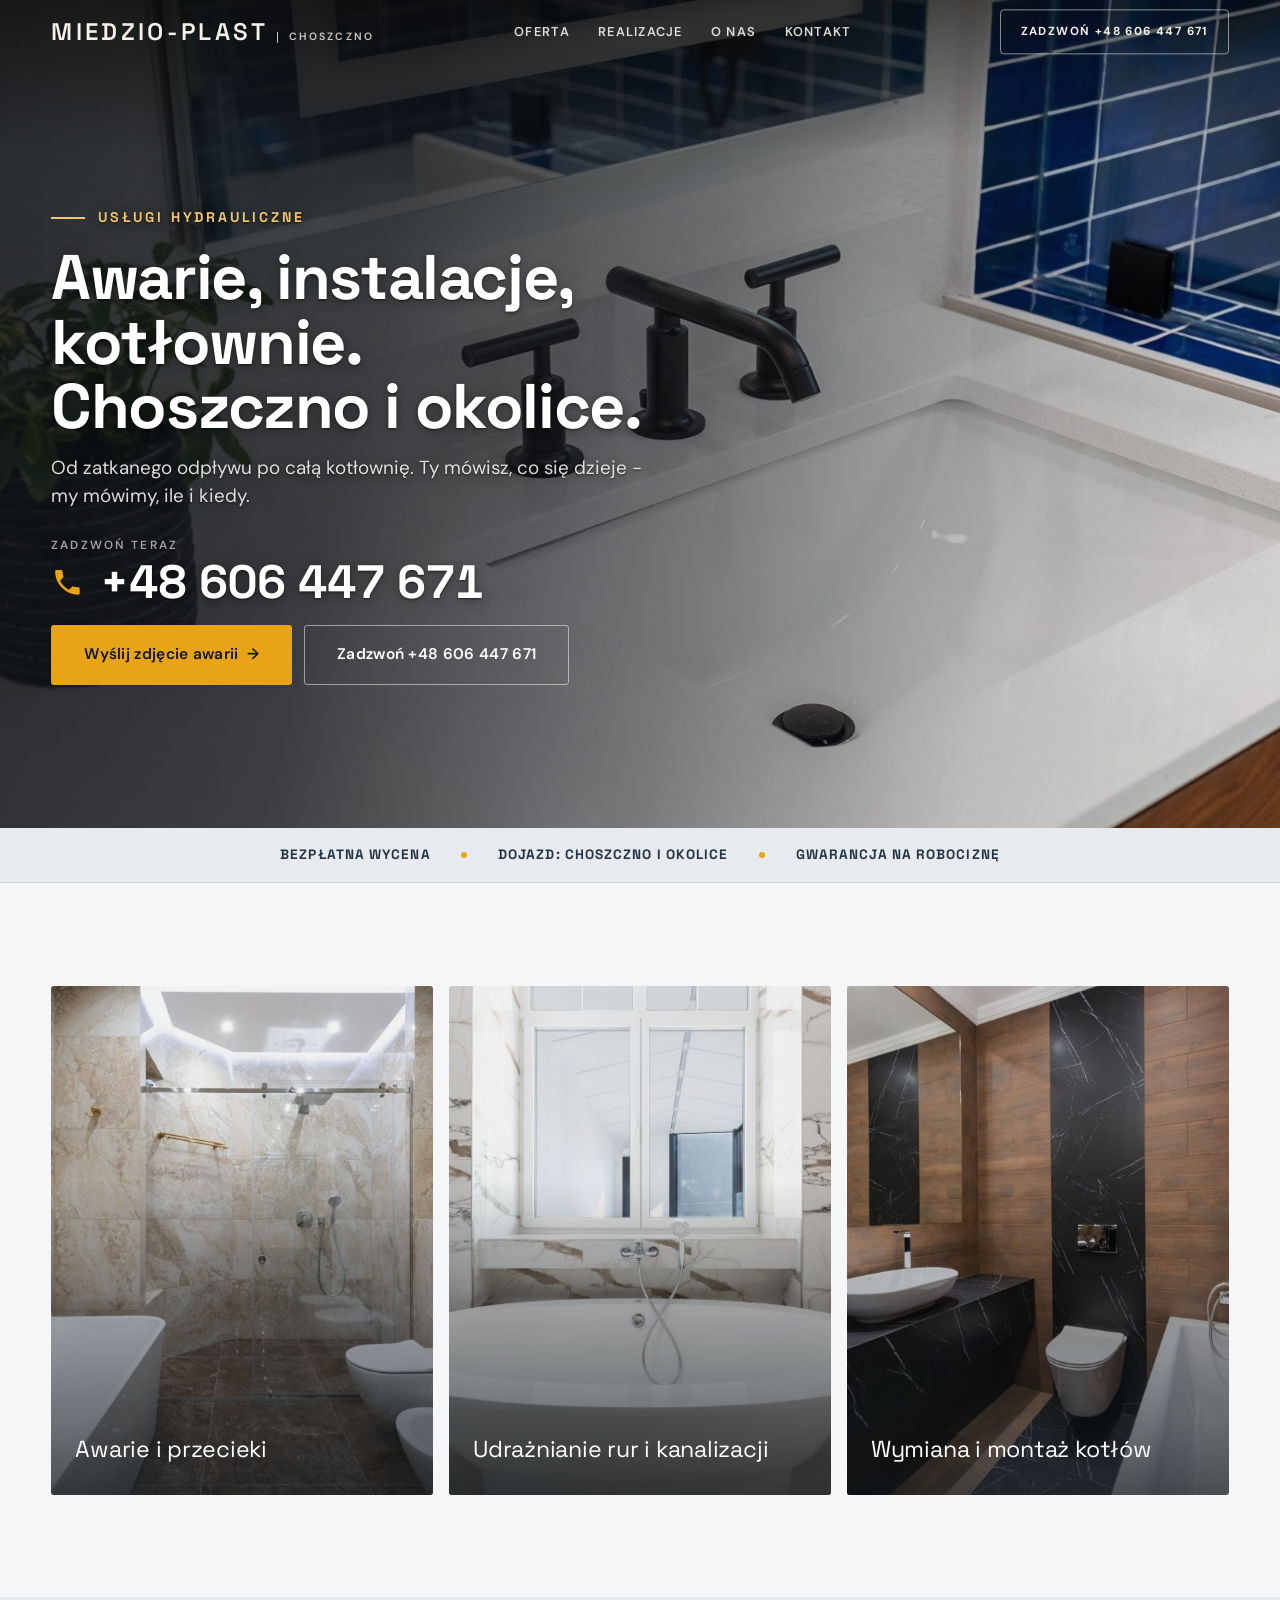
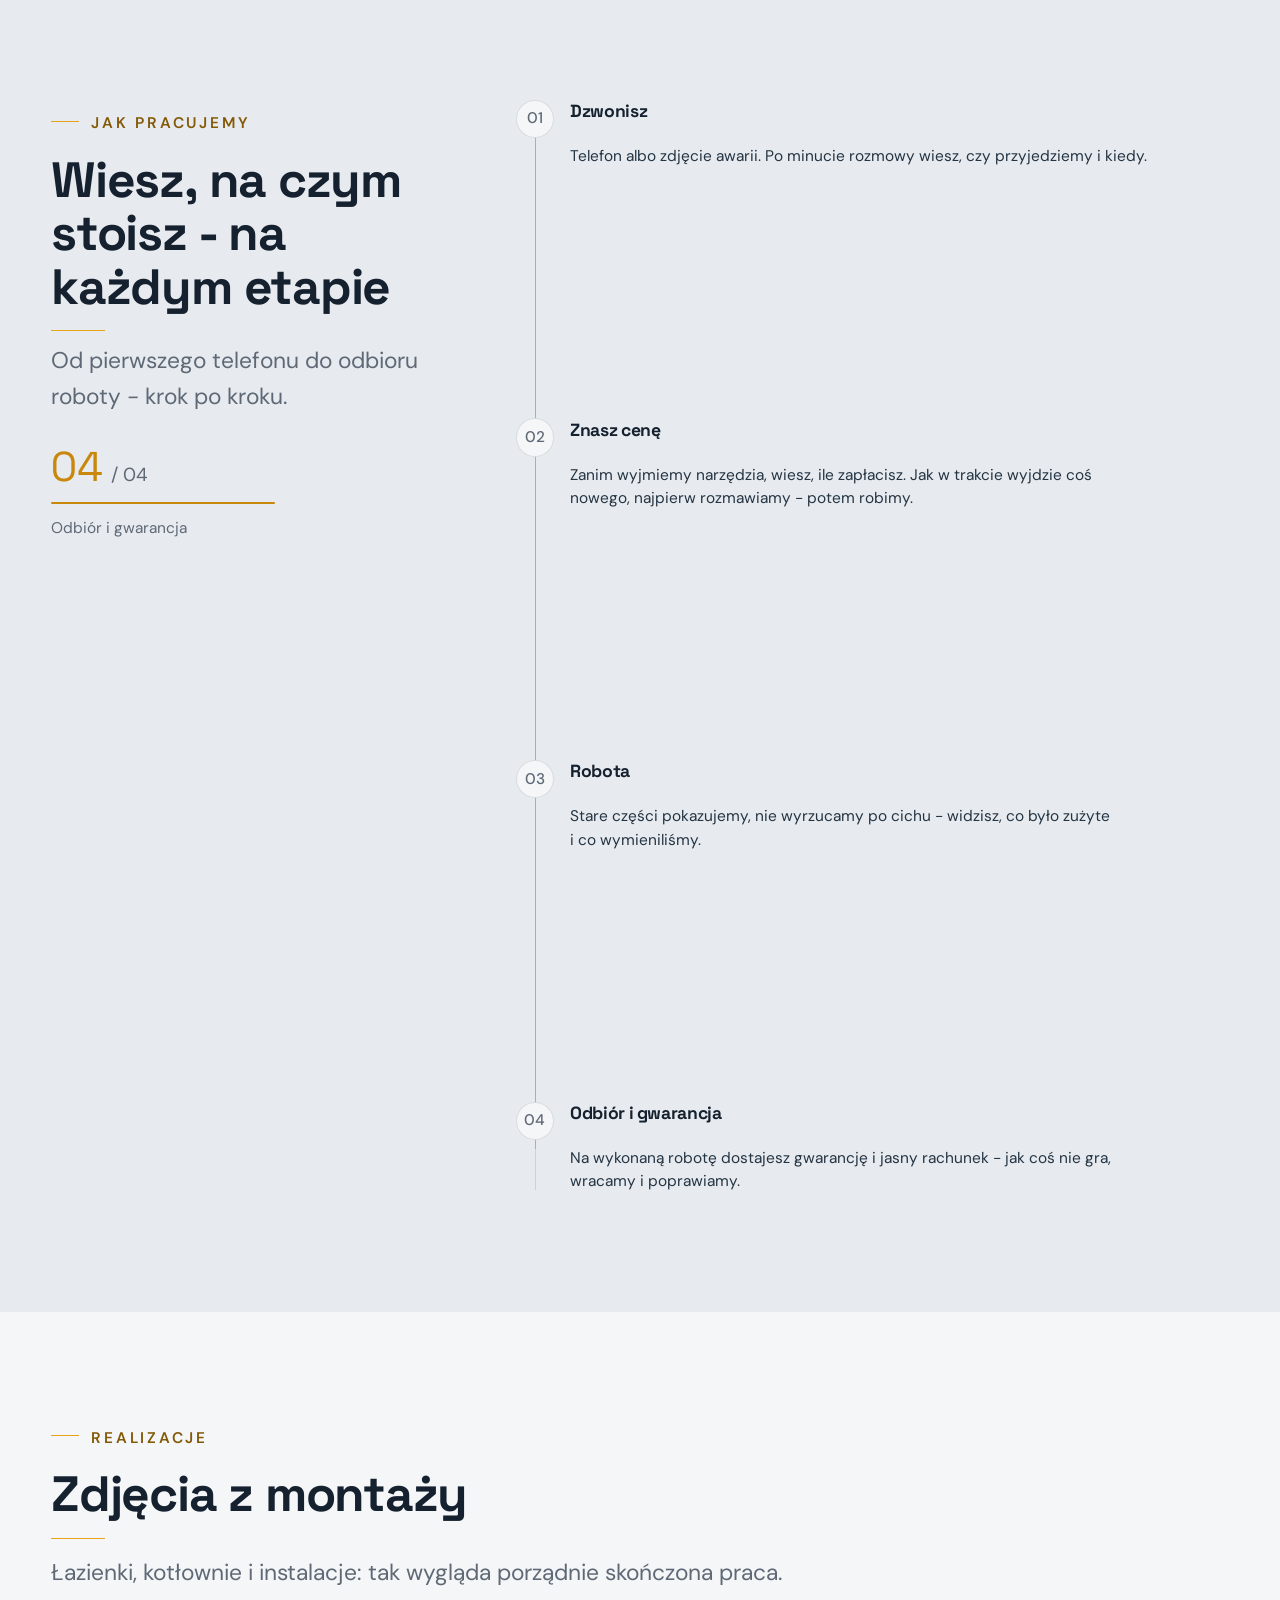
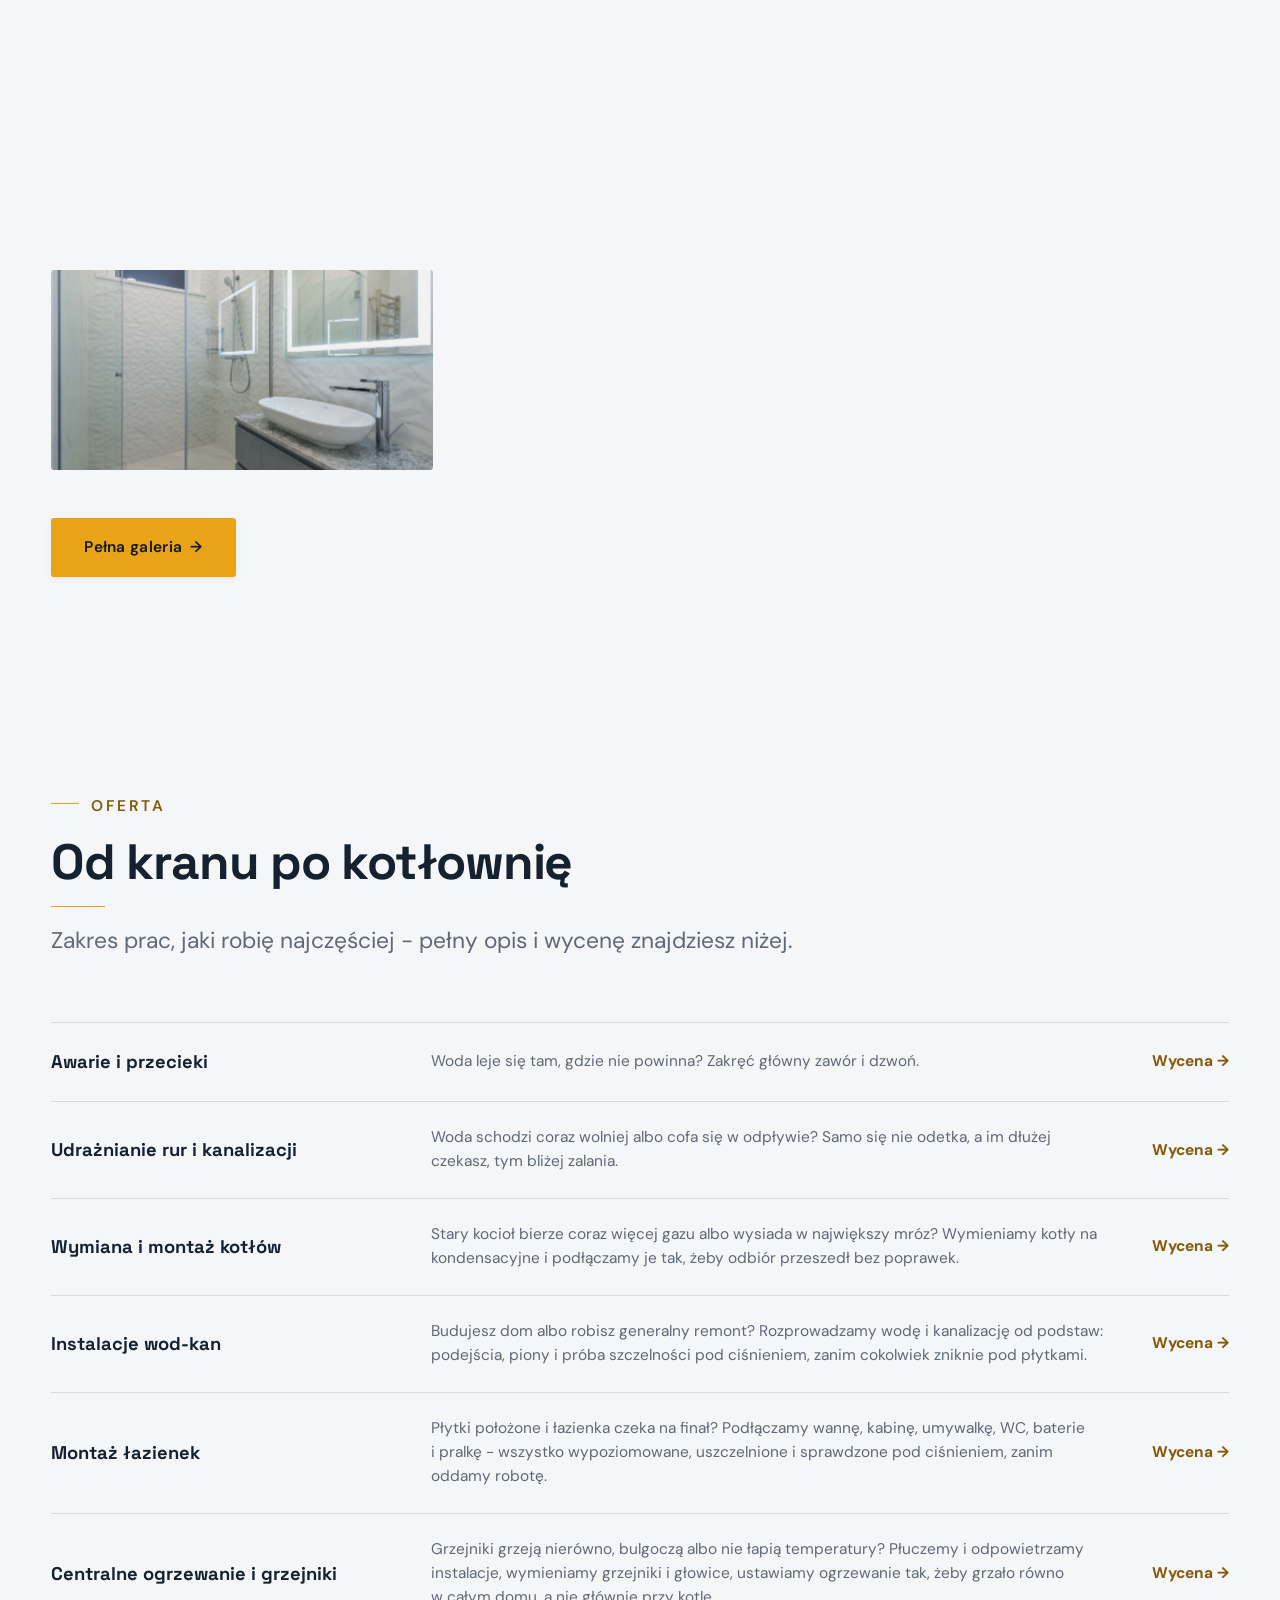
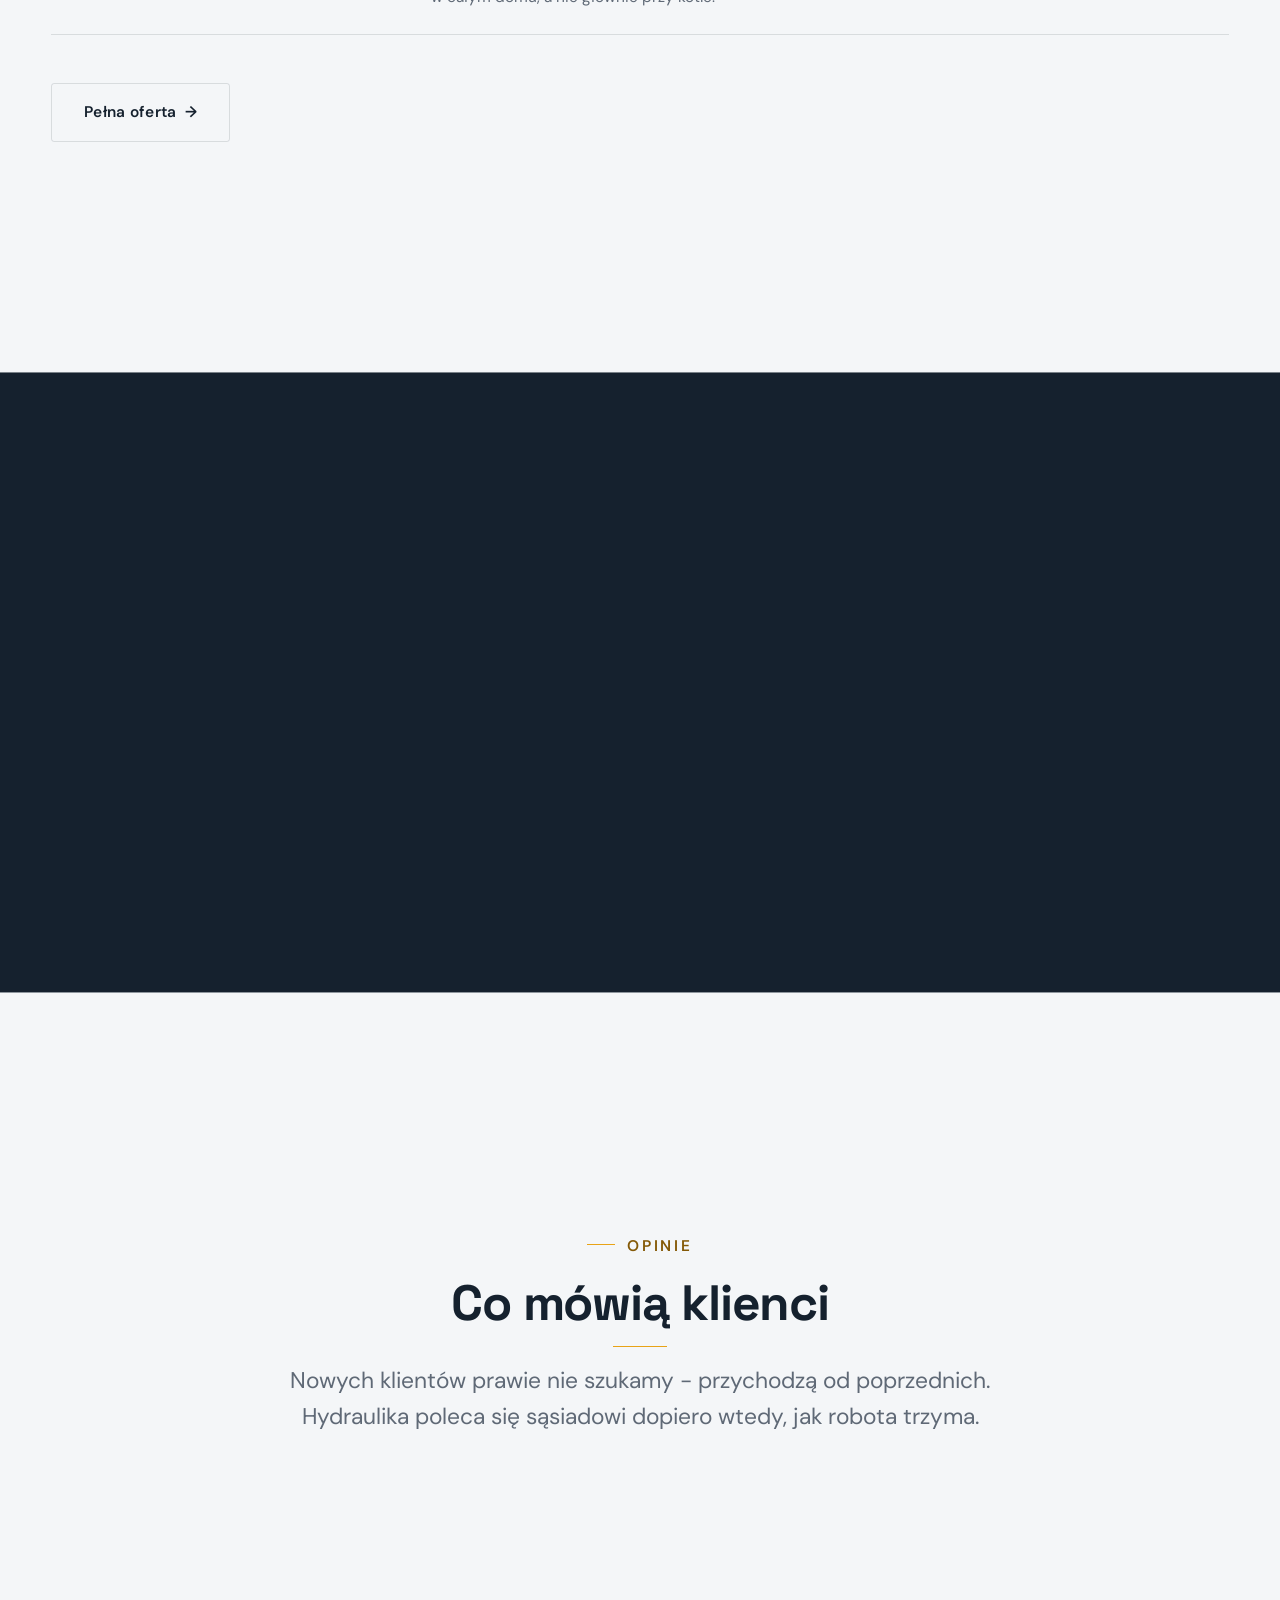
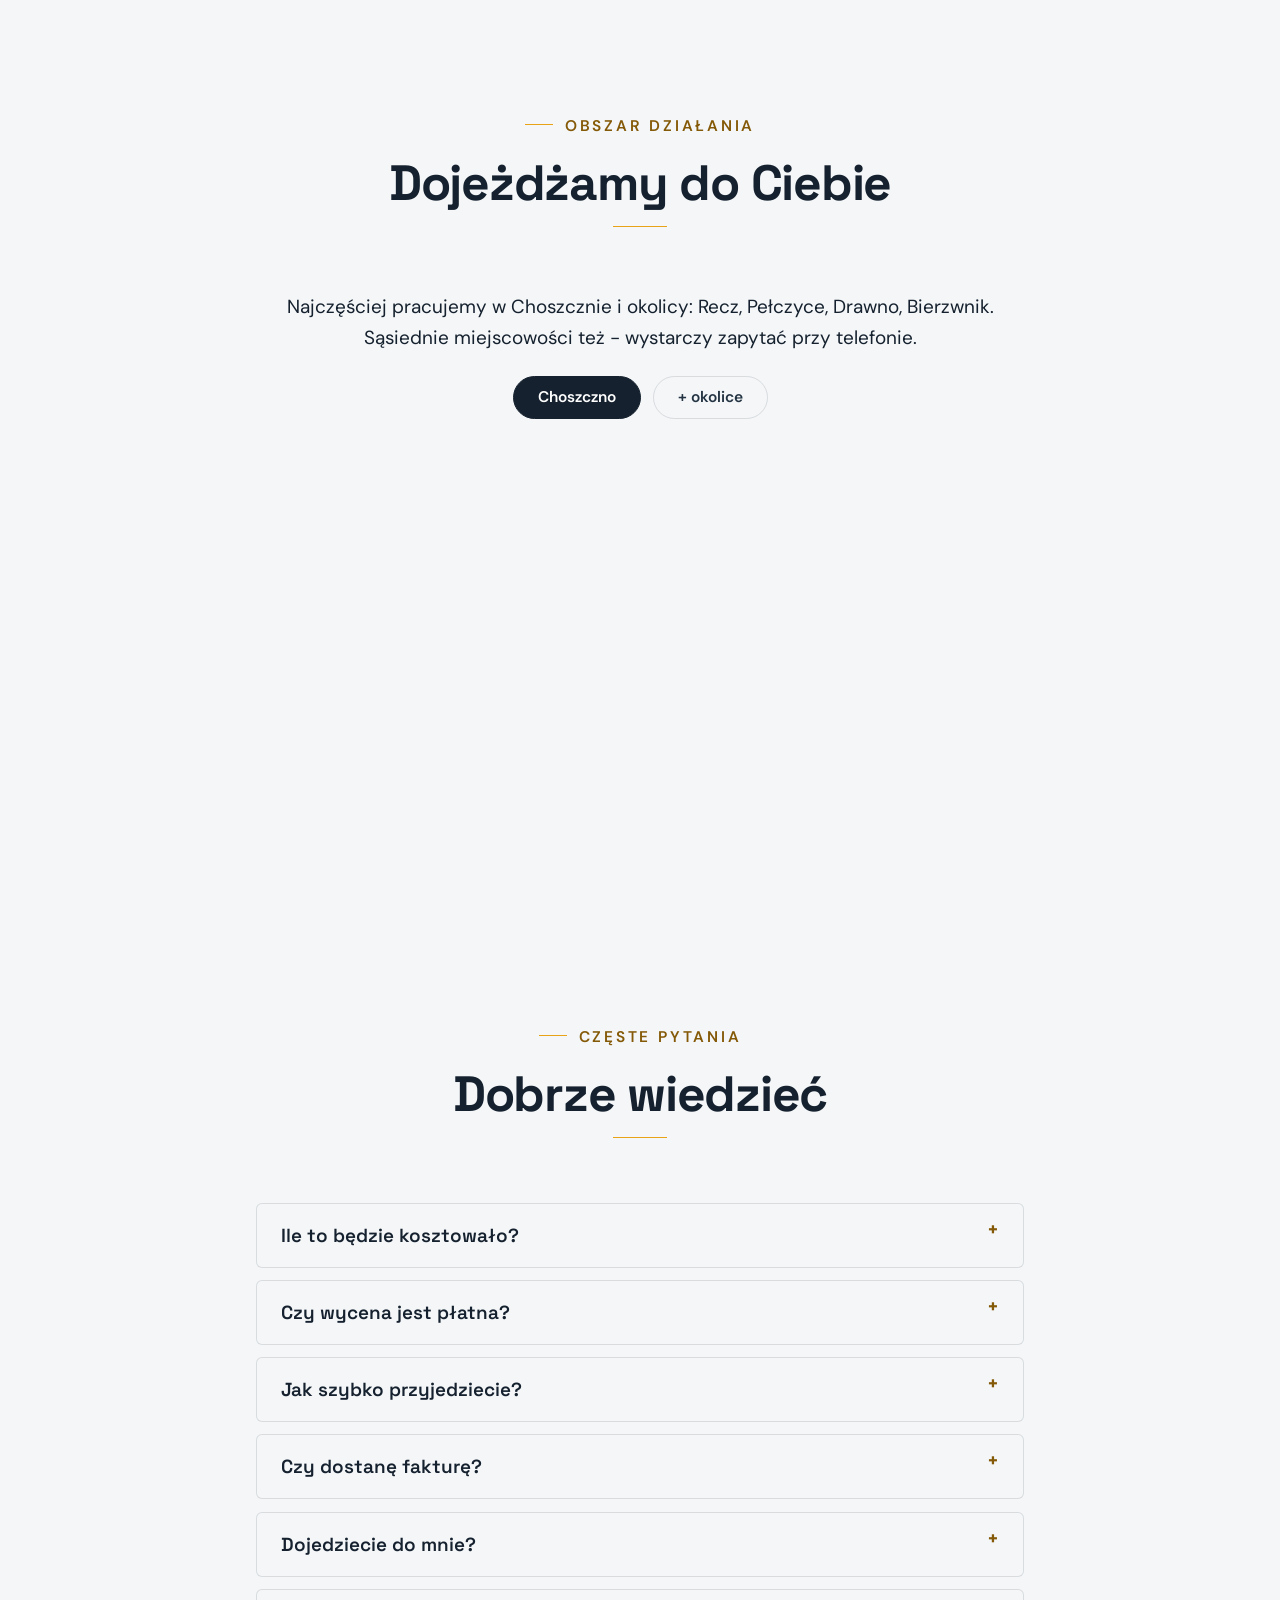
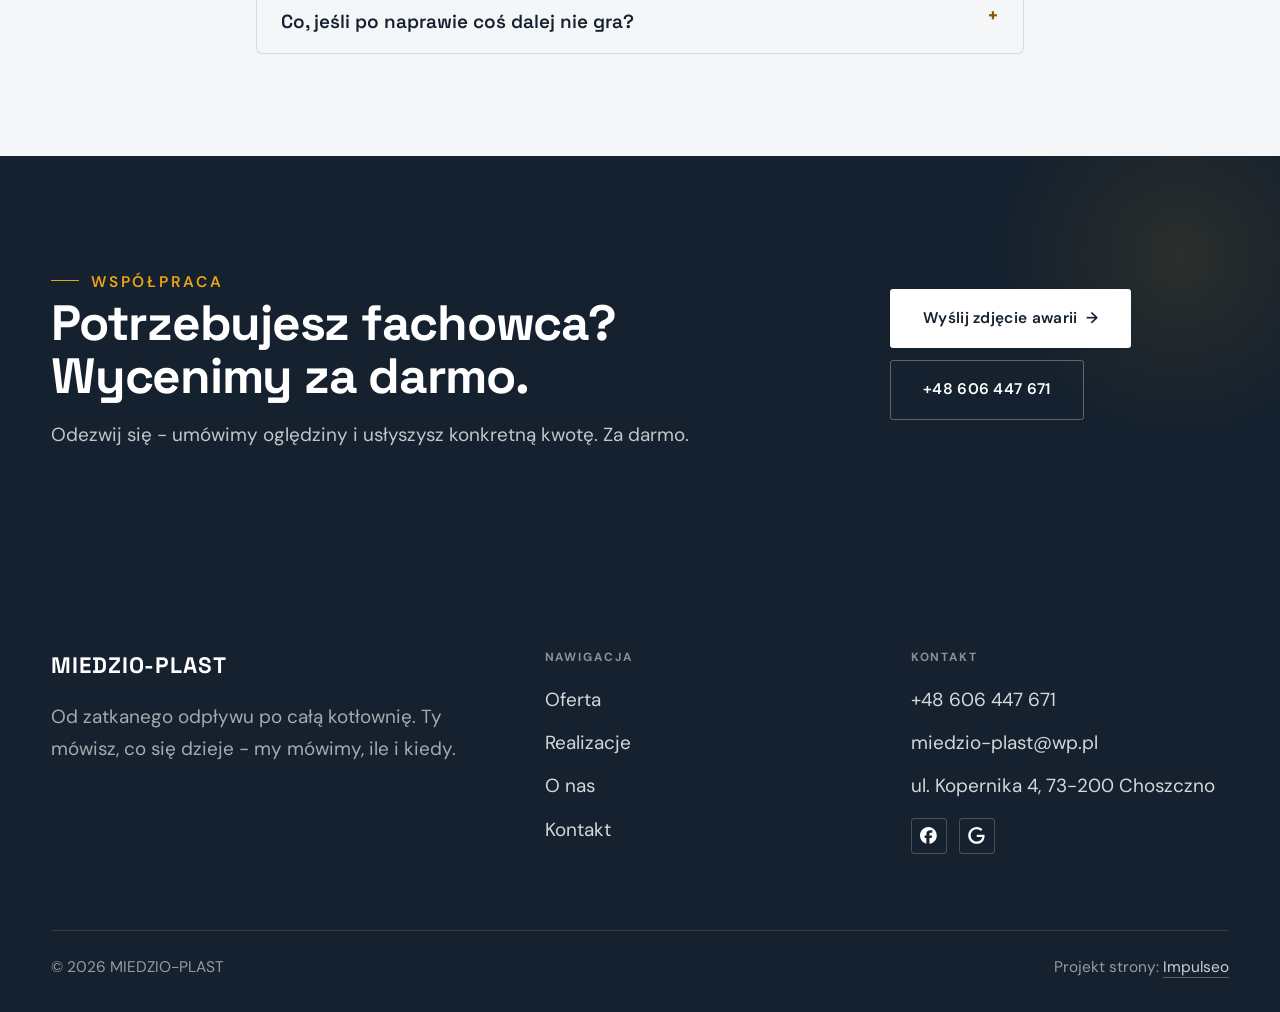
==== index.html @ 1697cf67 "Strona demo: miedzio-plast" ====
<!DOCTYPE html>
<html lang="pl">
<head>
<meta charset="UTF-8">
<meta name="viewport" content="width=device-width, initial-scale=1.0">
<title>MIEDZIO-PLAST - hydraulik z dojazdem</title>
<meta name="description" content="Hydraulik w Choszcznie z dojazdem. Awarie, udrażnianie, instalacje wod-kan, wymiana kotłów. Cenę znasz przed robotą. Zadzwoń: +48 606 447 671.">
<link rel="canonical" href="https://kris20032.github.io/miedzio-plast/">
<meta name="robots" content="noindex, nofollow">
<meta property="og:type" content="website">
<meta property="og:locale" content="pl_PL">
<meta property="og:site_name" content="MIEDZIO-PLAST">
<meta property="og:title" content="MIEDZIO-PLAST - hydraulik z dojazdem">
<meta property="og:description" content="Hydraulik w Choszcznie z dojazdem. Awarie, udrażnianie, instalacje wod-kan, wymiana kotłów. Cenę znasz przed robotą. Zadzwoń: +48 606 447 671.">
<meta property="og:url" content="https://kris20032.github.io/miedzio-plast/">
<meta property="og:image" content="https://kris20032.github.io/miedzio-plast/img/og.jpg">
<meta property="og:image:width" content="1200">
<meta property="og:image:height" content="630">
<meta name="twitter:card" content="summary_large_image">
<script type="application/ld+json">{"@context": "https://schema.org", "@type": "Plumber", "name": "MIEDZIO-PLAST", "url": "https://kris20032.github.io/miedzio-plast/", "telephone": "+48606447671", "image": "https://kris20032.github.io/miedzio-plast/img/og.jpg", "areaServed": "Choszczno", "sameAs": ["https://www.facebook.com/p/Miedzio-Plast-100057178611568/", "https://www.google.com/maps/place/MIEDZIO-PLAST+Halina+Koniuszy,+Autoryzowany+Instalator+Junkers-Bosch/@53.16706,15.406939,17z/data=!4m6!3m5!1s0x4700d400ea411d13:0x86ae9228e2880d9f!8m2!3d53.16706!4d15.406939"]}</script>
<link rel="preconnect" href="https://fonts.googleapis.com">
<link rel="preconnect" href="https://fonts.gstatic.com" crossorigin>
<link href="https://fonts.googleapis.com/css2?family=Space+Grotesk:wght@500;600;700&family=DM+Sans:opsz,wght@9..40,400;9..40,500;9..40,600&display=swap" rel="stylesheet">
<link rel="stylesheet" href="assets/styles.css?v=abe8d98e">
</head>
<body>

<header class="nav">
  <div class="wrap nav-inner">
    <a class="brand" href="index.html"><span class="name">MIEDZIO-PLAST</span><span class="sub">Choszczno</span></a>
    <nav class="nav-links">
      <a href="oferta.html">Oferta</a>
      <a href="realizacje.html">Realizacje</a>
      <a href="o-nas.html">O nas</a>
      <a href="kontakt.html">Kontakt</a>
      <a href="tel:+48606447671" class="btn btn-accent">Zadzwoń +48 606 447 671</a>
    </nav>
    <button class="nav-toggle" aria-label="Menu"><span></span><span></span><span></span></button>
  </div>
</header>

<main>
<section class="hero-fach">
  <img class="hf-photo" src="img/hero.jpg" fetchpriority="high" data-rotate="img/g12.jpg|img/g11.jpg" alt="MIEDZIO-PLAST" width="1800" height="1202">
  <div class="hf-panel">
    <div class="hf-inner">
      <span class="hf-kicker">Usługi hydrauliczne</span>
      <h1 class="hf-title">Awarie, instalacje, kotłownie. Choszczno i okolice. <em></em></h1>
      <p class="hf-lead">Od zatkanego odpływu po całą kotłownię. Ty mówisz, co się dzieje - my mówimy, ile i kiedy.</p>
      <a class="hf-phone" href="tel:+48606447671"><span class="hf-phone-lab">Zadzwoń teraz</span><span class="hf-phone-num"><svg class="ico-tel" width="16" height="16" viewBox="0 0 24 24" fill="none" aria-hidden="true"><path d="M6.6 10.8a15.5 15.5 0 0 0 6.6 6.6l2.2-2.2a1 1 0 0 1 1-.24 11.4 11.4 0 0 0 3.6.58 1 1 0 0 1 1 1V20a1 1 0 0 1-1 1A17 17 0 0 1 3 4a1 1 0 0 1 1-1h3.5a1 1 0 0 1 1 1c0 1.25.2 2.46.58 3.6a1 1 0 0 1-.25 1l-2.23 2.2Z" fill="currentColor"/></svg> +48 606 447 671</span></a>
      <div class="hf-actions">
        <a href="kontakt.html" class="btn btn-accent">Wyślij zdjęcie awarii <span class="arr">→</span></a>
        <a href="tel:+48606447671" class="btn btn-ghost hf-ghost">Zadzwoń +48 606 447 671</a>
      </div>
    </div>
  </div>
</section>
<section class="fach-promise">
  <div class="wrap">
    <ul class="fp-row reveal"><li>Bezpłatna wycena</li><li>Dojazd: Choszczno i okolice</li><li>Gwarancja na robociznę</li></ul>
  </div>
</section>
<section class="gateways-band">
  <div class="wrap">
    <div class="gateways">
      <a href="oferta.html" class="gateway reveal"><img src="img/g1.jpg" alt="Awarie i przecieki" loading="lazy" width="1200" height="801" decoding="async"><span class="g-ttl">Awarie i przecieki</span></a>
      <a href="oferta.html" class="gateway reveal"><img src="img/g2.jpg" alt="Udrażnianie rur i kanalizacji" loading="lazy" width="1880" height="1255" decoding="async"><span class="g-ttl">Udrażnianie rur i kanalizacji</span></a>
      <a href="oferta.html" class="gateway reveal"><img src="img/g3.jpg" alt="Wymiana i montaż kotłów" loading="lazy" width="1200" height="801" decoding="async"><span class="g-ttl">Wymiana i montaż kotłów</span></a>
    </div>
  </div>
</section>
<section class="proces proces-os fachowcy">
  <div class="wrap proc-grid">
    <div class="proc-side">
      <div class="head reveal">
        <span class="eyebrow">Jak pracujemy</span>
        <h2>Wiesz, na czym stoisz - na każdym etapie</h2>
        <p>Od pierwszego telefonu do odbioru roboty - krok po kroku.</p>
      </div>
      <div class="proc-count" aria-hidden="true"><span class="pc-cur">01</span><span class="pc-all">/ 04</span></div>
      <div class="proc-bar" aria-hidden="true"><i></i></div>
      <p class="proc-now" aria-hidden="true">Dzwonisz</p>
    </div>
    <ol class="proces-line">
      <li class="reveal"><span class="pno">01</span><h3>Dzwonisz</h3><p>Telefon albo zdjęcie awarii. Po minucie rozmowy wiesz, czy przyjedziemy i kiedy.</p></li>
      <li class="reveal"><span class="pno">02</span><h3>Znasz cenę</h3><p>Zanim wyjmiemy narzędzia, wiesz, ile zapłacisz. Jak w trakcie wyjdzie coś nowego, najpierw rozmawiamy - potem robimy.</p></li>
      <li class="reveal"><span class="pno">03</span><h3>Robota</h3><p>Stare części pokazujemy, nie wyrzucamy po cichu - widzisz, co było zużyte i co wymieniliśmy.</p></li>
      <li class="reveal"><span class="pno">04</span><h3>Odbiór i gwarancja</h3><p>Na wykonaną robotę dostajesz gwarancję i jasny rachunek - jak coś nie gra, wracamy i poprawiamy.</p></li>
    </ol>
  </div>
</section>
<section>
  <div class="wrap">
    <div class="head reveal">
      <span class="eyebrow">Realizacje</span>
      <h2>Zdjęcia z montaży</h2>
      <p>Łazienki, kotłownie i instalacje: tak wygląda porządnie skończona praca.</p>
    </div>
    <div class="gallery">
      <div class="tile t-two3 reveal"><img src="img/g4.jpg" alt="MIEDZIO-PLAST" loading="lazy" width="1880" height="1255" decoding="async"></div>
      <div class="tile t-third reveal"><img src="img/g5.jpg" alt="MIEDZIO-PLAST" loading="lazy" width="1880" height="1254" decoding="async"></div>
      <div class="tile t-third reveal"><img src="img/g6.jpg" alt="MIEDZIO-PLAST" loading="lazy" width="1623" height="1300" decoding="async"></div>
      <div class="tile t-third reveal"><img src="img/g7.jpg" alt="MIEDZIO-PLAST" loading="lazy" width="1880" height="1253" decoding="async"></div>
      <div class="tile t-third reveal"><img src="img/g8.jpg" alt="MIEDZIO-PLAST" loading="lazy" width="1600" height="1068" decoding="async"></div>
    </div>
    <div style="margin-top:var(--space-7)" class="reveal"><a href="realizacje.html" class="btn btn-accent">Pełna galeria <span class="arr">→</span></a></div>
  </div>
</section>
<section class="fach-uslugi">
  <div class="wrap">
    <div class="head reveal">
      <span class="eyebrow">Oferta</span>
      <h2>Od kranu po kotłownię</h2>
      <p>Zakres prac, jaki robię najczęściej - pełny opis i wycenę znajdziesz niżej.</p>
    </div>
    <ul class="fu-list">
      <li class="fu-row reveal"><div class="fu-name">Awarie i przecieki</div><div class="fu-desc">Woda leje się tam, gdzie nie powinna? Zakręć główny zawór i dzwoń.</div><a class="fu-cta" href="kontakt.html">Wycena <span class="arr">→</span></a></li>
      <li class="fu-row reveal"><div class="fu-name">Udrażnianie rur i kanalizacji</div><div class="fu-desc">Woda schodzi coraz wolniej albo cofa się w odpływie? Samo się nie odetka, a im dłużej czekasz, tym bliżej zalania.</div><a class="fu-cta" href="kontakt.html">Wycena <span class="arr">→</span></a></li>
      <li class="fu-row reveal"><div class="fu-name">Wymiana i montaż kotłów</div><div class="fu-desc">Stary kocioł bierze coraz więcej gazu albo wysiada w największy mróz? Wymieniamy kotły na kondensacyjne i podłączamy je tak, żeby odbiór przeszedł bez poprawek.</div><a class="fu-cta" href="kontakt.html">Wycena <span class="arr">→</span></a></li>
      <li class="fu-row reveal"><div class="fu-name">Instalacje wod-kan</div><div class="fu-desc">Budujesz dom albo robisz generalny remont? Rozprowadzamy wodę i kanalizację od podstaw: podejścia, piony i próba szczelności pod ciśnieniem, zanim cokolwiek zniknie pod płytkami.</div><a class="fu-cta" href="kontakt.html">Wycena <span class="arr">→</span></a></li>
      <li class="fu-row reveal"><div class="fu-name">Montaż łazienek</div><div class="fu-desc">Płytki położone i łazienka czeka na finał? Podłączamy wannę, kabinę, umywalkę, WC, baterie i pralkę - wszystko wypoziomowane, uszczelnione i sprawdzone pod ciśnieniem, zanim oddamy robotę.</div><a class="fu-cta" href="kontakt.html">Wycena <span class="arr">→</span></a></li>
      <li class="fu-row reveal"><div class="fu-name">Centralne ogrzewanie i grzejniki</div><div class="fu-desc">Grzejniki grzeją nierówno, bulgoczą albo nie łapią temperatury? Płuczemy i odpowietrzamy instalacje, wymieniamy grzejniki i głowice, ustawiamy ogrzewanie tak, żeby grzało równo w całym domu, a nie głównie przy kotle.</div><a class="fu-cta" href="kontakt.html">Wycena <span class="arr">→</span></a></li>
    </ul>
    <div style="margin-top:var(--space-7)" class="reveal"><a href="oferta.html" class="btn btn-ghost">Pełna oferta <span class="arr">→</span></a></div>
  </div>
</section>
<section class="stopklatka" aria-hidden="true">
  <div class="stk-bg" style="background-image:url(img/about.jpg)"></div>
</section>
<section class="opinie op-fallback">
  <div class="wrap">
    <div class="head center reveal">
      <span class="eyebrow">Opinie</span>
      <h2>Co mówią klienci</h2>
      <p>Nowych klientów prawie nie szukamy - przychodzą od poprzednich. Hydraulika poleca się sąsiadowi dopiero wtedy, jak robota trzyma.</p>
    </div>
  </div>
</section>
<section class="obszar">
  <div class="wrap">
    <div class="head center reveal">
      <span class="eyebrow">Obszar działania</span>
      <h2>Dojeżdżamy do Ciebie</h2>
    </div>
    <p class="obszar-txt reveal" style="text-align:center;max-width:60ch;margin:0 auto 1.4rem">Najczęściej pracujemy w Choszcznie i okolicy: Recz, Pełczyce, Drawno, Bierzwnik. Sąsiednie miejscowości też - wystarczy zapytać przy telefonie.</p>
    <ul class="obszar-list reveal"><li class="is-home">Choszczno</li><li>+ okolice</li></ul>
    <div class="obszar-mapa reveal" style="margin-top:var(--space-7)">
      <iframe title="Obszar działania - Choszczno i okolice" src="https://maps.google.com/maps?q=MIEDZIO-PLAST%20Choszczno&amp;z=11&amp;output=embed" loading="lazy" referrerpolicy="no-referrer-when-downgrade" style="width:100%;height:clamp(280px,38vh,420px);border:0;display:block;border-radius:var(--r-md)"></iframe>
    </div>
  </div>
</section>
<section class="faq-klinika">
  <div class="wrap">
    <div class="head center reveal">
      <span class="eyebrow">Częste pytania</span>
      <h2>Dobrze wiedzieć</h2>
    </div>
    <div class="faq-list">
      <details class="faq-item reveal"><summary>Ile to będzie kosztowało?</summary><p>Zależy, co się dzieje - dlatego wypytujemy przez telefon i od razu podajemy widełki. Ostateczną cenę znasz przed robotą, nie po niej.</p></details>
      <details class="faq-item reveal"><summary>Czy wycena jest płatna?</summary><p>Za obejrzenie i wycenę nie bierzemy pieniędzy. Płacisz za robotę, nie za rozmowę o niej.</p></details>
      <details class="faq-item reveal"><summary>Jak szybko przyjedziecie?</summary><p>Przy zalaniu liczy się każda godzina, więc przy awarii przestawiamy grafik. Prace planowane umawiamy z kilkudniowym wyprzedzeniem.</p></details>
      <details class="faq-item reveal"><summary>Czy dostanę fakturę?</summary><p>Tak - VAT albo paragon, jak wolisz. Z firmami i wspólnotami rozliczamy się przelewem.</p></details>
      <details class="faq-item reveal"><summary>Dojedziecie do mnie?</summary><p>Robimy głównie Choszczno i okolice. Masz wątpliwość - zadzwoń, to kwestia jednego pytania.</p></details>
      <details class="faq-item reveal"><summary>Co, jeśli po naprawie coś dalej nie gra?</summary><p>Wracamy i sprawdzamy. Nasza wina - poprawiamy za darmo; wyszło coś nowego - mówimy wprost, co i za ile.</p></details>
    </div>
  </div>
</section>
<section class="cta">
  <div class="wrap">
    <div class="reveal">
      <span class="eyebrow">Współpraca</span>
      <h2>Potrzebujesz fachowca? Wycenimy za darmo.</h2>
      <p>Odezwij się - umówimy oględziny i usłyszysz konkretną kwotę. Za darmo.</p>
    </div>
    <div class="cta-actions reveal">
      <a href="kontakt.html" class="btn btn-light">Wyślij zdjęcie awarii <span class="arr">→</span></a>
      <a href="tel:+48606447671" class="btn btn-ghost btn-ghost-cta">+48 606 447 671</a>
    </div>
  </div>
</section>
</main>

<footer>
  <div class="wrap">
    <div class="foot-grid">
      <div class="foot-brand">
        <div class="name">MIEDZIO-PLAST</div>
        <p>Od zatkanego odpływu po całą kotłownię. Ty mówisz, co się dzieje - my mówimy, ile i kiedy.</p>
      </div>
      <div class="foot-col">
        <h4>Nawigacja</h4>
        <a href="oferta.html">Oferta</a>
        <a href="realizacje.html">Realizacje</a>
        <a href="o-nas.html">O nas</a>
        <a href="kontakt.html">Kontakt</a>
      </div>
      <div class="foot-col">
        <h4>Kontakt</h4>
        <a href="tel:+48606447671">+48 606 447 671</a>
        <a href="mailto:miedzio-plast@wp.pl">miedzio-plast@wp.pl</a>
        <p>ul. Kopernika 4, 73-200 Choszczno</p>
      <div class="foot-soc">
        <a class="soc" href="https://www.facebook.com/p/Miedzio-Plast-100057178611568/" target="_blank" rel="noopener" aria-label="Facebook - MIEDZIO-PLAST"><svg viewBox="0 0 24 24" aria-hidden="true" focusable="false"><path d="M9.101 23.691v-7.98H6.627v-3.667h2.474v-1.58c0-4.085 1.848-5.978 5.858-5.978.401 0 .955.042 1.468.103a8.68 8.68 0 0 1 1.141.195v3.325a8.623 8.623 0 0 0-.653-.036 26.805 26.805 0 0 0-.733-.009c-.707 0-1.259.096-1.675.309a1.686 1.686 0 0 0-.679.622c-.258.42-.374.995-.374 1.752v1.297h3.919l-.386 2.103-.287 1.564h-3.246v8.245C19.396 23.238 24 18.179 24 12.044c0-6.627-5.373-12-12-12s-12 5.373-12 12c0 5.628 3.874 10.35 9.101 11.647Z" fill="currentColor"/></svg></a>
        <a class="soc" href="https://www.google.com/maps/place/MIEDZIO-PLAST+Halina+Koniuszy,+Autoryzowany+Instalator+Junkers-Bosch/@53.16706,15.406939,17z/data=!4m6!3m5!1s0x4700d400ea411d13:0x86ae9228e2880d9f!8m2!3d53.16706!4d15.406939" target="_blank" rel="noopener" aria-label="Google - MIEDZIO-PLAST"><svg viewBox="0 0 24 24" aria-hidden="true" focusable="false"><path d="M12.48 10.92v3.28h7.84c-.24 1.84-.853 3.187-1.787 4.133-1.147 1.147-2.933 2.4-6.053 2.4-4.827 0-8.6-3.893-8.6-8.72s3.773-8.72 8.6-8.72c2.6 0 4.507 1.027 5.907 2.347l2.307-2.307C18.747 1.44 16.133 0 12.48 0 5.867 0 .307 5.387.307 12s5.56 12 12.173 12c3.573 0 6.267-1.173 8.373-3.36 2.16-2.16 2.84-5.213 2.84-7.667 0-.76-.053-1.467-.173-2.053H12.48z" fill="currentColor"/></svg></a>
      </div>
      </div>
    </div>
    <div class="foot-bot">
      <span>© 2026 MIEDZIO-PLAST</span>
      <span>Projekt strony: <a class="foot-credit" href="https://impulseo.pl" target="_blank" rel="noopener">Impulseo</a></span>
    </div>
  </div>
</footer>
<div class="sticky-call"><a class="sc-call" href="tel:+48606447671"><svg class="ico-tel" width="16" height="16" viewBox="0 0 24 24" fill="none" aria-hidden="true"><path d="M6.6 10.8a15.5 15.5 0 0 0 6.6 6.6l2.2-2.2a1 1 0 0 1 1-.24 11.4 11.4 0 0 0 3.6.58 1 1 0 0 1 1 1V20a1 1 0 0 1-1 1A17 17 0 0 1 3 4a1 1 0 0 1 1-1h3.5a1 1 0 0 1 1 1c0 1.25.2 2.46.58 3.6a1 1 0 0 1-.25 1l-2.23 2.2Z" fill="currentColor"/></svg> Zadzwoń</a><a class="sc-quote" href="kontakt.html">Wyślij zdjęcie awarii</a></div>
<div class="demo-wazne" data-do="2026-11-18" data-cykl="3" hidden><svg class="dw-ico" width="13" height="13" viewBox="0 0 24 24" fill="none" aria-hidden="true"><circle cx="12" cy="12" r="8.6" stroke="currentColor" stroke-width="1.8"/><path d="M12 7.2V12l3.3 2" stroke="currentColor" stroke-width="1.8" stroke-linecap="round"/></svg><span class="dw-txt"></span></div>

<script src="assets/main.js"></script>
</body>
</html>
---- assets/styles.css ----
/* ============================================================
   STOLBASZ — premium, architektoniczny B2B fit-out
   Jasna paleta, zero brązu. System wg premium-web-craft.
   Projekt strony: Impulseo (impulseo.pl)
   ============================================================ */

:root{
  /* PALETA — jasna, architektoniczna, chłodna */
  --paper:#F4F6F8;          /* główne tło */
  --paper-2:#E7EBEF;        /* sekcje alternatywne (chłodny jasny szary) */
  --paper-3:#E7EBEF;        /* delikatne wypełnienia */
  --ink:#15212E;            /* tekst główny — chłodny grafit */
  --ink-soft:#243443;       /* nagłówki drugorzędne */
  --muted:#6B7785;          /* tekst poboczny */
  --line:rgba(21,33,46,.12);/* hairline */
  --accent:#E8A317;         /* stonowany petrol-slate — jedyny akcent */
  --accent-d:#C9870C;
  --accent-soft:rgba(232,163,23,.10);
  --dark:#15212E;           /* sekcje ciemne (stopka/CTA) */

  /* HOVER ZDJĘĆ — JEDEN standard dla całego silnika (decyzja K. 04.08.2026, artefakt z wariantami).
     AKTUALNE (K.+Szymon 09.08.2026, wybór z artefaktu 6 wariantów): zoom 1.05 przy 1.4s -
     przy tak długim czasie mocniejszy kadr NIE skacze, tylko „oddycha". Poprzedni standard
     (1.02 / .55s z 04.08) odbierany jako dynamiczny i szybki.
     Spoczynek lekko przygaszony, ale TYLKO tam, gdzie jest mysz (@media hover:hover) —
     na telefonie zdjęcia zostają w pełnej jasności. */
  --img-zoom:1.05;                   /* K.+Szymon 09.08: wariant F z artefaktu porównawczego */
  --img-rest:brightness(.95) saturate(.99);
  --img-hot:brightness(1.06) saturate(1.05);
  --img-dur:1.4s;                    /* K.+Szymon 09.08 (wariant F): powoli = elegancko */
  --img-ease:cubic-bezier(.16,.84,.44,1);  /* miękki ogon, efekt „oddychania" */

  /* ODSTĘPY — skala 4/8 */
  --space-1:4px; --space-2:8px; --space-3:12px; --space-4:16px; --space-5:24px;
  --space-6:32px; --space-7:48px; --space-8:64px; --space-9:96px; --space-10:128px;

  /* TYPOGRAFIA — fluid clamp() (skala podbita 16.07.2026: większe, czytelniejsze litery — uwaga Adama) */
  --text-sm:clamp(.9rem,.87rem + .12vw,1rem);
  --text-base:clamp(1.08rem,1.04rem + .18vw,1.2rem);
  --text-lg:clamp(1.24rem,1.15rem + .34vw,1.44rem);
  --text-h3:clamp(1.34rem,1.22rem + .55vw,1.66rem);
  --text-h2:clamp(2.1rem,1.66rem + 2.1vw,3.1rem);
  --text-h1:clamp(2.9rem,2.1rem + 4vw,5.1rem);

  /* PROMIENIE — architektoniczne, raczej ostre */
  --r-sm:3px; --r-md:6px; --r-lg:10px;

  /* RUCH */
  --ease:cubic-bezier(.25,.46,.45,.94); --dur:.24s;

  /* CIENIE — miękkie, warstwowe */
  --sh-sm:0 1px 2px rgba(16,24,32,.04), 0 2px 8px rgba(16,24,32,.05);
  --sh-md:0 2px 6px rgba(16,24,32,.05), 0 12px 28px -8px rgba(16,24,32,.12);
  --sh-lg:0 6px 14px rgba(16,24,32,.07), 0 26px 56px -18px rgba(16,24,32,.22);

  --hairline:1px solid var(--line);

  --font-display:'Space Grotesk','Inter',sans-serif;
  --font-body:'DM Sans','Inter',sans-serif;
}

*{box-sizing:border-box;margin:0;padding:0}
html{scroll-behavior:smooth}
body{
  font-family:var(--font-body);
  font-size:var(--text-base);
  line-height:1.65;
  color:var(--ink);
  background:var(--paper);
  -webkit-font-smoothing:antialiased;
  text-rendering:optimizeLegibility;
}
img{max-width:100%;height:auto;display:block}  /* height:auto = width/height z atrybutów trzyma proporcje (TOP#12) */
a{color:inherit;text-decoration:none}

.wrap{width:min(92%,1180px);margin-inline:auto}
section{padding-block:clamp(52px,6.5vw,96px)}

h1,h2,h3{font-family:var(--font-display);font-weight:700;line-height:1.08;letter-spacing:-.02em;color:var(--ink)}
h1{font-size:var(--text-h1);letter-spacing:-.035em}
h2{font-size:var(--text-h2);letter-spacing:-.025em}
h3{font-size:var(--text-h3)}
/* MIARA — długość wiersza. WCAG 2.2 SC 1.4.8: max 80 znaków; Butterick: 45–90.
   68ch daje realnie 72–78 znaków polskiego tekstu, czyli z zapasem pod granicą.
   Wcześniej limit miał TYLKO <p> — <li>, <blockquote> i <dd> nie miały żadnego,
   i to jedyny powód, dla którego 23 bloki na dwóch oddanych stronach jadą po
   83–106 znaków w wierszu (pomiar 07.08.2026, bramka `miara`).
   ⚠️ Listy i definicje ograniczamy TYLKO bez klasy: `ul`/`ol` z klasą to u nas
   układ (siatki kafli, menu), a nie tekst ciągły — tam miarę wyznacza układ. */
/* 60ch, nie 68ch (K. 10.08): po zmianie fontów na węższe kroje (DM Sans i spółka)
   w 68ch mieściło się ~90 znaków - bramka pikselowa słusznie zgłaszała przekroczenie
   granicy 80. Pomiar na żywej przeglądarce: 60ch = 90 znaków, 53ch = ~78 znaków, czyli normę WCAG 1.4.8. */
:root{ --miara:53ch }
p{max-width:min(100%,var(--miara))}
blockquote,
ul:not([class])>li, ol:not([class])>li,
dl:not([class])>dd{max-width:min(100%,var(--miara))}

/* ⚠️ Świadomie BEZ wyjątku `.tile p,.card p,.svc p{max-width:none}`, choć nasuwa się sam:
   te akapity BYŁY już ograniczone (stare `p{max-width:65ch}`), więc „wyjątek" nie odblokowałby
   niczego nowego — tylko ROZLUŹNIŁ stan sprzed zmiany na wszystkich demach naraz.
   `figcaption` żadna z reguł wyżej nie dotyczy, więc też nie potrzebuje zwolnienia. */

/* ŁAMANIE. `balance` wyrównuje długości wierszy w nagłówku, `pretty` pilnuje ostatniego
   wiersza akapitu, żeby nie został w nim jeden wyraz. Obsługiwane od Chrome 117 /
   Safari 17.5; starsze przeglądarki po prostu ignorują tę własność.
   `text-wrap:pretty` nie występowało dotąd ANI RAZ w silniku ani w repo klientów. */
h1,h2,h3,.lead,.lede{text-wrap:balance}
p,li,blockquote,dd{text-wrap:pretty}

.eyebrow{
  font-family:var(--font-body);
  font-size:var(--text-sm);
  font-weight:600;
  letter-spacing:.18em;
  text-transform:uppercase;
  color:var(--accent);
  display:inline-flex;align-items:center;gap:var(--space-3);
}
/* flex:none + margin-top = kreska trzyma się PIERWSZEJ linii. Wcześniej align-items:center
   centrowało ją względem całego bloku i przy zawinięciu (długi kicker typu
   „…WNĘTRZ · LESZNO · OD 2019") druga linia lądowała z brzydkim wcięciem. */
.eyebrow{align-items:flex-start}
.eyebrow>*,.eyebrow{text-wrap:balance}   /* dlugi kicker lamal sie na sierote typu samo „2019" w drugiej linii */
.eyebrow::before{content:"";width:28px;height:1px;background:var(--accent);display:inline-block;flex:none;margin-top:.62em}

.muted{color:var(--muted)}
.lead{font-size:var(--text-lg);line-height:1.55;color:var(--ink-soft);max-width:50ch}

/* ---------- BUTTONS ---------- */
.btn{
  display:inline-flex;align-items:center;gap:var(--space-2);
  font-weight:600;font-size:var(--text-sm);letter-spacing:.02em;
  padding:var(--space-4) var(--space-6);
  border-radius:var(--r-sm);
  transition:transform var(--dur) var(--ease),box-shadow var(--dur) var(--ease),background var(--dur) var(--ease);
  cursor:pointer;border:1px solid transparent;
}
.btn-accent{background:var(--accent);color:#fff;box-shadow:var(--sh-sm)}
.btn-accent:hover{background:var(--accent-d);transform:translateY(-2px);box-shadow:var(--sh-md)}
.btn-accent:active{transform:translateY(0);box-shadow:var(--sh-sm)}
.btn-ghost{background:transparent;color:var(--ink);border-color:var(--line)}
.btn-ghost:hover{border-color:var(--accent);color:var(--accent);transform:translateY(-2px)}
.btn-light{background:#fff;color:var(--ink);box-shadow:var(--sh-sm)}
.btn-light:hover{transform:translateY(-2px);box-shadow:var(--sh-md)}
.btn .arr{transition:transform var(--dur) var(--ease)}
.btn:hover .arr{transform:translateX(4px)}

/* ---------- NAV ---------- */
.nav{
  position:sticky;top:0;z-index:50;
  background:color-mix(in srgb,var(--paper) 88%,transparent);
  backdrop-filter:saturate(140%) blur(10px);
  border-bottom:var(--hairline);
}
.nav-inner{display:flex;align-items:center;justify-content:space-between;gap:var(--space-5);height:72px}
/* ANTY-NACHODZENIE (K. 05.08.2026): długa nazwa firmy + przycisk z pełnym numerem nie mieściły się w pasku
   i flex ściskał linki PONIŻEJ ich treści - "Kontakt" wchodził na ramkę "Zadzwoń +48 ...". Teraz ustępuje
   nazwa marki (skrót wielokropkiem), a menu i przycisk nigdy się nie kurczą ani nie zachodzą na siebie. */
.brand{display:flex;flex-direction:column;line-height:1;min-width:0;flex:0 1 auto}
.brand .name{font-family:var(--font-display);font-weight:800;font-size:1.35rem;letter-spacing:.04em;white-space:nowrap;overflow:hidden;text-overflow:ellipsis}
.brand .sub{font-size:.62rem;letter-spacing:.34em;text-transform:uppercase;color:var(--muted);margin-top:5px;white-space:nowrap;overflow:hidden;text-overflow:ellipsis}
.nav-links{display:flex;align-items:center;gap:var(--space-6);flex:0 0 auto}
.nav-links a{font-size:var(--text-sm);font-weight:500;color:var(--ink-soft);position:relative;padding-block:4px;white-space:nowrap;transition:color var(--dur) var(--ease)}
.nav-links a::after{content:"";position:absolute;left:0;bottom:0;width:0;height:1.5px;background:var(--accent);transition:width var(--dur) var(--ease)}
.nav-links a:hover,.nav-links a.active{color:var(--ink)}
.nav-links a:hover::after,.nav-links a.active::after{width:100%}
.nav-links .btn{padding:var(--space-2) var(--space-5)}
/* przyciski w nav: właściwy kolor (przebij .nav-links a) + bez podkreślenia */
.nav-links a.btn-accent{color:#fff}
.nav-links a.btn-ghost,.nav-links a.btn-light{color:var(--ink)}
/* CTA w pasku: NIE podkreślenie spod linków menu, ale ten sam przelatujący błysk,
   co na wszystkich innych przyciskach (zgłoszenie K. 13.08.2026 - „na hero jest efekt
   światła przechodzącego przez przycisk, na navbarze go nie ma, a mają być identyczne").
   Reguła `.nav-links a::after` jest silniejsza od `.btn::after`, więc trzeba jej
   geometrię wyzerować i wpisać połysk z nazwy - samo `display:none` gasiło efekt. */
.nav-links a.btn::after{
  display:block;content:"";position:absolute;inset:0;z-index:-1;pointer-events:none;
  width:auto;height:auto;border-radius:inherit;   /* kasuje geometrię podkreślenia (width:0;height:1.5px) */
  background:linear-gradient(100deg,transparent 32%,rgba(255,255,255,.20) 50%,transparent 68%);
  translate:-120% 0}
@media (prefers-reduced-motion:no-preference){
  .nav-links a.btn:hover::after{translate:120% 0;transition:translate .75s var(--mt-ease,cubic-bezier(.16,.84,.44,1))}
}
.nav-toggle{display:none;background:none;border:none;cursor:pointer;flex-direction:column;gap:5px;padding:8px}
.nav-toggle span{width:24px;height:2px;background:var(--ink);transition:var(--dur)}
/* Ciasny zakres MIĘDZY menu mobilnym a pełnym pulpitem: zbijamy odstępy i nazwę marki,
   żeby wszystko zmieściło się naturalnie, zanim w ogóle dojdzie do skracania wielokropkiem. */
@media(max-width:1280px) and (min-width:921px){
  .nav-links{gap:var(--space-4)}
  .nav-links .btn{padding:var(--space-2) var(--space-4)}
  .brand .name{font-size:1.15rem}
}

/* ---------- HERO (split) ---------- */
.hero{position:relative;overflow:hidden;border-bottom:var(--hairline)}
.hero-grid{display:grid;grid-template-columns:1.05fr .95fr;gap:clamp(24px,4vw,60px);align-items:center;
  padding-block:clamp(36px,4.5vw,64px)}
.hero-copy .eyebrow{margin-bottom:var(--space-5)}
.hero-copy h1{margin-bottom:var(--space-5)}
.hero-copy .lead{margin-bottom:var(--space-7)}
.hero-actions{display:flex;flex-wrap:wrap;gap:var(--space-4)}
.hero-art{position:relative;aspect-ratio:4/3;border-radius:var(--r-lg);overflow:hidden;box-shadow:var(--sh-lg)}
.hero-art img{width:100%;height:100%;object-fit:cover}
.hero-art::after{content:"";position:absolute;inset:0;background:linear-gradient(180deg,transparent 55%,rgba(18,24,28,.28))}
.hero-badge{position:absolute;left:var(--space-5);bottom:var(--space-5);z-index:2;
  background:rgba(252,252,251,.94);backdrop-filter:blur(4px);
  border-radius:var(--r-md);padding:var(--space-4) var(--space-5);box-shadow:var(--sh-md);max-width:78%}
.hero-badge strong{display:block;font-family:var(--font-display);font-size:1rem;letter-spacing:-.01em}
.hero-badge span{font-size:var(--text-sm);color:var(--muted)}

/* ---------- HERO duży / kinowy (strona główna) ---------- */
.hero-cine{position:relative;min-height:clamp(560px,82vh,840px);min-height:clamp(560px,82svh,840px);display:flex;align-items:center;overflow:hidden;border-bottom:var(--hairline)}
.hero-cine>img{position:absolute;inset:0;width:100%;height:100%;object-fit:cover;z-index:0}
.hero-cine::after{content:"";position:absolute;inset:0;z-index:1;
  background:linear-gradient(95deg,rgba(13,18,23,.86) 0%,rgba(13,18,23,.64) 32%,rgba(13,18,23,.24) 62%,rgba(13,18,23,.04) 100%)}
.hero-cine .wrap{position:relative;z-index:2;padding-block:var(--space-8)}
.hero-cine .hero-copy{max-width:660px}
.hero-cine .eyebrow{color:#fff;margin-bottom:var(--space-5)}
.hero-cine .eyebrow::before{background:#fff}
.hero-cine h1{color:#fff;margin-bottom:var(--space-5);font-size:clamp(2.9rem,2rem + 4.4vw,5.2rem);text-wrap:balance}
.hero-cine .lead{color:rgba(255,255,255,.92);max-width:48ch;margin-bottom:var(--space-7)}
.hero-cine .hero-actions{display:flex;flex-wrap:wrap;gap:var(--space-4)}
/* NISKIE OKNO (laptop z dokiem i paskami przeglądarki ma ~700-780 px wysokości widoku):
   H1 do 5.2rem + długi lead nie mieściły się i przyciski wypadały POD krawędź ekranu -
   klient widział stronę bez ani jednego CTA. Skalujemy w dół, zamiast przycinać treść. */
@media(min-width:821px) and (max-height:820px){
  .hero-cine{min-height:clamp(520px,94svh,780px)}
  .hero-cine .wrap{padding-block:var(--space-6)}
  .hero-cine h1{font-size:clamp(2.2rem,1.5rem + 2.6vw,3.6rem);margin-bottom:var(--space-4)}
  .hero-cine .eyebrow{margin-bottom:var(--space-4)}
  .hero-cine .lead{margin-bottom:var(--space-5);max-width:44ch}
}
@media(max-width:680px){
  .hero-cine{min-height:clamp(520px,76vh,640px);min-height:clamp(520px,76svh,640px);align-items:flex-end}
  .hero-cine::after{background:linear-gradient(0deg,rgba(13,18,23,.9) 6%,rgba(13,18,23,.45) 55%,rgba(13,18,23,.25) 100%)}
  .hero-cine .wrap{padding-bottom:var(--space-9)}
  /* TELEFON (~90% oglądających): lead potrafił zająć 8 linii i zepchnąć CTA poza pierwszy ekran.
     Zwężamy interlinię i skalę - treści nie ucinamy, bo to ona sprzedaje. */
  .hero-cine .lead{font-size:.98rem;line-height:1.5;margin-bottom:var(--space-5)}
  .hero-cine .eyebrow{font-size:.72rem;letter-spacing:.13em;margin-bottom:var(--space-4)}
  .hero-cine .eyebrow::before{width:20px}
  .hero-cine h1{margin-bottom:var(--space-4)}
}

/* full-bleed hero variant (podstrony) */
.pagehead{position:relative;min-height:46vh;min-height:46svh;display:flex;align-items:flex-end;overflow:hidden;border-bottom:var(--hairline)}
.pagehead img{position:absolute;inset:0;width:100%;height:100%;object-fit:cover}
/* 10.08.2026 (decyzja K.): mocniejsze przyciemnienie + cień pod tekstem. Bramka mierzyła na
   nagłówkach podstron 3,38-3,43:1 przy wymaganych 4,5 — jasne zdjęcie (hala, śnieg, niebo)
   podchodziło pod biały tekst. Zdjęcia klientów są różne, więc kontrast musi dawać WARSTWA,
   a nie szczęśliwy dobór kadru. */
.pagehead::after{content:"";position:absolute;inset:0;background:linear-gradient(180deg,rgba(18,24,28,.40),rgba(18,24,28,.76))}
.pagehead .wrap{position:relative;z-index:2;padding-block:var(--space-9);color:#fff}
.pagehead h1{color:#fff;max-width:18ch;text-shadow:0 2px 16px rgba(0,0,0,.55)}
.pagehead .eyebrow{color:#fff}
.pagehead .eyebrow::before{background:#fff}
.pagehead p{color:rgba(255,255,255,.92);margin-top:var(--space-4);max-width:54ch;text-shadow:0 1px 12px rgba(0,0,0,.5)}

/* ---------- STRIP (pasek skrótów / liczby) ---------- */
.strip{background:var(--dark);color:#fff}
/* PASEK HASEŁ — standard 04.08.2026 (decyzja K.): 5 haseł w JEDNYM rzędzie, tekst WYŚRODKOWANY,
   węższe marginesy boczne niż reszta strony (pasek ma iść szerzej), równe wysokości kolumn. */
.strip .wrap{width:min(96%,1440px);display:grid;grid-template-columns:repeat(5,1fr);
  gap:var(--space-5);padding-block:var(--space-7);align-items:stretch}
.strip .item .k{font-family:var(--font-display);font-size:clamp(1.05rem,.82rem + .85vw,1.55rem);
  font-weight:800;letter-spacing:-.02em;color:#fff;line-height:1.18;text-wrap:balance}
.strip .item .v{font-size:var(--text-sm);color:rgba(255,255,255,.66);margin-top:var(--space-2);line-height:1.4}
.strip .item{border-left:2px solid var(--accent);padding-inline:var(--space-4);
  text-align:center;display:flex;flex-direction:column;justify-content:center}
/* liczba kolumn = liczba haseł, żeby ostatnie nie zostawało samo w drugim rzędzie.
   Klasę n-N nadaje multipage.py; domyślnie (bez klasy) pasek jest 5-kolumnowy. */
.strip.n-2 .wrap{grid-template-columns:repeat(2,1fr)}
.strip.n-3 .wrap{grid-template-columns:repeat(3,1fr)}
.strip.n-4 .wrap{grid-template-columns:repeat(4,1fr);gap:var(--space-6)}
.strip.n-4 .item .k{font-size:clamp(1.3rem,1rem + 1.1vw,2rem)}
.strip.n-6 .wrap{grid-template-columns:repeat(6,1fr);gap:var(--space-4)}
.strip.n-6 .item .k{font-size:clamp(.98rem,.8rem + .7vw,1.35rem)}
/* równe łamanie: zamiast "długa linia + jedno słowo" obie linie zbliżonej długości */
.strip .item .k{text-wrap:balance}

/* ---------- SECTION HEAD ---------- */
.head{max-width:48rem;margin-bottom:var(--space-8)}
.head.center{margin-inline:auto;text-align:center}
.head .eyebrow{margin-bottom:var(--space-4)}
.head h2{margin-bottom:var(--space-4)}
.head p{color:var(--muted);font-size:var(--text-lg);line-height:1.55}
.head.center p{margin-inline:auto}

/* ---------- INTRO SPLIT ---------- */
.split{display:grid;grid-template-columns:.92fr 1.08fr;gap:clamp(28px,5vw,80px);align-items:center}
.split.rev{grid-template-columns:1.08fr .92fr}
.split.rev .split-art{order:-1}
.split-art{position:relative;aspect-ratio:5/4;border-radius:var(--r-lg);overflow:hidden;box-shadow:var(--sh-lg)}
.split-art img{width:100%;height:100%;object-fit:cover}
.split-copy h2{margin-bottom:var(--space-5)}
.split-copy p+p{margin-top:var(--space-4)}
.split-copy .btn{margin-top:var(--space-6)}

/* ---------- SERVICES (zakres) ---------- */
.svc-grid{display:grid;grid-template-columns:repeat(auto-fit,minmax(280px,1fr));gap:var(--space-5)}
.svc{background:#fff;border:var(--hairline);border-radius:var(--r-md);padding:var(--space-7) var(--space-6);
  transition:transform var(--dur) var(--ease),box-shadow var(--dur) var(--ease),border-color var(--dur) var(--ease);
  position:relative;overflow:hidden}
.svc::before{content:"";position:absolute;left:0;top:0;width:3px;height:0;background:var(--accent);transition:height var(--dur) var(--ease)}
.svc:hover{transform:translateY(-4px);box-shadow:var(--sh-md);border-color:transparent}
.svc:hover::before{height:100%}
.svc .ic{font-family:var(--font-display);font-size:.8rem;font-weight:700;letter-spacing:.12em;color:var(--accent);margin-bottom:var(--space-4)}
.svc h3{margin-bottom:var(--space-3);font-size:1.22rem}
.svc p{color:var(--muted);font-size:var(--text-base);line-height:1.6}

/* big detailed service rows */
.svc-row{display:grid;grid-template-columns:.8fr 1.2fr;gap:clamp(20px,4vw,60px);align-items:center;padding-block:var(--space-8)}
.svc-row+.svc-row{border-top:var(--hairline)}
.svc-row.rev{grid-template-columns:1.2fr .8fr}
/* Naprzemienny układ wierszy oferty: co drugi wiersz ma zdjęcie po PRAWEJ.
   Było `order:-1` — martwy kod, bo zdjęcie i tak jest pierwszym dzieckiem w HTML,
   więc wszystkie wiersze wyglądały identycznie (zdjęcie zawsze z lewej), a `rev`
   zmieniało tylko szerokość kolumn. Znalezione 29.07.2026 przy różnicowaniu kierunków
   animacji (pomiar pozycji: art.mid 390/502 przy row.mid 756 — zawsze lewa strona). */
.svc-row.rev .svc-row-art{order:2}
.svc-row-art{aspect-ratio:4/3;border-radius:var(--r-md);overflow:hidden;box-shadow:var(--sh-md)}
.svc-row-art img{width:100%;height:100%;object-fit:cover}
.svc-row h3{font-size:1.5rem;margin-bottom:var(--space-4)}
.svc-row .num{font-family:var(--font-display);font-size:.85rem;font-weight:700;letter-spacing:.14em;color:var(--accent);display:block;margin-bottom:var(--space-3)}
.svc-row ul{list-style:none;margin-top:var(--space-4);display:flex;flex-direction:column;gap:var(--space-2)}
.svc-row li{position:relative;padding-left:var(--space-5);color:var(--muted);font-size:var(--text-base)}
.svc-row li::before{content:"";position:absolute;left:0;top:.62em;width:8px;height:1px;background:var(--accent)}

/* ---------- GALLERY (realizacje) ---------- */
.gallery{display:grid;grid-template-columns:repeat(12,1fr);gap:var(--space-4);grid-auto-rows:200px}
/* GALERIA MASONRY — pionowe zdjęcia (portrety beauty/wellness) bez przycinania: kolumny, height auto */
.gallery-masonry{column-count:3;column-gap:var(--space-4)}
@media(max-width:900px){.gallery-masonry{column-count:2}}
@media(max-width:560px){.gallery-masonry{column-count:1}}
.gallery-masonry .m-tile{break-inside:avoid;margin:0 0 var(--space-4);padding:0;position:relative;overflow:hidden;border-radius:var(--r-md);border:1px solid var(--line)}
.gallery-masonry .m-tile img{width:100%;height:auto;display:block}
.gallery-masonry .m-tile .cap{position:absolute;left:0;right:0;bottom:0;padding:var(--space-4);color:#fff;background:linear-gradient(0deg,rgba(0,0,0,.55),transparent);font-size:var(--text-sm)}
.gallery-masonry .m-tile .cap small{display:block;font-weight:400;opacity:.78;letter-spacing:.04em;text-transform:uppercase;font-size:.66rem;margin-top:3px}
.tile{position:relative;overflow:hidden;border-radius:var(--r-md);box-shadow:var(--sh-sm);
  transition:transform var(--dur) var(--ease),box-shadow var(--dur) var(--ease)}
.tile img{width:100%;height:100%;object-fit:cover;
  transition:transform var(--img-dur) var(--img-ease),filter var(--img-dur) var(--img-ease)}
.tile:hover{box-shadow:var(--sh-md)}
.tile .cap{position:absolute;left:0;right:0;bottom:0;padding:var(--space-5) var(--space-4) var(--space-4);
  /* mocniejszy spad + cien pod tekstem: na JASNYCH zdjeciach klienta (biale fronty, sciany)
     slaby gradient dawal kontrast ~1.5:1 zamiast wymaganych 3.6:1 (bramka wygladu, 10.08.2026) */
  background:linear-gradient(transparent 10%,rgba(18,24,28,.55) 40%,rgba(18,24,28,.88) 68%,rgba(18,24,28,.99));color:#fff;
  text-shadow:0 1px 2px rgba(0,0,0,.85),0 2px 10px rgba(0,0,0,.55);
  font-size:var(--text-sm);font-weight:600;letter-spacing:.01em;
  opacity:0;transform:translateY(8px);transition:var(--dur) var(--ease)}
.tile:hover .cap{opacity:1;transform:translateY(0)}
.tile .cap small{display:block;font-weight:400;opacity:.78;letter-spacing:.04em;text-transform:uppercase;font-size:.66rem;margin-top:3px}
/* bento spans */
.t-wide{grid-column:span 6}
.t-tall{grid-column:span 6;grid-row:span 2}
.t-std{grid-column:span 6}
.t-third{grid-column:span 4}
.t-two3{grid-column:span 8}

/* ---------- TRUST / WIARYGODNOŚĆ ---------- */
.trust{background:var(--paper-2)}
.trust-grid{display:grid;grid-template-columns:repeat(auto-fit,minmax(240px,1fr));gap:var(--space-5);margin-top:var(--space-7)}
.trust-card{background:#fff;border-radius:var(--r-md);padding:var(--space-7) var(--space-6);box-shadow:var(--sh-sm);border-top:3px solid var(--accent)}
.trust-card .big{font-family:var(--font-display);font-size:clamp(1.8rem,1.3rem + 1.6vw,2.6rem);font-weight:800;letter-spacing:-.02em;color:var(--ink);line-height:1}
.trust-card h3{font-size:1.12rem;margin:var(--space-3) 0 var(--space-2)}
.trust-card p{color:var(--muted);font-size:var(--text-base);line-height:1.55}

/* ---------- CTA band ---------- */
.cta{background:var(--dark);color:#fff;position:relative;overflow:hidden}
/* telefon w CTA: na ciemnym tle biały (domyślnie), rodziny z JASNYM tłem CTA
   nadpisują to u siebie - wcześniej kolor siedział w stylu inline i wygrywał z rodziną. */
.cta .btn-ghost-cta{color:#fff;border-color:rgba(255,255,255,.3)}
.cta .wrap{display:grid;grid-template-columns:1.4fr .6fr;gap:var(--space-7);align-items:center;position:relative;z-index:2}
.cta h2{color:#fff;max-width:20ch}
.cta p{color:rgba(255,255,255,.74);margin-top:var(--space-4)}
.cta-actions{display:flex;flex-direction:column;gap:var(--space-3);align-items:flex-start}
.cta::before{content:"";position:absolute;right:-80px;top:-80px;width:360px;height:360px;border-radius:50%;
  background:radial-gradient(circle,var(--accent-soft),transparent 70%)}

/* ---------- CONTACT ---------- */
.contact-grid{display:grid;grid-template-columns:.85fr 1.15fr;gap:clamp(28px,4vw,56px);align-items:start}
.info-list{display:flex;flex-direction:column;gap:var(--space-2)}
.info-row{display:flex;gap:var(--space-4);align-items:flex-start;padding-block:var(--space-4);border-bottom:var(--hairline)}
.info-row .ic{flex:none;width:42px;height:42px;display:grid;place-items:center;border-radius:50%;
  background:var(--accent-soft);color:var(--accent);font-size:1.05rem}
.info-row .lbl{font-size:.72rem;letter-spacing:.14em;text-transform:uppercase;color:var(--muted)}
.info-row .val{font-weight:600;font-size:var(--text-base);margin-top:2px}
.info-row a.val:hover{color:var(--accent)}
.map{border:none;border-radius:var(--r-lg);box-shadow:var(--sh-md);width:100%;height:100%;min-height:380px;filter:grayscale(.2) contrast(1.02)}
.form{background:#fff;border:var(--hairline);border-radius:var(--r-lg);padding:clamp(24px,3vw,40px);box-shadow:var(--sh-sm)}
.form .fld{margin-bottom:var(--space-5)}
.form label{display:block;font-size:var(--text-sm);font-weight:600;margin-bottom:var(--space-2)}
.form input,.form textarea{width:100%;font-family:inherit;font-size:var(--text-base);color:var(--ink);
  padding:var(--space-4);border:var(--hairline);border-radius:var(--r-sm);background:var(--paper);transition:border-color var(--dur)}
.form input:focus,.form textarea:focus{outline:none;border-color:var(--accent);background:#fff}
.form textarea{resize:vertical;min-height:120px}
.form .note{font-size:var(--text-sm);color:var(--muted);margin-top:var(--space-3)}

/* ---------- FOOTER ---------- */
footer{background:var(--dark);color:#fff;padding-block:var(--space-9) var(--space-6)}
.foot-grid{display:grid;grid-template-columns:1.4fr 1fr 1fr;gap:var(--space-7);margin-bottom:var(--space-8)}
.foot-brand .name{font-family:var(--font-display);font-weight:800;font-size:1.4rem;letter-spacing:.04em}
.foot-brand p{color:rgba(255,255,255,.62);margin-top:var(--space-4);font-size:var(--text-base);max-width:38ch}
.foot-col h4{font-size:.74rem;letter-spacing:.16em;text-transform:uppercase;color:rgba(255,255,255,.5);margin-bottom:var(--space-4)}
.foot-col a,.foot-col p{display:block;color:rgba(255,255,255,.82);font-size:var(--text-base);margin-bottom:var(--space-3)}
.foot-col a:hover{color:#fff}
.foot-bot{border-top:1px solid rgba(255,255,255,.12);padding-top:var(--space-5);display:flex;justify-content:space-between;flex-wrap:wrap;gap:var(--space-3);
  font-size:var(--text-sm);color:rgba(255,255,255,.55)}
.foot-bot a:hover{color:#fff}
/* Podpis w stopce = klikalny link do impulseo.pl (31.07.2026). Ma być WIDOCZNIE klikalny,
   ale nie krzyczeć - stąd sam kolor jaśniejszy + delikatne podkreślenie na najeździe. */
.foot-bot a.foot-credit{color:rgba(255,255,255,.78);text-decoration:none;border-bottom:1px solid rgba(255,255,255,.28)}
.foot-bot a.foot-credit:hover{color:#fff;border-bottom-color:#fff}

/* ---------- REVEAL ---------- */
.reveal{opacity:0;transform:translateY(22px);transition:opacity .6s var(--ease),transform .6s var(--ease)}
.reveal.in{opacity:1;transform:none}

/* ---------- RESPONSIVE ---------- */
@media(max-width:920px){
  .hero-grid,.split,.split.rev,.svc-row,.svc-row.rev,.cta .wrap,.contact-grid,.foot-grid{grid-template-columns:1fr}
  .split.rev .split-art,.svc-row.rev .svc-row-art{order:0}
  .hero-art{aspect-ratio:16/10;max-height:420px}
  .strip .wrap,.strip.n-2 .wrap,.strip.n-3 .wrap,.strip.n-4 .wrap,.strip.n-6 .wrap{grid-template-columns:repeat(2,1fr);gap:var(--space-6)}
  .strip .item .k,.strip.n-6 .item .k{font-size:clamp(1.3rem,1.1rem + 1vw,2rem)}
  .gallery{grid-auto-rows:180px}
  .t-wide,.t-tall,.t-std,.t-third,.t-two3{grid-column:span 6}
  .t-tall{grid-row:span 1}
  .cta-actions{flex-direction:row;flex-wrap:wrap}
  .foot-grid{gap:var(--space-6)}
}
@media(max-width:680px){
  .nav-links{position:fixed;inset:72px 0 auto 0;background:var(--paper);flex-direction:column;align-items:stretch;
    gap:0;padding:var(--space-4) 6%;border-bottom:var(--hairline);box-shadow:var(--sh-md);
    transform:translateY(-120%);transition:transform var(--dur) var(--ease)}
  .nav-links.open{transform:translateY(0)}
  .nav-links a{padding-block:var(--space-4);border-bottom:var(--hairline)}
  .nav-links .btn{margin-top:var(--space-3);justify-content:center}
  .nav-toggle{display:flex}
  .strip .wrap,.strip.n-2 .wrap,.strip.n-3 .wrap,.strip.n-4 .wrap,.strip.n-6 .wrap{grid-template-columns:1fr}
  .gallery{grid-template-columns:repeat(6,1fr)}
  .foot-grid{grid-template-columns:1fr}
}
@media(prefers-reduced-motion:reduce){
  /* audyt 09.08 TOP#14: samo skrócenie duration przy animacji INFINITE = stroboskop
     (pętla .01ms miga ekranem); iteration-count:1 gasi pętlę naprawdę. Pseudoelementy
     też - tła hero (gastro/studio) animują ::before/img, blanket na * ich nie łapał. */
  *,*::before,*::after{animation-duration:.01ms!important;animation-iteration-count:1!important;animation-delay:0s!important;transition:none!important}
  .reveal{opacity:1!important;transform:none!important}
  html{scroll-behavior:auto}
}

/* ============================================================
   PREMIUM LAYER — destylat deep-researchu branż (anty-AI, spokój).
   Zmienne STOLBASZ (--accent/--ink/--paper/--line/--dark). Ruch ledwo
   zauważalny, krzywa cubic-bezier(.16,.84,.44,1); prefers-reduced-motion
   pokryte blanketem wyżej. Karty hairline zamiast cieni = #1 sygnał „nie-AI".
   ============================================================ */

/* więcej oddechu między sekcjami (liderzy: 110-130px) */
section{padding-block:clamp(64px,8vw,128px)}

/* 1) Aksamitny reveal — dłuższa, miękka krzywa zamiast „skoku" */
.reveal{transition:opacity .9s cubic-bezier(.16,.84,.44,1),transform .9s cubic-bezier(.16,.84,.44,1);will-change:opacity,transform}
/* stagger TYLKO w galerii (tam pozycja = porządek dzieci) */
.gallery .reveal:nth-child(2){transition-delay:.07s}
.gallery .reveal:nth-child(3){transition-delay:.14s}
.gallery .reveal:nth-child(4){transition-delay:.21s}
.gallery .reveal:nth-child(5){transition-delay:.28s}
.gallery .reveal:nth-child(6){transition-delay:.35s}

/* 2) Hero STATYCZNY na .hero-cine — Ken Burns CAŁKIEM WYŁĄCZONY 26.06 (3. zgłoszenie Szymona).
   GENEZA: animowanie scale na <img> hero z teksturami (cegły/framugi) re-samplinguje obraz
   klatka po klatce → na części ekranów drobne drganie/shimmer = „heroshot się trzęsie".
   translateY usunięto wcześniej, scale-only + will-change/GPU NIE wystarczyły do GWARANCJI gładkości.
   Krzysztof zażądał pewności („make sure, że błąd się nie pojawi") > efekt. Zero animacji = 0% drgania.
   Delikatny zoom zostaje TYLKO w pełnoekranowych hero gastro/studio (hg-bg/hs-bg — tło, inny
   mechanizm, chwalone, nigdy nie zgłaszane). NIE wracać do KB na .hero-cine bez realnego testu
   na sprzęcie klienta — to ryzyko regresji „trzęsienia”. */
/* BEZPIECZNY "wow" na hero = jednorazowy FADE-IN (opacity), nie zoom.
   opacity nie dotyka bitmapy → gładkie na KAŻDYM zdjęciu/ekranie/GPU, zero ryzyka migotania.
   Geometryczny ruch (scale/translate) na .hero-cine jest ZAKAZANY (bramka pilnuje). */
@keyframes heroFade{from{opacity:0}to{opacity:1}}
.hero-cine>img{transform:none;animation:heroFade 1.1s ease-out both}

/* 3) Akcentowy hairline pod nagłówkiem sekcji, który „rysuje się" przy wejściu */
.head h2{position:relative;padding-bottom:18px}
.head h2::after{content:"";position:absolute;left:0;bottom:0;height:1px;width:0;background:var(--accent);transition:width 1s cubic-bezier(.16,.84,.44,1) .15s}
.head.center h2::after{left:50%;transform:translateX(-50%)}
.head.reveal.in h2::after,.head.center.reveal.in h2::after{width:54px}

/* 4) Karty HAIRLINE zamiast cieni/zaokrągleń (najmocniejszy anty-AI detal) */
.svc{background:transparent;border:1px solid var(--line);border-radius:var(--r-sm);box-shadow:none}
.svc:hover{box-shadow:none;border-color:var(--accent);transform:translateY(-3px)}
.trust-card{background:transparent;box-shadow:none;border:1px solid var(--line);border-top:2px solid var(--accent);border-radius:var(--r-sm)}
.tile{box-shadow:none;border-radius:var(--r-sm)}
.tile:hover{box-shadow:none}

/* 5) Sticky-nav kondensuje się po przewinięciu (sygnał dopracowania) */
.nav{transition:box-shadow .4s ease,background .4s ease}
.nav.is-stuck{box-shadow:0 1px 0 var(--line),0 14px 30px -24px rgba(0,0,0,.45)}
.nav-inner{transition:height .35s var(--ease)}
.nav.is-stuck .nav-inner{height:60px}

/* 6) MANIFESTO — pełnoekranowy cytat-bohater (zastępuje generyczne „Dlaczego my") */
.manifesto{background:var(--paper-2);text-align:center}
.manifesto .wrap{max-width:60rem}
.manifesto p{font-family:var(--font-display);font-style:italic;font-size:clamp(1.6rem,1rem + 2.4vw,2.8rem);line-height:1.32;color:var(--ink-soft);margin-inline:auto;max-width:26ch;position:relative;padding-top:var(--space-8)}
.manifesto p::before{content:"";position:absolute;top:0;left:50%;transform:translateX(-50%);width:54px;height:1px;background:var(--accent)}
.manifesto p span{color:var(--accent);font-style:italic}

/* 7) GATEWAYS — 3 duże bramy-zdjęcia (zamiast paska menu usług) */
.gateways{display:grid;grid-template-columns:repeat(3,1fr);gap:var(--space-4)}
.gateway{position:relative;aspect-ratio:3/4;overflow:hidden;border-radius:var(--r-sm);display:block}
.gateway img{width:100%;height:100%;object-fit:cover;
  transition:transform var(--img-dur) var(--img-ease),filter var(--img-dur) var(--img-ease)}
.gateway::after{content:"";position:absolute;inset:0;background:linear-gradient(180deg,transparent 38%,rgba(18,24,28,.74))}
/* ===== HOVER ZDJĘĆ — jedno miejsce dla WSZYSTKICH kafli ze zdjęciem (K. 04.08.2026) ===== */
@media(hover:hover){
  .tile img,.gateway img,.m-tile img{filter:var(--img-rest)}
  .tile:hover img,
  .gateway:hover img,
  .m-tile:hover img{transform:scale(var(--img-zoom));filter:var(--img-hot)}
}
.m-tile img{transition:transform var(--img-dur) var(--img-ease),filter var(--img-dur) var(--img-ease)}
.gateway .g-ttl{position:absolute;left:0;right:0;bottom:0;z-index:2;padding:var(--space-6) var(--space-5);color:#fff;font-family:var(--font-display);font-size:1.45rem;letter-spacing:-.01em;line-height:1.15}
.gateway .g-ttl small{display:block;font-family:var(--font-body);font-size:var(--text-sm);font-weight:400;opacity:.82;letter-spacing:.03em;margin-top:5px}
@media(max-width:760px){.gateways{grid-template-columns:1fr}.gateway{aspect-ratio:16/10}}

/* 8) LOGO klienta w nagłówku (gdy podane --logo) */
/* 52px domyślnie (feedback Bartka 06.07.2026: 40px ginęło, uwaga padła 3x; ~56px sprawdzone na żywym demie anna-borowiec-makeup) */
.brand-logo{height:64px;width:auto;max-width:300px;object-fit:contain;display:block}
.nav.is-stuck .brand-logo{height:52px}
@media(max-width:680px){.brand-logo{height:46px;max-width:210px}}


/* === RWD: nagłówki na wąskich ekranach (dodane 17.07.2026 razem z fixem clamp) ===
   Po przywróceniu działania clamp() dolna granica --text-h1 (2.9rem) rozpychała
   dokument przy długich polskich słowach na telefonach. Tu ją zjeżdżamy. */
@media (max-width:560px){
  :root{
    --text-h1:clamp(1.9rem, 1.15rem + 4.4vw, 2.7rem);
    --text-h2:clamp(1.5rem, 1rem + 3vw, 2.1rem);
  }
  .hero-cine h1{font-size:clamp(1.9rem, 1.15rem + 4.4vw, 2.7rem)}
  h1,h2{overflow-wrap:break-word}
}

/* GODZINY (godziny_grid z briefu) — dzień po lewej, godziny po prawej. Wcześniej BRAK stylu
   powodował sklejenie "Poniedziałek-Piątek8:00-20:00" (dodane 2026-07-21). Neutralne dla dem bez grafiku. */
.godz{display:flex;flex-direction:column;gap:2px;max-width:440px;margin-top:8px}
.godz-row{display:flex;justify-content:space-between;align-items:baseline;gap:24px;padding:10px 0;border-bottom:1px solid var(--line)}
.godz-row:last-child{border-bottom:0}
.godz-row b{font-weight:600;color:var(--ink)}
.godz-row span{color:var(--muted);white-space:nowrap}

/* === FAQ (lekcja 08.08.2026) ===
   Sekcja faq_klinika() trafia NIE tylko do rodziny „klinika" (multipage.py: także układ FACHOWCY),
   a style leżały wyłącznie w families/klinika.css — u hydraulika/dekarza FAQ renderowało się jako
   goła lista <details> z domyślnym trójkącikiem przeglądarki (wpadka: demo Instalatorstwo Gała).
   Dlatego baza. Rodzina może to nadpisać na wierzchu. */
.faq-list{max-width:48rem;margin:var(--space-8) auto 0;display:flex;flex-direction:column;gap:var(--space-3)}
.faq-item{border:1px solid var(--line);border-radius:var(--r-md);background:var(--paper);padding:var(--space-4) var(--space-5)}
.faq-item summary{font-family:var(--font-display);font-weight:600;color:var(--ink);cursor:pointer;list-style:none;display:flex;justify-content:space-between;gap:1rem}
.faq-item summary::-webkit-details-marker{display:none}
.faq-item summary::after{content:"+";color:var(--accent-d);font-weight:700;font-size:1.2rem;line-height:1}
.faq-item[open] summary::after{content:"-"}
.faq-item p{color:var(--ink-soft);font-size:var(--text-base);line-height:1.6;margin:var(--space-3) 0 0}

/* === LICZBA OPINII PRZY SEKCJI OPINII (08.08.2026, wzorzec irismeble.pl, decyzja K.) ===
   Trzy cytaty bez kontekstu czyta się jak „firma ma trzy opinie". Ta linijka mówi wprost,
   ile ich jest naprawdę - dane i tak przychodzą z reconu i szły dotąd wyłącznie do hero.
   Baza, nie rodzina: sekcja opinii renderuje się we WSZYSTKICH układach, a style opinii
   leżą per rodzina - bez tego u części rodzin linijka byłaby gołym tekstem (ta sama pułapka
   co z FAQ wyżej). Rodzina może nadpisać na wierzchu. */
.op-meta{
  text-align:center;margin:calc(var(--space-3) * -1) 0 var(--space-6);
  color:var(--muted);font-size:var(--text-base);letter-spacing:.01em;
}
.op-meta .ico-star{color:var(--accent-d);margin-right:2px}

/* --- licznik ważności DEMA (pomysł K. 09.08) - tylko wersje pokazowe --- */
.demo-wazne{position:fixed;top:calc(var(--nav-h, 64px) + 14px);right:14px;z-index:95;
  display:inline-flex;align-items:center;gap:.45em;
  background:rgba(21,25,28,.82);color:#fff;font-size:.72rem;font-weight:600;letter-spacing:.01em;
  padding:.42em .8em .42em .62em;border-radius:999px;backdrop-filter:saturate(140%) blur(8px);
  border:1px solid rgba(255,255,255,.14);box-shadow:0 10px 24px -14px rgba(0,0,0,.6);
  pointer-events:none;
  /* NIE pokazuje się przy wejściu (K. 09.08) - wjeżdża dopiero po zejściu z hero */
  opacity:0;transform:translateY(-10px);
  transition:opacity .7s var(--ease),transform .7s var(--ease)}
.demo-wazne.is-on{opacity:1;transform:none}
.demo-wazne .dw-ico{flex:none;opacity:.85}
.demo-wazne b{font-weight:700;font-variant-numeric:tabular-nums;color:#FFD9A3}
.demo-wazne .dw-zeg{font-variant-numeric:tabular-nums;font-feature-settings:"tnum";
  opacity:.72;margin-left:.15em;letter-spacing:.01em}
.demo-wazne.is-pilne{background:rgba(150,32,28,.9);border-color:rgba(255,255,255,.2)}
.demo-wazne .dw-pilne{color:#FFE0DE}
@media(max-width:820px){.demo-wazne{top:auto;bottom:70px;right:10px}}

/* --- pasek mini-opinii pod hero (audyt 09.08 TOP#27) - tylko przy realnych recenzjach --- */
.opinie-mini{padding-block:0;border-bottom:var(--hairline)}
.opinie-mini .om-row{display:grid;grid-template-columns:repeat(3,1fr);gap:var(--space-6);padding-block:var(--space-5)}
.opinie-mini .om-item blockquote{font-size:var(--text-sm);color:var(--ink-soft);line-height:1.5;margin:0}
.opinie-mini .om-autor{display:block;margin-top:var(--space-2);font-size:.78rem;font-weight:600;color:var(--muted);letter-spacing:.04em}
@media(max-width:820px){.opinie-mini .om-row{grid-template-columns:1fr;gap:var(--space-4)}
  .opinie-mini .om-item:nth-child(n+3){display:none}}

/* --- AKCENT-TEKST (audyt 09.08 TOP#11/12, decyzja K.) ---------------------------
   Kolor firmowy jest jasny, dopóki nie musi być literą. --accent zostaje żywy
   (kreski, przyciski, pasek haseł); litera akcentowa na JASNYM tle bierze
   --accent-text (dokleja palette_auto; domyślnie accent-d). Tylko color -
   border/background/pseudo zostają żywe. Ciemna sekcja CTA = wyjątek. */
:root{--accent-text:var(--accent-d)}
.eyebrow, .svc .ic, .svc-row .num, .info-row .ic, .info-row a.val:hover,
.manifesto p span, .faq-item summary::after, .op-meta .ico-star, .op-star,
.fu-cta, .obszar-list li:hover, .btn-ghost:hover, .nav.nav-solid .brand .sub,
.proces-os .pc-cur, .os-on .proces-os .proces-line > li.os-done .pno { color:var(--accent-text) }
.cta .eyebrow { color:var(--accent) }

/* --- dostępność (audyt 09.08 TOP#23, podzbiór bezpieczny) --- */
html{scroll-padding-top:84px}                       /* kotwice nie chowają się pod sticky-nav */
:focus-visible{outline:2px solid var(--accent-text);outline-offset:2px}  /* widoczny fokus tylko z klawiatury */
main{display:block}

/* --- kafelek „Zobacz opinie w Google" (K. 09.08) - znak marki zamiast gołego linku --- */
.op-meta{text-align:center;max-width:none;margin-inline:auto}
.op-google{display:inline-flex;align-items:center;gap:.6em;
  padding:.62em 1.15em;border:1px solid var(--line);border-radius:999px;
  background:var(--paper);color:var(--ink);font-size:var(--text-sm);font-weight:600;
  transition:border-color var(--dur) var(--ease),box-shadow var(--dur) var(--ease),transform var(--dur) var(--ease)}
.op-google .op-g-ico{flex:none}                        /* oficjalny 4-kolorowy znak Google */
.op-google .arr{transition:transform var(--dur) var(--ease)}
.op-google:hover{border-color:var(--accent);box-shadow:var(--sh-sm);transform:translateY(-1px)}
.op-google:hover .arr{transform:translateX(3px)}

/* ============================================================
   HOVER KART I KAFLI - JEDEN STANDARD DLA WSZYSTKICH RODZIN (K. 10.08:
   „każde demo ma wyglądać tak premium"). Wcześniej premium-hover miała tylko
   rodzina fachowców (.fu-row), reszta rodzin renderowała karty bez reakcji.
   Zasada ta sama: reakcja NATYCHMIAST (0s), gaśnięcie łagodne; ledwie widoczne
   tło, kreska akcentu z lewej, strzałka rusza. Zero cieni-poduszek.
   ⛔ Świadomie POMIJAMY kafle ze zdjęciem (.tile/.gateway/.m-tile) - tam działa
   już zoom 1.05/1.4s i dokładanie ramek by go zabiło.
   ============================================================ */
.card, .svc, .gateway-txt, .menu-cat, .prod-card, .pak-card, .faq-item, .obj-tile{
  position:relative;transition:background .22s ease-out,border-color .22s ease-out}
.card::before, .menu-cat::before, .prod-card::before, .pak-card::before{
  content:"";position:absolute;left:0;top:0;bottom:0;width:3px;background:var(--accent);
  transform:scaleY(0);transform-origin:top;transition:transform .09s ease-out;border-radius:2px}
@media(hover:hover){
  .card:hover, .svc:hover, .menu-cat:hover, .prod-card:hover, .pak-card:hover{
    background:color-mix(in srgb,var(--accent) 9%,transparent);
    border-color:color-mix(in srgb,var(--accent) 45%,var(--line));
    transition-duration:0s}
  .card:hover::before, .menu-cat:hover::before,
  .prod-card:hover::before, .pak-card:hover::before{transform:scaleY(1)}
  .card:hover .arr, .svc:hover .arr, .menu-cat:hover .arr{transform:translateX(.3rem)}
}
.card .arr, .svc .arr, .menu-cat .arr{display:inline-block;transition:transform .1s ease-out}

/* ============================================================
   PLAKIETKA OPINII GOOGLE (K. 13.08.2026, wzór od Marcelego)
   Jedna forma we WSZYSTKICH układach hero (hg/hk/hs/ha/hd/tb/kt) zamiast
   gołego tekstu „★ Ocena 4,4 w Google · 7 opinii". Cudza ocena to najmocniejszy
   dowód zaufania na stronie - ma wyglądać jak odznaka, nie jak podpis.
   Tło i obwódka liczone z KOLORU TEKSTU, więc ta sama plakietka działa na
   ciemnym zdjęciu (biały napis → jasna mgiełka) i na jasnej sekcji (ciemny
   napis → delikatny szary). Zero osobnych wariantów do utrzymania.
   ============================================================ */
.g-badge{
  display:inline-flex;align-items:center;gap:.62em;
  padding:.52em 1em;border-radius:999px;
  background:color-mix(in srgb,currentColor 8%,transparent);
  border:1px solid color-mix(in srgb,currentColor 20%,transparent);
  -webkit-backdrop-filter:blur(6px);backdrop-filter:blur(6px);
  font-size:.98rem;line-height:1;font-weight:500;letter-spacing:.01em;
  white-space:nowrap;vertical-align:middle;max-width:100%}
.g-badge .gb-ico,.g-badge .gb-stars{flex:none}
.g-badge .gb-ocena{font-weight:700;font-size:1.08em;letter-spacing:.01em}
.g-badge .gb-txt{opacity:.92}
@media(max-width:560px){
  .g-badge{gap:.45em;padding:.45em .8em;font-size:.86rem}
  .g-badge .gb-stars{width:62px;height:12.4px}
  .g-badge .gb-ico{width:16px;height:16px}
}

/* === rodzina: fachowcy === */
/* ============================================================
   RODZINA: FACHOWCY (hydraulik/elektryk/remont/brukarstwo/ogrodzenia)
   Doklejane NA WIERZCH base.css. Dziedziczy paletę/fonty skórki (trade/elektryk).
   Filozofia: telefon-bohater + zaufanie + „bezpłatna wycena". Spokój, nie krzyk.
   (count-up i podwójny iframe mapy świadomie pominięte - krytyka blueprintu.)
   ============================================================ */

/* --- PROCES - oś „jak pracujemy" (podpis rodziny, czego nie ma w meblach) --- */
.proces{background:var(--paper-2)}
.proces-line{list-style:none;display:grid;grid-template-columns:repeat(4,1fr);gap:var(--space-5);position:relative;margin:0;padding:0}
.proces-line li{position:relative;padding-top:var(--space-7)}
.proces-line li::before{content:"";position:absolute;top:14px;left:0;right:0;height:1px;background:var(--line)}
.proces-line li:last-child::before{right:50%}
.proces-line li:first-child::before{left:50%}
.proces-line li::after{content:"";position:absolute;top:9px;left:calc(50% - 6px);width:11px;height:11px;border-radius:50%;background:var(--accent);box-shadow:0 0 0 4px var(--paper-2)}
.proces-line .pno{font-family:var(--font-display);font-weight:800;font-size:1.5rem;color:var(--accent);letter-spacing:-.02em;display:block;margin-bottom:var(--space-3);text-align:center}
.proces-line h3{font-size:1.1rem;margin-bottom:var(--space-2);text-align:center}
.proces-line p{color:var(--muted);font-size:var(--text-sm);line-height:1.5;text-align:center;max-width:26ch;margin-inline:auto}
@media(max-width:820px){
  .proces-line{grid-template-columns:1fr;gap:0}
  .proces-line li{padding:var(--space-5) 0 var(--space-5) var(--space-7)}
  .proces-line li::before{left:5px;right:auto;top:0;bottom:0;width:1px;height:auto}
  .proces-line li:first-child::before,.proces-line li:last-child::before{left:5px;right:auto}
  .proces-line li::after{top:var(--space-6);left:0}
  .proces-line .pno,.proces-line h3,.proces-line p{text-align:left;margin-inline:0}
}

/* --- OBSZAR DZIAŁANIA - lokalność (chipy z REALNEGO miasta, bez drugiego iframe) --- */
.obszar .head{text-align:center;margin-inline:auto}
.obszar .head .eyebrow{justify-content:center}
.obszar-list{list-style:none;display:flex;flex-wrap:wrap;justify-content:center;gap:var(--space-3);margin:0;padding:0;max-width:60rem;margin-inline:auto}
.obszar-list li{border:1px solid var(--line);border-radius:999px;padding:var(--space-2) var(--space-5);
  font-size:var(--text-sm);font-weight:600;color:var(--ink-soft);transition:border-color .24s var(--ease),color .24s var(--ease)}
.obszar-list li:hover{border-color:var(--accent);color:var(--accent)}
.obszar-list li.is-home{background:var(--accent);border-color:var(--accent);color:#fff}

/* --- STICKY-CALL - dolny pasek mobile (najważniejszy konwerter tej rodziny) --- */
.sticky-call{display:none}
@media(max-width:820px){
  .sticky-call{display:grid;grid-template-columns:1fr 1fr;gap:1px;position:fixed;left:0;right:0;bottom:0;z-index:90;
    background:var(--line);box-shadow:0 -6px 20px -10px rgba(0,0,0,.4);padding-bottom:env(safe-area-inset-bottom,0px);transition:transform .25s ease,opacity .25s ease}
  .sticky-call.schowany{transform:translateY(110%);opacity:0;pointer-events:none}
  .sticky-call a{padding:15px 8px;text-align:center;font-weight:700;font-size:.95rem;letter-spacing:.01em}
  .sc-call{background:var(--accent);color:#fff}
  .sc-quote{background:var(--paper);color:var(--ink)}
  body{padding-bottom:calc(64px + env(safe-area-inset-bottom,0px))}
}

/* --- Blok „Awaria? Dzwoń” (opcjonalny, hydraulik/elektryk) --- */
.awaria{background:var(--dark);color:#fff}
.awaria .wrap{display:flex;flex-wrap:wrap;align-items:center;justify-content:space-between;gap:var(--space-5);padding-block:var(--space-7)}
.awaria h3{color:#fff;font-size:clamp(1.3rem,1rem + 1.2vw,1.8rem)}
.awaria p{color:rgba(255,255,255,.72);margin-top:var(--space-2)}
.awaria .btn-accent{white-space:nowrap}

/* === CERTYFIKATY / CZYM PRACUJEMY (gated: renderuje sie tylko gdy brief poda certy/marki/gwarancja) - mocny lever dla dekarzy === */
.auto-marki .marki-list{display:flex;flex-wrap:wrap;justify-content:center;gap:clamp(.8rem,2.5vw,1.6rem);list-style:none;margin:var(--space-7) 0 0;padding:0}
.auto-marki .marki-list li{font-family:var(--font-display);text-transform:uppercase;letter-spacing:.12em;font-weight:600;
  font-size:clamp(.82rem,1.5vw,1rem);color:var(--ink-soft);padding:.5rem 1rem;border:1px solid var(--line);border-radius:var(--r-sm)}
.marki-gwar{text-align:center;color:var(--muted);font-size:var(--text-sm);margin-top:var(--space-6)}

/* ============================================================
   FAZA 3 - OSOBNY UKŁAD FACHOWCY (research wf_e4ed63db + krytyka z policzonym WCAG). Doklejane na wierzch.
   Tożsamość: ZAUFANIE + DUŻY TELEFON + DOWÓD. Dwublok hero (zdjęcie | lity panel), bezpośrednio, solidnie.
   ============================================================ */

/* --- P0 KONTRAST: bursztyn jako TEKST na jasnym = 2.0 FAIL (policzone). Naprawy (bursztyn->ciemny tekst / ink). --- */
.btn-accent{color:#14171c}                                  /* bursztyn + ciemny tekst = 8.28 PASS */
.sticky-call .sc-call{color:#14171c}                        /* sticky bursztyn + ciemny tekst */
.obszar-list li.is-home{background:var(--ink);border-color:var(--ink);color:#fff}  /* było bursztyn+biel 2.17 -> ink+biel 16.29 */
.proces-line .pno{color:var(--ink-soft)}                    /* numery procesu: było bursztyn 2.0 -> ink-soft (czytelne); kropka osi zostaje bursztyn (grafika) */

/* --- Ikona telefonu (uzywana w hero hf-phone-num; nav styluje silnik NAV NOBU) --- */
.ico-tel{vertical-align:-2px;margin-right:.3em}

/* === HERO FACHOWCY — WARIANT A „PEŁNY EKRAN" (wybór K. 27.07.2026; zastąpił dwublok 46%/54%).
   Powód zmiany: stary dwublok nie dobijał do końca ekranu (zostawał pusty pas nad promise-bar),
   zdjęcie było ucięte w wąski pasek, a dowód (ocena/gwarancja) siedział dopiero niżej w trust-bar.
   Teraz: zdjęcie na pełny ekran + gradient od lewej (tekst czytelny NIE przez wycięty panel,
   tylko przez policzony overlay), gigant-telefon, dowód w pierwszym ekranie.
   Zdjęcie zostaje PIERWSZYM dzieckiem sekcji (blur-guard + mobilny fallback). STATYCZNE, bez Ken Burns.
   Poprzednia wersja: fachowcy.css.bak-20260727-201952-przed-heroA === */
.hero-fach{position:relative;isolation:isolate;display:flex;align-items:center;
  min-height:clamp(560px,92vh,900px);min-height:clamp(560px,92svh,900px)}
.hf-photo{position:absolute;inset:0;width:100%;height:100%;object-fit:cover;display:block;
  background:var(--dark);z-index:-2}                          /* EAGER, bez animacji (zero janku) */
/* Gradient trzyma ciemno DO ~62% szerokości, bo dotąd sięga najdłuższa linia tekstu (.hf-inner 46rem).
   Wcześniejsza wersja jaśniała już od 34% i końcówki linii lądowały na jasnym tle. */
/* 08.08.2026 (lekcja 2026-08-08-010, K.: „czemu hero jest takie ciemne?"): zasłona rozjaśniona.
   Poprzednio 0.95→0.26 przykrywało CAŁY kadr i zdjęcie było ledwo widoczne — a lekcja 2026-08-06-004
   mówi wprost: „nigdy pełne przyciemnienie zdjęcia, zabija kadr". Teraz ciemno tylko POD TEKSTEM
   (lewa część, gdzie stoi .hf-inner), prawa strona prawie odsłonięta. Czytelność napisów dokłada
   text-shadow niżej — cień zamiast koca na całym zdjęciu. */
.hero-fach::after{content:"";position:absolute;inset:0;z-index:-1;
  background:linear-gradient(102deg,rgba(14,17,21,.86) 0%,rgba(14,17,21,.78) 30%,rgba(14,17,21,.52) 55%,rgba(14,17,21,.2) 78%,rgba(14,17,21,.06) 100%)}
/* Cień pod napisami hero — pozwala trzymać zasłonę lekką, a tekst nadal czytelny na jaśniejszym kadrze. */
.hf-kicker,.hf-title,.hf-lead,.hf-phone,.hf-trust{text-shadow:0 1px 2px rgba(0,0,0,.55),0 2px 12px rgba(0,0,0,.35)}
.hf-panel{width:min(92%,1180px);margin-inline:auto;color:#fff;   /* ta sama miara co .wrap w base.css */
  padding:clamp(6.5rem,13vh,9rem) 0 clamp(2.6rem,6vh,3.6rem)}
.hf-inner{max-width:46rem}
/* Akcent SKÓRKI rozjaśniony do czytelności na ciemnym tle. NIE hardkodować bursztynu:
   każda skórka ma swój akcent (elektryk=niebieski, dach=czerwony...), a stały kolor rozjeżdżał
   się z przyciskami. Pierwsza deklaracja = fallback dla przeglądarek bez color-mix.
   Dwa poziomy, bo WCAG stawia różne progi: --accent-lit dla MAŁEGO tekstu (kicker, próg 4.5:1;
   62% daje 7.5 na tle hero), --accent-strong dla DUŻEGO (akcent w H1, próg 3:1; 74% daje 6.1
   i jest wyraźnie widoczny - przy 62% ginął i wyglądał po prostu na biały). Policzone, nie na oko. */
.hero-fach{--accent-lit:rgba(255,255,255,.92);--accent-strong:rgba(255,255,255,.96)}
@supports (color:color-mix(in srgb,red,#fff)){
  .hero-fach{--accent-lit:color-mix(in srgb,var(--accent) 62%,#fff);
             --accent-strong:color-mix(in srgb,var(--accent) 74%,#fff)}
}
.hf-kicker{font-family:var(--font-display);font-weight:700;text-transform:uppercase;letter-spacing:.2em;
  font-size:clamp(.74rem,1.4vw,.88rem);color:var(--accent-lit);display:flex;align-items:center;gap:.8rem}
.hf-kicker::before{content:"";width:34px;height:2px;background:var(--accent-lit);flex:none}
.hf-title{color:#fff;font-family:var(--font-display);font-weight:800;line-height:1.02;letter-spacing:-.022em;
  font-size:clamp(2.3rem,1.6rem + 3.2vw,4.3rem);margin:var(--space-4) 0 var(--space-4);text-wrap:balance}
.hf-title em{font-style:normal;color:var(--accent-strong)}        /* druga część H1 = akcent skórki, rozjaśniony */
.hf-lead{color:rgba(255,255,255,.86);font-size:clamp(1rem,.96rem + .3vw,1.18rem);line-height:1.6;max-width:38rem}
.hf-phone{display:inline-flex;flex-direction:column;gap:.2rem;margin:var(--space-6) 0 var(--space-5);width:fit-content}
.hf-phone-lab{font-size:.74rem;text-transform:uppercase;letter-spacing:.18em;color:rgba(255,255,255,.62);font-weight:600}
.hf-phone-num{font-family:var(--font-display);font-weight:800;color:#fff;font-variant-numeric:tabular-nums;white-space:nowrap;
  font-size:clamp(2rem,1.5rem + 2.4vw,3.05rem);line-height:1;display:inline-flex;align-items:center}
.hf-phone-num .ico-tel{width:.7em;height:.7em;color:var(--accent);margin-right:.35em}   /* ikona bursztyn, cyfry białe */
.hf-phone:hover .hf-phone-num{color:var(--accent-lit)}
.hf-actions{display:flex;flex-wrap:wrap;gap:var(--space-3)}
.hf-ghost{color:#fff;border-color:rgba(255,255,255,.5)}
.hf-trust{margin-top:var(--space-6);padding-top:var(--space-4);border-top:1px solid rgba(255,255,255,.18);
  color:rgba(255,255,255,.9);font-weight:600;font-size:var(--text-sm);letter-spacing:.01em;max-width:38rem}
@media(max-width:820px){
  .hero-fach{min-height:clamp(520px,88svh,760px)}
  /* 08.08.2026: na telefonie było .72→.95, czyli zdjęcia praktycznie nie było widać. Teraz góra kadru
     zostaje odsłonięta, ciemnieje dopiero pod tekstem (tekst na telefonie stoi na dole). */
  .hero-fach::after{background:linear-gradient(178deg,rgba(14,17,21,.28) 0%,rgba(14,17,21,.6) 55%,rgba(14,17,21,.86) 100%)}
  .hf-panel{padding-top:clamp(5.5rem,16vh,7rem)}
  .hf-lead{font-size:1rem}
}
@media(prefers-reduced-motion:reduce){.hero-fach *{animation:none!important}}

/* === PROMISE BAR: zawsze-obecna sygnatura usługowa (anty recon-collapse) === */
.fach-promise{background:var(--paper-2);border-bottom:var(--hairline);padding-block:0}
.fach-promise .wrap{padding-block:var(--space-4)}
.fp-row{list-style:none;margin:0;padding:0;display:flex;flex-wrap:wrap;justify-content:center;align-items:center;gap:clamp(.6rem,2.4vw,2rem)}
.fp-row li{font-family:var(--font-display);font-weight:700;text-transform:uppercase;letter-spacing:.08em;
  font-size:clamp(.72rem,1.3vw,.85rem);color:var(--ink-soft);display:flex;align-items:center}
.fp-row li:not(:last-child)::after{content:"";width:6px;height:6px;border-radius:50%;background:var(--accent);margin-left:clamp(.6rem,2.4vw,2rem)}

/* === TRUST BAR (gated): jasne pasmo, cyfry INK (NIE bursztyn=2.0 FAIL), bursztyn jako kreska pod liczbą === */
.trust-bar{background:var(--paper);border-bottom:var(--hairline)}
.trust-bar .wrap{display:flex;flex-wrap:wrap;align-items:center;justify-content:center;gap:clamp(1rem,3vw,2.6rem);padding-block:var(--space-7)}
.tb-stats{display:flex;flex-wrap:wrap;gap:clamp(1rem,3vw,2.6rem)}
.tb-stat{display:flex;flex-direction:column;align-items:center;text-align:center;padding-bottom:var(--space-2);border-bottom:3px solid var(--accent)}
.tb-num{font-family:var(--font-display);font-weight:800;font-size:clamp(2rem,3vw,2.8rem);line-height:1;color:var(--ink);font-variant-numeric:tabular-nums}
.tb-lab{font-size:.74rem;text-transform:uppercase;letter-spacing:.08em;color:var(--muted);margin-top:.3rem}
.tb-google{font-weight:700;color:var(--ink);font-size:var(--text-base);background:var(--paper-2);border:var(--hairline);border-radius:999px;padding:.5rem 1.1rem;font-variant-numeric:tabular-nums}
.tb-seal{font-family:var(--font-display);font-weight:700;text-transform:uppercase;letter-spacing:.06em;font-size:.85rem;
  color:var(--ink);border:1px solid var(--accent);border-radius:var(--r-sm);padding:.5rem 1rem}

/* === LISTA USŁUG (zamiast bram-nastrojowych): konkret "co + zakres + wycena" === */
.fach-uslugi .fu-list{list-style:none;margin:var(--space-8) 0 0;padding:0;display:flex;flex-direction:column}
.fu-row{display:grid;grid-template-columns:minmax(11rem,1fr) 2fr auto;gap:clamp(1rem,3vw,2.5rem);align-items:center;
  padding-block:var(--space-5);border-top:1px solid var(--line)}
.fu-row:last-child{border-bottom:1px solid var(--line)}
.fu-name{font-family:var(--font-display);font-weight:700;font-size:1.15rem;color:var(--ink)}
.fu-desc{color:var(--muted);font-size:var(--text-sm);line-height:1.55}
.fu-cta{font-weight:700;font-size:var(--text-sm);color:var(--accent-text);white-space:nowrap}
.fu-cta .arr{display:inline-block;transition:transform .1s ease-out}

/* HOVER WIERSZA USŁUGI (K. 09.08: „żeby więcej się działo, ale nie do przesady").
   Cały wiersz jest linkiem, więc reaguje CAŁY: ledwo widoczne rozjaśnienie tła, nazwa
   przesuwa się o włos w stronę czytania, kreska akcentu wjeżdża z lewej, strzałka rusza.
   Zero cieni i ramek - premium to spokojny ruch, nie podświetlony kafel. */
/* reakcja NATYCHMIASTOWA (K. 09.08: „mniejsze opóźnienie") - kursor jest na wierszu,
   więc podświetlenie ma nadążać za palcem; powolne tempo zostaje dla ZDJĘĆ, nie dla UI */
/* Podświetlenie zapala się NATYCHMIAST (0s) i gaśnie łagodnie (.22s) - klasyczny chwyt
   z dobrych interfejsów: reakcja ma wyprzedzać oko, a znikanie nie może mrugać.
   Szybciej już się nie da - to jest zero. */
.fu-row{position:relative;transition:background .22s ease-out}
.fu-row::before{content:"";position:absolute;left:0;top:-1px;bottom:0;width:3px;
  background:var(--accent);transform:scaleY(0);transform-origin:top;
  transition:transform .09s ease-out}
.fu-row .fu-name{transition:transform .1s ease-out,color .1s ease-out}
@media(hover:hover){
  .fu-row:hover{background:color-mix(in srgb,var(--accent) 11%,transparent);transition-duration:0s}
  .fu-row:hover::before{transform:scaleY(1)}
  .fu-row:hover .fu-name{transform:translateX(.42rem)}
  .fu-row:hover .fu-cta{color:var(--accent-text)}
  .fu-row:hover .fu-cta .arr{transform:translateX(.3rem)}
}
.fu-row:focus-within{background:color-mix(in srgb,var(--accent) 11%,transparent)}
.fu-row:focus-within::before{transform:scaleY(1)}
@media(max-width:760px){.fu-row{grid-template-columns:1fr;gap:var(--space-2)}.fu-cta{justify-self:start}}

/* === OPINIE (gated): realne cytaty z reconu === */
.opinie-grid{display:grid;grid-template-columns:repeat(auto-fit,minmax(16rem,1fr));gap:var(--space-6);margin-top:var(--space-8)}
.op-card{margin:0;background:var(--paper);border:1px solid var(--line);border-radius:var(--r-md);padding:var(--space-6);display:flex;flex-direction:column;gap:var(--space-3)}
.op-star{color:var(--accent-d);letter-spacing:.1em;font-size:.95rem}
.op-card blockquote{margin:0;color:var(--ink-soft);font-size:var(--text-base);line-height:1.6}
.op-autor{font-family:var(--font-display);font-weight:700;color:var(--ink);font-size:.95rem}

/* === SUWAK PRZED/PO (kopia z auto.css - CSS nie dziedziczy się między rodzinami; krytyka 5b) === */
.auto-ba .ba-slider{position:relative;--ba-pos:50%;max-width:62rem;margin:var(--space-8) auto 0;aspect-ratio:16/9;
  overflow:hidden;border-radius:var(--r-sm);border:1px solid var(--line);touch-action:none;user-select:none;cursor:ew-resize}
.ba-slider img{position:absolute;inset:0;width:100%;height:100%;object-fit:cover;display:block}
.ba-before-wrap{position:absolute;inset:0;clip-path:inset(0 calc(100% - var(--ba-pos)) 0 0)}
.ba-lab{position:absolute;top:var(--space-4);z-index:3;font-family:var(--font-display);text-transform:uppercase;
  letter-spacing:.1em;font-size:.7rem;color:#fff;background:rgba(10,12,15,.6);padding:.3rem .6rem;border-radius:2px}
.ba-lab-l{left:var(--space-4)}
.ba-lab-r{right:var(--space-4)}
.ba-handle{position:absolute;top:0;bottom:0;left:var(--ba-pos);width:2px;background:var(--accent);transform:translateX(-1px);z-index:4;pointer-events:none}
.ba-handle span{position:absolute;top:50%;left:50%;transform:translate(-50%,-50%);width:38px;height:38px;border-radius:50%;
  background:var(--accent);box-shadow:0 2px 12px rgba(0,0,0,.4);display:flex;align-items:center;justify-content:center}
.ba-handle span::before,.ba-handle span::after{content:"";position:absolute;width:0;height:0;border-block:5px solid transparent}
.ba-handle span::before{left:9px;border-right:6px solid #14171c}
.ba-handle span::after{right:9px;border-left:6px solid #14171c}
.ba-podpis{text-align:center;color:var(--muted);font-size:var(--text-sm);margin-top:var(--space-5)}

/* ============================================================
   SEKCJA OBJAWÓW "Co się dzieje?" (audyt 09.08 TOP#31, klepnięta przez K.).
   Kafle-objawy pod paskiem obietnic; GATED na pack["objawy"].
   ZERO wypełnień kolorem - akcent tylko jako kreska i strzałka.
   Dół 0: odstęp do pasa zdjęć robi padding kolejnej sekcji.
   ============================================================ */
.objawy{padding-block:clamp(48px,6vw,80px) 0}
.objawy .obj-grid{display:grid;grid-template-columns:repeat(3,1fr);gap:var(--space-4)}
.obj-tile{display:flex;flex-direction:column;gap:var(--space-4);
  min-height:6.6rem;padding:var(--space-5);
  background:#fff;border:1px solid var(--line);border-radius:var(--r-md);
  color:var(--ink);text-decoration:none;
  transition:border-color var(--dur) var(--ease),box-shadow var(--dur) var(--ease),transform var(--dur) var(--ease)}
.obj-tile::before{content:"";width:22px;height:1px;background:var(--accent);flex:none;
  transition:width var(--dur) var(--ease)}
.ot-row{margin-top:auto;display:flex;align-items:flex-end;justify-content:space-between;gap:var(--space-4)}
.ot-name{font-family:var(--font-display);font-weight:700;font-size:1.08rem;line-height:1.25;
  letter-spacing:-.01em;text-wrap:balance}
.ot-arr{flex:none;color:var(--accent-text);font-size:1.05rem;line-height:1.25;
  transition:transform var(--dur) var(--ease)}
.obj-tile:hover{border-color:var(--accent);box-shadow:var(--sh-sm);transform:translateY(-2px)}
.obj-tile:hover::before{width:100%}   /* K. 09.08: kreska ma przejechać cały kafel, nie drgnąć */
.obj-tile:hover .ot-arr{transform:translateX(4px)}
.obj-tile:focus-visible{outline:2px solid var(--accent);outline-offset:3px}
@media(max-width:900px){
  .objawy .obj-grid{grid-template-columns:repeat(2,1fr)}
  .obj-tile{min-height:6.4rem}
}

/* === NAV NOBU (silnik): fachowcy === */
.nav{position:fixed;left:0;right:0;backdrop-filter:none;border-bottom:1px solid transparent;z-index:100;transition:transform .35s var(--ease),background .35s ease,box-shadow .35s ease}
.nav.nav-hidden{transform:translateY(-100%)}
.nav.is-stuck{background:transparent;box-shadow:none;border-bottom-color:transparent}
.nav.is-stuck .nav-inner{height:64px}
.nav .brand{flex-direction:row;align-items:baseline;gap:.6rem;line-height:1}
.nav .brand .name{font-family:var(--font-display);font-weight:600;font-size:1.5rem;text-transform:uppercase;letter-spacing:.14em}
.nav .brand .sub{margin-top:0;padding-left:.65rem;border-left:1px solid currentColor;font-size:.66rem;font-weight:600;letter-spacing:.22em;text-transform:uppercase}
.nav .nav-links a{font-size:.8rem;font-weight:600;text-transform:uppercase;letter-spacing:.1em;padding-block:6px}
.nav .nav-links a::after{height:1px}
.nav .nav-links a.btn-accent{font-size:.73rem;font-weight:700;text-transform:uppercase;letter-spacing:.12em;padding:.5rem 1.1rem;border-radius:4px;box-shadow:none}
.nav .nav-links a.btn-accent{background:var(--accent);border:1px solid var(--accent);color:#14171c}
.nav .nav-links a.btn-accent:hover{background:var(--accent);border-color:var(--accent);color:#14171c;filter:brightness(1.07)}
.nav{background:transparent}
.nav::after{content:"";position:absolute;left:0;right:0;top:0;height:150px;z-index:-1;pointer-events:none;transition:opacity .35s ease;background:linear-gradient(180deg,rgba(8,6,4,.55) 0%,rgba(8,6,4,0) 100%)}
.nav.nav-solid::after{opacity:0}
.nav .brand .name{color:#f5f1ea}
.nav .brand .sub{color:rgba(245,241,234,.82)}
.nav .nav-links a:not(.btn-accent){color:rgba(245,241,234,.9)}
.nav .nav-links a:not(.btn-accent):hover,.nav .nav-links a.active:not(.btn-accent){color:#fff}
.nav .nav-links a:not(.btn-accent)::after{background:#fff}
.nav .nav-toggle span{background:#f5f1ea}
.nav.nav-solid{background:color-mix(in srgb,var(--paper) 94%,transparent);backdrop-filter:saturate(140%) blur(10px);border-bottom:var(--hairline)}
.nav.nav-solid .brand .name{color:var(--ink)}
.nav.nav-solid .brand .sub{color:var(--accent-d)}
.nav.nav-solid .nav-links a:not(.btn-accent){color:var(--ink-soft)}
.nav.nav-solid .nav-links a:not(.btn-accent):hover,.nav.nav-solid .nav-links a.active:not(.btn-accent){color:var(--ink)}
.nav.nav-solid .nav-links a:not(.btn-accent)::after{background:var(--accent-d)}
.nav.nav-solid .nav-toggle span{background:var(--ink)}
.nav.nav-solid.nav-hidden{background:transparent;box-shadow:none;border-bottom-color:transparent}
@media(min-width:681px){
.nav .nav-inner{position:relative;height:64px}
.nav .nav-links{flex:1;justify-content:center;gap:clamp(1rem,2.2vw,1.9rem);padding-right:15.5rem}
.nav .nav-links a.btn-accent{position:absolute;right:0;top:50%;transform:translateY(-50%);--klocek-stoi:translateY(-50%);margin:0}
.nav:not(.nav-solid) .nav-links a.btn-accent{background:transparent;border-color:rgba(245,241,234,.55);color:#f5f1ea}
.nav:not(.nav-solid) .nav-links a.btn-accent:hover{background:var(--accent);border-color:var(--accent);color:#14171c;transform:translateY(-50%)}
}
@media(max-width:680px){
.nav .nav-links:not(.open){transform:translateY(-160%);visibility:hidden}
.nav .nav-links.open{visibility:visible}
.nav .brand .name{font-size:1.12rem;letter-spacing:.1em;line-height:1.15}
.nav .brand .sub{display:none}
.nav .brand{min-width:0;overflow:hidden;padding-right:.6rem}
.nav .nav-links{background:var(--paper)}
.nav .nav-links a:not(.btn-accent){color:var(--ink-soft)}
.nav .nav-links a:not(.btn-accent):hover,.nav .nav-links a.active:not(.btn-accent){color:var(--ink)}
}
@media(max-width:430px){
.nav .brand .name{font-size:.95rem;letter-spacing:.06em}
}

/* === WARSTWA PREMIUM (silnik, 08.08.2026) === */
/* ============================================================
   OŚ PROCESU „PREMIUM" + OKNO NA NIERUCHOME TŁO + ODZNAKI + POWRÓT NA GÓRĘ
   (08.08.2026 — wdrożenie decyzji K. z warsztatu ruchu II)

   ⚠️ TEN PLIK JEST DOKLEJANY **PO** PLIKU RODZINY.
   Powód: strukturę `.proces-line` stylują cztery rodziny (fachowcy, dom, klinika,
   studio) jako poziomy rząd kart. Nowy układ musi je nadpisać, a base.css ładuje
   się PRZED rodziną, więc tam by przegrał. Kolejność w multipage.py:
       base.css → rodzina → TEN PLIK → motion.css → hero-fit.css

   ZASADA BEZPIECZEŃSTWA (jak w całej warstwie ruchu):
   stany „ukryte" nadaje WYŁĄCZNIE JavaScript przez klasę na <html>. Bez skryptu
   albo przy jego błędzie strona wygląda jak przed tą zmianą — nigdy pusty ekran.
   ============================================================ */

/* ---------------- 1) OŚ PROCESU ---------------- */
.proces-os .proc-grid{
  display:grid;grid-template-columns:34% 1fr;gap:var(--space-8);align-items:start;
}
.proces-os .proc-side{position:sticky;top:calc(72px + var(--space-6))}
.proces-os .proc-side .head{text-align:left;margin:0}
.proces-os .proc-side .head h2{margin-bottom:var(--space-3)}
.proces-os .proc-side .head p{margin:0}

.proces-os .proc-count{display:flex;align-items:baseline;gap:var(--space-2);margin-top:var(--space-6)}
.proces-os .pc-cur{
  font-family:var(--font-display);font-size:2.6rem;line-height:1;color:var(--accent-d);
  font-variant-numeric:tabular-nums;
}
.proces-os .pc-all{font-size:var(--text-base);color:var(--muted);font-variant-numeric:tabular-nums}
.proces-os .proc-bar{
  height:2px;background:var(--line);border-radius:2px;overflow:hidden;
  max-width:14rem;margin-top:var(--space-3);
}
.proces-os .proc-bar > i{display:block;height:100%;width:0;background:var(--accent-d)}
.proces-os .proc-now{
  color:var(--muted);font-size:var(--text-sm);margin:var(--space-3) 0 0;min-height:2.4em;
}

/* ⚠️ TWARDY RESET OZDOBNIKÓW RODZINY (naprawa po teście 08.08.2026, demo hydraulika)
   Rodziny nie tylko układają kroki w rząd — DORYSOWUJĄ do nich własną grafikę:
   fachowcy.css ma poziomą kreskę (li::before), kropkę na osi (li::after), środkowanie
   tekstu i `.pno` jako wielki numer nad tytułem. Po nałożeniu pionowej osi zostawało
   z tego pobojowisko: numery w kółkach po lewej, a tytuły wyśrodkowane po prawej
   z wiszącymi kropkami i liniami.
   Nadpisujemy z `!important`, bo to jedyny sposób, żeby ta warstwa wygrała z CZTEREMA
   rodzinami naraz (fachowcy, dom, klinika, studio), a każda dorysowuje coś innego.
   Zasięg jest wąski — wyłącznie wnętrze `.proces-os`. */
.proces-os .proces-line > li::before,
.proces-os .proces-line > li::after{content:none !important;display:none !important}
.proces-os .proces-line > li{padding:0 !important;position:relative}
.proces-os .proces-line > li .pno,
.proces-os .proces-line > li h3,
.proces-os .proces-line > li p{text-align:left !important;margin-inline:0 !important;max-width:min(100%,var(--miara)) !important}
.proces-os .proces-line > li .pno{
  font-family:var(--font-body,inherit) !important;font-weight:500 !important;
  font-size:var(--text-sm) !important;letter-spacing:0 !important;margin-bottom:0 !important;
}

/* lista: z poziomego rzędu rodziny na pionową oś */
/* DROGA PRZEWIJANIA NA KROK (K. 09.08: „przy scrollu mega szybko przeskakuje").
   NIE spowalniamy animacji - podświetlenie musi trzymać się palca, inaczej strona
   sprawia wrażenie zacinającej się. Zamiast tego każdy krok dostaje własny kawałek
   ekranu do przewinięcia: 4 kroki x ~34vh = ~1,4 ekranu zamiast jednego machnięcia.
   Tylko duży ekran - na telefonie sticky-kolumna i tak jest wyłączona, a rozciąganie
   sekcji zamieniłoby ją w tunel. */
.proces-os .proces-line{
  display:flex;flex-direction:column;gap:var(--space-5);
  position:relative;margin:0;padding:0;list-style:none;counter-reset:none;
  grid-template-columns:none;
}
.proces-os .proces-line:before{
  content:"";position:absolute;left:1.19rem;top:1.2rem;bottom:1.2rem;width:1px;background:var(--line);
}
/* nakładka: ta sama linia, ale w kolorze akcentu, dociągnięta do aktywnego kroku.
   Wysokość ustawia skrypt (--os-fill) - oś POKAZUJE postęp zamiast tylko podświetlać kropkę. */
.proces-os .proces-line:after{
  content:"";position:absolute;left:1.19rem;top:1.2rem;width:1px;background:var(--accent);
  height:var(--os-fill, 0%);transition:height .7s cubic-bezier(.16,.84,.44,1);
  opacity:.85;pointer-events:none;
}
.proces-os .proces-line > li{
  display:grid;grid-template-columns:2.4rem 1fr;gap:var(--space-4);align-items:start;
  background:none;border:0;padding:0;margin:0;box-shadow:none;
}
.proces-os .proces-line > li .pno{
  grid-row:1 / span 3;width:2.4rem;height:2.4rem;border-radius:50%;
  display:flex;align-items:center;justify-content:center;
  background:var(--paper);border:1px solid var(--line);color:var(--muted);
  font-size:var(--text-sm);font-variant-numeric:tabular-nums;position:relative;z-index:1;
  top:auto;left:auto;right:auto;bottom:auto;transform:none;
}
.proces-os .proces-line > li h3,
.proces-os .proces-line > li p{grid-column:2;margin:0}
.proces-os .proces-line > li h3{margin-bottom:var(--space-2)}
.proces-os .proces-line > li p{color:var(--ink-soft);max-width:min(100%,var(--miara))}

/* karta kroku — tło i ramka na kolumnie treści, nie na całym <li> */
.proces-os .proces-line > li h3,
.proces-os .proces-line > li p{padding-left:0}
.proces-os .proces-line > li > h3{
  padding-top:.15rem;
}

/* ---- stany sterowane skryptem (klasa .os-on na <html>) ---- */
.os-on .proces-os .proces-line > li{
  opacity:.3;
  transition:opacity .8s cubic-bezier(.16,.84,.44,1);
}
/* krok przeczytany zostaje czytelny, ale ustępuje aktywnemu - hierarchia zamiast migotania */
.os-on .proces-os .proces-line > li.os-seen{opacity:.62}
.os-on .proces-os .proces-line > li.os-live{opacity:1}
.os-on .proces-os .proces-line > li h3,
.os-on .proces-os .proces-line > li p{
  transform:translateX(var(--os-dx, 1.4rem));
  transition:transform .65s cubic-bezier(.16,.84,.44,1);
}
.os-on .proces-os .proces-line > li.os-seen{opacity:1}
.os-on .proces-os .proces-line > li.os-seen h3,
.os-on .proces-os .proces-line > li.os-seen p{transform:translateX(0)}
.os-on .proces-os .proces-line > li.os-live .pno{
  background:var(--accent-d);border-color:var(--accent-d);color:var(--paper);
  transition:background .45s ease,color .45s ease,border-color .45s ease;
}
.os-on .proces-os .proces-line > li.os-done .pno{border-color:var(--accent-d);color:var(--accent-d)}
.os-on .proces-os .proc-bar > i{transition:width .45s cubic-bezier(.16,.84,.44,1)}

@media (min-width:901px){
  /* Droga przewijania na krok - ale treść ZAWSZE razem z numerem (błąd 09.08: kropka
     przyklejona do środka ekranu odrywała się od swojego nagłówka = chaos).
     Zapas robimy padding-bottom pod treścią, nie rozpychaniem wiersza. */
  .proces-os .proces-line{gap:0}
  .proces-os .proces-line > li{padding-bottom:clamp(150px, 26vh, 280px) !important}
  .proces-os .proces-line > li:last-child{padding-bottom:0 !important}
}
@media (max-width:900px){
  .proces-os .proc-grid{grid-template-columns:1fr;gap:var(--space-6)}
  .proces-os .proc-side{position:static}          /* przyklejony tytuł zjadałby górę ekranu */
  .proces-os .proc-count{margin-top:var(--space-4)}
  .proces-os .proc-now{display:none}
  .os-on .proces-os .proces-line > li h3,
  .os-on .proces-os .proces-line > li p{transform:none}   /* wjazd z boków tylko na dużym ekranie */
}
@media (prefers-reduced-motion:reduce){
  .os-on .proces-os .proces-line > li{opacity:1}
  .os-on .proces-os .proces-line > li h3,
  .os-on .proces-os .proces-line > li p{transform:none}
}

/* ---------------- 2) OKNO NA NIERUCHOME TŁO ----------------
   `clip-path` na sekcji tworzy kontekst przycinający, więc dziecko `position:fixed`
   przykleja się do OKNA PRZEGLĄDARKI, ale rysuje się wyłącznie w obrębie sekcji.
   ⛔ NIE `background-attachment:fixed` (tak robi irismeble.pl) — to nie działa na iOS,
   a dema oglądane są głównie na telefonie. */
.stopklatka{
  position:relative;height:min(78vh,620px);overflow:hidden;
  clip-path:inset(0);            /* to jest cały mechanizm — nie usuwać */
  background:var(--ink);
  margin:var(--space-10) 0;
}
.stopklatka .stk-bg{
  position:fixed;inset:0;background-size:cover;background-position:center;
  will-change:transform;
}
.stopklatka .stk-cap{
  position:absolute;left:0;right:0;bottom:0;margin:0;
  padding:var(--space-6) var(--space-6) var(--space-5);
  color:#fff;font-family:var(--font-display);font-size:var(--text-lg);
  background:linear-gradient(0deg,rgba(0,0,0,.55),transparent);
}
/* Telefon: pełna wysokość okna wyglądałaby jak przypadkowa pusta przerwa między sekcjami. */
@media (max-width:700px){ .stopklatka{height:52vh;margin:var(--space-8) 0} }
/* Bezpiecznik: gdy ktoś kiedyś doda transform na przodku sekcji, przyszpilenie się gubi
   i zdjęcie „ucieka". Wtedy lepiej mieć zwykłe, nieruchome tło niż rozjechany kadr. */
@supports not (clip-path: inset(0)){
  .stopklatka .stk-bg{position:absolute}
}

/* ---------------- 3) ODZNAKI / WYRÓŻNIENIA ---------------- */
.odznaki{padding:var(--space-9) 0}
.odznaki .odz-row{
  list-style:none;margin:0;padding:0;
  display:flex;flex-wrap:wrap;justify-content:center;align-items:center;
  gap:var(--space-8) var(--space-10);
}
.odznaki .odz img{
  display:block;height:5.2rem;width:auto;max-width:11rem;object-fit:contain;
}
/* ⛔ Bez wyblakłego szarego filtra, jaki ma irismeble.pl — odznaka to najmocniejszy
   dowód, jaki firma ma; przygaszona marnuje się (decyzja K. 08.08.2026). */
@media (max-width:700px){
  .odznaki{padding:var(--space-7) 0}
  .odznaki .odz-row{gap:var(--space-6)}
  .odznaki .odz img{height:4rem}
}

/* ---------------- 4) IKONY SPOŁECZNOŚCIOWE W STOPCE ---------------- */
.foot-soc{display:flex;gap:var(--space-3);margin-top:var(--space-4)}
.foot-soc .soc{
  width:2.25rem;height:2.25rem;border-radius:var(--r-sm);
  display:inline-flex;align-items:center;justify-content:center;
  border:1px solid rgba(255,255,255,.22);color:inherit;
  transition:border-color .2s ease,transform .2s ease,background .2s ease;
}
.foot-soc .soc svg{width:1.05rem;height:1.05rem;display:block}
.foot-soc .soc:hover{border-color:var(--accent);background:rgba(255,255,255,.06);transform:translateY(-1px)}
.foot-soc .soc:focus-visible{outline:2px solid var(--accent);outline-offset:2px}

/* ---------------- 5) POWRÓT NA GÓRĘ ---------------- */
.to-top{
  position:fixed;right:var(--space-5);bottom:var(--space-5);z-index:40;
  width:2.75rem;height:2.75rem;border-radius:var(--r-sm);
  display:flex;align-items:center;justify-content:center;
  background:var(--paper);color:var(--ink);border:1px solid var(--line);
  box-shadow:0 4px 16px rgba(0,0,0,.14);cursor:pointer;
  opacity:0;visibility:hidden;transform:translateY(6px);
  transition:opacity .25s ease,transform .25s ease,visibility .25s;
}
.to-top.show{opacity:1;visibility:visible;transform:translateY(0)}
.to-top svg{width:1.1rem;height:1.1rem}
.to-top:hover{border-color:var(--accent)}
.to-top:focus-visible{outline:2px solid var(--accent);outline-offset:2px}
/* Nie wolno zasłonić przyklejonego paska „Zadzwoń" na telefonie — tam siada wyżej. */
@media (max-width:680px){
  body:has(.sticky-call) .to-top,
  body:has(.sticky-reserve) .to-top{bottom:calc(var(--space-5) + 4.5rem)}
}

/* ---------------- 6) NAZWA FIRMY NA PIERWSZYM EKRANIE ----------------
   Wariant „nazwa ustępuje miejsca" (wybór K. z warsztatu ruchu II):
   nazwa wchodzi duża, po chwili siada do swojego rozmiaru i robi miejsce
   nagłówkowi sprzedażowemu. Marka i sprzedaż mieszczą się w jednym ekranie.

   Rozmiar zależy od DŁUGOŚCI nazwy (klasę wylicza multipage.py: bm-l / bm-m / bm-s),
   a nazwy dłuższe niż 30 znaków nie dostają tej sekcji wcale — patrz brandmark().
   Skalowanie dotyczy TEKSTU, nie zdjęcia: zakaz ruchu geometrycznego na .hero-cine>img
   (shimmer na teksturach) pozostaje nienaruszony. */
.hero-cine .brandmark{
  display:block;line-height:.95;margin:0 0 var(--space-4);
  font-family:var(--font-display);font-weight:600;color:#fff;
  text-shadow:0 2px 30px rgba(0,0,0,.38);
  letter-spacing:.14em;
}
.hero-cine .brandmark .bm-line{display:block;overflow:hidden}
.hero-cine .brandmark .bm-line > span{display:block}
.hero-cine .brandmark.bm-l{font-size:clamp(2.4rem,7.4vw,5.2rem)}
.hero-cine .brandmark.bm-m{font-size:clamp(1.9rem,5.2vw,3.6rem);letter-spacing:.1em}
.hero-cine .brandmark.bm-s{font-size:clamp(1.5rem,3.6vw,2.4rem);letter-spacing:.07em}
/* Bardzo wąskie ekrany: nazwa musi się złamać, a nie wyjechać poza kadr. */
.hero-cine .brandmark{overflow-wrap:anywhere}

/* stany startowe nadaje TYLKO skrypt (klasa .bm-on na <html>) */
.bm-on .hero-cine .brandmark{opacity:0;transform:scale(1.42);transform-origin:left center}
.bm-on .hero-cine .hero-copy .eyebrow,
.bm-on .hero-cine .hero-copy h1,
.bm-on .hero-cine .hero-copy .lead,
.bm-on .hero-cine .hero-copy .hero-actions{opacity:0}
.bm-on .hero-cine .brandmark.bm-in{
  opacity:1;transform:scale(1);
  transition:opacity .6s ease, transform 1s cubic-bezier(.16,.84,.44,1) .38s;
}
.bm-on .hero-cine .brandmark.bm-in ~ .eyebrow{opacity:1;transition:opacity .6s ease .9s}
.bm-on .hero-cine .brandmark.bm-in ~ h1{opacity:1;transition:opacity .6s ease 1s}
.bm-on .hero-cine .brandmark.bm-in ~ .lead{opacity:1;transition:opacity .6s ease 1.1s}
.bm-on .hero-cine .brandmark.bm-in ~ .hero-actions{opacity:1;transition:opacity .6s ease 1.2s}
@media (prefers-reduced-motion:reduce){
  .bm-on .hero-cine .brandmark{opacity:1;transform:none}
  .bm-on .hero-cine .hero-copy > *{opacity:1 !important;transition:none !important}
}

/* ============================================================
   1b) MECHANIKA PREMIUM DLA RODZIN Z WŁASNYM KSZTAŁTEM PROCESU
   (10.08.2026 — zgłoszenie K. po demie Patris: „czemu nie ma tego procesu,
   który ustaliliśmy w weekend?")

   Rodziny AUTO (poziomy rząd kart) i DOM (wiersze katalogowe) mają kształty
   dobrane celowo, żeby dema nie wyglądały jak rodzeństwo — więc nie przerabiamy
   ich na pionową oś. Dostają za to to samo, co robi oś premium: licznik kroków,
   pasek postępu, nazwę aktywnego etapu i zapalanie kroków przy przewijaniu.
   Sterowanie: `.os-mech` + `[data-os-steps]` w proces-os.js (tryb poziomy).

   Bezpiecznik bez zmian: stan „przygaszony" wchodzi WYŁĄCZNIE z klasą `.os-on`,
   którą nadaje JS. Bez skryptu sekcja wygląda dokładnie jak przed tą zmianą.
   ============================================================ */
.os-mech .proc-count{display:flex;align-items:baseline;gap:var(--space-2);margin-top:var(--space-5)}
.os-mech .pc-cur{
  font-family:var(--font-display);font-size:2.1rem;line-height:1;color:var(--accent-d);
  font-variant-numeric:tabular-nums;
}
.os-mech .pc-all{font-size:var(--text-base);color:var(--muted);font-variant-numeric:tabular-nums}
.os-mech .proc-bar{
  height:2px;background:var(--line);border-radius:2px;overflow:hidden;
  max-width:14rem;margin-top:var(--space-3);
}
.os-mech .proc-bar > i{display:block;height:100%;width:0;background:var(--accent-d);
  transition:width .5s cubic-bezier(.16,.84,.44,1)}
.os-mech .proc-now{color:var(--muted);font-size:var(--text-sm);margin:var(--space-3) 0 0;min-height:1.6em}

/* kroki: wjazd i przygaszenie tych jeszcze nieobejrzanych — bez ruszania siatki */
.os-on .os-mech [data-os-steps] > li{
  opacity:.45;transform:translateY(1rem);
  transition:opacity .55s cubic-bezier(.16,.84,.44,1),transform .55s cubic-bezier(.16,.84,.44,1);
  transition-delay:calc(var(--os-i,0) * 90ms);   /* kaskada: karty zapalają się po kolei */
}
.os-on .os-mech [data-os-steps] > li.os-seen{opacity:1;transform:none}
.os-on .os-mech [data-os-steps] > li.os-live .ap-no,
.os-on .os-mech [data-os-steps] > li.os-live .dp-no{color:var(--accent-d)}

/* SYGNATURA: kreska nad krokiem dopełnia się akcentem, gdy krok wchodzi na ekran.
   Obie rodziny mają ją już w swoim arkuszu (auto 42%, dom 38%) — tu tylko ożywa. */
.os-on .os-mech [data-os-steps] > li::before{
  transition:width .6s cubic-bezier(.16,.84,.44,1);
}
.os-on .os-mech [data-os-steps] > li.os-seen::before{width:100%}

@media (prefers-reduced-motion: reduce){
  .os-on .os-mech [data-os-steps] > li{opacity:1;transform:none;transition:none}
  .os-on .os-mech [data-os-steps] > li::before{transition:none}
  .os-mech .proc-bar > i{transition:none}
}


/* === MOTION LAYER v2 (silnik) === */
/* ============================================================
   MOTION LAYER v2 — warstwa RUCHU wspólna dla wszystkich rodzin (2026-07-26)
   ------------------------------------------------------------
   PO CO: dema były technicznie poprawne, ale statyczne („za mało efektowne",
   K. 26.07). Ta warstwa dokłada to, co dziś odróżnia stronę premium od
   porządnej: maskowane wejście nagłówków, zdjęcia odsłaniane kurtyną + zoom-out,
   parallax sterowany scrollem (CSS scroll-driven, zero JS w pętli scrolla),
   płynne przejścia MIĘDZY podstronami (View Transitions), stagger siatek.

   ZASADY BEZPIECZEŃSTWA (wynikają z realnych wpadek — NIE łamać):
   1. ⛔ ZERO ruchu geometrycznego na `.hero-cine>img` — skalowanie teksturowanej
      bitmapy = shimmer („heroshot się trzęsie", 3x Szymon). Hero rusza się TYLKO
      tekstem i tylko raz. Bramka predeploy tego pilnuje.
   2. Stan początkowy (ukrycie) ustawia ZAWSZE JavaScript przez klasę `.mt-on`
      na <html>. Bez JS / przy błędzie JS strona wygląda dokładnie jak przed tą
      warstwą — nigdy pusty ekran (wpadka Zmalovane 29.06).
   3. Używamy osobnych właściwości `scale:` / `translate:` zamiast `transform:` —
      dzięki temu wejście NIE kasuje istniejących hoverów (które jadą na transform).
   4. Każdy efekt „drogi" (parallax) tylko desktop + tylko gdy przeglądarka umie
      scroll-driven animations. Mobile dostaje sam fade/mask (bateria, jank).
   5. prefers-reduced-motion wyłącza wszystko (blanket w base.css + własne guardy).
   ============================================================ */

:root{
  --mt-ease:cubic-bezier(.16,.84,.44,1);
  --mt-step:70ms;          /* odstęp między kolejnymi elementami siatki */
}

/* ---------- 1) STAGGER — kolejne elementy siatki wchodzą po sobie ----------
   JS ustawia --i (numer w grupie). Podbita specyficzność (:nth-child(n)) bije
   sztywne delaye galerii z base.css, nie ruszając tamtego pliku. */
.reveal{transition-delay:calc(var(--i,0) * var(--mt-step))}
.gallery .reveal:nth-child(n),
.gateways .reveal:nth-child(n),
.svc-grid .reveal:nth-child(n){transition-delay:calc(var(--i,0) * var(--mt-step))}

/* dłuższy, bardziej „aksamitny" dojazd + delikatny zoom-out całej karty */
.mt-on .reveal{transition-duration:1s,1s}

/* ---------- 2) NAGŁÓWKI — wjazd linia po linii zza maski ----------
   JS dzieli tekst na realne linie (po pomiarze) i owija w .mt-line>i.
   Efekt „szuflady": litery wjeżdżają z dołu, obcięte krawędzią linii. */
/* 27.07.2026: zapas .08em był za mały - JS mierzy linie ZANIM doładuje się webfont, więc po
   podmianie fontu tekst rośnie i maska ucina dolną część linii (na telefonie widać było ucięte
   „pomiaru po montaż." nachodzące na akapit). Większy zapas + maska znika po wjeździe,
   bo wtedy nie jest już do niczego potrzebna. */
.mt-lines .mt-line{display:block;overflow:hidden;padding-bottom:.2em;margin-bottom:-.2em}
.mt-lines.mt-in .mt-line{animation:mt-unmask 0s linear 1.4s forwards}
@keyframes mt-unmask{to{overflow:visible}}
.mt-lines .mt-line > i{
  display:block;font-style:inherit;
  translate:0 108%;
  transition:translate 1.05s var(--mt-ease) var(--mt-d,0s);
}
.mt-lines.mt-in .mt-line > i{translate:0 0}

/* wariant awaryjny (nagłówek ma zagnieżdżony markup → nie dzielimy na linie) */
.mt-fade{opacity:0;translate:0 18px;transition:opacity .9s var(--mt-ease) var(--mt-d,0s),translate .9s var(--mt-ease) var(--mt-d,0s)}
.mt-fade.mt-in{opacity:1;translate:0 0}

/* ---------- 3) ZDJĘCIA — odsłanianie „kurtyną" + zoom-out do naturalnej skali ----
   clip-path jedzie od dołu do góry, jednocześnie obraz schodzi z 1.10 do 1.
   Uwaga: `scale:` (nie transform) → hover .tile:hover img{transform:scale(var(--img-zoom))}
   nadal działa i nie kłóci się z wejściem (standard hoveru: base.css, K. 04.08.2026). */
.mt-on .mt-ph > img,
.mt-on .mt-ph > picture > img{
  clip-path:inset(0 0 100% 0);
  scale:1.10;
  transition:clip-path 1.15s var(--mt-ease) var(--mt-d,0s),
             scale 1.6s var(--mt-ease) var(--mt-d,0s),
             /* BEZ tych dwóch linii deklaracja kasowała przejście hovera z base.css
                i powiększenie skakało NATYCHMIAST (znalezione 09.08 przez K. na żywym
                demie: w artefakcie płynnie, na stronie nie - różnicą była ta warstwa). */
             transform var(--img-dur) var(--img-ease),
             filter var(--img-dur) var(--img-ease);
}
.mt-on .mt-ph.in > img,
.mt-on .in .mt-ph > img,
.mt-on .mt-ph.mt-in > img,
.mt-on .mt-ph.in > picture > img,
.mt-on .in .mt-ph > picture > img{clip-path:inset(0 0 0 0);scale:1}

/* ---------- 3b) KIERUNEK KURTYNY — RÓŻNICOWANY (29.07.2026, pomysł K.) ----------
   Było: KAŻDE zdjęcie na stronie odsłaniało się identycznie, z góry w dół. Przy 15 zdjęciach
   ten sam ruch 15 razy czyta się jak szablon.

   Research (Emil Kowalski „The Magic of Clip Path" + praktyka scroll-reveal):
   reveal ma być ODSŁONIĘCIEM treści, nie ozdobą — więc kierunek nie może być losowy.
   Losowanie przy każdym wejściu sprawia, że ta sama sekcja zachowuje się inaczej po powrocie
   i strona robi się nerwowa. Dlatego kierunek wynika Z UKŁADU (deterministycznie):

   • zdjęcie OBOK TEKSTU (split/oferta)  → kurtyna pozioma, jedzie OD STRONY TEKSTU ku zdjęciu:
     oko już tam wędruje, więc ruch kontynuuje czytanie zamiast z nim walczyć;
   • KAFLE W SIATCE  → lustrzanie: lewa kolumna odsłania się od lewej, prawa od prawej,
     środek pionowo. Siatka „otwiera się" na zewnątrz, zamiast 6 razy powtórzyć ten sam gest;
   • pojedyncze zdjęcie w treści → pionowo (zgodnie z kierunkiem przewijania).

   Jedna scena = jeden spójny system, nigdy 4 różne kierunki obok siebie.
   Technicznie: tylko clip-path + scale (kompozytor, bez layoutu), ten sam czas i easing
   co dotąd — zmienia się WYŁĄCZNIE oś. */
.mt-on .mt-ph[data-dir="right"] > img,
.mt-on .mt-ph[data-dir="right"] > picture > img{clip-path:inset(0 100% 0 0)}   /* widać najpierw lewą krawędź */
.mt-on .mt-ph[data-dir="left"] > img,
.mt-on .mt-ph[data-dir="left"] > picture > img{clip-path:inset(0 0 0 100%)}    /* widać najpierw prawą krawędź */
.mt-on .mt-ph[data-dir="up"] > img,
.mt-on .mt-ph[data-dir="up"] > picture > img{clip-path:inset(100% 0 0 0)}      /* wychodzi z dołu do góry */
.mt-on .mt-ph[data-dir] .in > img,
.mt-on .mt-ph[data-dir].in > img,
.mt-on .in .mt-ph[data-dir] > img,
.mt-on .mt-ph[data-dir].mt-in > img,
.mt-on .mt-ph[data-dir].in > picture > img,
.mt-on .in .mt-ph[data-dir] > picture > img{clip-path:inset(0 0 0 0)}
/* dryf skali w OSI kurtyny — obraz „dojeżdża" w tę samą stronę, w którą się odsłania.
   Bez tego pozioma kurtyna przy pionowym zoomie wygląda jak dwa niezgrane ruchy. */
.mt-on .mt-ph[data-dir="right"] > img{transform-origin:left center}
.mt-on .mt-ph[data-dir="left"] > img{transform-origin:right center}
.mt-on .mt-ph[data-dir="up"] > img{transform-origin:center bottom}

/* podpis kafla — delikatnie widoczny od razu, pełny na hover (mniej „martwych" kafli) */
.mt-on .tile .cap{opacity:.001}
.mt-on .tile.in .cap{opacity:.9;translate:0 0;transform:none}
.mt-on .tile.in:hover .cap{opacity:1}

/* ---------- 4) PARALLAX — sterowany scrollem, natywnym CSS (bez JS) ----------
   animation-timeline:view() = przeglądarka sama liczy postęp elementu w oknie.
   Zero listenerów scrolla → zero janku. Desktop only, tylko gdy wspierane. */
@supports (animation-timeline: view()){
  @media (prefers-reduced-motion:no-preference) and (min-width:900px){
    /* 🔴 NAZWANA OŚ JEST KONIECZNA (zmierzone 22.08.2026 na demie meble-wieczorek).
       `animation-timeline: view()` bierze NAJBLIŻSZY kontener przewijania przodka SUBIEKTU.
       Subiektem jest tutaj <img>, a jego najbliższym przodkiem jest `.mt-para` z
       `overflow:hidden` — czyli sam jest kontenerem przewijania i NIGDY się nie przewija.
       Skutek: postęp animacji stał zamrożony na 49,99% niezależnie od pozycji strony,
       więc parallax kafli NIE DZIAŁAŁ w żadnym demie od 26.07.2026 (widać było tylko
       stałe przesunięcie o -7%, które braliśmy za „delikatny ruch").
       Nazwana oś zakłada się na `.mt-para`, a JEJ kontenerem przewijania jest już dokument.
       ⚠️ Ta sama pułapka dotyczy KAŻDEGO `view()` wewnątrz `overflow:hidden` — zanim
       dodasz nową animację na osi przewijania, zmierz `getAnimations()[0].currentTime`. */
    .mt-para{overflow:hidden;view-timeline-name:--mt-para-okno}
    .mt-para > img{
      height:114%;
      position:relative;top:-7%;
      animation:mtPara linear both;
      animation-timeline:--mt-para-okno;
      animation-range:cover 0% cover 100%;
      will-change:translate;
    }
    @keyframes mtPara{from{translate:0 -4.5%}to{translate:0 4.5%}}

    /* sekcje wchodzą z lekkim „oddechem" — zanika przy wyjeździe z ekranu */
    .mt-breathe{
      animation:mtBreathe linear both;
      animation-timeline:view();
      animation-range:entry 0% entry 70%;
    }
    @keyframes mtBreathe{from{opacity:.35}to{opacity:1}}
  }
}

/* ---------- 4b) ŻYWY NAGŁÓWEK — przenikanie kadrów ----------
   Warstwy leżą DOKŁADNIE na zdjęciu hero i różnią się tylko przezroczystością.
   ⛔ Żadnego scale/translate — to skalowanie bitmapy dawało migotanie na teksturach.
   Warstwy wstawia JS; bez niego nic się nie dzieje i nagłówek jest statyczny jak dotąd. */
.mt-hero-layer{
  position:absolute;inset:0;width:100%;height:100%;
  object-fit:cover;object-position:inherit;
  opacity:0;transition:opacity 1.6s ease-in-out;
  pointer-events:none;z-index:1;
}
/* ⚠️ KONIECZNE: warstwa jest zwykłym <img> wewnątrz hero, więc łapie ją reguła
   `.hero-cine > img{animation:heroFade both}` z base.css. Animacja CSS ma pierwszeństwo przed
   zwykłymi deklaracjami — trzymała przezroczystość na klatce startowej i przenikanie nie działało.
   Zdejmujemy JEDYNIE to jednorazowe pojawienie się (heroFade), celowo BEZ !important, żeby
   rodziny z delikatnym zoomem tła (gastro/auto/dom/studio) mogły go warstwie przekazać. */
.hero-cine > img.mt-hero-layer{animation:none}
.mt-hero-layer.mt-show{opacity:1}
/* gdy pokazujemy kadr z rotacji, oryginalne zdjęcie zostaje pod spodem (nigdy nie znika
   całkowicie — gdyby warstwa nie doszła, pod spodem zawsze jest pełne zdjęcie) */
img[data-rotate].mt-under{opacity:1}
/* treść nagłówka musi zostać NAD warstwami */
.hero-cine > .wrap,.hero-cine .hero-copy,
.hg-copy,.ha-copy,.hd-copy,.hs-copy,.hf-copy,.hk-copy,.hero-spa .wrap{position:relative;z-index:3}
/* 🔴 FIX 31.07.2026 (zgłoszenie K. na demie M4M): przy zmianie kadru ZNIKAŁ napis w nagłówku.
   Powód: warstwa rotacji miała z-index:1, czyli leżała NAD przyciemnieniem (z-index:-1) i - w
   rodzinie „fachowcy" - nad panelem z tekstem (.hf-panel nie miał własnego z-index, więc szedł
   normalnym flow). Efekt: kadr się pojawiał i zasłaniał tytuł, kadr znikał i tytuł wracał.
   Naprawa jest dwustronna, żeby nie zależeć od jednej reguły:
   1) warstwa ląduje DOKŁADNIE tam, gdzie zdjęcie tła danej rodziny (z-index:-2),
   2) wszystkie kontenery treści nagłówka dostają twardy z-index:3.
   Skutek: zmieniają się WYŁĄCZNIE zdjęcia w tle, napis stoi nieruchomo cały czas.
   (hero-cine nie ruszamy - tam img ma z-index:0, a ::after/wrap leżą wyżej i działało dobrze.) */
.hero-fach > img.mt-hero-layer,.hero-gastro > img.mt-hero-layer,.hero-auto > img.mt-hero-layer,
.hero-dom > img.mt-hero-layer,.hero-studio > img.mt-hero-layer{z-index:-2}
.hf-panel,.hf-inner,.hd-panel,.hk-panel,.ha-inner,.hs-inner,.hg-inner{position:relative;z-index:3}
@media(prefers-reduced-motion:reduce){
  .mt-hero-layer{display:none}
}

/* ---------- 5) PRZEJŚCIA MIĘDZY PODSTRONAMI (View Transitions) ----------
   Klik w menu przestaje być białym mignięciem — strony przenikają, a pasek
   nawigacji zostaje w miejscu (nazwany element). Przeglądarki bez wsparcia
   nawigują normalnie — zero ryzyka. */
@view-transition{navigation:auto}
@media (prefers-reduced-motion:no-preference){
  ::view-transition-old(root){animation:mtVtOut .26s ease both}
  ::view-transition-new(root){animation:mtVtIn .42s var(--mt-ease) both}
  @keyframes mtVtOut{from{opacity:1}to{opacity:0}}
  @keyframes mtVtIn{from{opacity:0}to{opacity:1}}
}
.nav{view-transition-name:mt-nav}
footer{view-transition-name:mt-foot}

/* ---------- 6) PASEK POSTĘPU CZYTANIA — 2px w kolorze marki ----------
   Też scroll-driven (bez JS). Wstawiany przez JS tylko gdy przeglądarka umie. */
.mt-progress{
  position:fixed;top:0;left:0;z-index:60;
  height:2px;width:100%;
  background:var(--accent);
  transform-origin:0 50%;
  scale:0 1;
  pointer-events:none;
}
@supports (animation-timeline: scroll()){
  .mt-progress{animation:mtProg linear both;animation-timeline:scroll(root block)}
  @keyframes mtProg{from{scale:0 1}to{scale:1 1}}
}

/* ---------- 7) PRZYCISKI — przelot światła + magnes (JS) ----------
   Nakładka jest przezroczysta i przelotowa → NIE zmienia kontrastu tekstu
   (kontrasty WCAG policzone dla wszystkich rodzin zostają w mocy). */
.btn{position:relative;overflow:hidden;isolation:isolate}
.btn::after{
  content:"";position:absolute;inset:0;z-index:-1;pointer-events:none;
  background:linear-gradient(100deg,transparent 32%,rgba(255,255,255,.20) 50%,transparent 68%);
  translate:-120% 0;
}
@media (prefers-reduced-motion:no-preference){
  .btn:hover::after{translate:120% 0;transition:translate .75s var(--mt-ease)}
}
.btn{transition:transform var(--dur) var(--ease),box-shadow var(--dur) var(--ease),
               background var(--dur) var(--ease),translate .25s ease-out}

/* ---------- 8) LINKI NAWIGACJI / LISTY — mikro-detale ---------- */
.mt-on .svc,.mt-on .trust-card{transition:transform .5s var(--mt-ease),border-color .35s ease,box-shadow .35s ease}
.mt-on .svc:hover{transform:translateY(-4px)}

/* kotwice nie chowają się pod przyklejonym paskiem */
:target,[id]{scroll-margin-top:96px}

/* ---------- 9) LICZBY (count-up) ---------- */
.mt-num{font-variant-numeric:tabular-nums}

/* ---------- 9b) ZWALNIANIE WARSTW GPU (27.07 — zgłoszenie „zamula na komputerze") ----------
   `.reveal{will-change:opacity,transform}` z base.css każe przeglądarce trzymać dla KAŻDEGO
   pojawiającego się elementu osobną warstwę w pamięci karty graficznej. Deklaracja jest stała —
   warstwa nigdy nie jest zwalniana, więc na typowej podstronie wisi ich ~26 przy ~157 elementach.
   Na komputerze ze zintegrowaną grafiką to realny koszt (pamięć + praca kompozytora).
   Element, który już wjechał, nie będzie się więcej animował → warstwa jest zbędna.
   ⚠️ KLUCZOWE: NIE wolno tego wiązać z klasą `.in` — ona pojawia się w chwili STARTU przejścia,
   więc zdjęlibyśmy warstwę dokładnie wtedy, gdy jest potrzebna. Klasę `mt-settled` dokłada JS
   dopiero po `transitionend`, czyli gdy ruch faktycznie się skończył. Brak JS = zostaje jak było. */
.reveal.mt-settled{will-change:auto}
.mt-settled > img,.mt-settled > picture > img{will-change:auto}

/* ---------- 10) WYŁĄCZNIK GLOBALNY ----------
   Gdy user woli mniej ruchu — zdejmujemy wszystko, łącznie ze scroll-driven
   (blanket z base.css nie obejmuje animation-timeline). */
@media (prefers-reduced-motion:reduce){
  .mt-lines .mt-line > i{translate:0 0}
  .mt-fade{opacity:1;translate:0 0}
  .mt-on .mt-ph > img,.mt-on .mt-ph > picture > img{clip-path:none;scale:1}
  .mt-para > img{animation:none;height:100%;top:0}
  .mt-breathe{animation:none}
  .mt-progress{display:none}
  .mt-on .tile .cap{opacity:0}
}


/* === JEDNA ANIMACJA NA KLOCKACH (silnik, 13.08.2026) === */
/* ============================================================
   JEDNA ANIMACJA NA WSZYSTKICH KLOCKACH — silnik dem
   Wdrożone 13.08.2026 (decyzja K.), wzorzec przeniesiony z dema
   Stolarstwo Drewniok, gdzie powstał pod trzema zgłoszeniami z rzędu.

   PO CO TEN PLIK ISTNIEJE
   Agata zgłosiła trzy razy to samo: „tylko przycisk w prawym górnym rogu ma
   tę animację, wszystkie klocki mają mieć taką samą". Dwie pierwsze poprawki
   nie trafiły, bo porównywałem WYGLĄD PO najechaniu (kolor, obwódka, cień) —
   a te się zgadzały. Różniła się ANIMACJA, czyli droga do tego wyglądu.
   Pomiar na przeglądarce pokazał, że na jednej stronie żyły naraz:
     • przyciski w hero      0,72 s + przelot światła
     • karty                 0,35 s + podskok o 4 px, bez światła
     • CTA w pasku górnym    0,24 s, bez światła (bo `.nav-links a::after`
                             to podkreślenie linków menu i bije `.btn::after`)
     • numer telefonu        0 s (skok koloru)
   Świeże demo prosto z silnika miało 7 różnych reakcji na 14 klockach.
   Oko tego nie zsumuje — dlatego pilnuje tego bramka `hover_diag.mjs`.

   ZASADA
   Klocek STOI W MIEJSCU i się podświetla — jednym tempem, z tym samym
   przelotem światła. Nic nie podskakuje, nic nie wyjeżdża.

   ⛔ ŚWIADOMIE POZA WZORCEM: kafle ze zdjęciem (.tile/.gateway/.m-tile).
      Tam działa powolny zoom 1,05 / 1,4 s (standard z 09.08) — to kadr,
      nie klocek, i dokładanie mu ramek zabiłoby efekt.

   ⚠️ KOLEJNOŚĆ: plik MUSI być doklejany PO motion.css, bo to warstwa ruchu
      dokłada kartom podskok i własne tempo (`.mt-on .svc` i pokrewne).
      Wpięty w multipage.py zaraz za blokiem MOTION LAYER.
   ============================================================ */

:root{
  --cta-dur:.72s;                              /* było ~0,25 s — stąd wrażenie „szarpania" */
  --cta-ease:cubic-bezier(.16,.84,.44,1);
  --reveal-dur:1s;                             /* czas ODSŁANIANIA przy przewijaniu (warstwa ruchu) */
}

/* ---------- 1) JEDNO TEMPO ----------
   Każdy klocek dostaje ten sam czas i tę samą krzywą. Selektory z `.mt-on`
   i `.nav .nav-links` są tu nie przez przypadek: te dwa miejsca miały własne,
   mocniejsze reguły tempa i to one wyłamywały się z reszty.

   ⚠️ `opacity` i `transform` MUSZĄ zostać na liście, choć hover ich nie rusza.
   Pisząc `transition` nadpisujemy CAŁĄ listę własności — a te dwie odpowiadają
   za ODSŁANIANIE karty przy przewijaniu (`.reveal`). Pierwsza wersja tego pliku
   ich nie miała i karty zaczęły wskakiwać skokowo, zamiast się wyłaniać
   (wykryte pomiarem tego samego dnia: transition-property bez opacity). */
.btn,
.card,.svc,.menu-cat,.prod-card,.pak-card,.faq-item,.obj-tile,
.gateway-txt,.trust-card,.op-google,
.sticky-reserve a,
.nav .nav-links a.btn,
.mt-on .svc,.mt-on .trust-card,.mt-on .card,
.mt-on .menu-cat,.mt-on .prod-card,.mt-on .pak-card{
  transition:box-shadow var(--cta-dur) var(--cta-ease),
             border-color var(--cta-dur) var(--cta-ease),
             filter var(--cta-dur) var(--cta-ease),
             background var(--cta-dur) var(--cta-ease),
             color var(--cta-dur) var(--cta-ease),
             opacity var(--reveal-dur) var(--cta-ease),
             transform var(--reveal-dur) var(--cta-ease)}

/* Warstwa ruchu ustawia `.mt-on .reveal{transition-duration:1s,1s}` — specyficzność 0,2,0,
   czyli WIĘCEJ niż selektor klasy klocka. Skutkiem był hover trwający 1 s zamiast 0,72 s
   na każdym klocku, który jest odsłaniany przy przewijaniu (czyli na większości kart).
   Powtarzamy tu czasy w tej samej kolejności co lista własności wyżej. */
.mt-on .card,.mt-on .svc,.mt-on .menu-cat,.mt-on .prod-card,.mt-on .pak-card,
.mt-on .faq-item,.mt-on .obj-tile,.mt-on .gateway-txt,.mt-on .trust-card,
.mt-on .op-google,.mt-on .btn{
  transition-duration:var(--cta-dur),var(--cta-dur),var(--cta-dur),var(--cta-dur),
                      var(--cta-dur),var(--reveal-dur),var(--reveal-dur)}
/* numer telefonu w wierszu kontaktowym zmieniał kolor natychmiast (0 s) —
   jedyne miejsce, gdzie coś jeszcze „strzelało" */
.info-row a.val{transition:color var(--cta-dur) var(--cta-ease)}

/* ---------- 2) NIC SIĘ NIE RUSZA ----------
   Podskok kart dokładała warstwa ruchu (`.mt-on .svc:hover`), unoszenie
   przycisków — base.css (`translateY(-2px)`). Oba gasimy w jednym miejscu. */
.btn:hover,.btn:focus-visible,
.card:hover,.svc:hover,.menu-cat:hover,.prod-card:hover,.pak-card:hover,
.faq-item:hover,.obj-tile:hover,.gateway-txt:hover,.trust-card:hover,
.op-google:hover,.op-google:focus-visible,
.sticky-reserve a:hover,
.mt-on .svc:hover{transform:var(--klocek-stoi,none);translate:0 0}
/* strzałki i kreska z lewej krawędzi karty też stoją — każde z nich było
   osobną, drugą animacją na tym samym klocku */
.btn:hover .arr,.btn:focus-visible .arr,
.card:hover .arr,.svc:hover .arr,.menu-cat:hover .arr,
.op-google:hover .arr,.gateway-txt:hover .arr,
.sticky-reserve a:hover .ico-tel{transform:none}
.card:hover::before,.menu-cat:hover::before,
.prod-card:hover::before,.pak-card:hover::before{transform:scaleY(0)}
.svc:hover::before{height:0}

/* ---------- 3) JEDEN STAN PODŚWIETLENIA ----------
   Wypełnienie ciemnym wariantem akcentu + biały napis + pierścień + cień.
   `--accent-d` jest z definicji CIEMNY, więc to nie jest „jaskrawa
   płaszczyzna" z zakazu K. z 05.08 — biały tekst na nim ma pełny kontrast. */
@media(hover:hover){
  .btn:hover,.btn:focus-visible,
  .btn-on-dark:hover,.btn-on-dark:focus-visible,
  .cta .btn:hover,.cta .btn:focus-visible,
  .nav .nav-links a.btn:hover,.nav .nav-links a.btn:focus-visible,
  .nav .nav-links a.btn-accent:hover,.nav .nav-links a.btn-accent:focus-visible,
  .sticky-reserve a:hover,.sticky-reserve a:focus-visible,
  .card:hover,.svc:hover,.menu-cat:hover,.prod-card:hover,.pak-card:hover,
  .faq-item:hover,.obj-tile:hover,.gateway-txt:hover,.trust-card:hover,
  .op-google:hover,.op-google:focus-visible{
    background:var(--accent-d);
    border-color:var(--accent-d);
    color:#fff;
    filter:brightness(1.1);
    box-shadow:0 0 0 3px var(--accent-soft),0 8px 20px -14px rgba(0,0,0,.5)}
  /* cała treść klocka idzie za kolorem napisu — inaczej ciemny tekst zostaje
     na ciemnym tle i karta robi się nieczytelna */
  .btn:hover .arr,.btn:focus-visible .arr,
  .sticky-reserve a:hover .ico-tel,
  .card:hover *,.svc:hover *,.menu-cat:hover *,.prod-card:hover *,
  .pak-card:hover *,.faq-item:hover *,.obj-tile:hover *,
  .gateway-txt:hover *,.trust-card:hover *,.op-google:hover *{
    color:#fff;border-color:rgba(255,255,255,.35)}
  /* znak Google jest 4-kolorowy z definicji — jego NIE przemalowujemy */
  .op-google:hover .op-g-ico *,
  .g-badge .gb-ico *{color:inherit}
}
/* spoczynek klocka obrysowanego na ciemnym zdjęciu */
.btn-on-dark{color:#fff;border-color:rgba(255,255,255,.45)}

/* ---------- 3b) TEN SAM PUNKT WYJŚCIA, NIE TYLKO TEN SAM CEL ----------
   Warstwa nawigacji (NAV NOBU) dawała CTA w pasku ciemniejszy wariant akcentu
   JUŻ W SPOCZYNKU. Skutek: przy najechaniu wszystkie inne przyciski zmieniały
   kolor z `--accent` na `--accent-d`, a ten jedynie jaśniał — czyli znowu
   „inna animacja", tyle że tym razem schowana w stanie wyjściowym, nie w hoverze.
   Wyrównujemy start: pasek zaczyna tam, gdzie reszta. */
.nav .nav-links a.btn-accent{background:var(--accent);border-color:var(--accent)}
/* Wariant „outline": na ciemnym hero CTA w pasku jest przezroczysty z białą obwódką
   (to świadome — inaczej zniknąłby na zdjęciu). Jego hover wypełniał się jednak
   JAŚNIEJSZYM `--accent`, gdy cała reszta klocków jedzie na `--accent-d`. Spoczynek
   zostaje bez zmian, wyrównujemy tylko kolor docelowy. Selektor musi mieć 0,4,1,
   bo tyle ma reguła nawigacji, którą przebijamy. */
.nav:not(.nav-solid) .nav-links a.btn-accent:hover,
.nav:not(.nav-solid) .nav-links a.btn-accent:focus-visible{
  background:var(--accent-d);border-color:var(--accent-d)}

/* ---------- 4) TEN SAM PRZELOT ŚWIATŁA ----------
   Motion layer dawał go tylko `.btn`. Karty go nie miały, a CTA w pasku miał
   go WYGASZONY, bo `.nav-links a::after` (podkreślenie linków menu) jest
   silniejsze od `.btn::after` — trzeba wyzerować jego geometrię i wpisać
   połysk z nazwy. Samo `display:none` gasiło efekt (tak było do 13.08). */
.nav .nav-links a.btn::after{
  display:block;content:"";position:absolute;inset:0;z-index:-1;pointer-events:none;
  width:auto;height:auto;border-radius:inherit;   /* kasuje width:0;height:1.5px podkreślenia */
  background:linear-gradient(100deg,transparent 32%,rgba(255,255,255,.20) 50%,transparent 68%);
  translate:-120% 0}
.card,.svc,.menu-cat,.prod-card,.pak-card,.trust-card,.gateway-txt,
.faq-item,.obj-tile,.op-google{
  position:relative;overflow:hidden;isolation:isolate}
.card::after,.svc::after,.menu-cat::after,.prod-card::after,.pak-card::after,
.trust-card::after,.gateway-txt::after,.obj-tile::after,.op-google::after{
  content:"";position:absolute;inset:0;z-index:-1;pointer-events:none;
  background:linear-gradient(100deg,transparent 32%,rgba(255,255,255,.20) 50%,transparent 68%);
  translate:-120% 0}
@media (prefers-reduced-motion:no-preference){
  .nav .nav-links a.btn:hover::after,
  .card:hover::after,.svc:hover::after,.menu-cat:hover::after,
  .prod-card:hover::after,.pak-card:hover::after,.trust-card:hover::after,
  .gateway-txt:hover::after,.obj-tile:hover::after,.op-google:hover::after{
    translate:120% 0;transition:translate .75s var(--mt-ease,cubic-bezier(.16,.84,.44,1))}
}

/* ---------- 4b) KARTY ZE ZDJĘCIEM W RODZINACH ----------
   `.doc` (wellness, klinika), `.dom-card` (dom), `.artist` (studio) to karty
   z fotografią w środku. Należą do standardu KAFLA ZE ZDJĘCIEM (powolny zoom
   1,05 / 1,4 s z 09.08), więc świadomie NIE dostają wypełnienia akcentem —
   zalanie kolorem zabiłoby zdjęcie, po które ta karta w ogóle istnieje.
   Ale PODSKOK już nie: unoszenie o 3-5 px to ta sama trzecia animacja, którą
   usunęliśmy wszędzie indziej, i nie jest częścią standardu kafla. */
.doc:hover,.dom-card:hover,.artist:hover{transform:var(--klocek-stoi,none);translate:0 0}

/* ---------- 5) DROBIAZG, KTÓRY WRACAŁ ----------
   CTA w pasku brał 4 px odstępu z reguły dla linków menu (bije `.btn`
   specyficznością) i napis kleił się do krawędzi — lekcja 2026-08-06-012. */
.nav .nav-links a.btn{padding:12px 20px}


/* === HERO-FIT (29.07.2026) — hero DOPASOWUJE SIĘ do wysokości okna =========================
   Zgłoszenie K. 29.07: na jego laptopie przyciski CTA w hero były ucięte dolną krawędzią
   (Modern House). Pomiar headless (1512x879 → realny widok 792 px): dolna krawędź CTA
   wypadała 123 px POD ekranem. Nawet przy maksymalnym oknie (982) było -20 px.

   DLACZEGO POPRZEDNI FIX NIE DZIAŁAŁ: 27.07 dołożyliśmy @media(max-height:820px) — próg.
   Widok K. ma ~792-895 px, czyli TUŻ NAD progiem → reguła w ogóle się nie włączała.
   Progi są kruche: każdy inny laptop/dok/pasek zakładek przesuwa granicę.

   ROZWIĄZANIE: zero progów. Każdy rozmiar, który decyduje o wysokości hero (typografia,
   odstępy, padding), dostaje `min(dotychczasowa-wartość, X svh)` — czyli na wysokim ekranie
   nic się nie zmienia, a im niższe okno, tym płynniej mniejsze. Treści NIE ucinamy.

   Doklejane na SAM KONIEC styles.css (po motion) → wygrywa kaskadę, nie rusza reguł w miejscu.
   Weryfikacja: tools-retrofit/measure_fold.py (mierzy zapas pod CTA dla 720/800/879/982). */

/* ---------- HERO KINOWY (strona główna, rodziny „editorial") ---------- */
.hero-cine .wrap{padding-block:min(var(--space-8),4svh)}
.hero-cine .eyebrow{margin-bottom:min(var(--space-5),2svh)}
.hero-cine h1{font-size:min(clamp(2.9rem,2rem + 4.4vw,5.2rem),7.6svh);
  margin-bottom:min(var(--space-5),2.4svh)}
.hero-cine .lead{font-size:min(1.125rem,2.3svh);line-height:1.55;
  margin-bottom:min(var(--space-7),3.2svh)}

/* ---------- HERO FACHOWCY — wariant A (pełny ekran) ---------- */
.hf-panel{padding-top:min(clamp(6.5rem,13vh,9rem),11svh);
  padding-bottom:min(clamp(2.6rem,6vh,3.6rem),4svh)}
.hf-title{font-size:min(clamp(2.3rem,1.6rem + 3.2vw,4.3rem),7svh);
  margin-top:min(var(--space-4),1.8svh);margin-bottom:min(var(--space-4),1.8svh)}
.hf-lead{font-size:min(1.18rem,2.3svh);line-height:1.5}
.hf-phone{margin-top:min(var(--space-6),2.8svh);margin-bottom:min(var(--space-5),2.2svh)}
.hf-phone-num{font-size:min(clamp(2rem,1.5rem + 2.4vw,3.05rem),5.2svh)}
.hf-trust{margin-top:min(var(--space-6),2.6svh);padding-top:min(var(--space-4),1.6svh)}

/* Telefon: tam liczy się czytelność, nie upychanie — skalowanie wysokością wyłączone,
   bo przy 844 px wysokości ekranu svh-limity zaczęłyby zmniejszać tekst bez potrzeby. */
@media(max-width:680px){
  .hero-cine h1{font-size:clamp(1.9rem,1.15rem + 4.4vw,2.7rem)}
  .hero-cine .lead{font-size:.98rem}
  .hf-title{font-size:clamp(2.1rem,1.6rem + 3.2vw,3rem)}
  .hf-lead{font-size:1rem}
  .hf-phone-num{font-size:clamp(1.9rem,1.5rem + 2.4vw,2.5rem)}
}
/* === /HERO-FIT === */

/* ---------- ZNAK FIRMOWY W HERO (08.08.2026) ----------
   Musi być TUTAJ, a nie tylko w proces-os.css: ten plik doklejamy na samym końcu i tylko on
   wiąże rozmiary z wysokością okna. Pomiar na demie ADIVER: hero z nazwą urosło do 1087 px
   przy oknie 893 px i przycisk wypadł pod krawędź — czyli wróciła wpadka, dla której hero-fit
   w ogóle powstał. `min(..., Xsvh)` sprawia, że na niskim ekranie nazwa maleje razem z resztą.
   Nazwa NIE ŁAMIE SIĘ na dwie linie (to zjadało kolejne 80 px) — przy dłuższych po prostu maleje. */
.hero-cine .brandmark{
  margin-bottom:min(var(--space-5),2.6svh);
  white-space:nowrap;
}
/* Rozmiar CELOWO mniejszy od nagłówka. Pierwsza wersja dała 62 px przy nagłówku 60 px —
   dwa napisy tej samej wagi jeden nad drugim, więc oko nie wiedziało, co czytać najpierw.
   Znak firmowy ma się przedstawiać, a sprzedawać ma nagłówek pod nim. */
.hero-cine .brandmark.bm-l{font-size:min(clamp(1.7rem,1.1rem + 2.2vw,2.7rem),5svh)}
.hero-cine .brandmark.bm-m{font-size:min(clamp(1.45rem,1rem + 1.7vw,2.2rem),4.2svh)}
.hero-cine .brandmark.bm-s{font-size:min(clamp(1.2rem,.9rem + 1.2vw,1.7rem),3.4svh)}
/* Wąski telefon: nazwa ma prawo się złamać, ale wtedy jest już mała. */
@media (max-width:560px){
  .hero-cine .brandmark{white-space:normal;overflow-wrap:anywhere}
}


/* === szary tekst dociągnięty do czytelności (WCAG 4.5 na wszystkich tłach) === */
:root{--muted:#5F6976;}

/* === akcent-tekst: --accent zostaje żywy (#E8A317, 2.00:1 na #F4F6F8), litera na jasnym tle bierze #845907 === */
:root{--accent-text:#845907;}
.btn-accent{color:#14171c}
.nav .nav-links a.btn-accent{color:#14171c}
.btn-accent[data-accent-d],.cta-d .btn-accent{color:#14171c}
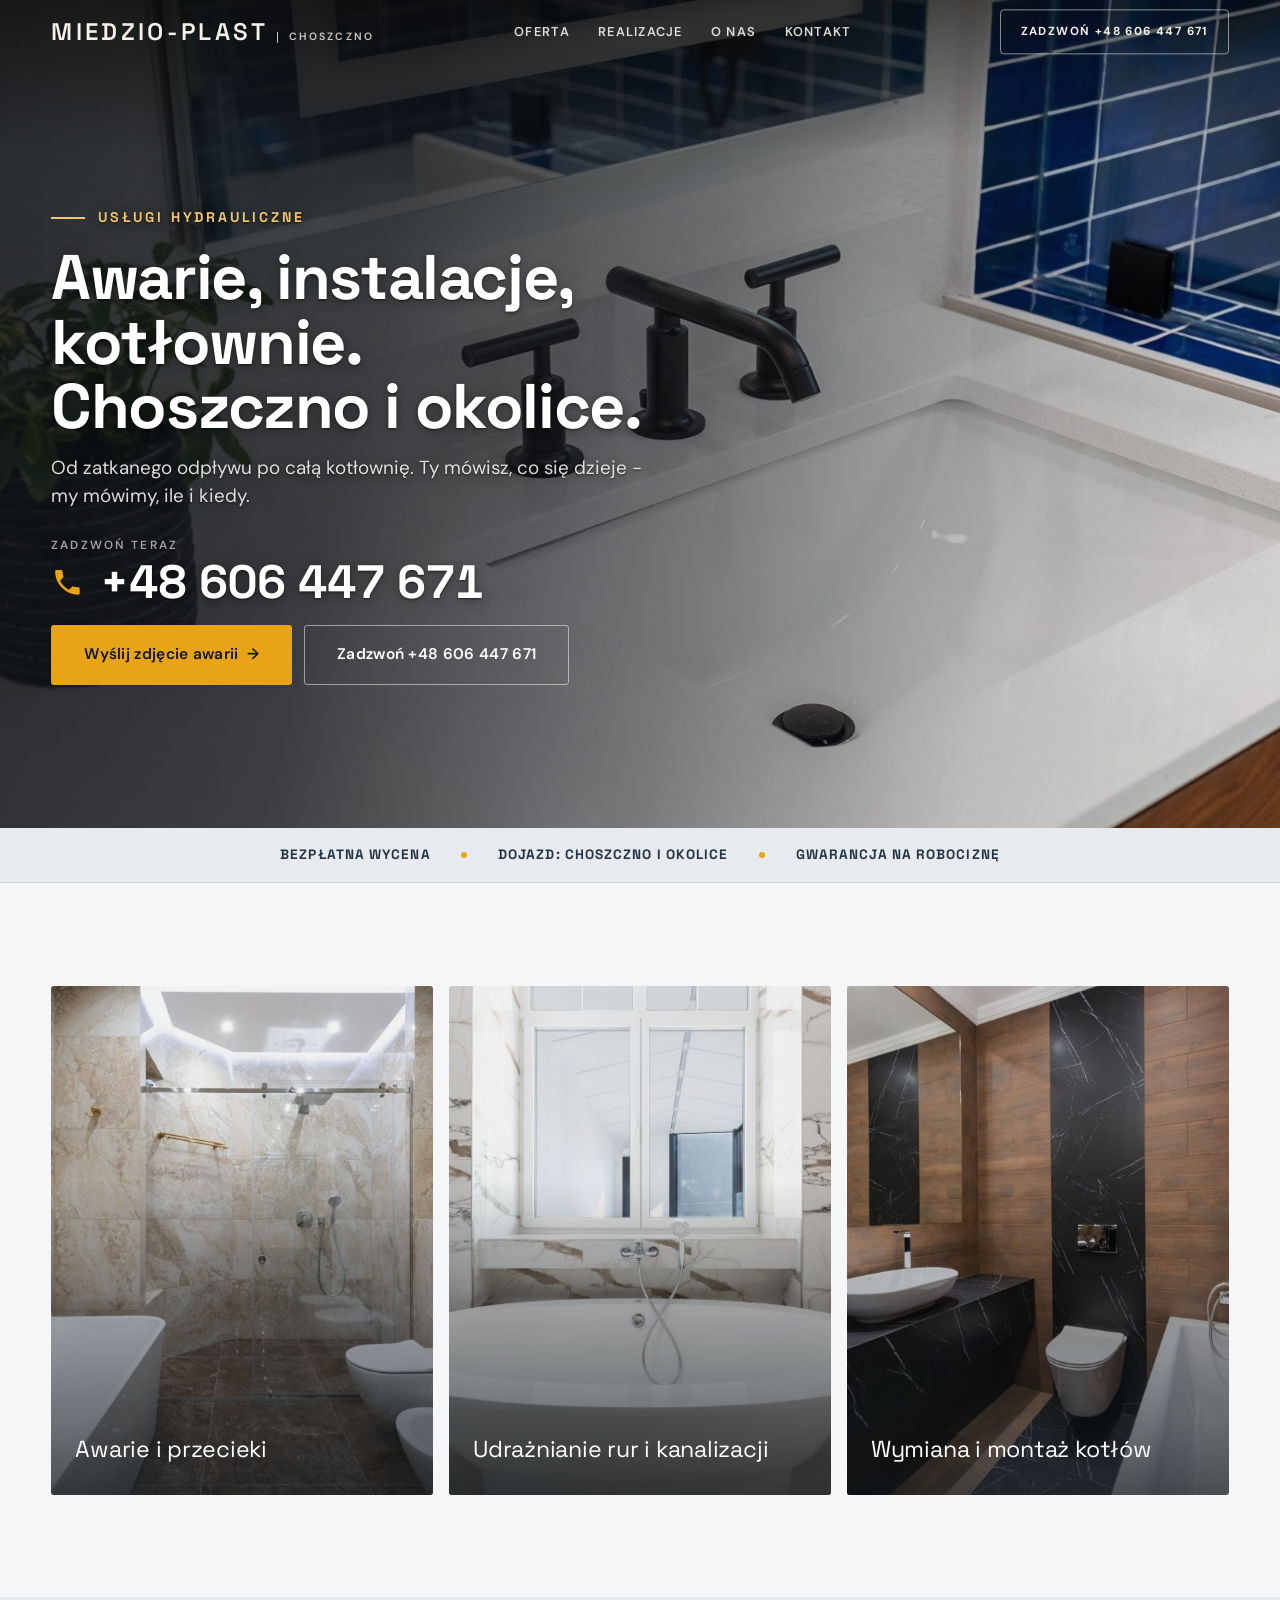
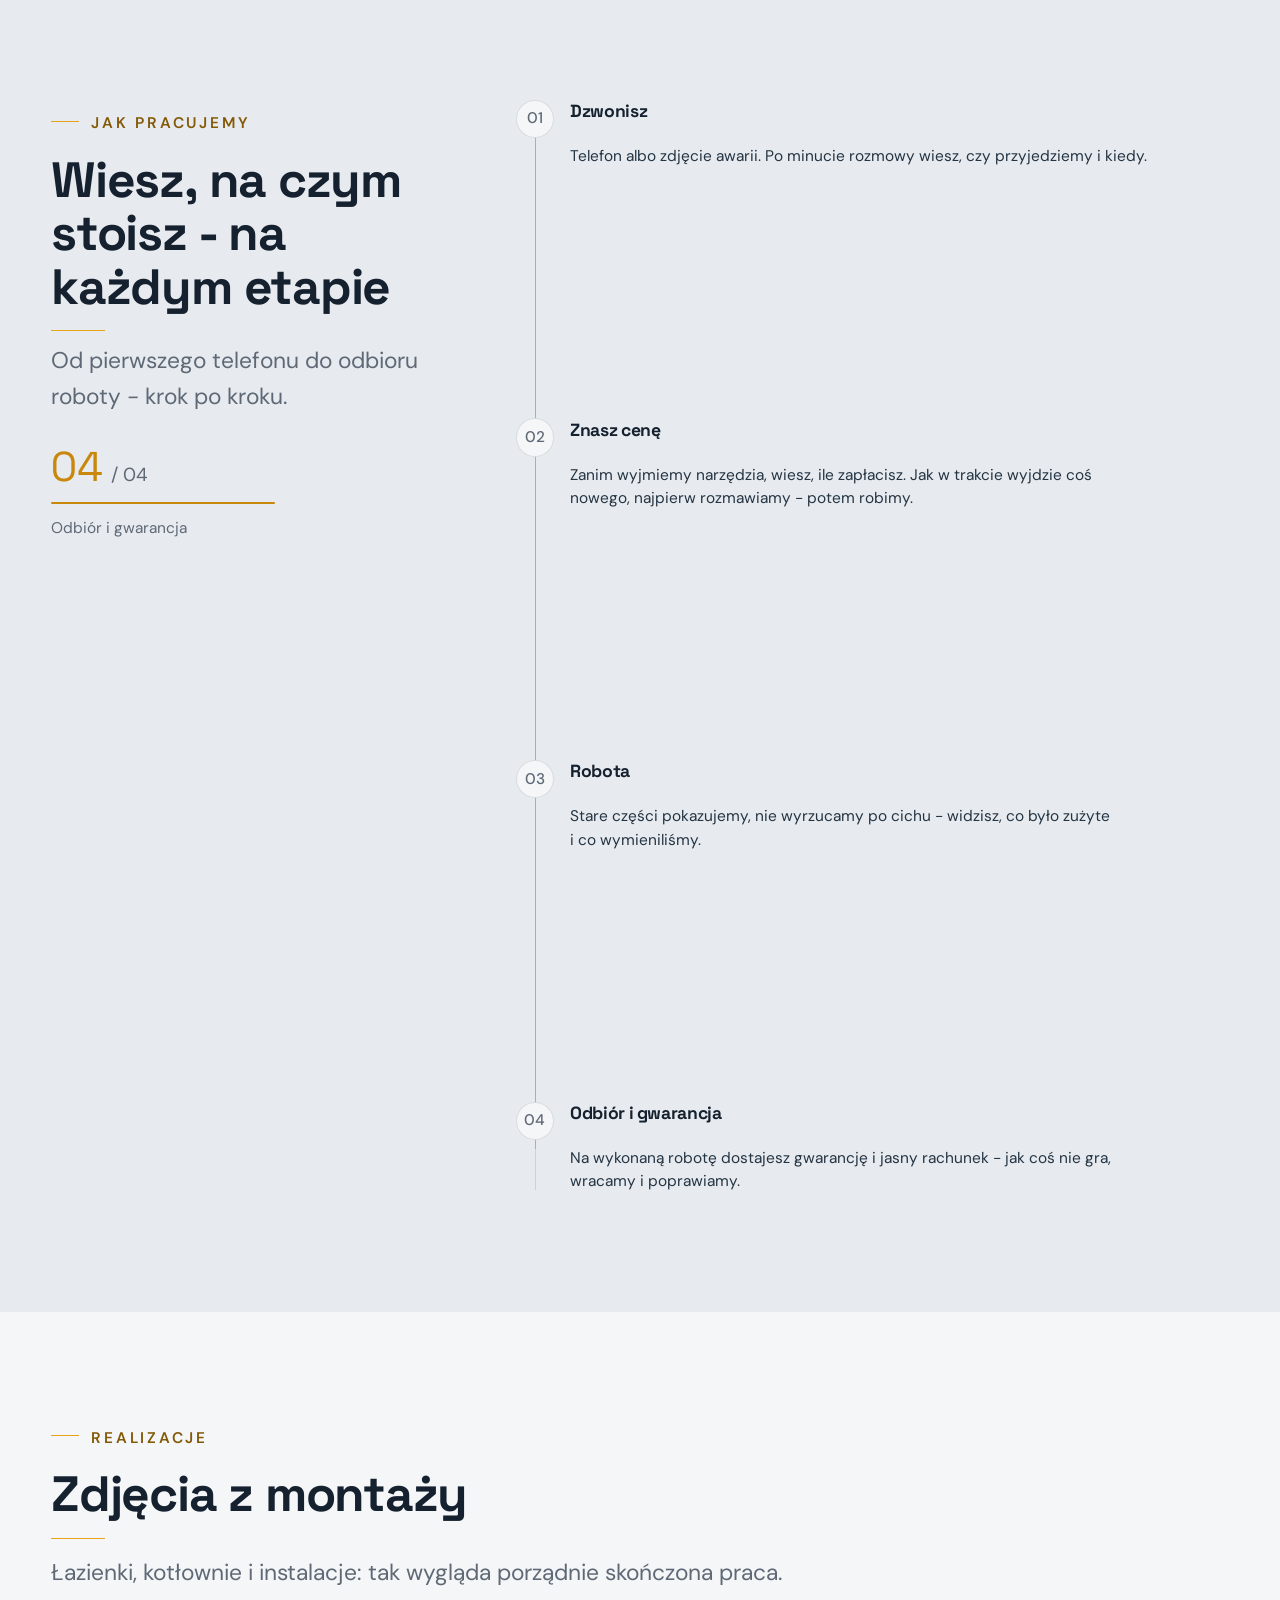
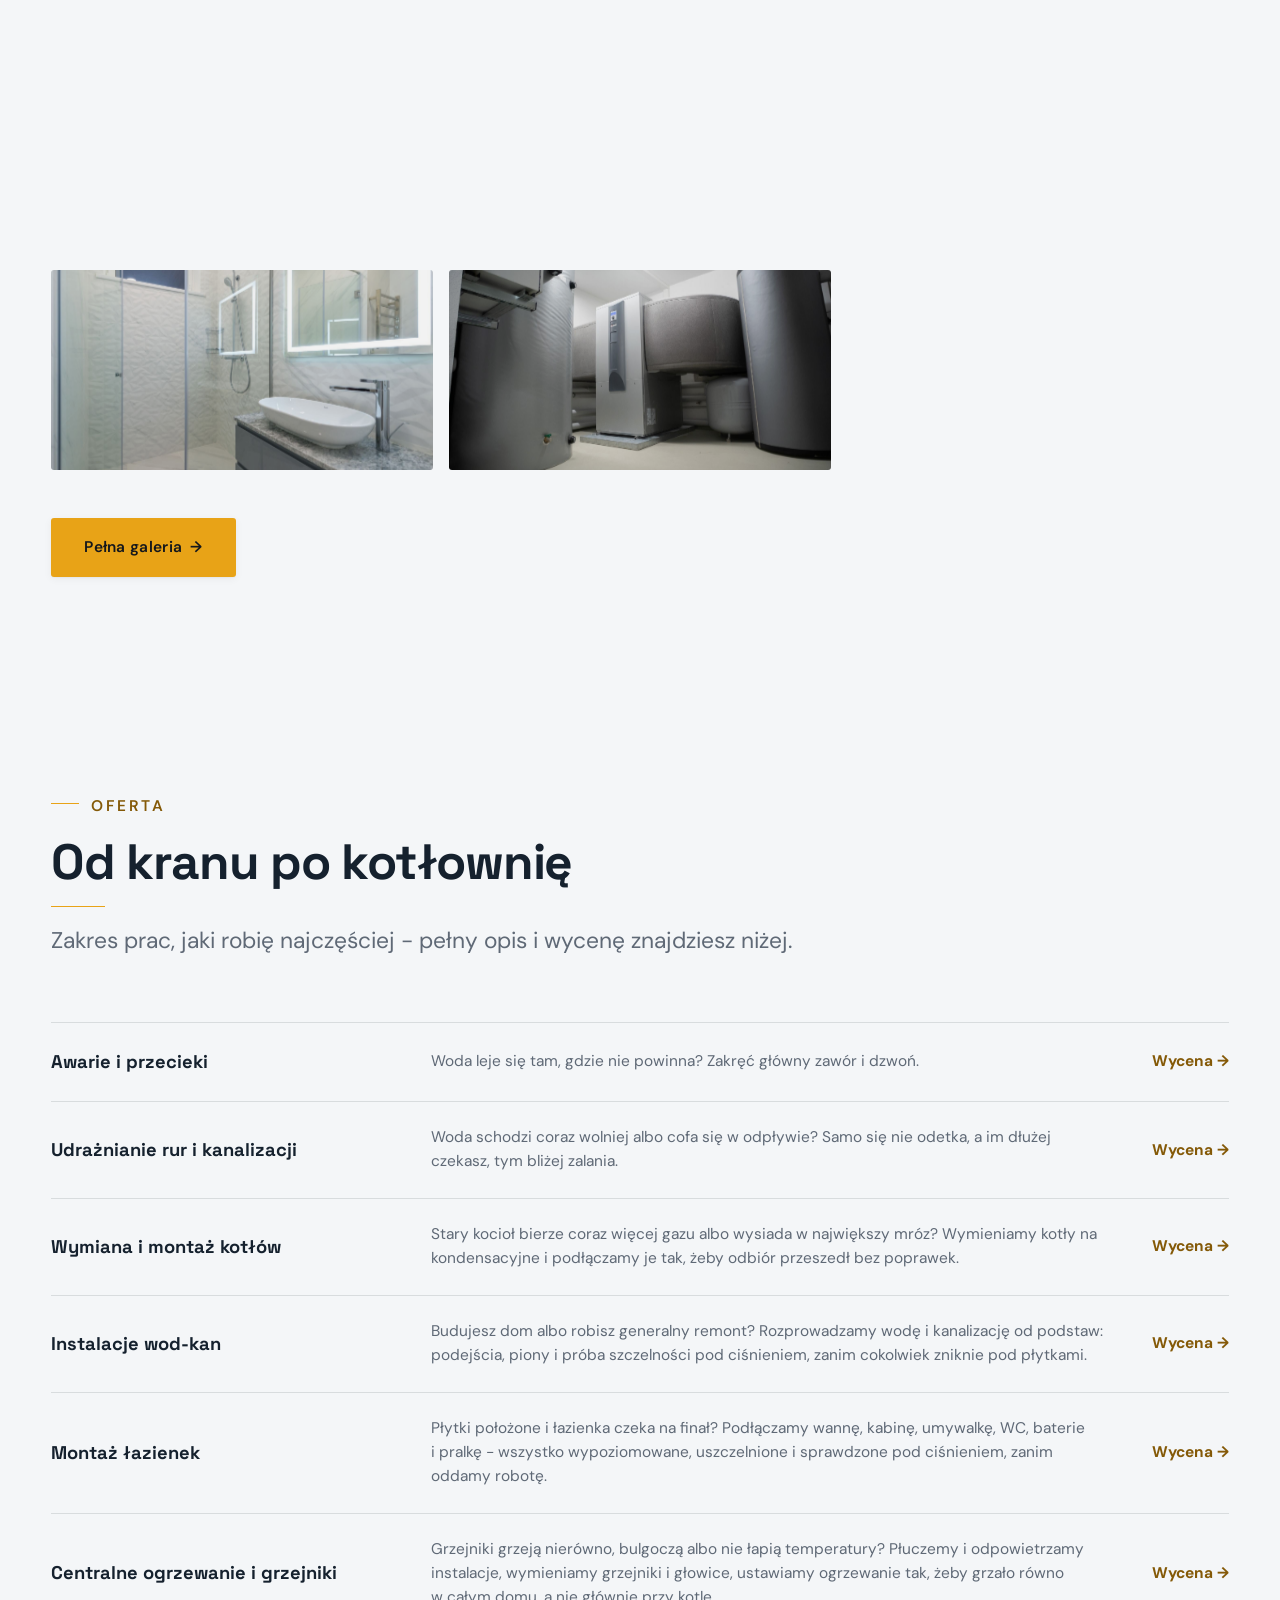
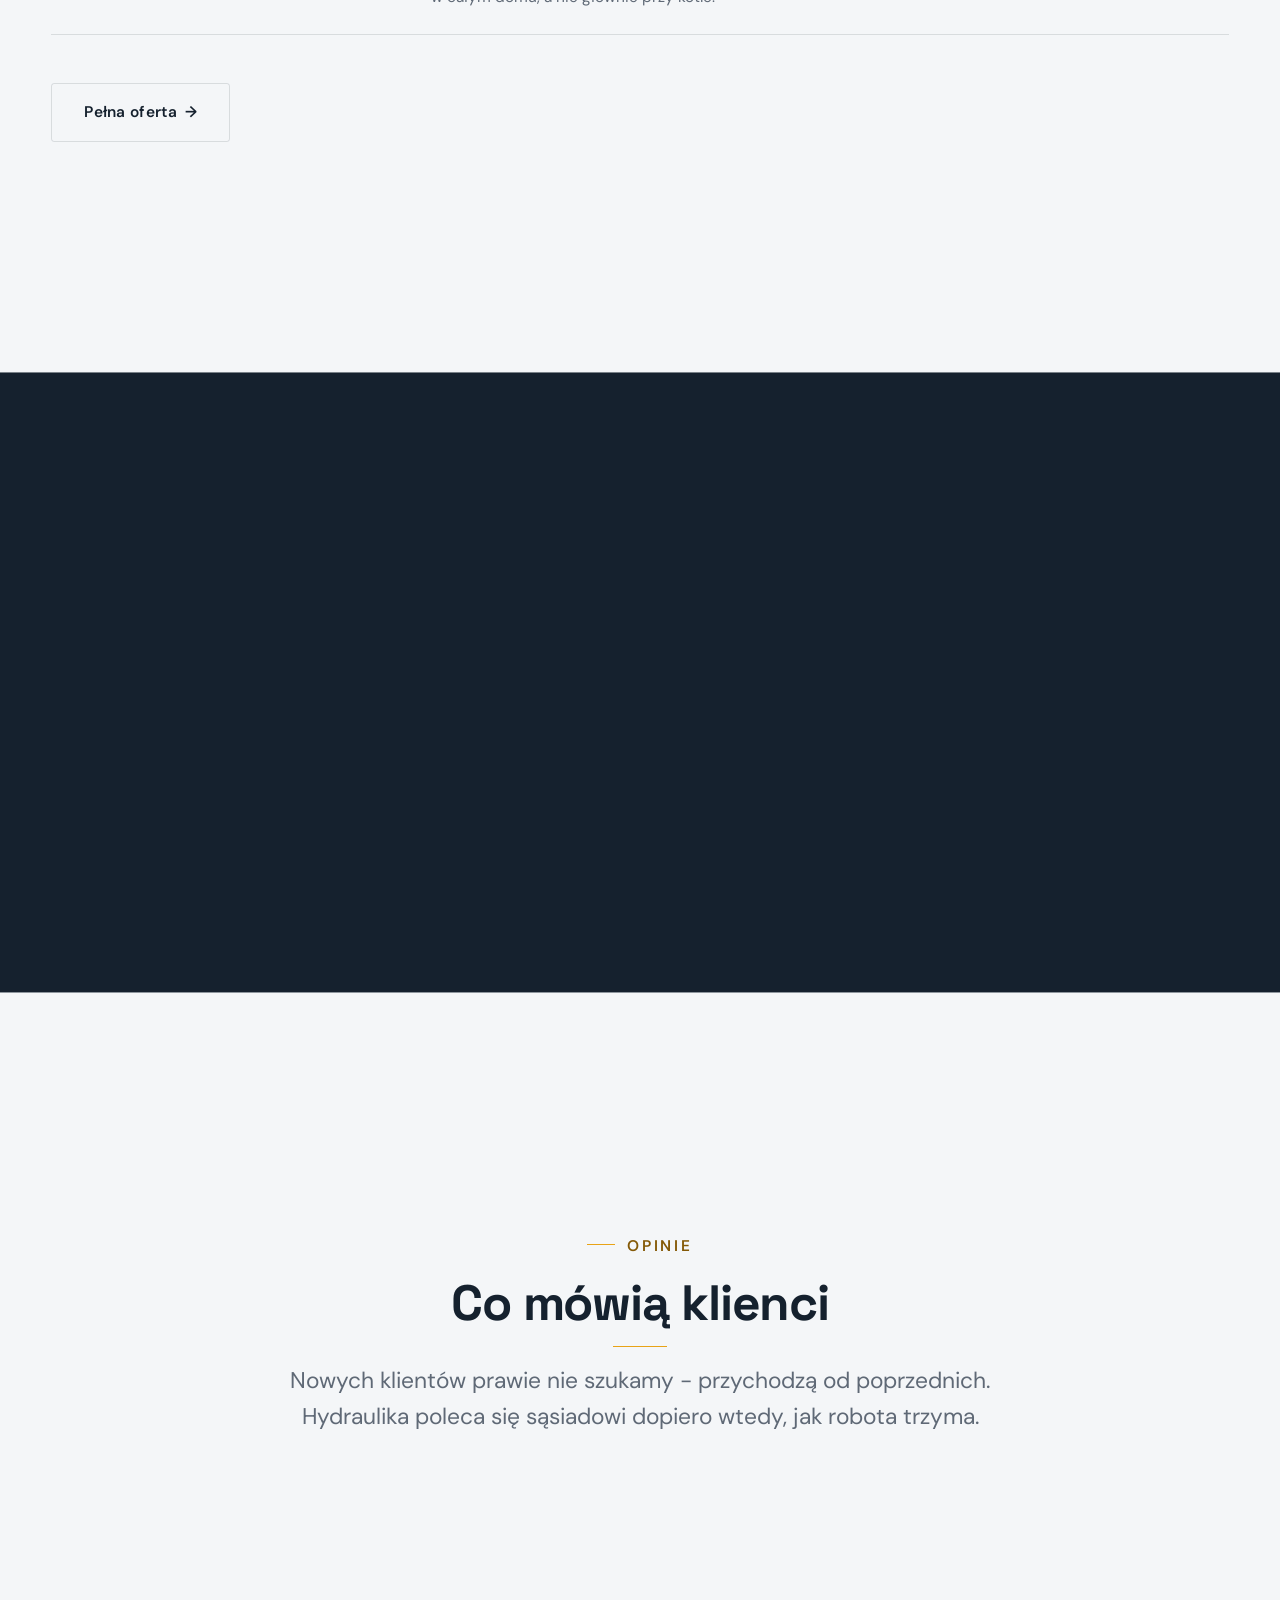
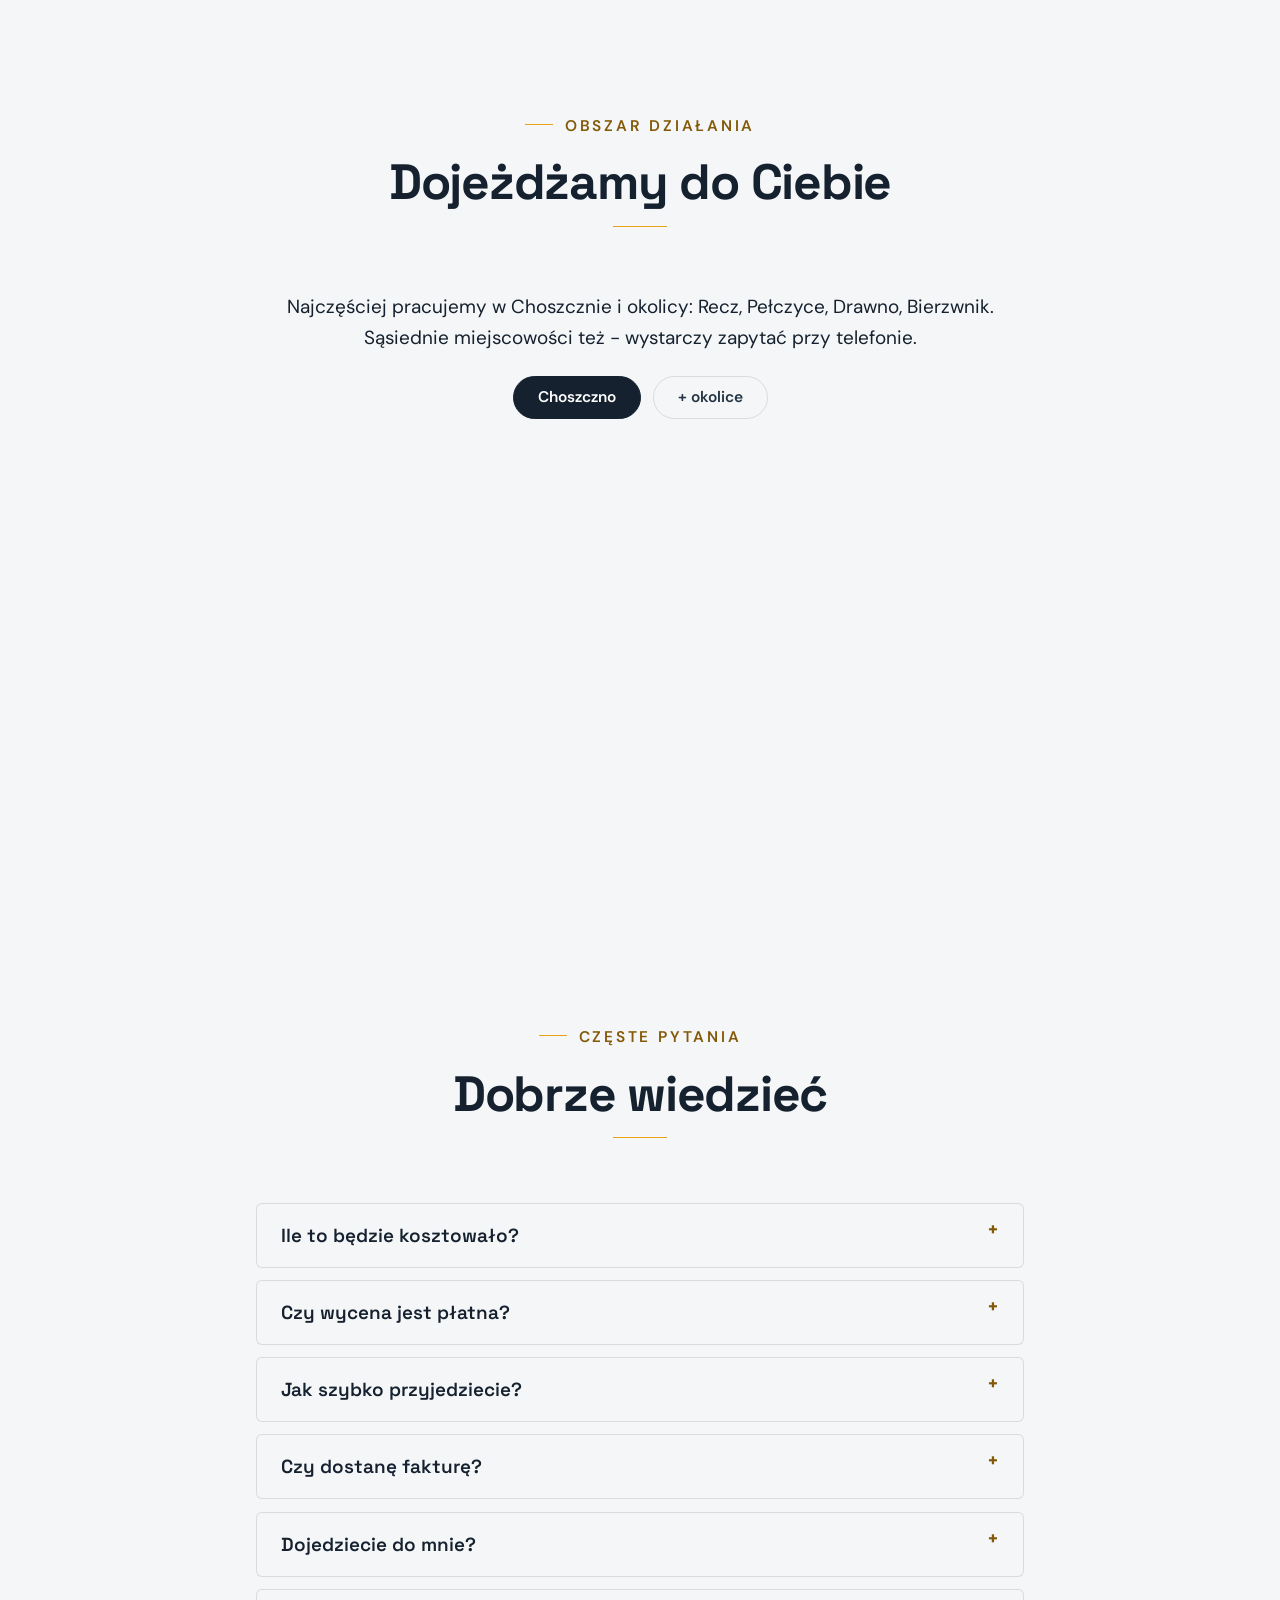
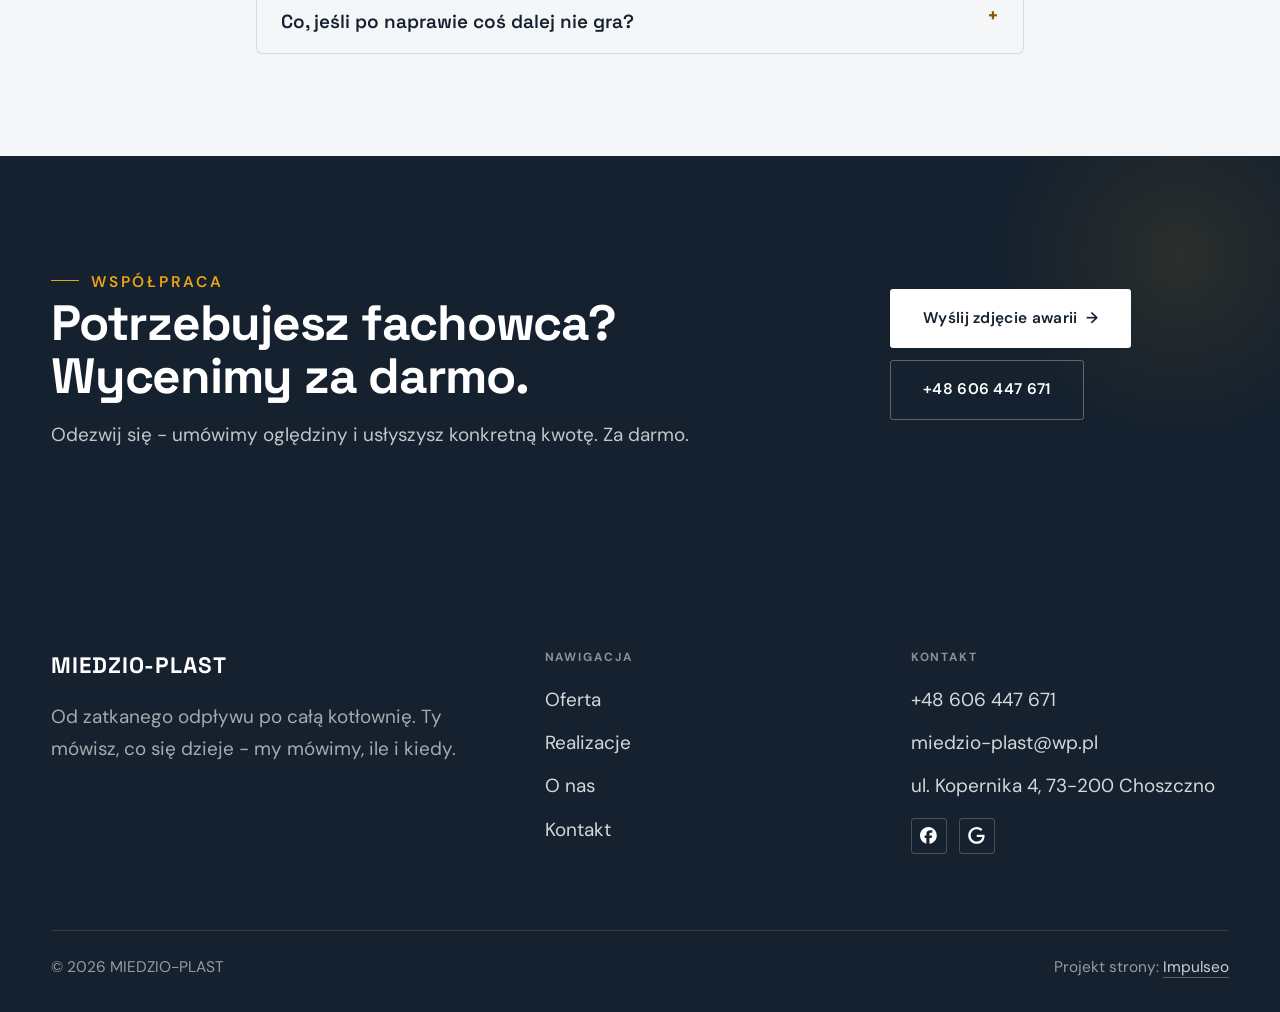
==== commit 1d84882c: "deploy: znacznik wersji 1697cf675daa" ====
--- a/index.html
+++ b/index.html
@@ -22,6 +22,7 @@
 <link rel="preconnect" href="https://fonts.gstatic.com" crossorigin>
 <link href="https://fonts.googleapis.com/css2?family=Space+Grotesk:wght@500;600;700&family=DM+Sans:opsz,wght@9..40,400;9..40,500;9..40,600&display=swap" rel="stylesheet">
 <link rel="stylesheet" href="assets/styles.css?v=abe8d98e">
+<meta name="nb-deploy" content="1697cf675daa">
 </head>
 <body>
 
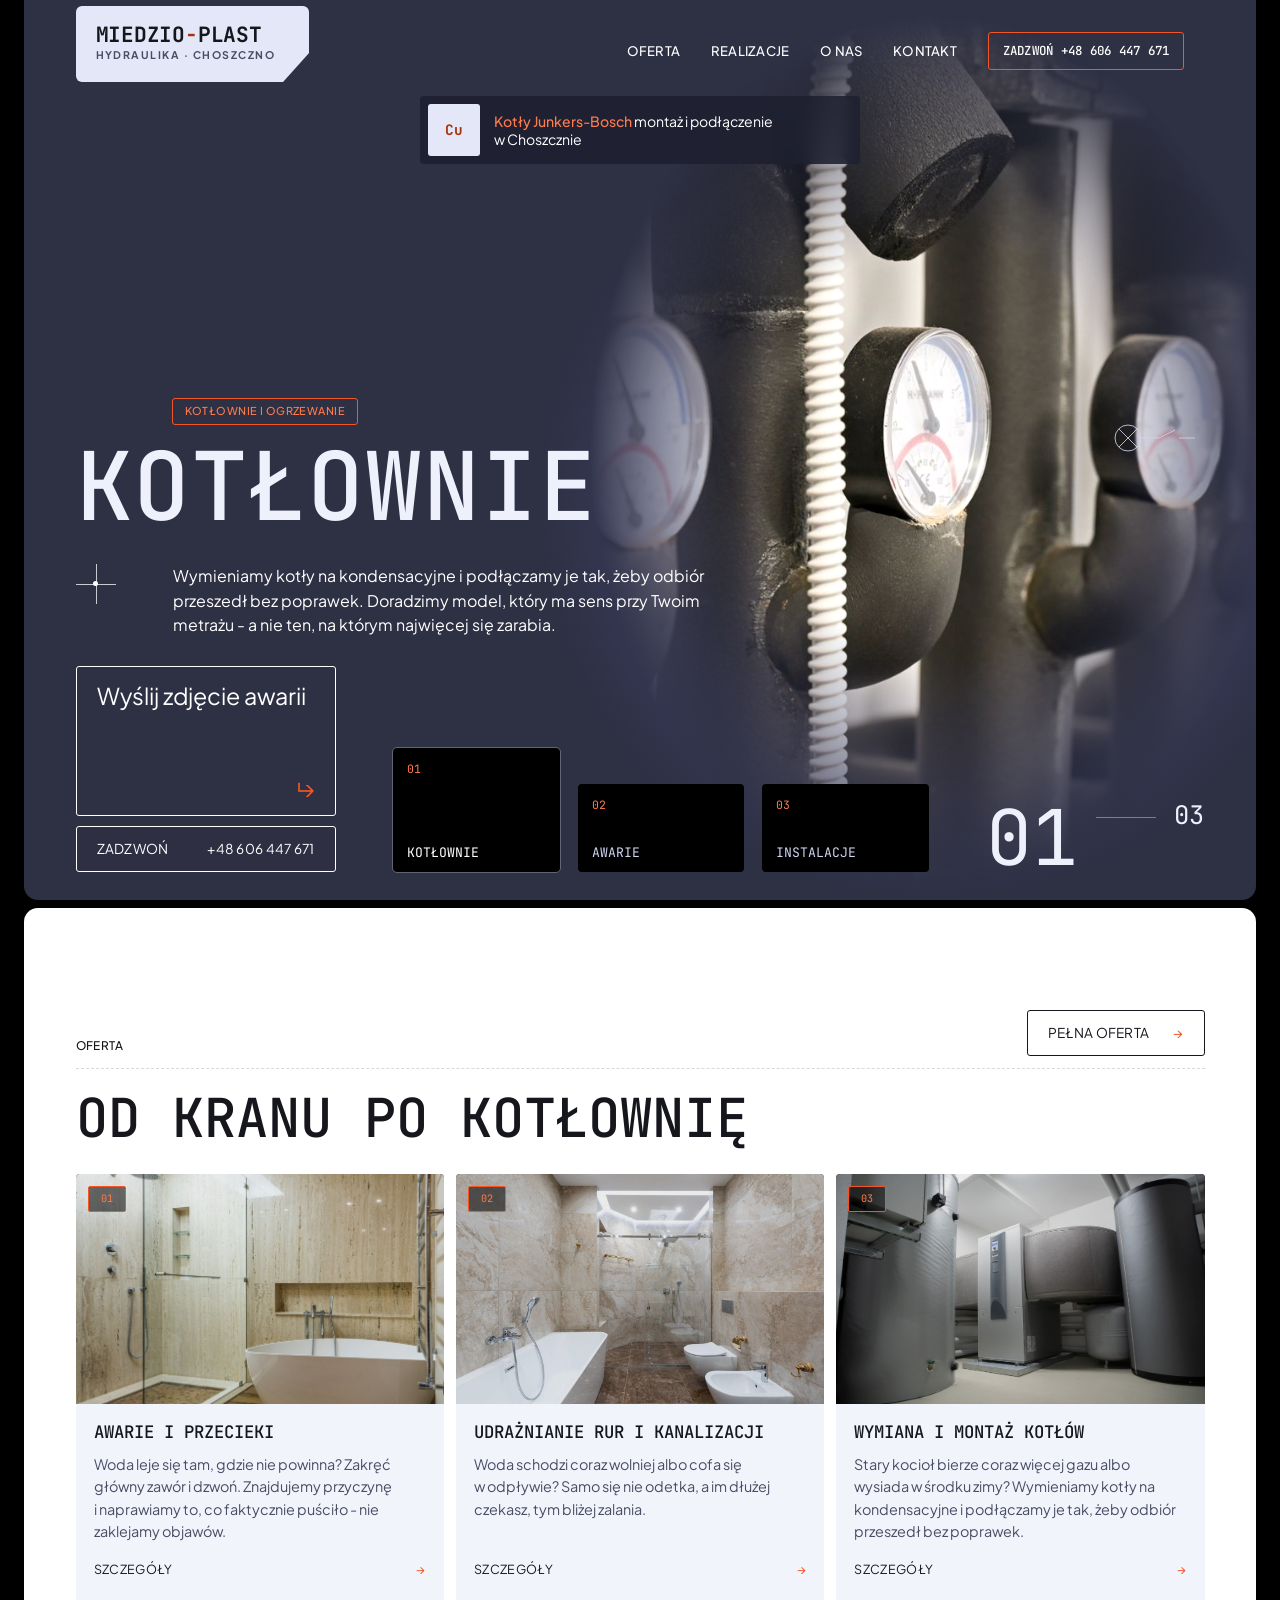
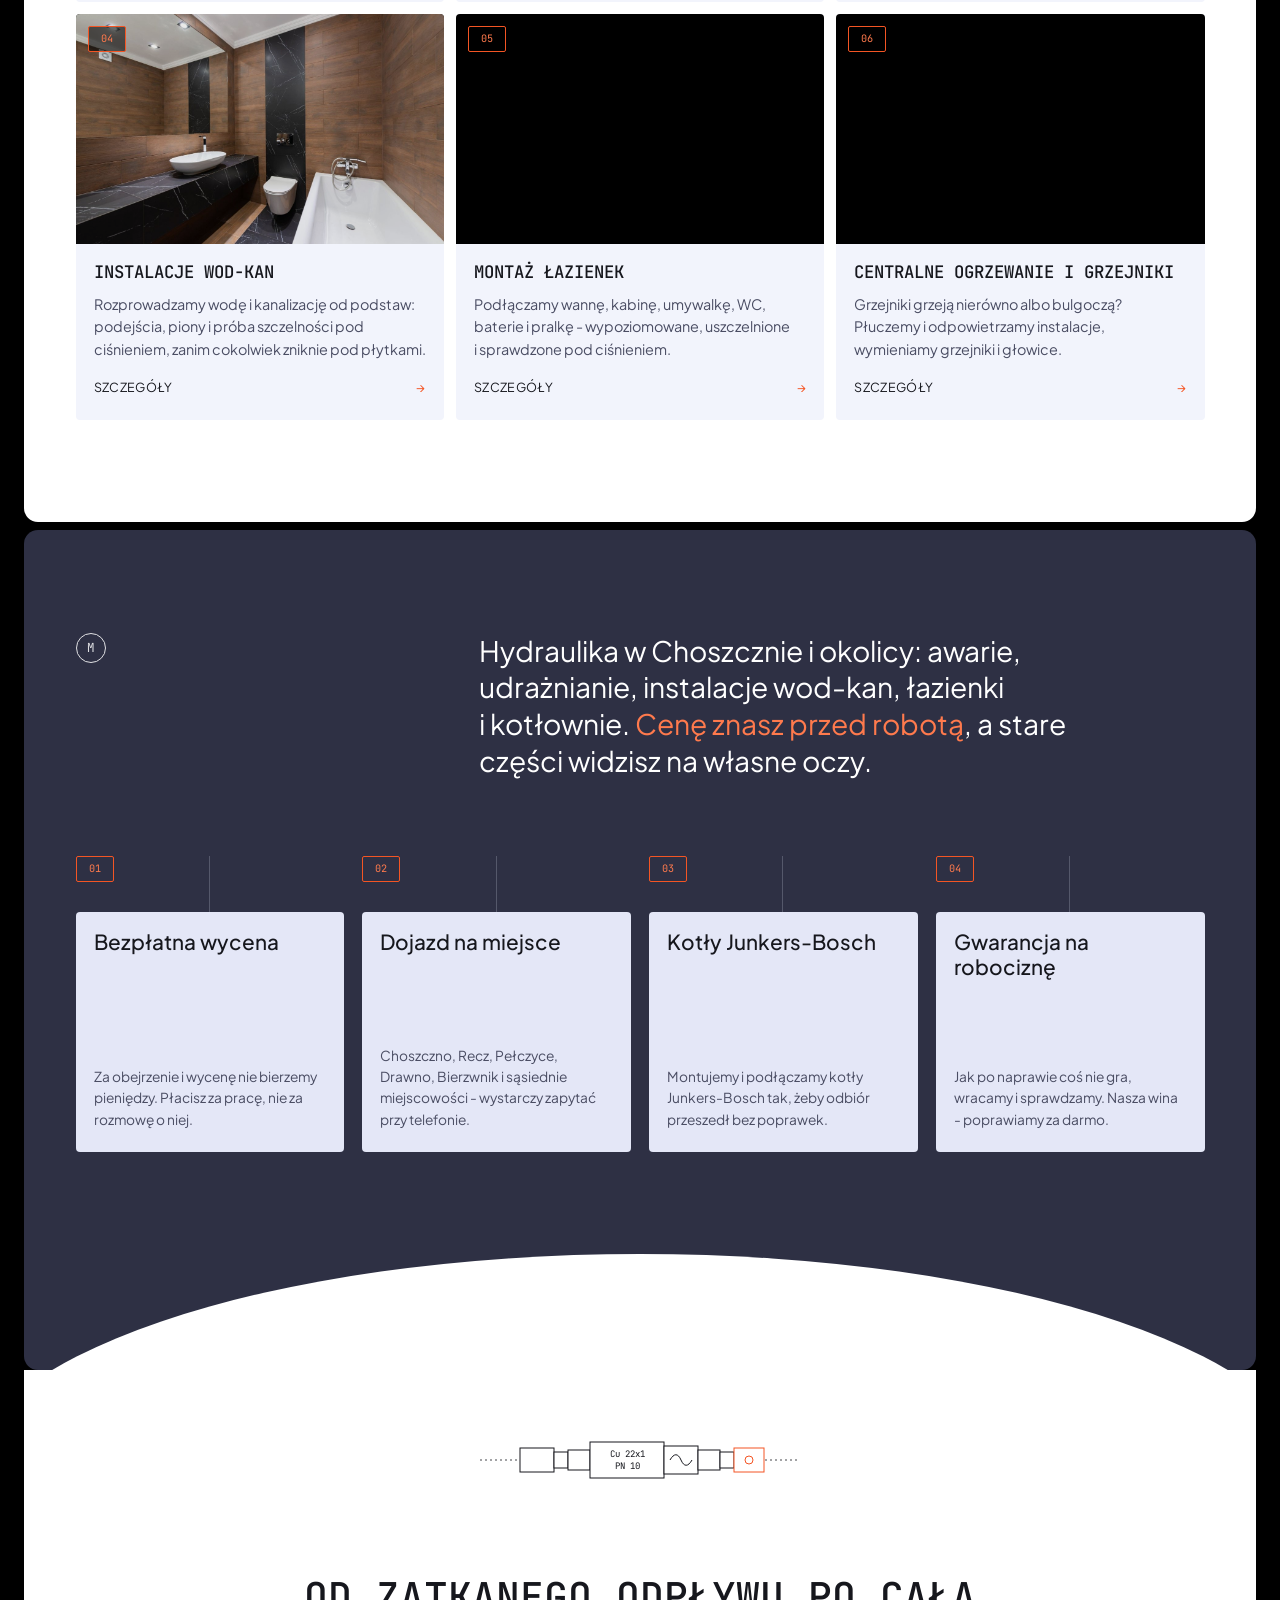
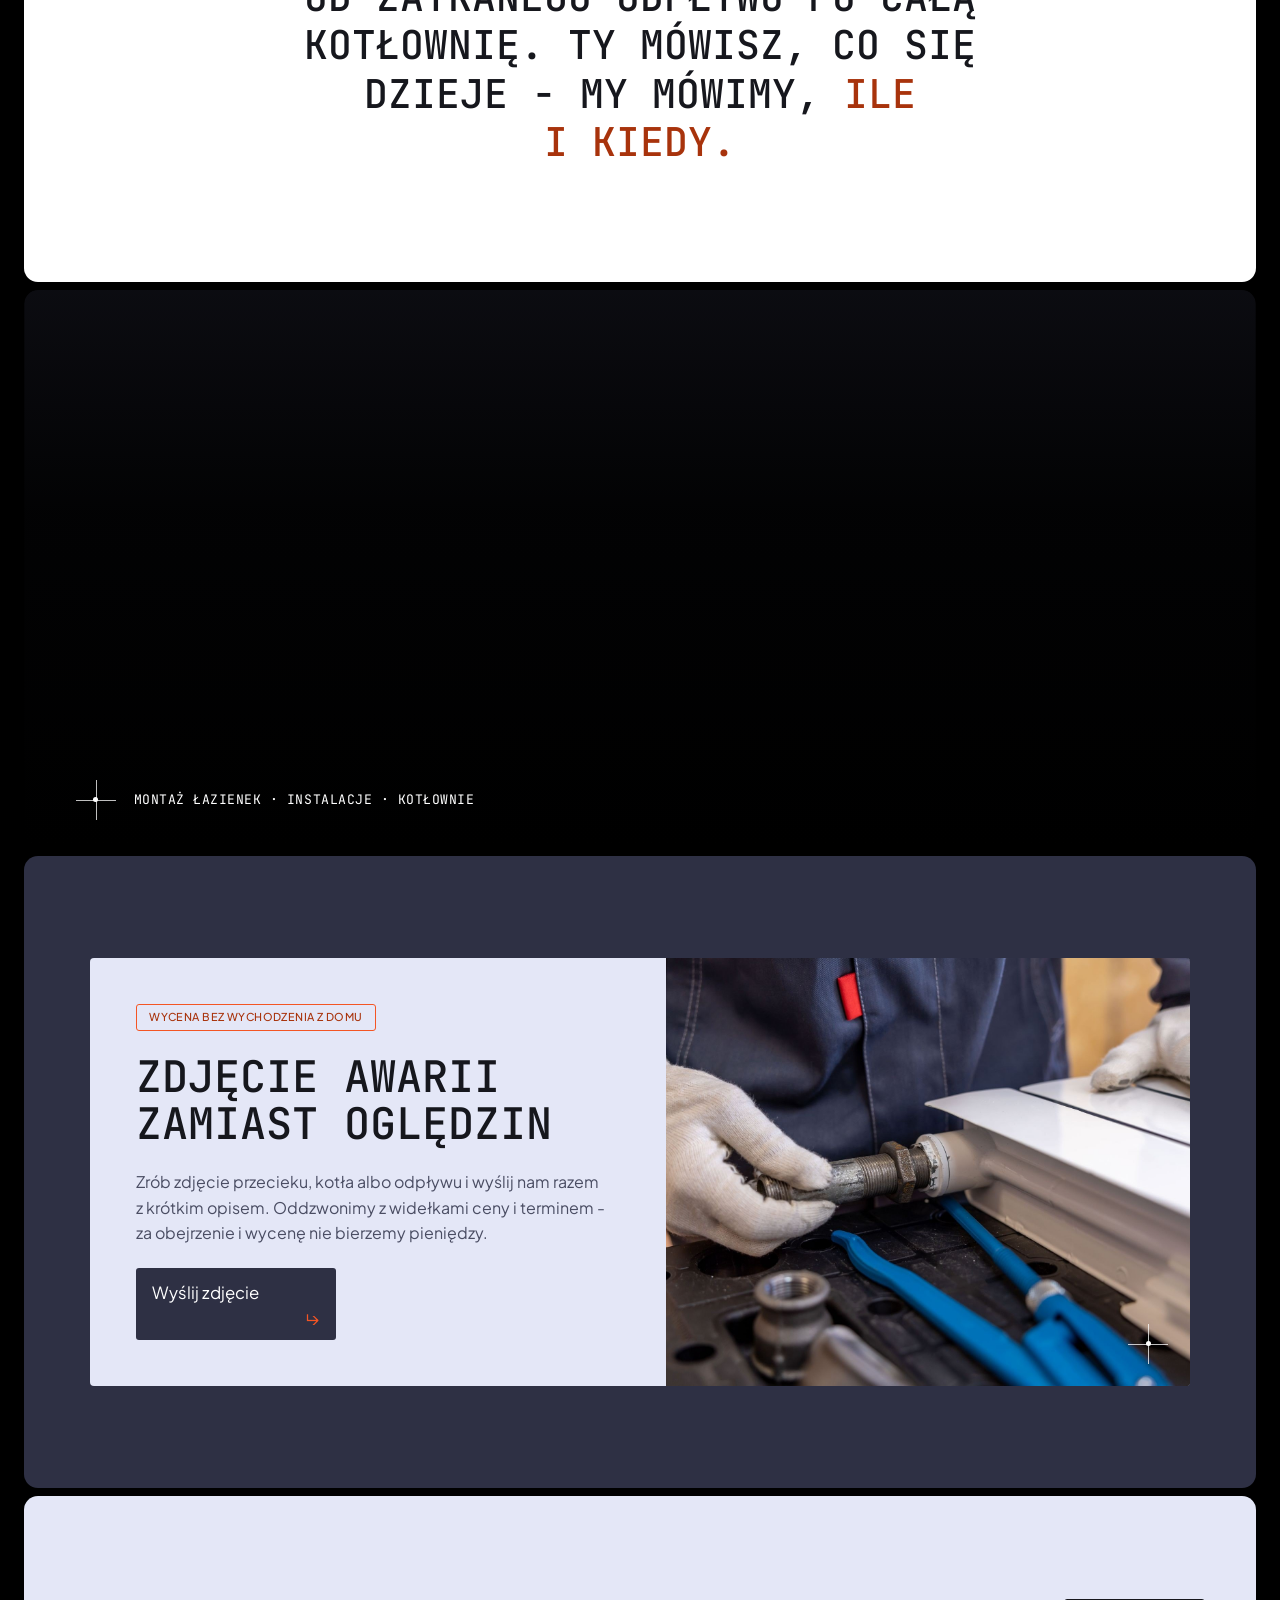
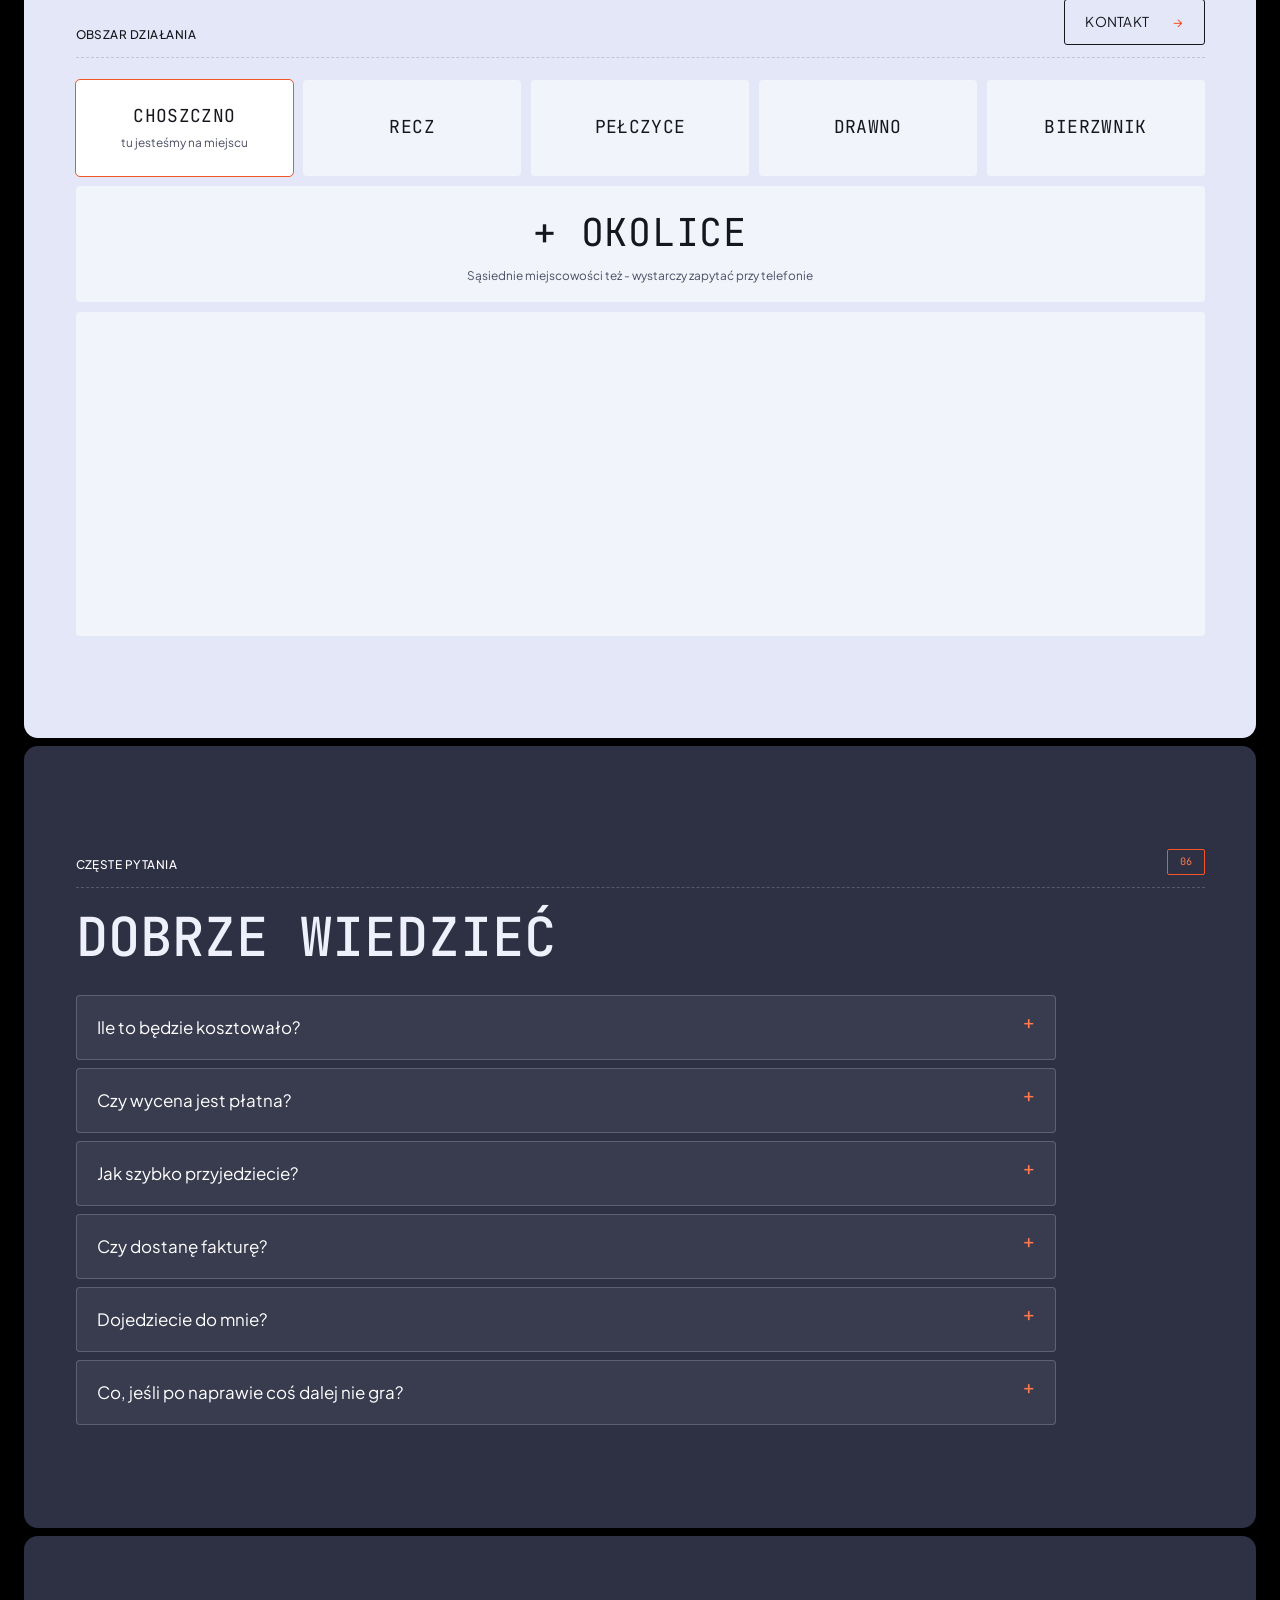
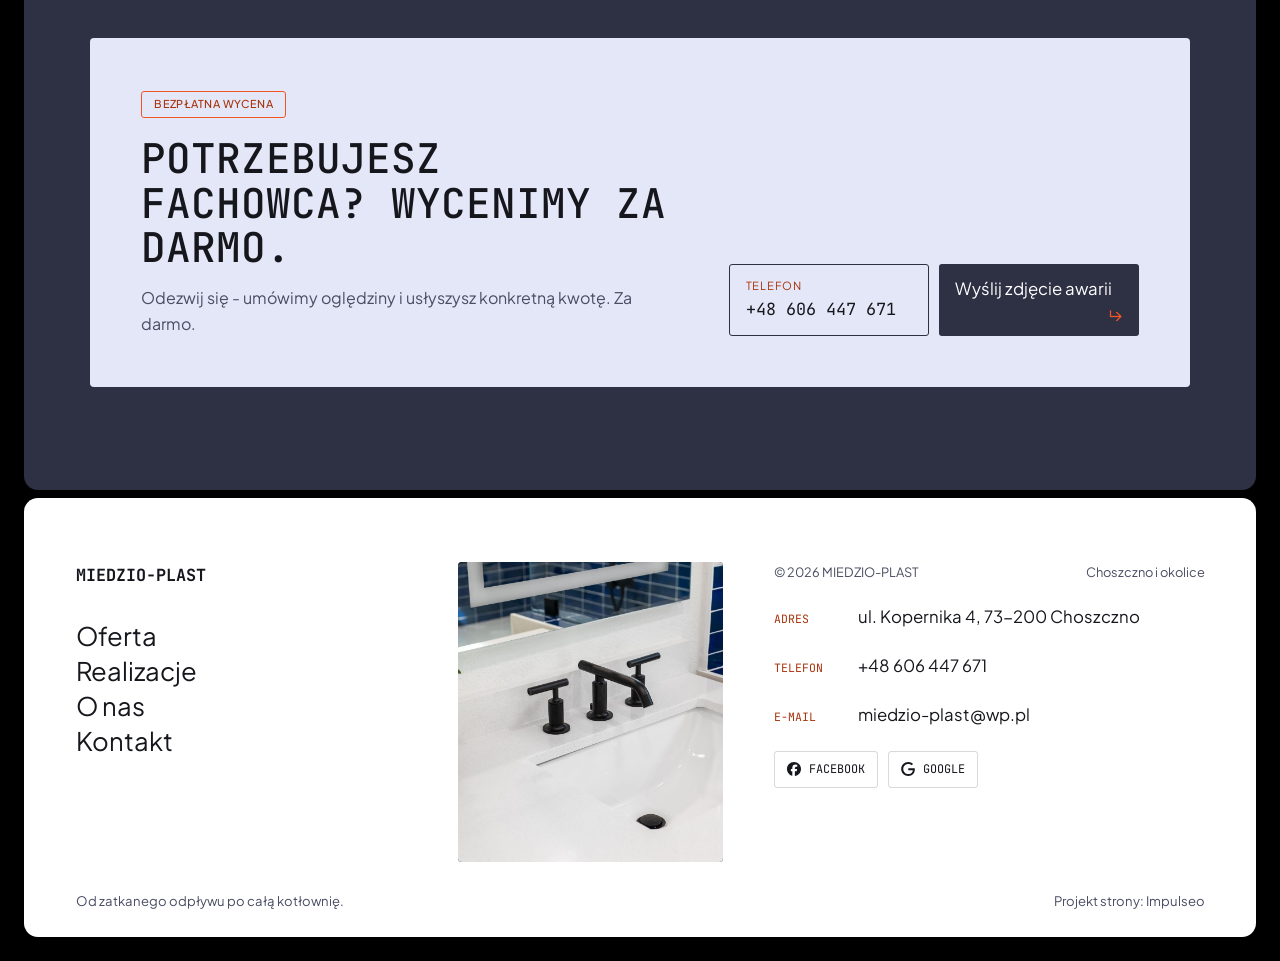
==== commit 9b8748b9: "[claude-edit][cmt:c5f54869-517e-4795-b69b-09ceb612f51c] przebudowa dema na układ wzoru thermokonnect" ====
--- a/index.html
+++ b/index.html
@@ -20,201 +20,206 @@
 <script type="application/ld+json">{"@context": "https://schema.org", "@type": "Plumber", "name": "MIEDZIO-PLAST", "url": "https://kris20032.github.io/miedzio-plast/", "telephone": "+48606447671", "image": "https://kris20032.github.io/miedzio-plast/img/og.jpg", "areaServed": "Choszczno", "sameAs": ["https://www.facebook.com/p/Miedzio-Plast-100057178611568/", "https://www.google.com/maps/place/MIEDZIO-PLAST+Halina+Koniuszy,+Autoryzowany+Instalator+Junkers-Bosch/@53.16706,15.406939,17z/data=!4m6!3m5!1s0x4700d400ea411d13:0x86ae9228e2880d9f!8m2!3d53.16706!4d15.406939"]}</script>
 <link rel="preconnect" href="https://fonts.googleapis.com">
 <link rel="preconnect" href="https://fonts.gstatic.com" crossorigin>
-<link href="https://fonts.googleapis.com/css2?family=Space+Grotesk:wght@500;600;700&family=DM+Sans:opsz,wght@9..40,400;9..40,500;9..40,600&display=swap" rel="stylesheet">
-<link rel="stylesheet" href="assets/styles.css?v=abe8d98e">
+<link href="https://fonts.googleapis.com/css2?family=JetBrains+Mono:wght@400;500;700&family=Plus+Jakarta+Sans:wght@400;500;700&display=swap" rel="stylesheet">
+<link rel="stylesheet" href="assets/styles.css?v=20261113">
 <meta name="nb-deploy" content="1697cf675daa">
+<meta name="theme-color" content="#2e3044">
 </head>
 <body>
 
 <header class="nav">
-  <div class="wrap nav-inner">
-    <a class="brand" href="index.html"><span class="name">MIEDZIO-PLAST</span><span class="sub">Choszczno</span></a>
-    <nav class="nav-links">
+  <div class="nav-inner">
+    <a class="brand" href="index.html" aria-label="MIEDZIO-PLAST - strona główna"><span class="name">MIEDZIO<i>-</i>PLAST</span><span class="sub">Hydraulika · Choszczno</span></a>
+    <nav class="nav-links" aria-label="Menu główne">
       <a href="oferta.html">Oferta</a>
       <a href="realizacje.html">Realizacje</a>
-      <a href="o-nas.html">O nas</a>
+      <a href="o-nas.html">O&nbsp;nas</a>
       <a href="kontakt.html">Kontakt</a>
-      <a href="tel:+48606447671" class="btn btn-accent">Zadzwoń +48 606 447 671</a>
+      <a href="tel:+48606447671" class="nav-cta">Zadzwoń +48 606 447 671</a>
     </nav>
     <button class="nav-toggle" aria-label="Menu"><span></span><span></span><span></span></button>
   </div>
 </header>
 
+<div class="frame">
 <main>
-<section class="hero-fach">
-  <img class="hf-photo" src="img/hero.jpg" fetchpriority="high" data-rotate="img/g12.jpg|img/g11.jpg" alt="MIEDZIO-PLAST" width="1800" height="1202">
-  <div class="hf-panel">
-    <div class="hf-inner">
-      <span class="hf-kicker">Usługi hydrauliczne</span>
-      <h1 class="hf-title">Awarie, instalacje, kotłownie. Choszczno i okolice. <em></em></h1>
-      <p class="hf-lead">Od zatkanego odpływu po całą kotłownię. Ty mówisz, co się dzieje - my mówimy, ile i kiedy.</p>
-      <a class="hf-phone" href="tel:+48606447671"><span class="hf-phone-lab">Zadzwoń teraz</span><span class="hf-phone-num"><svg class="ico-tel" width="16" height="16" viewBox="0 0 24 24" fill="none" aria-hidden="true"><path d="M6.6 10.8a15.5 15.5 0 0 0 6.6 6.6l2.2-2.2a1 1 0 0 1 1-.24 11.4 11.4 0 0 0 3.6.58 1 1 0 0 1 1 1V20a1 1 0 0 1-1 1A17 17 0 0 1 3 4a1 1 0 0 1 1-1h3.5a1 1 0 0 1 1 1c0 1.25.2 2.46.58 3.6a1 1 0 0 1-.25 1l-2.23 2.2Z" fill="currentColor"/></svg> +48 606 447 671</span></a>
-      <div class="hf-actions">
-        <a href="kontakt.html" class="btn btn-accent">Wyślij zdjęcie awarii <span class="arr">→</span></a>
-        <a href="tel:+48606447671" class="btn btn-ghost hf-ghost">Zadzwoń +48 606 447 671</a>
-      </div>
-    </div>
-  </div>
-</section>
-<section class="fach-promise">
-  <div class="wrap">
-    <ul class="fp-row reveal"><li>Bezpłatna wycena</li><li>Dojazd: Choszczno i okolice</li><li>Gwarancja na robociznę</li></ul>
-  </div>
-</section>
-<section class="gateways-band">
-  <div class="wrap">
-    <div class="gateways">
-      <a href="oferta.html" class="gateway reveal"><img src="img/g1.jpg" alt="Awarie i przecieki" loading="lazy" width="1200" height="801" decoding="async"><span class="g-ttl">Awarie i przecieki</span></a>
-      <a href="oferta.html" class="gateway reveal"><img src="img/g2.jpg" alt="Udrażnianie rur i kanalizacji" loading="lazy" width="1880" height="1255" decoding="async"><span class="g-ttl">Udrażnianie rur i kanalizacji</span></a>
-      <a href="oferta.html" class="gateway reveal"><img src="img/g3.jpg" alt="Wymiana i montaż kotłów" loading="lazy" width="1200" height="801" decoding="async"><span class="g-ttl">Wymiana i montaż kotłów</span></a>
-    </div>
-  </div>
-</section>
-<section class="proces proces-os fachowcy">
-  <div class="wrap proc-grid">
-    <div class="proc-side">
-      <div class="head reveal">
-        <span class="eyebrow">Jak pracujemy</span>
-        <h2>Wiesz, na czym stoisz - na każdym etapie</h2>
-        <p>Od pierwszego telefonu do odbioru roboty - krok po kroku.</p>
-      </div>
-      <div class="proc-count" aria-hidden="true"><span class="pc-cur">01</span><span class="pc-all">/ 04</span></div>
-      <div class="proc-bar" aria-hidden="true"><i></i></div>
-      <p class="proc-now" aria-hidden="true">Dzwonisz</p>
-    </div>
-    <ol class="proces-line">
-      <li class="reveal"><span class="pno">01</span><h3>Dzwonisz</h3><p>Telefon albo zdjęcie awarii. Po minucie rozmowy wiesz, czy przyjedziemy i kiedy.</p></li>
-      <li class="reveal"><span class="pno">02</span><h3>Znasz cenę</h3><p>Zanim wyjmiemy narzędzia, wiesz, ile zapłacisz. Jak w trakcie wyjdzie coś nowego, najpierw rozmawiamy - potem robimy.</p></li>
-      <li class="reveal"><span class="pno">03</span><h3>Robota</h3><p>Stare części pokazujemy, nie wyrzucamy po cichu - widzisz, co było zużyte i co wymieniliśmy.</p></li>
-      <li class="reveal"><span class="pno">04</span><h3>Odbiór i gwarancja</h3><p>Na wykonaną robotę dostajesz gwarancję i jasny rachunek - jak coś nie gra, wracamy i poprawiamy.</p></li>
-    </ol>
-  </div>
-</section>
-<section>
-  <div class="wrap">
-    <div class="head reveal">
-      <span class="eyebrow">Realizacje</span>
-      <h2>Zdjęcia z montaży</h2>
-      <p>Łazienki, kotłownie i instalacje: tak wygląda porządnie skończona praca.</p>
-    </div>
-    <div class="gallery">
-      <div class="tile t-two3 reveal"><img src="img/g4.jpg" alt="MIEDZIO-PLAST" loading="lazy" width="1880" height="1255" decoding="async"></div>
-      <div class="tile t-third reveal"><img src="img/g5.jpg" alt="MIEDZIO-PLAST" loading="lazy" width="1880" height="1254" decoding="async"></div>
-      <div class="tile t-third reveal"><img src="img/g6.jpg" alt="MIEDZIO-PLAST" loading="lazy" width="1623" height="1300" decoding="async"></div>
-      <div class="tile t-third reveal"><img src="img/g7.jpg" alt="MIEDZIO-PLAST" loading="lazy" width="1880" height="1253" decoding="async"></div>
-      <div class="tile t-third reveal"><img src="img/g8.jpg" alt="MIEDZIO-PLAST" loading="lazy" width="1600" height="1068" decoding="async"></div>
-    </div>
-    <div style="margin-top:var(--space-7)" class="reveal"><a href="realizacje.html" class="btn btn-accent">Pełna galeria <span class="arr">→</span></a></div>
-  </div>
-</section>
-<section class="fach-uslugi">
-  <div class="wrap">
-    <div class="head reveal">
-      <span class="eyebrow">Oferta</span>
-      <h2>Od kranu po kotłownię</h2>
-      <p>Zakres prac, jaki robię najczęściej - pełny opis i wycenę znajdziesz niżej.</p>
-    </div>
-    <ul class="fu-list">
-      <li class="fu-row reveal"><div class="fu-name">Awarie i przecieki</div><div class="fu-desc">Woda leje się tam, gdzie nie powinna? Zakręć główny zawór i dzwoń.</div><a class="fu-cta" href="kontakt.html">Wycena <span class="arr">→</span></a></li>
-      <li class="fu-row reveal"><div class="fu-name">Udrażnianie rur i kanalizacji</div><div class="fu-desc">Woda schodzi coraz wolniej albo cofa się w odpływie? Samo się nie odetka, a im dłużej czekasz, tym bliżej zalania.</div><a class="fu-cta" href="kontakt.html">Wycena <span class="arr">→</span></a></li>
-      <li class="fu-row reveal"><div class="fu-name">Wymiana i montaż kotłów</div><div class="fu-desc">Stary kocioł bierze coraz więcej gazu albo wysiada w największy mróz? Wymieniamy kotły na kondensacyjne i podłączamy je tak, żeby odbiór przeszedł bez poprawek.</div><a class="fu-cta" href="kontakt.html">Wycena <span class="arr">→</span></a></li>
-      <li class="fu-row reveal"><div class="fu-name">Instalacje wod-kan</div><div class="fu-desc">Budujesz dom albo robisz generalny remont? Rozprowadzamy wodę i kanalizację od podstaw: podejścia, piony i próba szczelności pod ciśnieniem, zanim cokolwiek zniknie pod płytkami.</div><a class="fu-cta" href="kontakt.html">Wycena <span class="arr">→</span></a></li>
-      <li class="fu-row reveal"><div class="fu-name">Montaż łazienek</div><div class="fu-desc">Płytki położone i łazienka czeka na finał? Podłączamy wannę, kabinę, umywalkę, WC, baterie i pralkę - wszystko wypoziomowane, uszczelnione i sprawdzone pod ciśnieniem, zanim oddamy robotę.</div><a class="fu-cta" href="kontakt.html">Wycena <span class="arr">→</span></a></li>
-      <li class="fu-row reveal"><div class="fu-name">Centralne ogrzewanie i grzejniki</div><div class="fu-desc">Grzejniki grzeją nierówno, bulgoczą albo nie łapią temperatury? Płuczemy i odpowietrzamy instalacje, wymieniamy grzejniki i głowice, ustawiamy ogrzewanie tak, żeby grzało równo w całym domu, a nie głównie przy kotle.</div><a class="fu-cta" href="kontakt.html">Wycena <span class="arr">→</span></a></li>
-    </ul>
-    <div style="margin-top:var(--space-7)" class="reveal"><a href="oferta.html" class="btn btn-ghost">Pełna oferta <span class="arr">→</span></a></div>
-  </div>
-</section>
+<section class="hero blk blk-dark" data-slides='[{"k": "Kotłownie i ogrzewanie", "t": "Kotłownie", "d": "Wymieniamy kotły na kondensacyjne i podłączamy je tak, żeby odbiór przeszedł bez poprawek. Doradzimy model, który ma sens przy Twoim metrażu - a nie ten, na którym najwięcej się zarabia."}, {"k": "Awarie i przecieki", "t": "Awarie", "d": "Woda leje się tam, gdzie nie powinna? Zakręć główny zawór i dzwoń. Znajdujemy przyczynę i naprawiamy to, co faktycznie puściło. Zanim wyjdziemy, sprawdzamy, czy jest sucho."}, {"k": "Instalacje wod-kan", "t": "Instalacje", "d": "Rozprowadzamy wodę i kanalizację od podstaw: podejścia, piony i próba szczelności pod ciśnieniem, zanim cokolwiek zniknie pod płytkami."}]'>
+  <img class="hero-photo" src="img/hero.jpg" fetchpriority="high" alt="Kotłownia - izolowane rury z manometrami" width="1600" height="1065">
+  <div class="hero-glow" aria-hidden="true"></div>
+  <div class="hero-pill"><span class="sq">Cu</span><span><b>Kotły Junkers-Bosch</b> montaż i&nbsp;podłączenie w&nbsp;Choszcznie</span></div>
+  <svg class="deco-switch" viewBox="0 0 82 30" fill="none" aria-hidden="true"><circle cx="15" cy="15" r="13" stroke="currentColor"/><path d="M6 6l18 18M24 6L6 24" stroke="currentColor"/><path d="M28 15h18l16-8M66 15h16" stroke="currentColor"/></svg>
+  <div class="hero-top">
+    <span class="tag">Kotłownie i&nbsp;ogrzewanie</span>
+    <h1><span class="ht">Kotłownie</span></h1>
+    <div class="hero-desc"><span class="cross" aria-hidden="true"><i></i></span><p>Wymieniamy kotły na kondensacyjne i podłączamy je tak, żeby odbiór przeszedł bez poprawek. Doradzimy model, który ma sens przy Twoim metrażu - a nie ten, na którym najwięcej się zarabia.</p></div>
+  </div>
+  <div class="hero-bottom">
+    <div class="hero-ctas">
+      <a class="box-cta" href="kontakt.html">Wyślij zdjęcie awarii<span class="arr">↳</span></a>
+      <a class="line-btn" href="tel:+48606447671">Zadzwoń <span class="arr">+48 606 447 671</span></a>
+    </div>
+    <div class="hero-thumbs" aria-label="Zakres prac"><button class="thumb on" type="button" aria-pressed="true"><span class="n">01</span><span class="t">Kotłownie</span></button><button class="thumb" type="button" aria-pressed="false"><span class="n">02</span><span class="t">Awarie</span></button><button class="thumb" type="button" aria-pressed="false"><span class="n">03</span><span class="t">Instalacje</span></button></div>
+    <div class="hero-count" aria-hidden="true"><span class="cur">01</span><span class="bar"><i></i></span><span class="all">03</span></div>
+  </div>
+</section>
+
+<section class="blk blk-white in-pad">
+  <div class="wrap">
+    <div class="sec-head"><span class="lbl">Oferta</span><a class="line-btn" href="oferta.html" style="width:auto">Pełna oferta <span class="arr">→</span></a></div>
+    <h2 class="sec-title reveal" style="margin:0 0 28px">Od kranu po kotłownię</h2>
+    <div class="svc-grid">
+      <a class="svc reveal" href="oferta.html">
+        <div class="svc-img"><span class="num-tag">01</span><img src="img/g10.jpg" alt="Awarie i przecieki" width="1507" height="1300" decoding="async"></div>
+        <div class="svc-body"><h3>Awarie i&nbsp;przecieki</h3><p>Woda leje się tam, gdzie nie powinna? Zakręć główny zawór i&nbsp;dzwoń. Znajdujemy przyczynę i&nbsp;naprawiamy to, co faktycznie puściło - nie zaklejamy objawów.</p><span class="more">Szczegóły <span class="arr">→</span></span></div>
+      </a>
+      <a class="svc reveal" href="oferta.html">
+        <div class="svc-img"><span class="num-tag">02</span><img src="img/g1.jpg" alt="Udrażnianie rur i kanalizacji" width="1200" height="801" decoding="async"></div>
+        <div class="svc-body"><h3>Udrażnianie rur i&nbsp;kanalizacji</h3><p>Woda schodzi coraz wolniej albo cofa się w&nbsp;odpływie? Samo się nie odetka, a&nbsp;im dłużej czekasz, tym bliżej zalania.</p><span class="more">Szczegóły <span class="arr">→</span></span></div>
+      </a>
+      <a class="svc reveal" href="oferta.html">
+        <div class="svc-img"><span class="num-tag">03</span><img src="img/g7.jpg" alt="Wymiana i montaż kotłów" width="1880" height="1253" decoding="async"></div>
+        <div class="svc-body"><h3>Wymiana i&nbsp;montaż kotłów</h3><p>Stary kocioł bierze coraz więcej gazu albo wysiada w&nbsp;środku zimy? Wymieniamy kotły na kondensacyjne i&nbsp;podłączamy je tak, żeby odbiór przeszedł bez poprawek.</p><span class="more">Szczegóły <span class="arr">→</span></span></div>
+      </a>
+      <a class="svc reveal" href="oferta.html">
+        <div class="svc-img"><span class="num-tag">04</span><img src="img/g3.jpg" alt="Instalacje wod-kan" width="1200" height="801" decoding="async"></div>
+        <div class="svc-body"><h3>Instalacje wod-kan</h3><p>Rozprowadzamy wodę i&nbsp;kanalizację od podstaw: podejścia, piony i&nbsp;próba szczelności pod ciśnieniem, zanim cokolwiek zniknie pod płytkami.</p><span class="more">Szczegóły <span class="arr">→</span></span></div>
+      </a>
+      <a class="svc reveal" href="oferta.html">
+        <div class="svc-img"><span class="num-tag">05</span><img src="img/g4.jpg" alt="Montaż łazienek" width="1880" height="1255" decoding="async"></div>
+        <div class="svc-body"><h3>Montaż łazienek</h3><p>Podłączamy wannę, kabinę, umywalkę, WC, baterie i&nbsp;pralkę - wypoziomowane, uszczelnione i&nbsp;sprawdzone pod ciśnieniem.</p><span class="more">Szczegóły <span class="arr">→</span></span></div>
+      </a>
+      <a class="svc reveal" href="oferta.html">
+        <div class="svc-img"><span class="num-tag">06</span><img src="img/g5.jpg" alt="Centralne ogrzewanie i grzejniki" width="1880" height="1254" decoding="async"></div>
+        <div class="svc-body"><h3>Centralne ogrzewanie i&nbsp;grzejniki</h3><p>Grzejniki grzeją nierówno albo bulgoczą? Płuczemy i&nbsp;odpowietrzamy instalacje, wymieniamy grzejniki i&nbsp;głowice.</p><span class="more">Szczegóły <span class="arr">→</span></span></div>
+      </a>
+    </div>
+  </div>
+</section>
+
+<section class="blk blk-dark in-pad" style="padding-bottom:0">
+  <div class="wrap">
+    <div class="manifest reveal">
+      <span class="badge" aria-hidden="true">M</span>
+      <p class="big">Hydraulika w&nbsp;Choszcznie i&nbsp;okolicy: awarie, udrażnianie, instalacje wod-kan, łazienki i&nbsp;kotłownie. <span class="hl">Cenę znasz przed robotą</span>, a&nbsp;stare części widzisz na własne oczy.</p>
+    </div>
+    <div class="cards">
+    <div class="card-w reveal"><div class="stem"><span class="num-tag">01</span></div>
+      <div class="card"><h3>Bezpłatna wycena</h3><p>Za obejrzenie i&nbsp;wycenę nie bierzemy pieniędzy. Płacisz za pracę, nie za rozmowę o&nbsp;niej.</p></div></div>
+    <div class="card-w reveal"><div class="stem"><span class="num-tag">02</span></div>
+      <div class="card"><h3>Dojazd na miejsce</h3><p>Choszczno, Recz, Pełczyce, Drawno, Bierzwnik i&nbsp;sąsiednie miejscowości - wystarczy zapytać przy telefonie.</p></div></div>
+    <div class="card-w reveal"><div class="stem"><span class="num-tag">03</span></div>
+      <div class="card"><h3>Kotły <span class="nw">Junkers-Bosch</span></h3><p>Montujemy i&nbsp;podłączamy kotły Junkers-Bosch tak, żeby odbiór przeszedł bez poprawek.</p></div></div>
+    <div class="card-w reveal"><div class="stem"><span class="num-tag">04</span></div>
+      <div class="card"><h3>Gwarancja na robociznę</h3><p>Jak po naprawie coś nie gra, wracamy i&nbsp;sprawdzamy. Nasza wina - poprawiamy za darmo.</p></div></div>
+  </div>
+  </div>
+  <div class="arc-top" style="margin-top:clamp(60px,8vw,110px)" aria-hidden="true"><span class="cross"><i></i></span></div>
+</section>
+<section class="blk blk-white statement" style="margin-top:0;border-radius:0 0 var(--r) var(--r)">
+  <svg class="schema" viewBox="0 0 320 60" fill="none" aria-hidden="true">
+  <line x1="0" y1="30" x2="320" y2="30" stroke="currentColor" stroke-dasharray="2 3" stroke-width=".8"/>
+  <rect x="40" y="18" width="34" height="24" fill="#fff" stroke="currentColor"/><rect x="74" y="22" width="14" height="16" fill="#fff" stroke="currentColor"/>
+  <rect x="88" y="20" width="22" height="20" fill="#fff" stroke="currentColor"/>
+  <rect x="110" y="12" width="74" height="36" fill="#fff" stroke="currentColor"/>
+  <text x="147" y="27" text-anchor="middle" font-family="JetBrains Mono,monospace" font-size="9" fill="currentColor">Cu 22x1</text>
+  <text x="147" y="39" text-anchor="middle" font-family="JetBrains Mono,monospace" font-size="9" fill="currentColor">PN 10</text>
+  <rect x="184" y="16" width="34" height="28" fill="#fff" stroke="currentColor"/><path d="M190 30c4-7 8-7 11 0s7 7 11 0" stroke="currentColor"/>
+  <rect x="218" y="20" width="22" height="20" fill="#fff" stroke="currentColor"/><rect x="240" y="22" width="14" height="16" fill="#fff" stroke="currentColor"/>
+  <rect x="254" y="18" width="30" height="24" fill="#fff" stroke="#f45524"/><circle cx="269" cy="30" r="4" stroke="#f45524"/>
+</svg>
+  <h2 class="reveal">Od zatkanego odpływu po całą kotłownię. Ty mówisz, co się dzieje - my mówimy, <span class="hl">ile i&nbsp;kiedy.</span></h2>
+</section>
+
 <section class="stopklatka" aria-hidden="true">
-  <div class="stk-bg" style="background-image:url(img/about.jpg)"></div>
-</section>
-<section class="opinie op-fallback">
-  <div class="wrap">
-    <div class="head center reveal">
-      <span class="eyebrow">Opinie</span>
-      <h2>Co mówią klienci</h2>
-      <p>Nowych klientów prawie nie szukamy - przychodzą od poprzednich. Hydraulika poleca się sąsiadowi dopiero wtedy, jak robota trzyma.</p>
-    </div>
-  </div>
-</section>
-<section class="obszar">
-  <div class="wrap">
-    <div class="head center reveal">
-      <span class="eyebrow">Obszar działania</span>
-      <h2>Dojeżdżamy do Ciebie</h2>
-    </div>
-    <p class="obszar-txt reveal" style="text-align:center;max-width:60ch;margin:0 auto 1.4rem">Najczęściej pracujemy w Choszcznie i okolicy: Recz, Pełczyce, Drawno, Bierzwnik. Sąsiednie miejscowości też - wystarczy zapytać przy telefonie.</p>
-    <ul class="obszar-list reveal"><li class="is-home">Choszczno</li><li>+ okolice</li></ul>
-    <div class="obszar-mapa reveal" style="margin-top:var(--space-7)">
-      <iframe title="Obszar działania - Choszczno i okolice" src="https://maps.google.com/maps?q=MIEDZIO-PLAST%20Choszczno&amp;z=11&amp;output=embed" loading="lazy" referrerpolicy="no-referrer-when-downgrade" style="width:100%;height:clamp(280px,38vh,420px);border:0;display:block;border-radius:var(--r-md)"></iframe>
-    </div>
-  </div>
-</section>
-<section class="faq-klinika">
-  <div class="wrap">
-    <div class="head center reveal">
-      <span class="eyebrow">Częste pytania</span>
-      <h2>Dobrze wiedzieć</h2>
-    </div>
-    <div class="faq-list">
-      <details class="faq-item reveal"><summary>Ile to będzie kosztowało?</summary><p>Zależy, co się dzieje - dlatego wypytujemy przez telefon i od razu podajemy widełki. Ostateczną cenę znasz przed robotą, nie po niej.</p></details>
-      <details class="faq-item reveal"><summary>Czy wycena jest płatna?</summary><p>Za obejrzenie i wycenę nie bierzemy pieniędzy. Płacisz za robotę, nie za rozmowę o niej.</p></details>
-      <details class="faq-item reveal"><summary>Jak szybko przyjedziecie?</summary><p>Przy zalaniu liczy się każda godzina, więc przy awarii przestawiamy grafik. Prace planowane umawiamy z kilkudniowym wyprzedzeniem.</p></details>
-      <details class="faq-item reveal"><summary>Czy dostanę fakturę?</summary><p>Tak - VAT albo paragon, jak wolisz. Z firmami i wspólnotami rozliczamy się przelewem.</p></details>
-      <details class="faq-item reveal"><summary>Dojedziecie do mnie?</summary><p>Robimy głównie Choszczno i okolice. Masz wątpliwość - zadzwoń, to kwestia jednego pytania.</p></details>
-      <details class="faq-item reveal"><summary>Co, jeśli po naprawie coś dalej nie gra?</summary><p>Wracamy i sprawdzamy. Nasza wina - poprawiamy za darmo; wyszło coś nowego - mówimy wprost, co i za ile.</p></details>
-    </div>
-  </div>
-</section>
-<section class="cta">
-  <div class="wrap">
-    <div class="reveal">
-      <span class="eyebrow">Współpraca</span>
-      <h2>Potrzebujesz fachowca? Wycenimy za darmo.</h2>
-      <p>Odezwij się - umówimy oględziny i usłyszysz konkretną kwotę. Za darmo.</p>
-    </div>
-    <div class="cta-actions reveal">
-      <a href="kontakt.html" class="btn btn-light">Wyślij zdjęcie awarii <span class="arr">→</span></a>
-      <a href="tel:+48606447671" class="btn btn-ghost btn-ghost-cta">+48 606 447 671</a>
+  <div class="stk-bg" style="background-image:url(img/g2.jpg)"></div>
+  <div class="stk-label"><span class="cross"><i></i></span><span class="mono">Montaż łazienek · instalacje · kotłownie</span></div>
+</section>
+
+<section class="blk blk-dark in-pad">
+  <div class="feature reveal">
+    <div class="feature-copy">
+      <span class="tag" style="align-self:flex-start">Wycena bez wychodzenia z&nbsp;domu</span>
+      <h2>Zdjęcie awarii zamiast oględzin</h2>
+      <p>Zrób zdjęcie przecieku, kotła albo odpływu i&nbsp;wyślij nam razem z&nbsp;krótkim opisem. Oddzwonimy z&nbsp;widełkami ceny i&nbsp;terminem - za obejrzenie i&nbsp;wycenę nie bierzemy pieniędzy.</p>
+      <a class="dark-btn" href="kontakt.html" style="align-self:flex-start">Wyślij zdjęcie<span class="arr">↳</span></a>
+    </div>
+    <div class="feature-art"><img src="img/about.jpg" alt="Montaż złączki na instalacji" loading="lazy" width="1880" height="1253" decoding="async"><span class="cross" aria-hidden="true"><i></i></span></div>
+  </div>
+</section>
+
+<section class="blk blk-lav in-pad">
+  <div class="wrap">
+    <div class="sec-head"><span class="lbl">Obszar działania</span><a class="line-btn" href="kontakt.html" style="width:auto">Kontakt <span class="arr">→</span></a></div>
+    <div class="tiles reveal">
+      <div class="tile-x home">Choszczno<small>tu jesteśmy na miejscu</small></div>
+      <div class="tile-x">Recz</div>
+      <div class="tile-x">Pełczyce</div>
+      <div class="tile-x">Drawno</div>
+      <div class="tile-x">Bierzwnik</div>
+      <div class="tile-x wide">+ okolice<small>Sąsiednie miejscowości też - wystarczy zapytać przy telefonie</small></div>
+    </div>
+    <div class="mapbox reveal"><iframe title="Obszar działania - Choszczno i okolice" src="https://maps.google.com/maps?q=MIEDZIO-PLAST%20Choszczno&amp;z=11&amp;output=embed" loading="lazy" referrerpolicy="no-referrer-when-downgrade"></iframe></div>
+  </div>
+</section>
+
+<section class="blk blk-dark in-pad">
+  <div class="wrap">
+    <div class="sec-head"><span class="lbl">Częste pytania</span><span class="num-tag">06</span></div>
+    <h2 class="sec-title reveal" style="margin:0 0 30px;color:#eef0fb">Dobrze wiedzieć</h2>
+    <div class="faq">
+      <details class="reveal"><summary>Ile to będzie kosztowało?</summary><p>Zależy, co się dzieje - dlatego wypytujemy przez telefon i&nbsp;od razu podajemy widełki. Ostateczną cenę znasz przed robotą, nie po niej.</p></details>
+      <details class="reveal"><summary>Czy wycena jest płatna?</summary><p>Za obejrzenie i&nbsp;wycenę nie bierzemy pieniędzy. Płacisz za robotę, nie za rozmowę o&nbsp;niej.</p></details>
+      <details class="reveal"><summary>Jak szybko przyjedziecie?</summary><p>Przy zalaniu liczy się każda godzina, więc przy awarii przestawiamy grafik. Prace planowane umawiamy z&nbsp;kilkudniowym wyprzedzeniem.</p></details>
+      <details class="reveal"><summary>Czy dostanę fakturę?</summary><p>Tak - VAT albo paragon, jak wolisz. Z&nbsp;firmami i&nbsp;wspólnotami rozliczamy się przelewem.</p></details>
+      <details class="reveal"><summary>Dojedziecie do mnie?</summary><p>Robimy głównie Choszczno i&nbsp;okolice. Masz wątpliwość - zadzwoń, to kwestia jednego pytania.</p></details>
+      <details class="reveal"><summary>Co, jeśli po naprawie coś dalej nie gra?</summary><p>Wracamy i&nbsp;sprawdzamy. Nasza wina - poprawiamy za darmo; wyszło coś nowego - mówimy wprost, co i&nbsp;za ile.</p></details>
+    </div>
+  </div>
+</section>
+
+<section class="blk blk-dark in-pad cta">
+  <div class="cta-card reveal">
+    <div>
+      <span class="tag">Bezpłatna wycena</span>
+      <h2 style="margin-top:18px">Potrzebujesz fachowca? Wycenimy za darmo.</h2>
+      <p>Odezwij się - umówimy oględziny i&nbsp;usłyszysz konkretną kwotę. Za darmo.</p>
+    </div>
+    <div class="cta-actions">
+      <a class="tel" href="tel:+48606447671"><span>Telefon</span>+48 606 447 671</a>
+      <a class="dark-btn" href="kontakt.html">Wyślij zdjęcie awarii<span class="arr">↳</span></a>
     </div>
   </div>
 </section>
 </main>
 
-<footer>
-  <div class="wrap">
-    <div class="foot-grid">
-      <div class="foot-brand">
-        <div class="name">MIEDZIO-PLAST</div>
-        <p>Od zatkanego odpływu po całą kotłownię. Ty mówisz, co się dzieje - my mówimy, ile i kiedy.</p>
-      </div>
-      <div class="foot-col">
-        <h4>Nawigacja</h4>
-        <a href="oferta.html">Oferta</a>
-        <a href="realizacje.html">Realizacje</a>
-        <a href="o-nas.html">O nas</a>
-        <a href="kontakt.html">Kontakt</a>
-      </div>
-      <div class="foot-col">
-        <h4>Kontakt</h4>
-        <a href="tel:+48606447671">+48 606 447 671</a>
-        <a href="mailto:miedzio-plast@wp.pl">miedzio-plast@wp.pl</a>
-        <p>ul. Kopernika 4, 73-200 Choszczno</p>
-      <div class="foot-soc">
-        <a class="soc" href="https://www.facebook.com/p/Miedzio-Plast-100057178611568/" target="_blank" rel="noopener" aria-label="Facebook - MIEDZIO-PLAST"><svg viewBox="0 0 24 24" aria-hidden="true" focusable="false"><path d="M9.101 23.691v-7.98H6.627v-3.667h2.474v-1.58c0-4.085 1.848-5.978 5.858-5.978.401 0 .955.042 1.468.103a8.68 8.68 0 0 1 1.141.195v3.325a8.623 8.623 0 0 0-.653-.036 26.805 26.805 0 0 0-.733-.009c-.707 0-1.259.096-1.675.309a1.686 1.686 0 0 0-.679.622c-.258.42-.374.995-.374 1.752v1.297h3.919l-.386 2.103-.287 1.564h-3.246v8.245C19.396 23.238 24 18.179 24 12.044c0-6.627-5.373-12-12-12s-12 5.373-12 12c0 5.628 3.874 10.35 9.101 11.647Z" fill="currentColor"/></svg></a>
-        <a class="soc" href="https://www.google.com/maps/place/MIEDZIO-PLAST+Halina+Koniuszy,+Autoryzowany+Instalator+Junkers-Bosch/@53.16706,15.406939,17z/data=!4m6!3m5!1s0x4700d400ea411d13:0x86ae9228e2880d9f!8m2!3d53.16706!4d15.406939" target="_blank" rel="noopener" aria-label="Google - MIEDZIO-PLAST"><svg viewBox="0 0 24 24" aria-hidden="true" focusable="false"><path d="M12.48 10.92v3.28h7.84c-.24 1.84-.853 3.187-1.787 4.133-1.147 1.147-2.933 2.4-6.053 2.4-4.827 0-8.6-3.893-8.6-8.72s3.773-8.72 8.6-8.72c2.6 0 4.507 1.027 5.907 2.347l2.307-2.307C18.747 1.44 16.133 0 12.48 0 5.867 0 .307 5.387.307 12s5.56 12 12.173 12c3.573 0 6.267-1.173 8.373-3.36 2.16-2.16 2.84-5.213 2.84-7.667 0-.76-.053-1.467-.173-2.053H12.48z" fill="currentColor"/></svg></a>
-      </div>
-      </div>
-    </div>
-    <div class="foot-bot">
-      <span>© 2026 MIEDZIO-PLAST</span>
-      <span>Projekt strony: <a class="foot-credit" href="https://impulseo.pl" target="_blank" rel="noopener">Impulseo</a></span>
-    </div>
+<footer class="blk blk-white">
+  <div class="foot">
+    <div class="foot-nav">
+      <div class="brand-t">MIEDZIO-PLAST</div>
+      <a href="oferta.html">Oferta</a>
+      <a href="realizacje.html">Realizacje</a>
+      <a href="o-nas.html">O&nbsp;nas</a>
+      <a href="kontakt.html">Kontakt</a>
+    </div>
+    <div class="foot-art"><img src="img/g12.jpg" alt="Bateria umywalkowa po montażu" loading="lazy" width="1600" height="1066" decoding="async"></div>
+    <div class="foot-info">
+      <div class="top"><span>© 2026 MIEDZIO-PLAST</span><span>Choszczno i&nbsp;okolice</span></div>
+      <div class="row-i"><span class="lbl">Adres</span><span>ul. Kopernika 4, 73-200 Choszczno</span></div>
+      <div class="row-i"><span class="lbl">Telefon</span><a href="tel:+48606447671">+48 606 447 671</a></div>
+      <div class="row-i"><span class="lbl">E-mail</span><a href="mailto:miedzio-plast@wp.pl">miedzio-plast@wp.pl</a></div>
+      <div class="foot-soc"><a class="soc" href="https://www.facebook.com/p/Miedzio-Plast-100057178611568/" target="_blank" rel="noopener" aria-label="Facebook - MIEDZIO-PLAST"><svg viewBox="0 0 24 24" aria-hidden="true" focusable="false"><path d="M9.101 23.691v-7.98H6.627v-3.667h2.474v-1.58c0-4.085 1.848-5.978 5.858-5.978.401 0 .955.042 1.468.103a8.68 8.68 0 0 1 1.141.195v3.325a8.623 8.623 0 0 0-.653-.036 26.805 26.805 0 0 0-.733-.009c-.707 0-1.259.096-1.675.309a1.686 1.686 0 0 0-.679.622c-.258.42-.374.995-.374 1.752v1.297h3.919l-.386 2.103-.287 1.564h-3.246v8.245C19.396 23.238 24 18.179 24 12.044c0-6.627-5.373-12-12-12s-12 5.373-12 12c0 5.628 3.874 10.35 9.101 11.647Z" fill="currentColor"/></svg>Facebook</a><a class="soc" href="https://www.google.com/maps/place/MIEDZIO-PLAST+Halina+Koniuszy,+Autoryzowany+Instalator+Junkers-Bosch/@53.16706,15.406939,17z/data=!4m6!3m5!1s0x4700d400ea411d13:0x86ae9228e2880d9f!8m2!3d53.16706!4d15.406939" target="_blank" rel="noopener" aria-label="Google - MIEDZIO-PLAST"><svg viewBox="0 0 24 24" aria-hidden="true" focusable="false"><path d="M12.48 10.92v3.28h7.84c-.24 1.84-.853 3.187-1.787 4.133-1.147 1.147-2.933 2.4-6.053 2.4-4.827 0-8.6-3.893-8.6-8.72s3.773-8.72 8.6-8.72c2.6 0 4.507 1.027 5.907 2.347l2.307-2.307C18.747 1.44 16.133 0 12.48 0 5.867 0 .307 5.387.307 12s5.56 12 12.173 12c3.573 0 6.267-1.173 8.373-3.36 2.16-2.16 2.84-5.213 2.84-7.667 0-.76-.053-1.467-.173-2.053H12.48z" fill="currentColor"/></svg>Google</a></div>
+    </div>
+  </div>
+  <div class="foot-bot">
+    <span>Od zatkanego odpływu po całą kotłownię.</span>
+    <span>Projekt strony: <a class="foot-credit" href="https://impulseo.pl" target="_blank" rel="noopener">Impulseo</a></span>
   </div>
 </footer>
+</div>
 <div class="sticky-call"><a class="sc-call" href="tel:+48606447671"><svg class="ico-tel" width="16" height="16" viewBox="0 0 24 24" fill="none" aria-hidden="true"><path d="M6.6 10.8a15.5 15.5 0 0 0 6.6 6.6l2.2-2.2a1 1 0 0 1 1-.24 11.4 11.4 0 0 0 3.6.58 1 1 0 0 1 1 1V20a1 1 0 0 1-1 1A17 17 0 0 1 3 4a1 1 0 0 1 1-1h3.5a1 1 0 0 1 1 1c0 1.25.2 2.46.58 3.6a1 1 0 0 1-.25 1l-2.23 2.2Z" fill="currentColor"/></svg> Zadzwoń</a><a class="sc-quote" href="kontakt.html">Wyślij zdjęcie awarii</a></div>
 <div class="demo-wazne" data-do="2026-11-18" data-cykl="3" hidden><svg class="dw-ico" width="13" height="13" viewBox="0 0 24 24" fill="none" aria-hidden="true"><circle cx="12" cy="12" r="8.6" stroke="currentColor" stroke-width="1.8"/><path d="M12 7.2V12l3.3 2" stroke="currentColor" stroke-width="1.8" stroke-linecap="round"/></svg><span class="dw-txt"></span></div>
 
-<script src="assets/main.js"></script>
+<script src="assets/main.js?v=20261113"></script>
+<script src="assets/tk.js?v=20261113"></script>
 </body>
 </html>
--- a/assets/styles.css
+++ b/assets/styles.css
@@ -1,1849 +1,429 @@
-/* ============================================================
-   STOLBASZ — premium, architektoniczny B2B fit-out
-   Jasna paleta, zero brązu. System wg premium-web-craft.
-   Projekt strony: Impulseo (impulseo.pl)
-   ============================================================ */
-
+/* MIEDZIO-PLAST - układ wg wzoru thermokonnect.com (rama na czarnym tle, mono nagłówki,
+   liliowe karty, akcent miedziano-pomarańczowy). Jeden blok :root - nie ma override'u niżej. */
 :root{
-  /* PALETA — jasna, architektoniczna, chłodna */
-  --paper:#F4F6F8;          /* główne tło */
-  --paper-2:#E7EBEF;        /* sekcje alternatywne (chłodny jasny szary) */
-  --paper-3:#E7EBEF;        /* delikatne wypełnienia */
-  --ink:#15212E;            /* tekst główny — chłodny grafit */
-  --ink-soft:#243443;       /* nagłówki drugorzędne */
-  --muted:#6B7785;          /* tekst poboczny */
-  --line:rgba(21,33,46,.12);/* hairline */
-  --accent:#E8A317;         /* stonowany petrol-slate — jedyny akcent */
-  --accent-d:#C9870C;
-  --accent-soft:rgba(232,163,23,.10);
-  --dark:#15212E;           /* sekcje ciemne (stopka/CTA) */
-
-  /* HOVER ZDJĘĆ — JEDEN standard dla całego silnika (decyzja K. 04.08.2026, artefakt z wariantami).
-     AKTUALNE (K.+Szymon 09.08.2026, wybór z artefaktu 6 wariantów): zoom 1.05 przy 1.4s -
-     przy tak długim czasie mocniejszy kadr NIE skacze, tylko „oddycha". Poprzedni standard
-     (1.02 / .55s z 04.08) odbierany jako dynamiczny i szybki.
-     Spoczynek lekko przygaszony, ale TYLKO tam, gdzie jest mysz (@media hover:hover) —
-     na telefonie zdjęcia zostają w pełnej jasności. */
-  --img-zoom:1.05;                   /* K.+Szymon 09.08: wariant F z artefaktu porównawczego */
-  --img-rest:brightness(.95) saturate(.99);
-  --img-hot:brightness(1.06) saturate(1.05);
-  --img-dur:1.4s;                    /* K.+Szymon 09.08 (wariant F): powoli = elegancko */
-  --img-ease:cubic-bezier(.16,.84,.44,1);  /* miękki ogon, efekt „oddychania" */
-
-  /* ODSTĘPY — skala 4/8 */
-  --space-1:4px; --space-2:8px; --space-3:12px; --space-4:16px; --space-5:24px;
-  --space-6:32px; --space-7:48px; --space-8:64px; --space-9:96px; --space-10:128px;
-
-  /* TYPOGRAFIA — fluid clamp() (skala podbita 16.07.2026: większe, czytelniejsze litery — uwaga Adama) */
-  --text-sm:clamp(.9rem,.87rem + .12vw,1rem);
-  --text-base:clamp(1.08rem,1.04rem + .18vw,1.2rem);
-  --text-lg:clamp(1.24rem,1.15rem + .34vw,1.44rem);
-  --text-h3:clamp(1.34rem,1.22rem + .55vw,1.66rem);
-  --text-h2:clamp(2.1rem,1.66rem + 2.1vw,3.1rem);
-  --text-h1:clamp(2.9rem,2.1rem + 4vw,5.1rem);
-
-  /* PROMIENIE — architektoniczne, raczej ostre */
-  --r-sm:3px; --r-md:6px; --r-lg:10px;
-
-  /* RUCH */
-  --ease:cubic-bezier(.25,.46,.45,.94); --dur:.24s;
-
-  /* CIENIE — miękkie, warstwowe */
-  --sh-sm:0 1px 2px rgba(16,24,32,.04), 0 2px 8px rgba(16,24,32,.05);
-  --sh-md:0 2px 6px rgba(16,24,32,.05), 0 12px 28px -8px rgba(16,24,32,.12);
-  --sh-lg:0 6px 14px rgba(16,24,32,.07), 0 26px 56px -18px rgba(16,24,32,.22);
-
-  --hairline:1px solid var(--line);
-
-  --font-display:'Space Grotesk','Inter',sans-serif;
-  --font-body:'DM Sans','Inter',sans-serif;
+  --outer:#000;
+  --panel:#2e3044;          /* grafit z fioletem - główny panel */
+  --panel-2:#272a3c;
+  --lav:#e4e7f7;            /* liliowe karty */
+  --lav-l:#f2f4fc;
+  --purple:#737cde;
+  --accent:#f45524;         /* miedź / pomarańcz - linie, strzałki, duże akcenty */
+  --accent-d:#c43d12;       /* akcent na jasnym tle (drobny tekst) */
+  --accent-t:#ff7a4d;       /* akcent na ciemnym tle (drobny tekst) */
+  --accent-soft:rgba(244,85,36,.14);
+  --ink:#16171d;
+  --ink-2:#4a4d63;
+  --white:#fff;
+  --line-d:rgba(228,231,247,.22);
+  --line-l:rgba(46,48,68,.18);
+  --mono:"JetBrains Mono",ui-monospace,SFMono-Regular,Menlo,monospace;
+  --sans:"Plus Jakarta Sans",system-ui,-apple-system,"Segoe UI",Roboto,sans-serif;
+  --frame:clamp(8px,1.9vw,28px);
+  --pad:clamp(20px,4vw,56px);
+  --r:14px;
+  --ease:cubic-bezier(.22,.31,0,1);
+  --nav-h:88px;
 }
-
-*{box-sizing:border-box;margin:0;padding:0}
-html{scroll-behavior:smooth}
-body{
-  font-family:var(--font-body);
-  font-size:var(--text-base);
-  line-height:1.65;
-  color:var(--ink);
-  background:var(--paper);
-  -webkit-font-smoothing:antialiased;
-  text-rendering:optimizeLegibility;
-}
-img{max-width:100%;height:auto;display:block}  /* height:auto = width/height z atrybutów trzyma proporcje (TOP#12) */
+*,*::before,*::after{box-sizing:border-box}
+html{-webkit-text-size-adjust:100%;scroll-behavior:smooth}
+body{margin:0;background:var(--outer);color:var(--white);font-family:var(--sans);font-size:16px;line-height:1.6;
+  -webkit-font-smoothing:antialiased;overflow-x:hidden}
+img{max-width:100%;display:block}
 a{color:inherit;text-decoration:none}
-
-.wrap{width:min(92%,1180px);margin-inline:auto}
-section{padding-block:clamp(52px,6.5vw,96px)}
-
-h1,h2,h3{font-family:var(--font-display);font-weight:700;line-height:1.08;letter-spacing:-.02em;color:var(--ink)}
-h1{font-size:var(--text-h1);letter-spacing:-.035em}
-h2{font-size:var(--text-h2);letter-spacing:-.025em}
-h3{font-size:var(--text-h3)}
-/* MIARA — długość wiersza. WCAG 2.2 SC 1.4.8: max 80 znaków; Butterick: 45–90.
-   68ch daje realnie 72–78 znaków polskiego tekstu, czyli z zapasem pod granicą.
-   Wcześniej limit miał TYLKO <p> — <li>, <blockquote> i <dd> nie miały żadnego,
-   i to jedyny powód, dla którego 23 bloki na dwóch oddanych stronach jadą po
-   83–106 znaków w wierszu (pomiar 07.08.2026, bramka `miara`).
-   ⚠️ Listy i definicje ograniczamy TYLKO bez klasy: `ul`/`ol` z klasą to u nas
-   układ (siatki kafli, menu), a nie tekst ciągły — tam miarę wyznacza układ. */
-/* 60ch, nie 68ch (K. 10.08): po zmianie fontów na węższe kroje (DM Sans i spółka)
-   w 68ch mieściło się ~90 znaków - bramka pikselowa słusznie zgłaszała przekroczenie
-   granicy 80. Pomiar na żywej przeglądarce: 60ch = 90 znaków, 53ch = ~78 znaków, czyli normę WCAG 1.4.8. */
-:root{ --miara:53ch }
-p{max-width:min(100%,var(--miara))}
-blockquote,
-ul:not([class])>li, ol:not([class])>li,
-dl:not([class])>dd{max-width:min(100%,var(--miara))}
-
-/* ⚠️ Świadomie BEZ wyjątku `.tile p,.card p,.svc p{max-width:none}`, choć nasuwa się sam:
-   te akapity BYŁY już ograniczone (stare `p{max-width:65ch}`), więc „wyjątek" nie odblokowałby
-   niczego nowego — tylko ROZLUŹNIŁ stan sprzed zmiany na wszystkich demach naraz.
-   `figcaption` żadna z reguł wyżej nie dotyczy, więc też nie potrzebuje zwolnienia. */
-
-/* ŁAMANIE. `balance` wyrównuje długości wierszy w nagłówku, `pretty` pilnuje ostatniego
-   wiersza akapitu, żeby nie został w nim jeden wyraz. Obsługiwane od Chrome 117 /
-   Safari 17.5; starsze przeglądarki po prostu ignorują tę własność.
-   `text-wrap:pretty` nie występowało dotąd ANI RAZ w silniku ani w repo klientów. */
-h1,h2,h3,.lead,.lede{text-wrap:balance}
-p,li,blockquote,dd{text-wrap:pretty}
-
-.eyebrow{
-  font-family:var(--font-body);
-  font-size:var(--text-sm);
-  font-weight:600;
-  letter-spacing:.18em;
-  text-transform:uppercase;
-  color:var(--accent);
-  display:inline-flex;align-items:center;gap:var(--space-3);
-}
-/* flex:none + margin-top = kreska trzyma się PIERWSZEJ linii. Wcześniej align-items:center
-   centrowało ją względem całego bloku i przy zawinięciu (długi kicker typu
-   „…WNĘTRZ · LESZNO · OD 2019") druga linia lądowała z brzydkim wcięciem. */
-.eyebrow{align-items:flex-start}
-.eyebrow>*,.eyebrow{text-wrap:balance}   /* dlugi kicker lamal sie na sierote typu samo „2019" w drugiej linii */
-.eyebrow::before{content:"";width:28px;height:1px;background:var(--accent);display:inline-block;flex:none;margin-top:.62em}
-
-.muted{color:var(--muted)}
-.lead{font-size:var(--text-lg);line-height:1.55;color:var(--ink-soft);max-width:50ch}
-
-/* ---------- BUTTONS ---------- */
-.btn{
-  display:inline-flex;align-items:center;gap:var(--space-2);
-  font-weight:600;font-size:var(--text-sm);letter-spacing:.02em;
-  padding:var(--space-4) var(--space-6);
-  border-radius:var(--r-sm);
-  transition:transform var(--dur) var(--ease),box-shadow var(--dur) var(--ease),background var(--dur) var(--ease);
-  cursor:pointer;border:1px solid transparent;
-}
-.btn-accent{background:var(--accent);color:#fff;box-shadow:var(--sh-sm)}
-.btn-accent:hover{background:var(--accent-d);transform:translateY(-2px);box-shadow:var(--sh-md)}
-.btn-accent:active{transform:translateY(0);box-shadow:var(--sh-sm)}
-.btn-ghost{background:transparent;color:var(--ink);border-color:var(--line)}
-.btn-ghost:hover{border-color:var(--accent);color:var(--accent);transform:translateY(-2px)}
-.btn-light{background:#fff;color:var(--ink);box-shadow:var(--sh-sm)}
-.btn-light:hover{transform:translateY(-2px);box-shadow:var(--sh-md)}
-.btn .arr{transition:transform var(--dur) var(--ease)}
-.btn:hover .arr{transform:translateX(4px)}
-
-/* ---------- NAV ---------- */
-.nav{
-  position:sticky;top:0;z-index:50;
-  background:color-mix(in srgb,var(--paper) 88%,transparent);
-  backdrop-filter:saturate(140%) blur(10px);
-  border-bottom:var(--hairline);
-}
-.nav-inner{display:flex;align-items:center;justify-content:space-between;gap:var(--space-5);height:72px}
-/* ANTY-NACHODZENIE (K. 05.08.2026): długa nazwa firmy + przycisk z pełnym numerem nie mieściły się w pasku
-   i flex ściskał linki PONIŻEJ ich treści - "Kontakt" wchodził na ramkę "Zadzwoń +48 ...". Teraz ustępuje
-   nazwa marki (skrót wielokropkiem), a menu i przycisk nigdy się nie kurczą ani nie zachodzą na siebie. */
-.brand{display:flex;flex-direction:column;line-height:1;min-width:0;flex:0 1 auto}
-.brand .name{font-family:var(--font-display);font-weight:800;font-size:1.35rem;letter-spacing:.04em;white-space:nowrap;overflow:hidden;text-overflow:ellipsis}
-.brand .sub{font-size:.62rem;letter-spacing:.34em;text-transform:uppercase;color:var(--muted);margin-top:5px;white-space:nowrap;overflow:hidden;text-overflow:ellipsis}
-.nav-links{display:flex;align-items:center;gap:var(--space-6);flex:0 0 auto}
-.nav-links a{font-size:var(--text-sm);font-weight:500;color:var(--ink-soft);position:relative;padding-block:4px;white-space:nowrap;transition:color var(--dur) var(--ease)}
-.nav-links a::after{content:"";position:absolute;left:0;bottom:0;width:0;height:1.5px;background:var(--accent);transition:width var(--dur) var(--ease)}
-.nav-links a:hover,.nav-links a.active{color:var(--ink)}
-.nav-links a:hover::after,.nav-links a.active::after{width:100%}
-.nav-links .btn{padding:var(--space-2) var(--space-5)}
-/* przyciski w nav: właściwy kolor (przebij .nav-links a) + bez podkreślenia */
-.nav-links a.btn-accent{color:#fff}
-.nav-links a.btn-ghost,.nav-links a.btn-light{color:var(--ink)}
-/* CTA w pasku: NIE podkreślenie spod linków menu, ale ten sam przelatujący błysk,
-   co na wszystkich innych przyciskach (zgłoszenie K. 13.08.2026 - „na hero jest efekt
-   światła przechodzącego przez przycisk, na navbarze go nie ma, a mają być identyczne").
-   Reguła `.nav-links a::after` jest silniejsza od `.btn::after`, więc trzeba jej
-   geometrię wyzerować i wpisać połysk z nazwy - samo `display:none` gasiło efekt. */
-.nav-links a.btn::after{
-  display:block;content:"";position:absolute;inset:0;z-index:-1;pointer-events:none;
-  width:auto;height:auto;border-radius:inherit;   /* kasuje geometrię podkreślenia (width:0;height:1.5px) */
-  background:linear-gradient(100deg,transparent 32%,rgba(255,255,255,.20) 50%,transparent 68%);
-  translate:-120% 0}
-@media (prefers-reduced-motion:no-preference){
-  .nav-links a.btn:hover::after{translate:120% 0;transition:translate .75s var(--mt-ease,cubic-bezier(.16,.84,.44,1))}
-}
-.nav-toggle{display:none;background:none;border:none;cursor:pointer;flex-direction:column;gap:5px;padding:8px}
-.nav-toggle span{width:24px;height:2px;background:var(--ink);transition:var(--dur)}
-/* Ciasny zakres MIĘDZY menu mobilnym a pełnym pulpitem: zbijamy odstępy i nazwę marki,
-   żeby wszystko zmieściło się naturalnie, zanim w ogóle dojdzie do skracania wielokropkiem. */
-@media(max-width:1280px) and (min-width:921px){
-  .nav-links{gap:var(--space-4)}
-  .nav-links .btn{padding:var(--space-2) var(--space-4)}
-  .brand .name{font-size:1.15rem}
-}
-
-/* ---------- HERO (split) ---------- */
-.hero{position:relative;overflow:hidden;border-bottom:var(--hairline)}
-.hero-grid{display:grid;grid-template-columns:1.05fr .95fr;gap:clamp(24px,4vw,60px);align-items:center;
-  padding-block:clamp(36px,4.5vw,64px)}
-.hero-copy .eyebrow{margin-bottom:var(--space-5)}
-.hero-copy h1{margin-bottom:var(--space-5)}
-.hero-copy .lead{margin-bottom:var(--space-7)}
-.hero-actions{display:flex;flex-wrap:wrap;gap:var(--space-4)}
-.hero-art{position:relative;aspect-ratio:4/3;border-radius:var(--r-lg);overflow:hidden;box-shadow:var(--sh-lg)}
-.hero-art img{width:100%;height:100%;object-fit:cover}
-.hero-art::after{content:"";position:absolute;inset:0;background:linear-gradient(180deg,transparent 55%,rgba(18,24,28,.28))}
-.hero-badge{position:absolute;left:var(--space-5);bottom:var(--space-5);z-index:2;
-  background:rgba(252,252,251,.94);backdrop-filter:blur(4px);
-  border-radius:var(--r-md);padding:var(--space-4) var(--space-5);box-shadow:var(--sh-md);max-width:78%}
-.hero-badge strong{display:block;font-family:var(--font-display);font-size:1rem;letter-spacing:-.01em}
-.hero-badge span{font-size:var(--text-sm);color:var(--muted)}
-
-/* ---------- HERO duży / kinowy (strona główna) ---------- */
-.hero-cine{position:relative;min-height:clamp(560px,82vh,840px);min-height:clamp(560px,82svh,840px);display:flex;align-items:center;overflow:hidden;border-bottom:var(--hairline)}
-.hero-cine>img{position:absolute;inset:0;width:100%;height:100%;object-fit:cover;z-index:0}
-.hero-cine::after{content:"";position:absolute;inset:0;z-index:1;
-  background:linear-gradient(95deg,rgba(13,18,23,.86) 0%,rgba(13,18,23,.64) 32%,rgba(13,18,23,.24) 62%,rgba(13,18,23,.04) 100%)}
-.hero-cine .wrap{position:relative;z-index:2;padding-block:var(--space-8)}
-.hero-cine .hero-copy{max-width:660px}
-.hero-cine .eyebrow{color:#fff;margin-bottom:var(--space-5)}
-.hero-cine .eyebrow::before{background:#fff}
-.hero-cine h1{color:#fff;margin-bottom:var(--space-5);font-size:clamp(2.9rem,2rem + 4.4vw,5.2rem);text-wrap:balance}
-.hero-cine .lead{color:rgba(255,255,255,.92);max-width:48ch;margin-bottom:var(--space-7)}
-.hero-cine .hero-actions{display:flex;flex-wrap:wrap;gap:var(--space-4)}
-/* NISKIE OKNO (laptop z dokiem i paskami przeglądarki ma ~700-780 px wysokości widoku):
-   H1 do 5.2rem + długi lead nie mieściły się i przyciski wypadały POD krawędź ekranu -
-   klient widział stronę bez ani jednego CTA. Skalujemy w dół, zamiast przycinać treść. */
-@media(min-width:821px) and (max-height:820px){
-  .hero-cine{min-height:clamp(520px,94svh,780px)}
-  .hero-cine .wrap{padding-block:var(--space-6)}
-  .hero-cine h1{font-size:clamp(2.2rem,1.5rem + 2.6vw,3.6rem);margin-bottom:var(--space-4)}
-  .hero-cine .eyebrow{margin-bottom:var(--space-4)}
-  .hero-cine .lead{margin-bottom:var(--space-5);max-width:44ch}
-}
-@media(max-width:680px){
-  .hero-cine{min-height:clamp(520px,76vh,640px);min-height:clamp(520px,76svh,640px);align-items:flex-end}
-  .hero-cine::after{background:linear-gradient(0deg,rgba(13,18,23,.9) 6%,rgba(13,18,23,.45) 55%,rgba(13,18,23,.25) 100%)}
-  .hero-cine .wrap{padding-bottom:var(--space-9)}
-  /* TELEFON (~90% oglądających): lead potrafił zająć 8 linii i zepchnąć CTA poza pierwszy ekran.
-     Zwężamy interlinię i skalę - treści nie ucinamy, bo to ona sprzedaje. */
-  .hero-cine .lead{font-size:.98rem;line-height:1.5;margin-bottom:var(--space-5)}
-  .hero-cine .eyebrow{font-size:.72rem;letter-spacing:.13em;margin-bottom:var(--space-4)}
-  .hero-cine .eyebrow::before{width:20px}
-  .hero-cine h1{margin-bottom:var(--space-4)}
-}
-
-/* full-bleed hero variant (podstrony) */
-.pagehead{position:relative;min-height:46vh;min-height:46svh;display:flex;align-items:flex-end;overflow:hidden;border-bottom:var(--hairline)}
-.pagehead img{position:absolute;inset:0;width:100%;height:100%;object-fit:cover}
-/* 10.08.2026 (decyzja K.): mocniejsze przyciemnienie + cień pod tekstem. Bramka mierzyła na
-   nagłówkach podstron 3,38-3,43:1 przy wymaganych 4,5 — jasne zdjęcie (hala, śnieg, niebo)
-   podchodziło pod biały tekst. Zdjęcia klientów są różne, więc kontrast musi dawać WARSTWA,
-   a nie szczęśliwy dobór kadru. */
-.pagehead::after{content:"";position:absolute;inset:0;background:linear-gradient(180deg,rgba(18,24,28,.40),rgba(18,24,28,.76))}
-.pagehead .wrap{position:relative;z-index:2;padding-block:var(--space-9);color:#fff}
-.pagehead h1{color:#fff;max-width:18ch;text-shadow:0 2px 16px rgba(0,0,0,.55)}
-.pagehead .eyebrow{color:#fff}
-.pagehead .eyebrow::before{background:#fff}
-.pagehead p{color:rgba(255,255,255,.92);margin-top:var(--space-4);max-width:54ch;text-shadow:0 1px 12px rgba(0,0,0,.5)}
-
-/* ---------- STRIP (pasek skrótów / liczby) ---------- */
-.strip{background:var(--dark);color:#fff}
-/* PASEK HASEŁ — standard 04.08.2026 (decyzja K.): 5 haseł w JEDNYM rzędzie, tekst WYŚRODKOWANY,
-   węższe marginesy boczne niż reszta strony (pasek ma iść szerzej), równe wysokości kolumn. */
-.strip .wrap{width:min(96%,1440px);display:grid;grid-template-columns:repeat(5,1fr);
-  gap:var(--space-5);padding-block:var(--space-7);align-items:stretch}
-.strip .item .k{font-family:var(--font-display);font-size:clamp(1.05rem,.82rem + .85vw,1.55rem);
-  font-weight:800;letter-spacing:-.02em;color:#fff;line-height:1.18;text-wrap:balance}
-.strip .item .v{font-size:var(--text-sm);color:rgba(255,255,255,.66);margin-top:var(--space-2);line-height:1.4}
-.strip .item{border-left:2px solid var(--accent);padding-inline:var(--space-4);
-  text-align:center;display:flex;flex-direction:column;justify-content:center}
-/* liczba kolumn = liczba haseł, żeby ostatnie nie zostawało samo w drugim rzędzie.
-   Klasę n-N nadaje multipage.py; domyślnie (bez klasy) pasek jest 5-kolumnowy. */
-.strip.n-2 .wrap{grid-template-columns:repeat(2,1fr)}
-.strip.n-3 .wrap{grid-template-columns:repeat(3,1fr)}
-.strip.n-4 .wrap{grid-template-columns:repeat(4,1fr);gap:var(--space-6)}
-.strip.n-4 .item .k{font-size:clamp(1.3rem,1rem + 1.1vw,2rem)}
-.strip.n-6 .wrap{grid-template-columns:repeat(6,1fr);gap:var(--space-4)}
-.strip.n-6 .item .k{font-size:clamp(.98rem,.8rem + .7vw,1.35rem)}
-/* równe łamanie: zamiast "długa linia + jedno słowo" obie linie zbliżonej długości */
-.strip .item .k{text-wrap:balance}
-
-/* ---------- SECTION HEAD ---------- */
-.head{max-width:48rem;margin-bottom:var(--space-8)}
-.head.center{margin-inline:auto;text-align:center}
-.head .eyebrow{margin-bottom:var(--space-4)}
-.head h2{margin-bottom:var(--space-4)}
-.head p{color:var(--muted);font-size:var(--text-lg);line-height:1.55}
-.head.center p{margin-inline:auto}
-
-/* ---------- INTRO SPLIT ---------- */
-.split{display:grid;grid-template-columns:.92fr 1.08fr;gap:clamp(28px,5vw,80px);align-items:center}
-.split.rev{grid-template-columns:1.08fr .92fr}
-.split.rev .split-art{order:-1}
-.split-art{position:relative;aspect-ratio:5/4;border-radius:var(--r-lg);overflow:hidden;box-shadow:var(--sh-lg)}
-.split-art img{width:100%;height:100%;object-fit:cover}
-.split-copy h2{margin-bottom:var(--space-5)}
-.split-copy p+p{margin-top:var(--space-4)}
-.split-copy .btn{margin-top:var(--space-6)}
-
-/* ---------- SERVICES (zakres) ---------- */
-.svc-grid{display:grid;grid-template-columns:repeat(auto-fit,minmax(280px,1fr));gap:var(--space-5)}
-.svc{background:#fff;border:var(--hairline);border-radius:var(--r-md);padding:var(--space-7) var(--space-6);
-  transition:transform var(--dur) var(--ease),box-shadow var(--dur) var(--ease),border-color var(--dur) var(--ease);
-  position:relative;overflow:hidden}
-.svc::before{content:"";position:absolute;left:0;top:0;width:3px;height:0;background:var(--accent);transition:height var(--dur) var(--ease)}
-.svc:hover{transform:translateY(-4px);box-shadow:var(--sh-md);border-color:transparent}
-.svc:hover::before{height:100%}
-.svc .ic{font-family:var(--font-display);font-size:.8rem;font-weight:700;letter-spacing:.12em;color:var(--accent);margin-bottom:var(--space-4)}
-.svc h3{margin-bottom:var(--space-3);font-size:1.22rem}
-.svc p{color:var(--muted);font-size:var(--text-base);line-height:1.6}
-
-/* big detailed service rows */
-.svc-row{display:grid;grid-template-columns:.8fr 1.2fr;gap:clamp(20px,4vw,60px);align-items:center;padding-block:var(--space-8)}
-.svc-row+.svc-row{border-top:var(--hairline)}
-.svc-row.rev{grid-template-columns:1.2fr .8fr}
-/* Naprzemienny układ wierszy oferty: co drugi wiersz ma zdjęcie po PRAWEJ.
-   Było `order:-1` — martwy kod, bo zdjęcie i tak jest pierwszym dzieckiem w HTML,
-   więc wszystkie wiersze wyglądały identycznie (zdjęcie zawsze z lewej), a `rev`
-   zmieniało tylko szerokość kolumn. Znalezione 29.07.2026 przy różnicowaniu kierunków
-   animacji (pomiar pozycji: art.mid 390/502 przy row.mid 756 — zawsze lewa strona). */
-.svc-row.rev .svc-row-art{order:2}
-.svc-row-art{aspect-ratio:4/3;border-radius:var(--r-md);overflow:hidden;box-shadow:var(--sh-md)}
-.svc-row-art img{width:100%;height:100%;object-fit:cover}
-.svc-row h3{font-size:1.5rem;margin-bottom:var(--space-4)}
-.svc-row .num{font-family:var(--font-display);font-size:.85rem;font-weight:700;letter-spacing:.14em;color:var(--accent);display:block;margin-bottom:var(--space-3)}
-.svc-row ul{list-style:none;margin-top:var(--space-4);display:flex;flex-direction:column;gap:var(--space-2)}
-.svc-row li{position:relative;padding-left:var(--space-5);color:var(--muted);font-size:var(--text-base)}
-.svc-row li::before{content:"";position:absolute;left:0;top:.62em;width:8px;height:1px;background:var(--accent)}
-
-/* ---------- GALLERY (realizacje) ---------- */
-.gallery{display:grid;grid-template-columns:repeat(12,1fr);gap:var(--space-4);grid-auto-rows:200px}
-/* GALERIA MASONRY — pionowe zdjęcia (portrety beauty/wellness) bez przycinania: kolumny, height auto */
-.gallery-masonry{column-count:3;column-gap:var(--space-4)}
-@media(max-width:900px){.gallery-masonry{column-count:2}}
-@media(max-width:560px){.gallery-masonry{column-count:1}}
-.gallery-masonry .m-tile{break-inside:avoid;margin:0 0 var(--space-4);padding:0;position:relative;overflow:hidden;border-radius:var(--r-md);border:1px solid var(--line)}
-.gallery-masonry .m-tile img{width:100%;height:auto;display:block}
-.gallery-masonry .m-tile .cap{position:absolute;left:0;right:0;bottom:0;padding:var(--space-4);color:#fff;background:linear-gradient(0deg,rgba(0,0,0,.55),transparent);font-size:var(--text-sm)}
-.gallery-masonry .m-tile .cap small{display:block;font-weight:400;opacity:.78;letter-spacing:.04em;text-transform:uppercase;font-size:.66rem;margin-top:3px}
-.tile{position:relative;overflow:hidden;border-radius:var(--r-md);box-shadow:var(--sh-sm);
-  transition:transform var(--dur) var(--ease),box-shadow var(--dur) var(--ease)}
-.tile img{width:100%;height:100%;object-fit:cover;
-  transition:transform var(--img-dur) var(--img-ease),filter var(--img-dur) var(--img-ease)}
-.tile:hover{box-shadow:var(--sh-md)}
-.tile .cap{position:absolute;left:0;right:0;bottom:0;padding:var(--space-5) var(--space-4) var(--space-4);
-  /* mocniejszy spad + cien pod tekstem: na JASNYCH zdjeciach klienta (biale fronty, sciany)
-     slaby gradient dawal kontrast ~1.5:1 zamiast wymaganych 3.6:1 (bramka wygladu, 10.08.2026) */
-  background:linear-gradient(transparent 10%,rgba(18,24,28,.55) 40%,rgba(18,24,28,.88) 68%,rgba(18,24,28,.99));color:#fff;
-  text-shadow:0 1px 2px rgba(0,0,0,.85),0 2px 10px rgba(0,0,0,.55);
-  font-size:var(--text-sm);font-weight:600;letter-spacing:.01em;
-  opacity:0;transform:translateY(8px);transition:var(--dur) var(--ease)}
-.tile:hover .cap{opacity:1;transform:translateY(0)}
-.tile .cap small{display:block;font-weight:400;opacity:.78;letter-spacing:.04em;text-transform:uppercase;font-size:.66rem;margin-top:3px}
-/* bento spans */
-.t-wide{grid-column:span 6}
-.t-tall{grid-column:span 6;grid-row:span 2}
-.t-std{grid-column:span 6}
-.t-third{grid-column:span 4}
-.t-two3{grid-column:span 8}
-
-/* ---------- TRUST / WIARYGODNOŚĆ ---------- */
-.trust{background:var(--paper-2)}
-.trust-grid{display:grid;grid-template-columns:repeat(auto-fit,minmax(240px,1fr));gap:var(--space-5);margin-top:var(--space-7)}
-.trust-card{background:#fff;border-radius:var(--r-md);padding:var(--space-7) var(--space-6);box-shadow:var(--sh-sm);border-top:3px solid var(--accent)}
-.trust-card .big{font-family:var(--font-display);font-size:clamp(1.8rem,1.3rem + 1.6vw,2.6rem);font-weight:800;letter-spacing:-.02em;color:var(--ink);line-height:1}
-.trust-card h3{font-size:1.12rem;margin:var(--space-3) 0 var(--space-2)}
-.trust-card p{color:var(--muted);font-size:var(--text-base);line-height:1.55}
-
-/* ---------- CTA band ---------- */
-.cta{background:var(--dark);color:#fff;position:relative;overflow:hidden}
-/* telefon w CTA: na ciemnym tle biały (domyślnie), rodziny z JASNYM tłem CTA
-   nadpisują to u siebie - wcześniej kolor siedział w stylu inline i wygrywał z rodziną. */
-.cta .btn-ghost-cta{color:#fff;border-color:rgba(255,255,255,.3)}
-.cta .wrap{display:grid;grid-template-columns:1.4fr .6fr;gap:var(--space-7);align-items:center;position:relative;z-index:2}
-.cta h2{color:#fff;max-width:20ch}
-.cta p{color:rgba(255,255,255,.74);margin-top:var(--space-4)}
-.cta-actions{display:flex;flex-direction:column;gap:var(--space-3);align-items:flex-start}
-.cta::before{content:"";position:absolute;right:-80px;top:-80px;width:360px;height:360px;border-radius:50%;
-  background:radial-gradient(circle,var(--accent-soft),transparent 70%)}
-
-/* ---------- CONTACT ---------- */
-.contact-grid{display:grid;grid-template-columns:.85fr 1.15fr;gap:clamp(28px,4vw,56px);align-items:start}
-.info-list{display:flex;flex-direction:column;gap:var(--space-2)}
-.info-row{display:flex;gap:var(--space-4);align-items:flex-start;padding-block:var(--space-4);border-bottom:var(--hairline)}
-.info-row .ic{flex:none;width:42px;height:42px;display:grid;place-items:center;border-radius:50%;
-  background:var(--accent-soft);color:var(--accent);font-size:1.05rem}
-.info-row .lbl{font-size:.72rem;letter-spacing:.14em;text-transform:uppercase;color:var(--muted)}
-.info-row .val{font-weight:600;font-size:var(--text-base);margin-top:2px}
-.info-row a.val:hover{color:var(--accent)}
-.map{border:none;border-radius:var(--r-lg);box-shadow:var(--sh-md);width:100%;height:100%;min-height:380px;filter:grayscale(.2) contrast(1.02)}
-.form{background:#fff;border:var(--hairline);border-radius:var(--r-lg);padding:clamp(24px,3vw,40px);box-shadow:var(--sh-sm)}
-.form .fld{margin-bottom:var(--space-5)}
-.form label{display:block;font-size:var(--text-sm);font-weight:600;margin-bottom:var(--space-2)}
-.form input,.form textarea{width:100%;font-family:inherit;font-size:var(--text-base);color:var(--ink);
-  padding:var(--space-4);border:var(--hairline);border-radius:var(--r-sm);background:var(--paper);transition:border-color var(--dur)}
-.form input:focus,.form textarea:focus{outline:none;border-color:var(--accent);background:#fff}
-.form textarea{resize:vertical;min-height:120px}
-.form .note{font-size:var(--text-sm);color:var(--muted);margin-top:var(--space-3)}
-
-/* ---------- FOOTER ---------- */
-footer{background:var(--dark);color:#fff;padding-block:var(--space-9) var(--space-6)}
-.foot-grid{display:grid;grid-template-columns:1.4fr 1fr 1fr;gap:var(--space-7);margin-bottom:var(--space-8)}
-.foot-brand .name{font-family:var(--font-display);font-weight:800;font-size:1.4rem;letter-spacing:.04em}
-.foot-brand p{color:rgba(255,255,255,.62);margin-top:var(--space-4);font-size:var(--text-base);max-width:38ch}
-.foot-col h4{font-size:.74rem;letter-spacing:.16em;text-transform:uppercase;color:rgba(255,255,255,.5);margin-bottom:var(--space-4)}
-.foot-col a,.foot-col p{display:block;color:rgba(255,255,255,.82);font-size:var(--text-base);margin-bottom:var(--space-3)}
-.foot-col a:hover{color:#fff}
-.foot-bot{border-top:1px solid rgba(255,255,255,.12);padding-top:var(--space-5);display:flex;justify-content:space-between;flex-wrap:wrap;gap:var(--space-3);
-  font-size:var(--text-sm);color:rgba(255,255,255,.55)}
-.foot-bot a:hover{color:#fff}
-/* Podpis w stopce = klikalny link do impulseo.pl (31.07.2026). Ma być WIDOCZNIE klikalny,
-   ale nie krzyczeć - stąd sam kolor jaśniejszy + delikatne podkreślenie na najeździe. */
-.foot-bot a.foot-credit{color:rgba(255,255,255,.78);text-decoration:none;border-bottom:1px solid rgba(255,255,255,.28)}
-.foot-bot a.foot-credit:hover{color:#fff;border-bottom-color:#fff}
-
-/* ---------- REVEAL ---------- */
-.reveal{opacity:0;transform:translateY(22px);transition:opacity .6s var(--ease),transform .6s var(--ease)}
+h1,h2,h3,h4{margin:0;font-weight:500;line-height:1.08}
+p{margin:0}
+button{font:inherit}
+.mono{font-family:var(--mono)}
+.sr{position:absolute;width:1px;height:1px;overflow:hidden;clip:rect(0 0 0 0);white-space:nowrap}
+
+/* ---------- RAMA ---------- */
+.frame{padding:0 var(--frame) var(--frame)}
+.blk{position:relative;border-radius:var(--r);overflow:hidden;margin-top:8px}
+.blk:first-child{margin-top:0;border-radius:0 0 var(--r) var(--r)}
+.blk-dark{background:var(--panel);color:var(--white)}
+.blk-lav{background:var(--lav);color:var(--ink)}
+.blk-white{background:var(--white);color:var(--ink)}
+.in-pad{padding:clamp(56px,8vw,120px) var(--pad)}
+.wrap{max-width:1320px;margin:0 auto}
+
+/* ---------- NAWIGACJA ---------- */
+.nav{position:fixed;top:0;left:0;right:0;z-index:100;pointer-events:none;padding:6px calc(var(--frame) + var(--pad)) 0}
+.nav-inner{display:flex;align-items:flex-start;justify-content:space-between;gap:24px}
+.brand{pointer-events:auto;display:flex;flex-direction:column;justify-content:center;gap:2px;
+  background:var(--lav);color:var(--ink);padding:14px 34px 14px 20px;border-radius:6px;min-height:76px;
+  clip-path:polygon(0 0,100% 0,100% 62%,calc(100% - 26px) 100%,0 100%);
+  box-shadow:0 1px 0 rgba(0,0,0,.1)}
+.brand .name{font-family:var(--mono);font-weight:700;font-size:1.32rem;letter-spacing:-.01em;line-height:1}
+.brand .name i{font-style:normal;color:var(--accent-d)}
+.brand .sub{font-size:.66rem;font-weight:700;letter-spacing:.14em;text-transform:uppercase;color:var(--ink-2)}
+.nav-links{pointer-events:auto;display:flex;align-items:center;gap:clamp(18px,2.4vw,40px);margin-top:14px;
+  padding:12px 20px;border-radius:4px;transition:background .5s var(--ease)}
+.nav-links a{font-size:.82rem;font-weight:500;letter-spacing:.02em;text-transform:uppercase;color:var(--white);
+  position:relative;padding:2px 0}
+.nav-links a:not(.nav-cta)::after{content:"";position:absolute;left:0;right:0;bottom:-4px;height:1px;background:var(--accent);
+  transform:scaleX(0);transform-origin:left;transition:transform .45s var(--ease)}
+.nav-links a:not(.nav-cta):hover::after,.nav-links a[aria-current]::after{transform:scaleX(1)}
+.nav-links .nav-cta{border:1px solid var(--accent);padding:8px 14px;border-radius:3px;font-family:var(--mono);font-size:.78rem;
+  transition:background .3s}
+.nav-links .nav-cta:hover{background:var(--accent)}
+.nav.is-stuck .nav-links{background:#000}
+.nav-toggle{display:none;pointer-events:auto;background:#000;border:0;border-radius:4px;width:48px;height:48px;margin-top:14px;
+  flex-direction:column;justify-content:center;align-items:center;gap:5px;cursor:pointer}
+.nav-toggle span{display:block;width:20px;height:1.5px;background:#fff}
+
+/* ---------- ELEMENTY WSPÓLNE ---------- */
+.tag{display:inline-block;font-size:.68rem;font-weight:500;letter-spacing:.04em;text-transform:uppercase;
+  border:1px solid var(--accent);color:var(--accent-t);padding:5px 8px;border-radius:3px;line-height:1}
+.blk-lav .tag,.blk-white .tag,.card .tag{color:var(--accent-d)}
+.num-tag{display:inline-block;font-family:var(--mono);font-size:.62rem;color:var(--accent-t);border:1px solid var(--accent);
+  padding:2px 4px;border-radius:2px;line-height:1}
+.mono-h{font-family:var(--mono);font-weight:500;text-transform:uppercase;letter-spacing:.02em;line-height:1.05}
+.cross{position:relative;width:40px;height:40px;flex:none}
+.cross::before,.cross::after{content:"";position:absolute;background:currentColor;opacity:.75}
+.cross::before{left:0;right:0;top:50%;height:1px}
+.cross::after{top:0;bottom:0;left:50%;width:1px}
+.cross i{position:absolute;left:50%;top:50%;width:5px;height:5px;margin:-2.5px 0 0 -2.5px;border-radius:50%;background:currentColor}
+.box-cta{display:flex;flex-direction:column;justify-content:space-between;border:1px solid currentColor;border-radius:3px;
+  padding:16px 20px;min-height:150px;width:260px;font-size:1.45rem;line-height:1.15;transition:background .35s,color .35s}
+.box-cta .arr{align-self:flex-end;color:var(--accent);font-size:1.4rem;line-height:1}
+.box-cta:hover{background:var(--white);color:var(--ink)}
+.line-btn{display:inline-flex;align-items:center;justify-content:space-between;gap:24px;border:1px solid currentColor;
+  border-radius:3px;padding:11px 20px;font-size:.85rem;text-transform:uppercase;letter-spacing:.02em;width:260px;white-space:nowrap;transition:background .3s,color .3s}
+.line-btn .arr{color:var(--accent)}
+.line-btn:hover{background:var(--white);color:var(--ink)}
+.blk-lav .line-btn:hover,.blk-white .line-btn:hover{background:var(--ink);color:var(--white)}
+.dark-btn{display:inline-flex;flex-direction:column;justify-content:space-between;background:var(--panel);color:var(--white);
+  border-radius:3px;padding:12px 16px;min-width:200px;min-height:72px;font-size:1.05rem;transition:background .3s}
+.dark-btn .arr{align-self:flex-end;color:var(--accent);line-height:1}
+.dark-btn:hover{background:#000}
+.hl{color:var(--accent-t)}
+.blk-lav .hl,.blk-white .hl{color:var(--accent-d)}
+
+/* ---------- HERO ---------- */
+.hero{min-height:min(100svh,940px);display:flex;flex-direction:column;justify-content:flex-end;
+  padding:calc(var(--nav-h) + 72px) var(--pad) 28px;isolation:isolate}
+.hero-glow{position:absolute;z-index:-2;right:-6%;top:12%;width:min(62vw,880px);aspect-ratio:1;border-radius:50%;
+  background:radial-gradient(circle,rgba(115,124,222,.55) 0%,rgba(115,124,222,.18) 45%,transparent 70%)}
+.hero-photo{position:absolute;z-index:-1;right:0;top:0;bottom:0;width:62%;height:100%;object-fit:cover;object-position:40% 50%;
+  -webkit-mask-image:radial-gradient(ellipse 58% 62% at 58% 50%,#000 38%,transparent 78%);
+          mask-image:radial-gradient(ellipse 58% 62% at 58% 50%,#000 38%,transparent 78%);
+  filter:saturate(.9) contrast(1.05)}
+.hero-pill{position:absolute;top:96px;left:50%;transform:translateX(-50%);display:flex;align-items:center;gap:14px;
+  background:rgba(228,231,247,.1);backdrop-filter:blur(8px);border-radius:4px;padding:8px 22px 8px 8px;font-size:.88rem;line-height:1.3;
+  max-width:min(440px,80vw)}
+.hero-pill .sq{width:52px;height:52px;flex:none;border-radius:3px;background:var(--lav);display:grid;place-items:center;
+  font-family:var(--mono);font-weight:700;color:var(--accent-d);font-size:.9rem}
+.hero-pill b{font-weight:500;color:var(--accent-t)}
+.hero-top{max-width:900px}
+.hero-top .tag{margin-left:clamp(0px,7.5vw,108px)}
+.hero h1{font-family:var(--mono);font-weight:500;text-transform:uppercase;font-size:clamp(2.3rem,7.4vw,6.4rem);
+  letter-spacing:.01em;line-height:1;margin:14px 0 30px;color:#eef0fb;min-height:1em}
+.hero h1 .ht{display:inline-block;transition:opacity .45s var(--ease),transform .45s var(--ease)}
+.hero h1 .ht.out{opacity:0;transform:translateY(12px)}
+.hero-desc{display:flex;gap:clamp(20px,4.5vw,64px);align-items:flex-start;max-width:640px}
+.hero-desc p{font-size:clamp(1rem,1.25vw,1.12rem);line-height:1.55;transition:opacity .45s}
+.hero-desc p.out{opacity:0}
+.hero-bottom{display:flex;align-items:flex-end;justify-content:space-between;gap:24px;margin-top:28px;flex-wrap:wrap}
+.hero-ctas{display:flex;flex-direction:column;gap:10px}
+.hero-phone{font-family:var(--mono);font-size:1.05rem;margin-top:4px;display:inline-flex;gap:10px;align-items:center}
+.hero-phone span{font-size:.7rem;letter-spacing:.08em;text-transform:uppercase;color:var(--accent-t)}
+.hero-thumbs{display:flex;gap:18px;align-items:flex-end}
+.thumb{width:clamp(130px,13vw,196px);height:88px;background:#000;border:0;border-radius:4px;color:#cfd3ef;cursor:pointer;
+  display:flex;flex-direction:column;justify-content:space-between;align-items:flex-start;padding:12px 14px;text-align:left;
+  transition:height .5s var(--ease),color .3s}
+.thumb .n{font-family:var(--mono);font-size:.72rem;color:var(--accent-t)}
+.thumb .t{font-family:var(--mono);font-size:.82rem;text-transform:uppercase;line-height:1.15}
+.thumb.on{height:124px;color:#fff;outline:1px solid rgba(255,255,255,.25)}
+.hero-count{display:flex;align-items:flex-start;gap:18px;font-family:var(--mono);color:#eef0fb}
+.hero-count .cur{font-size:clamp(3rem,6vw,5.6rem);line-height:.9}
+.hero-count .bar{width:60px;height:1px;background:rgba(255,255,255,.35);margin-top:14px;position:relative;overflow:hidden}
+.hero-count .bar i{position:absolute;inset:0;background:var(--accent);transform-origin:left;transform:scaleX(0)}
+.hero-count .all{font-size:1.6rem;line-height:1}
+.deco-switch{position:absolute;right:calc(var(--pad) + 10px);top:47%;width:82px;height:30px;color:#cfd3ef;opacity:.85}
+
+/* ---------- NAGŁÓWEK PODSTRONY (ten sam panel co hero) ---------- */
+.pagehead{min-height:min(74svh,700px);display:flex;flex-direction:column;justify-content:flex-end;
+  padding:calc(var(--nav-h) + 80px) var(--pad) clamp(40px,6vw,72px);isolation:isolate}
+.pagehead>img{position:absolute;z-index:-1;right:0;top:0;width:60%;height:100%;object-fit:cover;
+  -webkit-mask-image:radial-gradient(ellipse 60% 64% at 60% 50%,#000 36%,transparent 78%);
+          mask-image:radial-gradient(ellipse 60% 64% at 60% 50%,#000 36%,transparent 78%)}
+.pagehead h1{font-family:var(--mono);font-weight:500;text-transform:uppercase;font-size:clamp(2.1rem,6.2vw,5.4rem);
+  line-height:1;margin:14px 0 26px;color:#eef0fb;max-width:12ch}
+.pagehead .lead{display:flex;gap:clamp(20px,4.5vw,64px);max-width:600px;align-items:flex-start}
+.pagehead .lead p{font-size:1.08rem}
+
+/* ---------- MANIFEST + KARTY ---------- */
+.manifest{display:grid;grid-template-columns:minmax(0,1fr) minmax(0,2fr);gap:40px;align-items:start}
+.manifest .badge{width:30px;height:30px;border:1px solid currentColor;border-radius:50%;display:grid;place-items:center;
+  font-family:var(--mono);font-size:.78rem;opacity:.85}
+.manifest p.big{font-size:clamp(1.3rem,2.2vw,1.95rem);line-height:1.3;max-width:30ch}
+.cards{display:grid;grid-template-columns:repeat(4,minmax(0,1fr));gap:18px;margin-top:clamp(48px,6vw,80px)}
+.cards.c2{grid-template-columns:repeat(2,minmax(0,1fr));max-width:820px;margin-left:auto}
+.card-w{display:flex;flex-direction:column}
+.card-w .stem{display:flex;align-items:flex-start;gap:0;height:46px}
+.card-w .stem .num-tag{margin-right:auto}
+.card-w .stem::after{content:"";width:1px;height:100%;background:var(--line-d);margin-right:50%}
+.card{background:var(--lav);color:var(--ink);border-radius:4px;padding:18px 18px 22px;flex:1;display:flex;flex-direction:column;
+  min-height:240px;transition:transform .45s var(--ease)}
+.card:hover{transform:translateY(-4px)}
+.card h3{font-size:1.3rem;font-weight:500;line-height:1.2;margin-bottom:auto;padding-bottom:28px}
+.card p{font-size:.86rem;line-height:1.55;color:var(--ink-2)}
+
+/* ---------- ŁUK + DUŻE ZDANIE ---------- */
+.arc-top{position:relative;background:var(--panel);height:clamp(60px,9vw,130px)}
+.arc-top::after{content:"";position:absolute;left:-10%;right:-10%;top:0;height:200%;background:var(--white);border-radius:50% 50% 0 0/100% 100% 0 0}
+.arc-top .cross{position:absolute;left:50%;top:6px;transform:translateX(-50%);color:var(--white);z-index:2;width:30px;height:30px}
+.statement{text-align:center;padding:clamp(30px,5vw,60px) var(--pad) clamp(70px,9vw,130px);position:relative}
+.statement .schema{width:min(320px,80%);margin:0 auto clamp(40px,6vw,80px);color:var(--ink)}
+.statement h2{font-family:var(--mono);font-weight:500;text-transform:uppercase;font-size:clamp(1.45rem,3.1vw,2.7rem);
+  line-height:1.22;max-width:30ch;margin:0 auto}
+.statement h2 .hl{color:var(--accent-d)}
+
+/* ---------- USŁUGI (biała sekcja, karty produktowe) ---------- */
+.sec-head{display:flex;justify-content:space-between;align-items:flex-end;gap:24px;border-bottom:1px dashed var(--line-l);
+  padding-bottom:12px;margin-bottom:22px;flex-wrap:wrap}
+.sec-head .lbl{font-size:.74rem;font-weight:500;letter-spacing:.04em;text-transform:uppercase}
+.blk-dark .sec-head{border-color:var(--line-d)}
+.sec-title{font-family:var(--mono);font-weight:500;text-transform:uppercase;font-size:clamp(1.8rem,4.2vw,3.6rem);line-height:1.02;margin:16px 0 0}
+.svc-grid{display:grid;grid-template-columns:repeat(3,minmax(0,1fr));gap:12px}
+.svc{background:var(--lav-l);border-radius:4px;overflow:hidden;display:flex;flex-direction:column;color:var(--ink);transition:background .35s}
+.svc:hover{background:var(--lav)}
+.svc-img{background:#000;aspect-ratio:16/10;overflow:hidden;position:relative}
+.svc-img img{width:100%;height:100%;object-fit:cover;opacity:.92;transition:transform .9s var(--ease),opacity .4s}
+.svc:hover .svc-img img{transform:scale(1.04);opacity:1}
+.svc-img .num-tag{position:absolute;left:12px;top:12px;background:rgba(0,0,0,.55);z-index:1}
+.svc-body{padding:18px 18px 22px;display:flex;flex-direction:column;gap:10px;flex:1}
+.svc-body h3{font-family:var(--mono);font-weight:500;font-size:1.08rem;text-transform:uppercase;line-height:1.2}
+.svc-body p{font-size:.9rem;color:var(--ink-2);line-height:1.55}
+.svc-body .more{margin-top:auto;padding-top:8px;font-size:.78rem;text-transform:uppercase;letter-spacing:.03em;display:flex;justify-content:space-between}
+.svc-body .more .arr{color:var(--accent)}
+
+/* ---------- KARTA WYRÓŻNIONA (jak „Injection molding") ---------- */
+.feature{display:grid;grid-template-columns:minmax(0,1.1fr) minmax(0,1fr);background:var(--lav);color:var(--ink);border-radius:4px;
+  overflow:hidden;max-width:1100px;margin:0 auto}
+.feature-copy{padding:clamp(24px,3.6vw,48px);display:flex;flex-direction:column;gap:22px}
+.feature-copy h2{font-family:var(--mono);font-weight:500;text-transform:uppercase;font-size:clamp(1.7rem,3.4vw,2.9rem);line-height:1.08}
+.feature-copy p{color:var(--ink-2);max-width:44ch}
+.feature-art{background:#000;position:relative;min-height:340px}
+.feature-art img{position:absolute;inset:0;width:100%;height:100%;object-fit:cover}
+.feature-art .cross{position:absolute;right:22px;bottom:22px;color:#fff;z-index:1}
+
+/* ---------- KAFLE (obszar, jak „customers") ---------- */
+.tiles{display:grid;grid-template-columns:repeat(5,minmax(0,1fr));gap:10px}
+.tile-x{background:var(--lav-l);border-radius:4px;min-height:96px;display:flex;flex-direction:column;justify-content:center;align-items:center;
+  text-align:center;padding:16px;font-family:var(--mono);font-size:1.12rem;text-transform:uppercase;letter-spacing:.02em}
+.tile-x small{display:block;font-family:var(--sans);font-size:.74rem;text-transform:none;letter-spacing:0;color:var(--ink-2);margin-top:4px}
+.tile-x.home{background:var(--white);outline:1px solid var(--accent)}
+.tile-x.wide{grid-column:1/-1;font-size:clamp(1.8rem,3vw,2.6rem)}
+.mapbox{margin-top:10px;border-radius:4px;overflow:hidden;background:var(--lav-l)}
+.mapbox iframe{display:block;width:100%;height:clamp(260px,36vh,400px);border:0;filter:grayscale(.6) contrast(1.05)}
+
+/* ---------- FAQ ---------- */
+.faq{display:grid;gap:8px;max-width:980px}
+.faq details{background:rgba(228,231,247,.06);border:1px solid var(--line-d);border-radius:4px}
+.faq summary{list-style:none;cursor:pointer;padding:18px 20px;display:flex;justify-content:space-between;gap:20px;font-size:1.06rem}
+.faq summary::-webkit-details-marker{display:none}
+.faq summary::after{content:"+";font-family:var(--mono);color:var(--accent-t);font-size:1.2rem;line-height:1;transition:transform .3s}
+.faq details[open] summary::after{transform:rotate(45deg)}
+.faq details p{padding:0 20px 20px;color:#cfd3ef;max-width:70ch}
+
+/* ---------- CTA (karta na ciemnym) ---------- */
+.cta-card{display:grid;grid-template-columns:minmax(0,1.3fr) minmax(0,1fr);gap:30px;align-items:end;background:var(--lav);color:var(--ink);
+  border-radius:4px;padding:clamp(26px,4vw,52px);max-width:1100px;margin:0 auto}
+.cta-card h2{font-family:var(--mono);font-weight:500;text-transform:uppercase;font-size:clamp(1.6rem,3.2vw,2.7rem);line-height:1.08}
+.cta-card p{color:var(--ink-2);margin-top:16px;max-width:46ch}
+.cta-actions{display:flex;flex-wrap:wrap;gap:10px;justify-content:flex-end}
+.cta-actions .tel{font-family:var(--mono);font-size:1.05rem;border:1px solid var(--panel);border-radius:3px;padding:12px 16px;
+  display:flex;flex-direction:column;justify-content:space-between;min-width:200px;min-height:72px}
+.cta-actions .tel span{font-family:var(--sans);font-size:.7rem;text-transform:uppercase;letter-spacing:.06em;color:var(--accent-d)}
+.cta-actions .tel:hover{background:var(--white)}
+
+/* ---------- OFERTA - wiersze ---------- */
+.rows{display:grid;gap:10px}
+.row{display:grid;grid-template-columns:minmax(0,1fr) minmax(0,1.15fr);background:var(--lav-l);border-radius:4px;overflow:hidden;color:var(--ink)}
+.row:nth-child(even) .row-art{order:2}
+.row-art{background:#000;min-height:320px;position:relative}
+.row-art img{position:absolute;inset:0;width:100%;height:100%;object-fit:cover}
+.row-copy{padding:clamp(24px,3.4vw,46px);display:flex;flex-direction:column;gap:16px;justify-content:center}
+.row-copy h2{font-family:var(--mono);font-weight:500;text-transform:uppercase;font-size:clamp(1.35rem,2.4vw,2rem);line-height:1.1}
+.row-copy p{color:var(--ink-2);max-width:58ch}
+
+/* ---------- GALERIA (masonry, bez ucinania) ---------- */
+.masonry{columns:3 300px;column-gap:12px}
+.masonry figure{margin:0 0 12px;break-inside:avoid;background:#000;border-radius:4px;overflow:hidden}
+.masonry img{width:100%;height:auto;transition:transform .9s var(--ease),opacity .4s;opacity:.95}
+.masonry figure:hover img{transform:scale(1.03);opacity:1}
+.note{font-size:.82rem;color:var(--ink-2);margin-top:14px}
+
+/* ---------- O NAS ---------- */
+.split{display:grid;grid-template-columns:minmax(0,1fr) minmax(0,1fr);gap:12px}
+.split .art{background:#000;border-radius:4px;overflow:hidden;min-height:420px;position:relative}
+.split .art img{position:absolute;inset:0;width:100%;height:100%;object-fit:cover}
+.split .copy{background:var(--lav-l);border-radius:4px;padding:clamp(26px,4vw,56px);display:flex;flex-direction:column;gap:18px;justify-content:center}
+.split .copy h2{font-family:var(--mono);font-weight:500;text-transform:uppercase;font-size:clamp(1.6rem,3vw,2.5rem);line-height:1.08}
+.split .copy p{color:var(--ink-2)}
+
+/* ---------- KONTAKT ---------- */
+.contact{display:grid;grid-template-columns:minmax(0,1fr) minmax(0,1.15fr);gap:12px}
+.info{background:var(--lav-l);border-radius:4px;padding:clamp(24px,3.6vw,48px);display:flex;flex-direction:column;gap:26px}
+.info h2{font-family:var(--mono);font-weight:500;text-transform:uppercase;font-size:clamp(1.5rem,2.6vw,2.2rem)}
+.info-row{display:grid;grid-template-columns:90px 1fr;gap:16px;align-items:baseline;border-top:1px dashed var(--line-l);padding-top:16px}
+.info-row .lbl{font-family:var(--mono);font-size:.74rem;text-transform:uppercase;color:var(--accent-d)}
+.info-row .val{font-size:1.12rem}
+.info-row a.val:hover{color:var(--accent-d)}
+.form{background:var(--lav);border-radius:4px;padding:clamp(24px,3.6vw,48px);display:grid;gap:16px;color:var(--ink)}
+.form .fld{display:grid;gap:6px}
+.form label{font-family:var(--mono);font-size:.72rem;text-transform:uppercase;letter-spacing:.04em;color:var(--ink-2)}
+.form input,.form textarea{font:inherit;font-size:1rem;background:var(--white);border:1px solid transparent;border-radius:3px;padding:13px 14px;color:var(--ink)}
+.form textarea{min-height:140px;resize:vertical}
+.form input:focus,.form textarea:focus{outline:none;border-color:var(--accent)}
+.form button{background:var(--panel);color:#fff;border:0;border-radius:3px;padding:16px 18px;cursor:pointer;display:flex;
+  justify-content:space-between;font-size:1rem;transition:background .3s}
+.form button .arr{color:var(--accent)}
+.form button:hover{background:#000}
+.form .note{margin:0}
+
+/* ---------- STOPKA (biały panel jak we wzorze) ---------- */
+footer.blk{margin-top:8px}
+.foot{display:grid;grid-template-columns:minmax(0,1fr) minmax(0,.8fr) minmax(0,1.3fr);gap:clamp(24px,4vw,60px);
+  padding:clamp(36px,5vw,64px) var(--pad) 28px;color:var(--ink)}
+.foot-nav{display:flex;flex-direction:column;gap:2px}
+.foot-nav .brand-t{font-family:var(--mono);font-weight:700;font-size:1.05rem;margin-bottom:28px}
+.foot-nav a{font-size:clamp(1.3rem,2vw,1.7rem);line-height:1.3;width:max-content;transition:color .3s}
+.foot-nav a:hover{color:var(--accent-d)}
+.foot-art{background:#000;border-radius:4px;overflow:hidden;min-height:300px;position:relative}
+.foot-art img{position:absolute;inset:0;width:100%;height:100%;object-fit:cover}
+.foot-info{display:flex;flex-direction:column;gap:22px}
+.foot-info .top{display:flex;justify-content:space-between;font-size:.8rem;color:var(--ink-2);gap:16px;flex-wrap:wrap}
+.foot-info .row-i{display:grid;grid-template-columns:70px 1fr;gap:14px;align-items:baseline}
+.foot-info .row-i .lbl{font-family:var(--mono);font-size:.72rem;text-transform:uppercase;color:var(--accent-d)}
+.foot-info .row-i a,.foot-info .row-i span{font-size:1.05rem}
+.foot-info .row-i a:hover{color:var(--accent-d)}
+.foot-soc{display:flex;gap:10px}
+.foot-soc a{font-family:var(--mono);font-size:.74rem;text-transform:uppercase;border:1px solid var(--line-l);border-radius:3px;padding:8px 12px}
+.foot-soc a:hover{border-color:var(--accent)}
+.foot-bot{display:flex;justify-content:space-between;gap:16px;padding:0 var(--pad) 26px;font-size:.82rem;color:var(--ink-2);flex-wrap:wrap}
+.foot-bot a:hover{color:var(--ink)}
+
+/* ---------- POJAWIANIE SIĘ ---------- */
+.reveal{opacity:0;transform:translateY(18px);transition:opacity .9s var(--ease),transform .9s var(--ease)}
 .reveal.in{opacity:1;transform:none}
-
-/* ---------- RESPONSIVE ---------- */
-@media(max-width:920px){
-  .hero-grid,.split,.split.rev,.svc-row,.svc-row.rev,.cta .wrap,.contact-grid,.foot-grid{grid-template-columns:1fr}
-  .split.rev .split-art,.svc-row.rev .svc-row-art{order:0}
-  .hero-art{aspect-ratio:16/10;max-height:420px}
-  .strip .wrap,.strip.n-2 .wrap,.strip.n-3 .wrap,.strip.n-4 .wrap,.strip.n-6 .wrap{grid-template-columns:repeat(2,1fr);gap:var(--space-6)}
-  .strip .item .k,.strip.n-6 .item .k{font-size:clamp(1.3rem,1.1rem + 1vw,2rem)}
-  .gallery{grid-auto-rows:180px}
-  .t-wide,.t-tall,.t-std,.t-third,.t-two3{grid-column:span 6}
-  .t-tall{grid-row:span 1}
-  .cta-actions{flex-direction:row;flex-wrap:wrap}
-  .foot-grid{gap:var(--space-6)}
-}
-@media(max-width:680px){
-  .nav-links{position:fixed;inset:72px 0 auto 0;background:var(--paper);flex-direction:column;align-items:stretch;
-    gap:0;padding:var(--space-4) 6%;border-bottom:var(--hairline);box-shadow:var(--sh-md);
-    transform:translateY(-120%);transition:transform var(--dur) var(--ease)}
-  .nav-links.open{transform:translateY(0)}
-  .nav-links a{padding-block:var(--space-4);border-bottom:var(--hairline)}
-  .nav-links .btn{margin-top:var(--space-3);justify-content:center}
-  .nav-toggle{display:flex}
-  .strip .wrap,.strip.n-2 .wrap,.strip.n-3 .wrap,.strip.n-4 .wrap,.strip.n-6 .wrap{grid-template-columns:1fr}
-  .gallery{grid-template-columns:repeat(6,1fr)}
-  .foot-grid{grid-template-columns:1fr}
-}
-@media(prefers-reduced-motion:reduce){
-  /* audyt 09.08 TOP#14: samo skrócenie duration przy animacji INFINITE = stroboskop
-     (pętla .01ms miga ekranem); iteration-count:1 gasi pętlę naprawdę. Pseudoelementy
-     też - tła hero (gastro/studio) animują ::before/img, blanket na * ich nie łapał. */
-  *,*::before,*::after{animation-duration:.01ms!important;animation-iteration-count:1!important;animation-delay:0s!important;transition:none!important}
-  .reveal{opacity:1!important;transform:none!important}
-  html{scroll-behavior:auto}
-}
-
-/* ============================================================
-   PREMIUM LAYER — destylat deep-researchu branż (anty-AI, spokój).
-   Zmienne STOLBASZ (--accent/--ink/--paper/--line/--dark). Ruch ledwo
-   zauważalny, krzywa cubic-bezier(.16,.84,.44,1); prefers-reduced-motion
-   pokryte blanketem wyżej. Karty hairline zamiast cieni = #1 sygnał „nie-AI".
-   ============================================================ */
-
-/* więcej oddechu między sekcjami (liderzy: 110-130px) */
-section{padding-block:clamp(64px,8vw,128px)}
-
-/* 1) Aksamitny reveal — dłuższa, miękka krzywa zamiast „skoku" */
-.reveal{transition:opacity .9s cubic-bezier(.16,.84,.44,1),transform .9s cubic-bezier(.16,.84,.44,1);will-change:opacity,transform}
-/* stagger TYLKO w galerii (tam pozycja = porządek dzieci) */
-.gallery .reveal:nth-child(2){transition-delay:.07s}
-.gallery .reveal:nth-child(3){transition-delay:.14s}
-.gallery .reveal:nth-child(4){transition-delay:.21s}
-.gallery .reveal:nth-child(5){transition-delay:.28s}
-.gallery .reveal:nth-child(6){transition-delay:.35s}
-
-/* 2) Hero STATYCZNY na .hero-cine — Ken Burns CAŁKIEM WYŁĄCZONY 26.06 (3. zgłoszenie Szymona).
-   GENEZA: animowanie scale na <img> hero z teksturami (cegły/framugi) re-samplinguje obraz
-   klatka po klatce → na części ekranów drobne drganie/shimmer = „heroshot się trzęsie".
-   translateY usunięto wcześniej, scale-only + will-change/GPU NIE wystarczyły do GWARANCJI gładkości.
-   Krzysztof zażądał pewności („make sure, że błąd się nie pojawi") > efekt. Zero animacji = 0% drgania.
-   Delikatny zoom zostaje TYLKO w pełnoekranowych hero gastro/studio (hg-bg/hs-bg — tło, inny
-   mechanizm, chwalone, nigdy nie zgłaszane). NIE wracać do KB na .hero-cine bez realnego testu
-   na sprzęcie klienta — to ryzyko regresji „trzęsienia”. */
-/* BEZPIECZNY "wow" na hero = jednorazowy FADE-IN (opacity), nie zoom.
-   opacity nie dotyka bitmapy → gładkie na KAŻDYM zdjęciu/ekranie/GPU, zero ryzyka migotania.
-   Geometryczny ruch (scale/translate) na .hero-cine jest ZAKAZANY (bramka pilnuje). */
-@keyframes heroFade{from{opacity:0}to{opacity:1}}
-.hero-cine>img{transform:none;animation:heroFade 1.1s ease-out both}
-
-/* 3) Akcentowy hairline pod nagłówkiem sekcji, który „rysuje się" przy wejściu */
-.head h2{position:relative;padding-bottom:18px}
-.head h2::after{content:"";position:absolute;left:0;bottom:0;height:1px;width:0;background:var(--accent);transition:width 1s cubic-bezier(.16,.84,.44,1) .15s}
-.head.center h2::after{left:50%;transform:translateX(-50%)}
-.head.reveal.in h2::after,.head.center.reveal.in h2::after{width:54px}
-
-/* 4) Karty HAIRLINE zamiast cieni/zaokrągleń (najmocniejszy anty-AI detal) */
-.svc{background:transparent;border:1px solid var(--line);border-radius:var(--r-sm);box-shadow:none}
-.svc:hover{box-shadow:none;border-color:var(--accent);transform:translateY(-3px)}
-.trust-card{background:transparent;box-shadow:none;border:1px solid var(--line);border-top:2px solid var(--accent);border-radius:var(--r-sm)}
-.tile{box-shadow:none;border-radius:var(--r-sm)}
-.tile:hover{box-shadow:none}
-
-/* 5) Sticky-nav kondensuje się po przewinięciu (sygnał dopracowania) */
-.nav{transition:box-shadow .4s ease,background .4s ease}
-.nav.is-stuck{box-shadow:0 1px 0 var(--line),0 14px 30px -24px rgba(0,0,0,.45)}
-.nav-inner{transition:height .35s var(--ease)}
-.nav.is-stuck .nav-inner{height:60px}
-
-/* 6) MANIFESTO — pełnoekranowy cytat-bohater (zastępuje generyczne „Dlaczego my") */
-.manifesto{background:var(--paper-2);text-align:center}
-.manifesto .wrap{max-width:60rem}
-.manifesto p{font-family:var(--font-display);font-style:italic;font-size:clamp(1.6rem,1rem + 2.4vw,2.8rem);line-height:1.32;color:var(--ink-soft);margin-inline:auto;max-width:26ch;position:relative;padding-top:var(--space-8)}
-.manifesto p::before{content:"";position:absolute;top:0;left:50%;transform:translateX(-50%);width:54px;height:1px;background:var(--accent)}
-.manifesto p span{color:var(--accent);font-style:italic}
-
-/* 7) GATEWAYS — 3 duże bramy-zdjęcia (zamiast paska menu usług) */
-.gateways{display:grid;grid-template-columns:repeat(3,1fr);gap:var(--space-4)}
-.gateway{position:relative;aspect-ratio:3/4;overflow:hidden;border-radius:var(--r-sm);display:block}
-.gateway img{width:100%;height:100%;object-fit:cover;
-  transition:transform var(--img-dur) var(--img-ease),filter var(--img-dur) var(--img-ease)}
-.gateway::after{content:"";position:absolute;inset:0;background:linear-gradient(180deg,transparent 38%,rgba(18,24,28,.74))}
-/* ===== HOVER ZDJĘĆ — jedno miejsce dla WSZYSTKICH kafli ze zdjęciem (K. 04.08.2026) ===== */
-@media(hover:hover){
-  .tile img,.gateway img,.m-tile img{filter:var(--img-rest)}
-  .tile:hover img,
-  .gateway:hover img,
-  .m-tile:hover img{transform:scale(var(--img-zoom));filter:var(--img-hot)}
-}
-.m-tile img{transition:transform var(--img-dur) var(--img-ease),filter var(--img-dur) var(--img-ease)}
-.gateway .g-ttl{position:absolute;left:0;right:0;bottom:0;z-index:2;padding:var(--space-6) var(--space-5);color:#fff;font-family:var(--font-display);font-size:1.45rem;letter-spacing:-.01em;line-height:1.15}
-.gateway .g-ttl small{display:block;font-family:var(--font-body);font-size:var(--text-sm);font-weight:400;opacity:.82;letter-spacing:.03em;margin-top:5px}
-@media(max-width:760px){.gateways{grid-template-columns:1fr}.gateway{aspect-ratio:16/10}}
-
-/* 8) LOGO klienta w nagłówku (gdy podane --logo) */
-/* 52px domyślnie (feedback Bartka 06.07.2026: 40px ginęło, uwaga padła 3x; ~56px sprawdzone na żywym demie anna-borowiec-makeup) */
-.brand-logo{height:64px;width:auto;max-width:300px;object-fit:contain;display:block}
-.nav.is-stuck .brand-logo{height:52px}
-@media(max-width:680px){.brand-logo{height:46px;max-width:210px}}
-
-
-/* === RWD: nagłówki na wąskich ekranach (dodane 17.07.2026 razem z fixem clamp) ===
-   Po przywróceniu działania clamp() dolna granica --text-h1 (2.9rem) rozpychała
-   dokument przy długich polskich słowach na telefonach. Tu ją zjeżdżamy. */
-@media (max-width:560px){
-  :root{
-    --text-h1:clamp(1.9rem, 1.15rem + 4.4vw, 2.7rem);
-    --text-h2:clamp(1.5rem, 1rem + 3vw, 2.1rem);
-  }
-  .hero-cine h1{font-size:clamp(1.9rem, 1.15rem + 4.4vw, 2.7rem)}
-  h1,h2{overflow-wrap:break-word}
-}
-
-/* GODZINY (godziny_grid z briefu) — dzień po lewej, godziny po prawej. Wcześniej BRAK stylu
-   powodował sklejenie "Poniedziałek-Piątek8:00-20:00" (dodane 2026-07-21). Neutralne dla dem bez grafiku. */
-.godz{display:flex;flex-direction:column;gap:2px;max-width:440px;margin-top:8px}
-.godz-row{display:flex;justify-content:space-between;align-items:baseline;gap:24px;padding:10px 0;border-bottom:1px solid var(--line)}
-.godz-row:last-child{border-bottom:0}
-.godz-row b{font-weight:600;color:var(--ink)}
-.godz-row span{color:var(--muted);white-space:nowrap}
-
-/* === FAQ (lekcja 08.08.2026) ===
-   Sekcja faq_klinika() trafia NIE tylko do rodziny „klinika" (multipage.py: także układ FACHOWCY),
-   a style leżały wyłącznie w families/klinika.css — u hydraulika/dekarza FAQ renderowało się jako
-   goła lista <details> z domyślnym trójkącikiem przeglądarki (wpadka: demo Instalatorstwo Gała).
-   Dlatego baza. Rodzina może to nadpisać na wierzchu. */
-.faq-list{max-width:48rem;margin:var(--space-8) auto 0;display:flex;flex-direction:column;gap:var(--space-3)}
-.faq-item{border:1px solid var(--line);border-radius:var(--r-md);background:var(--paper);padding:var(--space-4) var(--space-5)}
-.faq-item summary{font-family:var(--font-display);font-weight:600;color:var(--ink);cursor:pointer;list-style:none;display:flex;justify-content:space-between;gap:1rem}
-.faq-item summary::-webkit-details-marker{display:none}
-.faq-item summary::after{content:"+";color:var(--accent-d);font-weight:700;font-size:1.2rem;line-height:1}
-.faq-item[open] summary::after{content:"-"}
-.faq-item p{color:var(--ink-soft);font-size:var(--text-base);line-height:1.6;margin:var(--space-3) 0 0}
-
-/* === LICZBA OPINII PRZY SEKCJI OPINII (08.08.2026, wzorzec irismeble.pl, decyzja K.) ===
-   Trzy cytaty bez kontekstu czyta się jak „firma ma trzy opinie". Ta linijka mówi wprost,
-   ile ich jest naprawdę - dane i tak przychodzą z reconu i szły dotąd wyłącznie do hero.
-   Baza, nie rodzina: sekcja opinii renderuje się we WSZYSTKICH układach, a style opinii
-   leżą per rodzina - bez tego u części rodzin linijka byłaby gołym tekstem (ta sama pułapka
-   co z FAQ wyżej). Rodzina może nadpisać na wierzchu. */
-.op-meta{
-  text-align:center;margin:calc(var(--space-3) * -1) 0 var(--space-6);
-  color:var(--muted);font-size:var(--text-base);letter-spacing:.01em;
-}
-.op-meta .ico-star{color:var(--accent-d);margin-right:2px}
-
-/* --- licznik ważności DEMA (pomysł K. 09.08) - tylko wersje pokazowe --- */
-.demo-wazne{position:fixed;top:calc(var(--nav-h, 64px) + 14px);right:14px;z-index:95;
-  display:inline-flex;align-items:center;gap:.45em;
-  background:rgba(21,25,28,.82);color:#fff;font-size:.72rem;font-weight:600;letter-spacing:.01em;
-  padding:.42em .8em .42em .62em;border-radius:999px;backdrop-filter:saturate(140%) blur(8px);
-  border:1px solid rgba(255,255,255,.14);box-shadow:0 10px 24px -14px rgba(0,0,0,.6);
-  pointer-events:none;
-  /* NIE pokazuje się przy wejściu (K. 09.08) - wjeżdża dopiero po zejściu z hero */
-  opacity:0;transform:translateY(-10px);
+@media (prefers-reduced-motion:reduce){.reveal{opacity:1;transform:none;transition:none}}
+
+/* ---------- LICZNIK DEMA + PASEK MOBILNY + POWRÓT NA GÓRĘ ---------- */
+.demo-wazne{position:fixed;top:calc(var(--nav-h) + 14px);right:14px;z-index:95;display:inline-flex;align-items:center;gap:.45em;
+  background:rgba(0,0,0,.82);color:#fff;font-size:.72rem;font-weight:600;padding:.42em .8em .42em .62em;border-radius:4px;
+  backdrop-filter:blur(8px);border:1px solid rgba(255,255,255,.14);pointer-events:none;opacity:0;transform:translateY(-10px);
   transition:opacity .7s var(--ease),transform .7s var(--ease)}
 .demo-wazne.is-on{opacity:1;transform:none}
 .demo-wazne .dw-ico{flex:none;opacity:.85}
-.demo-wazne b{font-weight:700;font-variant-numeric:tabular-nums;color:#FFD9A3}
-.demo-wazne .dw-zeg{font-variant-numeric:tabular-nums;font-feature-settings:"tnum";
-  opacity:.72;margin-left:.15em;letter-spacing:.01em}
-.demo-wazne.is-pilne{background:rgba(150,32,28,.9);border-color:rgba(255,255,255,.2)}
-.demo-wazne .dw-pilne{color:#FFE0DE}
-@media(max-width:820px){.demo-wazne{top:auto;bottom:70px;right:10px}}
-
-/* --- pasek mini-opinii pod hero (audyt 09.08 TOP#27) - tylko przy realnych recenzjach --- */
-.opinie-mini{padding-block:0;border-bottom:var(--hairline)}
-.opinie-mini .om-row{display:grid;grid-template-columns:repeat(3,1fr);gap:var(--space-6);padding-block:var(--space-5)}
-.opinie-mini .om-item blockquote{font-size:var(--text-sm);color:var(--ink-soft);line-height:1.5;margin:0}
-.opinie-mini .om-autor{display:block;margin-top:var(--space-2);font-size:.78rem;font-weight:600;color:var(--muted);letter-spacing:.04em}
-@media(max-width:820px){.opinie-mini .om-row{grid-template-columns:1fr;gap:var(--space-4)}
-  .opinie-mini .om-item:nth-child(n+3){display:none}}
-
-/* --- AKCENT-TEKST (audyt 09.08 TOP#11/12, decyzja K.) ---------------------------
-   Kolor firmowy jest jasny, dopóki nie musi być literą. --accent zostaje żywy
-   (kreski, przyciski, pasek haseł); litera akcentowa na JASNYM tle bierze
-   --accent-text (dokleja palette_auto; domyślnie accent-d). Tylko color -
-   border/background/pseudo zostają żywe. Ciemna sekcja CTA = wyjątek. */
-:root{--accent-text:var(--accent-d)}
-.eyebrow, .svc .ic, .svc-row .num, .info-row .ic, .info-row a.val:hover,
-.manifesto p span, .faq-item summary::after, .op-meta .ico-star, .op-star,
-.fu-cta, .obszar-list li:hover, .btn-ghost:hover, .nav.nav-solid .brand .sub,
-.proces-os .pc-cur, .os-on .proces-os .proces-line > li.os-done .pno { color:var(--accent-text) }
-.cta .eyebrow { color:var(--accent) }
-
-/* --- dostępność (audyt 09.08 TOP#23, podzbiór bezpieczny) --- */
-html{scroll-padding-top:84px}                       /* kotwice nie chowają się pod sticky-nav */
-:focus-visible{outline:2px solid var(--accent-text);outline-offset:2px}  /* widoczny fokus tylko z klawiatury */
-main{display:block}
-
-/* --- kafelek „Zobacz opinie w Google" (K. 09.08) - znak marki zamiast gołego linku --- */
-.op-meta{text-align:center;max-width:none;margin-inline:auto}
-.op-google{display:inline-flex;align-items:center;gap:.6em;
-  padding:.62em 1.15em;border:1px solid var(--line);border-radius:999px;
-  background:var(--paper);color:var(--ink);font-size:var(--text-sm);font-weight:600;
-  transition:border-color var(--dur) var(--ease),box-shadow var(--dur) var(--ease),transform var(--dur) var(--ease)}
-.op-google .op-g-ico{flex:none}                        /* oficjalny 4-kolorowy znak Google */
-.op-google .arr{transition:transform var(--dur) var(--ease)}
-.op-google:hover{border-color:var(--accent);box-shadow:var(--sh-sm);transform:translateY(-1px)}
-.op-google:hover .arr{transform:translateX(3px)}
-
-/* ============================================================
-   HOVER KART I KAFLI - JEDEN STANDARD DLA WSZYSTKICH RODZIN (K. 10.08:
-   „każde demo ma wyglądać tak premium"). Wcześniej premium-hover miała tylko
-   rodzina fachowców (.fu-row), reszta rodzin renderowała karty bez reakcji.
-   Zasada ta sama: reakcja NATYCHMIAST (0s), gaśnięcie łagodne; ledwie widoczne
-   tło, kreska akcentu z lewej, strzałka rusza. Zero cieni-poduszek.
-   ⛔ Świadomie POMIJAMY kafle ze zdjęciem (.tile/.gateway/.m-tile) - tam działa
-   już zoom 1.05/1.4s i dokładanie ramek by go zabiło.
-   ============================================================ */
-.card, .svc, .gateway-txt, .menu-cat, .prod-card, .pak-card, .faq-item, .obj-tile{
-  position:relative;transition:background .22s ease-out,border-color .22s ease-out}
-.card::before, .menu-cat::before, .prod-card::before, .pak-card::before{
-  content:"";position:absolute;left:0;top:0;bottom:0;width:3px;background:var(--accent);
-  transform:scaleY(0);transform-origin:top;transition:transform .09s ease-out;border-radius:2px}
-@media(hover:hover){
-  .card:hover, .svc:hover, .menu-cat:hover, .prod-card:hover, .pak-card:hover{
-    background:color-mix(in srgb,var(--accent) 9%,transparent);
-    border-color:color-mix(in srgb,var(--accent) 45%,var(--line));
-    transition-duration:0s}
-  .card:hover::before, .menu-cat:hover::before,
-  .prod-card:hover::before, .pak-card:hover::before{transform:scaleY(1)}
-  .card:hover .arr, .svc:hover .arr, .menu-cat:hover .arr{transform:translateX(.3rem)}
-}
-.card .arr, .svc .arr, .menu-cat .arr{display:inline-block;transition:transform .1s ease-out}
-
-/* ============================================================
-   PLAKIETKA OPINII GOOGLE (K. 13.08.2026, wzór od Marcelego)
-   Jedna forma we WSZYSTKICH układach hero (hg/hk/hs/ha/hd/tb/kt) zamiast
-   gołego tekstu „★ Ocena 4,4 w Google · 7 opinii". Cudza ocena to najmocniejszy
-   dowód zaufania na stronie - ma wyglądać jak odznaka, nie jak podpis.
-   Tło i obwódka liczone z KOLORU TEKSTU, więc ta sama plakietka działa na
-   ciemnym zdjęciu (biały napis → jasna mgiełka) i na jasnej sekcji (ciemny
-   napis → delikatny szary). Zero osobnych wariantów do utrzymania.
-   ============================================================ */
-.g-badge{
-  display:inline-flex;align-items:center;gap:.62em;
-  padding:.52em 1em;border-radius:999px;
-  background:color-mix(in srgb,currentColor 8%,transparent);
-  border:1px solid color-mix(in srgb,currentColor 20%,transparent);
-  -webkit-backdrop-filter:blur(6px);backdrop-filter:blur(6px);
-  font-size:.98rem;line-height:1;font-weight:500;letter-spacing:.01em;
-  white-space:nowrap;vertical-align:middle;max-width:100%}
-.g-badge .gb-ico,.g-badge .gb-stars{flex:none}
-.g-badge .gb-ocena{font-weight:700;font-size:1.08em;letter-spacing:.01em}
-.g-badge .gb-txt{opacity:.92}
-@media(max-width:560px){
-  .g-badge{gap:.45em;padding:.45em .8em;font-size:.86rem}
-  .g-badge .gb-stars{width:62px;height:12.4px}
-  .g-badge .gb-ico{width:16px;height:16px}
-}
-
-/* === rodzina: fachowcy === */
-/* ============================================================
-   RODZINA: FACHOWCY (hydraulik/elektryk/remont/brukarstwo/ogrodzenia)
-   Doklejane NA WIERZCH base.css. Dziedziczy paletę/fonty skórki (trade/elektryk).
-   Filozofia: telefon-bohater + zaufanie + „bezpłatna wycena". Spokój, nie krzyk.
-   (count-up i podwójny iframe mapy świadomie pominięte - krytyka blueprintu.)
-   ============================================================ */
-
-/* --- PROCES - oś „jak pracujemy" (podpis rodziny, czego nie ma w meblach) --- */
-.proces{background:var(--paper-2)}
-.proces-line{list-style:none;display:grid;grid-template-columns:repeat(4,1fr);gap:var(--space-5);position:relative;margin:0;padding:0}
-.proces-line li{position:relative;padding-top:var(--space-7)}
-.proces-line li::before{content:"";position:absolute;top:14px;left:0;right:0;height:1px;background:var(--line)}
-.proces-line li:last-child::before{right:50%}
-.proces-line li:first-child::before{left:50%}
-.proces-line li::after{content:"";position:absolute;top:9px;left:calc(50% - 6px);width:11px;height:11px;border-radius:50%;background:var(--accent);box-shadow:0 0 0 4px var(--paper-2)}
-.proces-line .pno{font-family:var(--font-display);font-weight:800;font-size:1.5rem;color:var(--accent);letter-spacing:-.02em;display:block;margin-bottom:var(--space-3);text-align:center}
-.proces-line h3{font-size:1.1rem;margin-bottom:var(--space-2);text-align:center}
-.proces-line p{color:var(--muted);font-size:var(--text-sm);line-height:1.5;text-align:center;max-width:26ch;margin-inline:auto}
-@media(max-width:820px){
-  .proces-line{grid-template-columns:1fr;gap:0}
-  .proces-line li{padding:var(--space-5) 0 var(--space-5) var(--space-7)}
-  .proces-line li::before{left:5px;right:auto;top:0;bottom:0;width:1px;height:auto}
-  .proces-line li:first-child::before,.proces-line li:last-child::before{left:5px;right:auto}
-  .proces-line li::after{top:var(--space-6);left:0}
-  .proces-line .pno,.proces-line h3,.proces-line p{text-align:left;margin-inline:0}
-}
-
-/* --- OBSZAR DZIAŁANIA - lokalność (chipy z REALNEGO miasta, bez drugiego iframe) --- */
-.obszar .head{text-align:center;margin-inline:auto}
-.obszar .head .eyebrow{justify-content:center}
-.obszar-list{list-style:none;display:flex;flex-wrap:wrap;justify-content:center;gap:var(--space-3);margin:0;padding:0;max-width:60rem;margin-inline:auto}
-.obszar-list li{border:1px solid var(--line);border-radius:999px;padding:var(--space-2) var(--space-5);
-  font-size:var(--text-sm);font-weight:600;color:var(--ink-soft);transition:border-color .24s var(--ease),color .24s var(--ease)}
-.obszar-list li:hover{border-color:var(--accent);color:var(--accent)}
-.obszar-list li.is-home{background:var(--accent);border-color:var(--accent);color:#fff}
-
-/* --- STICKY-CALL - dolny pasek mobile (najważniejszy konwerter tej rodziny) --- */
+.demo-wazne b{font-weight:700;font-variant-numeric:tabular-nums;color:#ffc2a8}
+.demo-wazne .dw-zeg{font-variant-numeric:tabular-nums;opacity:.72;margin-left:.15em}
+.demo-wazne.is-pilne{background:rgba(150,32,28,.9)}
+.demo-wazne .dw-pilne{color:#ffe0de}
+.to-top{position:fixed;right:18px;bottom:18px;z-index:80;width:46px;height:46px;border-radius:4px;border:1px solid rgba(255,255,255,.2);
+  background:#000;color:#fff;display:grid;place-items:center;cursor:pointer;opacity:0;pointer-events:none;transition:opacity .4s}
+.to-top svg{width:18px;height:18px}
+.to-top.show{opacity:1;pointer-events:auto}
 .sticky-call{display:none}
-@media(max-width:820px){
-  .sticky-call{display:grid;grid-template-columns:1fr 1fr;gap:1px;position:fixed;left:0;right:0;bottom:0;z-index:90;
-    background:var(--line);box-shadow:0 -6px 20px -10px rgba(0,0,0,.4);padding-bottom:env(safe-area-inset-bottom,0px);transition:transform .25s ease,opacity .25s ease}
-  .sticky-call.schowany{transform:translateY(110%);opacity:0;pointer-events:none}
-  .sticky-call a{padding:15px 8px;text-align:center;font-weight:700;font-size:.95rem;letter-spacing:.01em}
-  .sc-call{background:var(--accent);color:#fff}
-  .sc-quote{background:var(--paper);color:var(--ink)}
-  body{padding-bottom:calc(64px + env(safe-area-inset-bottom,0px))}
-}
-
-/* --- Blok „Awaria? Dzwoń” (opcjonalny, hydraulik/elektryk) --- */
-.awaria{background:var(--dark);color:#fff}
-.awaria .wrap{display:flex;flex-wrap:wrap;align-items:center;justify-content:space-between;gap:var(--space-5);padding-block:var(--space-7)}
-.awaria h3{color:#fff;font-size:clamp(1.3rem,1rem + 1.2vw,1.8rem)}
-.awaria p{color:rgba(255,255,255,.72);margin-top:var(--space-2)}
-.awaria .btn-accent{white-space:nowrap}
-
-/* === CERTYFIKATY / CZYM PRACUJEMY (gated: renderuje sie tylko gdy brief poda certy/marki/gwarancja) - mocny lever dla dekarzy === */
-.auto-marki .marki-list{display:flex;flex-wrap:wrap;justify-content:center;gap:clamp(.8rem,2.5vw,1.6rem);list-style:none;margin:var(--space-7) 0 0;padding:0}
-.auto-marki .marki-list li{font-family:var(--font-display);text-transform:uppercase;letter-spacing:.12em;font-weight:600;
-  font-size:clamp(.82rem,1.5vw,1rem);color:var(--ink-soft);padding:.5rem 1rem;border:1px solid var(--line);border-radius:var(--r-sm)}
-.marki-gwar{text-align:center;color:var(--muted);font-size:var(--text-sm);margin-top:var(--space-6)}
-
-/* ============================================================
-   FAZA 3 - OSOBNY UKŁAD FACHOWCY (research wf_e4ed63db + krytyka z policzonym WCAG). Doklejane na wierzch.
-   Tożsamość: ZAUFANIE + DUŻY TELEFON + DOWÓD. Dwublok hero (zdjęcie | lity panel), bezpośrednio, solidnie.
-   ============================================================ */
-
-/* --- P0 KONTRAST: bursztyn jako TEKST na jasnym = 2.0 FAIL (policzone). Naprawy (bursztyn->ciemny tekst / ink). --- */
-.btn-accent{color:#14171c}                                  /* bursztyn + ciemny tekst = 8.28 PASS */
-.sticky-call .sc-call{color:#14171c}                        /* sticky bursztyn + ciemny tekst */
-.obszar-list li.is-home{background:var(--ink);border-color:var(--ink);color:#fff}  /* było bursztyn+biel 2.17 -> ink+biel 16.29 */
-.proces-line .pno{color:var(--ink-soft)}                    /* numery procesu: było bursztyn 2.0 -> ink-soft (czytelne); kropka osi zostaje bursztyn (grafika) */
-
-/* --- Ikona telefonu (uzywana w hero hf-phone-num; nav styluje silnik NAV NOBU) --- */
-.ico-tel{vertical-align:-2px;margin-right:.3em}
-
-/* === HERO FACHOWCY — WARIANT A „PEŁNY EKRAN" (wybór K. 27.07.2026; zastąpił dwublok 46%/54%).
-   Powód zmiany: stary dwublok nie dobijał do końca ekranu (zostawał pusty pas nad promise-bar),
-   zdjęcie było ucięte w wąski pasek, a dowód (ocena/gwarancja) siedział dopiero niżej w trust-bar.
-   Teraz: zdjęcie na pełny ekran + gradient od lewej (tekst czytelny NIE przez wycięty panel,
-   tylko przez policzony overlay), gigant-telefon, dowód w pierwszym ekranie.
-   Zdjęcie zostaje PIERWSZYM dzieckiem sekcji (blur-guard + mobilny fallback). STATYCZNE, bez Ken Burns.
-   Poprzednia wersja: fachowcy.css.bak-20260727-201952-przed-heroA === */
-.hero-fach{position:relative;isolation:isolate;display:flex;align-items:center;
-  min-height:clamp(560px,92vh,900px);min-height:clamp(560px,92svh,900px)}
-.hf-photo{position:absolute;inset:0;width:100%;height:100%;object-fit:cover;display:block;
-  background:var(--dark);z-index:-2}                          /* EAGER, bez animacji (zero janku) */
-/* Gradient trzyma ciemno DO ~62% szerokości, bo dotąd sięga najdłuższa linia tekstu (.hf-inner 46rem).
-   Wcześniejsza wersja jaśniała już od 34% i końcówki linii lądowały na jasnym tle. */
-/* 08.08.2026 (lekcja 2026-08-08-010, K.: „czemu hero jest takie ciemne?"): zasłona rozjaśniona.
-   Poprzednio 0.95→0.26 przykrywało CAŁY kadr i zdjęcie było ledwo widoczne — a lekcja 2026-08-06-004
-   mówi wprost: „nigdy pełne przyciemnienie zdjęcia, zabija kadr". Teraz ciemno tylko POD TEKSTEM
-   (lewa część, gdzie stoi .hf-inner), prawa strona prawie odsłonięta. Czytelność napisów dokłada
-   text-shadow niżej — cień zamiast koca na całym zdjęciu. */
-.hero-fach::after{content:"";position:absolute;inset:0;z-index:-1;
-  background:linear-gradient(102deg,rgba(14,17,21,.86) 0%,rgba(14,17,21,.78) 30%,rgba(14,17,21,.52) 55%,rgba(14,17,21,.2) 78%,rgba(14,17,21,.06) 100%)}
-/* Cień pod napisami hero — pozwala trzymać zasłonę lekką, a tekst nadal czytelny na jaśniejszym kadrze. */
-.hf-kicker,.hf-title,.hf-lead,.hf-phone,.hf-trust{text-shadow:0 1px 2px rgba(0,0,0,.55),0 2px 12px rgba(0,0,0,.35)}
-.hf-panel{width:min(92%,1180px);margin-inline:auto;color:#fff;   /* ta sama miara co .wrap w base.css */
-  padding:clamp(6.5rem,13vh,9rem) 0 clamp(2.6rem,6vh,3.6rem)}
-.hf-inner{max-width:46rem}
-/* Akcent SKÓRKI rozjaśniony do czytelności na ciemnym tle. NIE hardkodować bursztynu:
-   każda skórka ma swój akcent (elektryk=niebieski, dach=czerwony...), a stały kolor rozjeżdżał
-   się z przyciskami. Pierwsza deklaracja = fallback dla przeglądarek bez color-mix.
-   Dwa poziomy, bo WCAG stawia różne progi: --accent-lit dla MAŁEGO tekstu (kicker, próg 4.5:1;
-   62% daje 7.5 na tle hero), --accent-strong dla DUŻEGO (akcent w H1, próg 3:1; 74% daje 6.1
-   i jest wyraźnie widoczny - przy 62% ginął i wyglądał po prostu na biały). Policzone, nie na oko. */
-.hero-fach{--accent-lit:rgba(255,255,255,.92);--accent-strong:rgba(255,255,255,.96)}
-@supports (color:color-mix(in srgb,red,#fff)){
-  .hero-fach{--accent-lit:color-mix(in srgb,var(--accent) 62%,#fff);
-             --accent-strong:color-mix(in srgb,var(--accent) 74%,#fff)}
-}
-.hf-kicker{font-family:var(--font-display);font-weight:700;text-transform:uppercase;letter-spacing:.2em;
-  font-size:clamp(.74rem,1.4vw,.88rem);color:var(--accent-lit);display:flex;align-items:center;gap:.8rem}
-.hf-kicker::before{content:"";width:34px;height:2px;background:var(--accent-lit);flex:none}
-.hf-title{color:#fff;font-family:var(--font-display);font-weight:800;line-height:1.02;letter-spacing:-.022em;
-  font-size:clamp(2.3rem,1.6rem + 3.2vw,4.3rem);margin:var(--space-4) 0 var(--space-4);text-wrap:balance}
-.hf-title em{font-style:normal;color:var(--accent-strong)}        /* druga część H1 = akcent skórki, rozjaśniony */
-.hf-lead{color:rgba(255,255,255,.86);font-size:clamp(1rem,.96rem + .3vw,1.18rem);line-height:1.6;max-width:38rem}
-.hf-phone{display:inline-flex;flex-direction:column;gap:.2rem;margin:var(--space-6) 0 var(--space-5);width:fit-content}
-.hf-phone-lab{font-size:.74rem;text-transform:uppercase;letter-spacing:.18em;color:rgba(255,255,255,.62);font-weight:600}
-.hf-phone-num{font-family:var(--font-display);font-weight:800;color:#fff;font-variant-numeric:tabular-nums;white-space:nowrap;
-  font-size:clamp(2rem,1.5rem + 2.4vw,3.05rem);line-height:1;display:inline-flex;align-items:center}
-.hf-phone-num .ico-tel{width:.7em;height:.7em;color:var(--accent);margin-right:.35em}   /* ikona bursztyn, cyfry białe */
-.hf-phone:hover .hf-phone-num{color:var(--accent-lit)}
-.hf-actions{display:flex;flex-wrap:wrap;gap:var(--space-3)}
-.hf-ghost{color:#fff;border-color:rgba(255,255,255,.5)}
-.hf-trust{margin-top:var(--space-6);padding-top:var(--space-4);border-top:1px solid rgba(255,255,255,.18);
-  color:rgba(255,255,255,.9);font-weight:600;font-size:var(--text-sm);letter-spacing:.01em;max-width:38rem}
-@media(max-width:820px){
-  .hero-fach{min-height:clamp(520px,88svh,760px)}
-  /* 08.08.2026: na telefonie było .72→.95, czyli zdjęcia praktycznie nie było widać. Teraz góra kadru
-     zostaje odsłonięta, ciemnieje dopiero pod tekstem (tekst na telefonie stoi na dole). */
-  .hero-fach::after{background:linear-gradient(178deg,rgba(14,17,21,.28) 0%,rgba(14,17,21,.6) 55%,rgba(14,17,21,.86) 100%)}
-  .hf-panel{padding-top:clamp(5.5rem,16vh,7rem)}
-  .hf-lead{font-size:1rem}
-}
-@media(prefers-reduced-motion:reduce){.hero-fach *{animation:none!important}}
-
-/* === PROMISE BAR: zawsze-obecna sygnatura usługowa (anty recon-collapse) === */
-.fach-promise{background:var(--paper-2);border-bottom:var(--hairline);padding-block:0}
-.fach-promise .wrap{padding-block:var(--space-4)}
-.fp-row{list-style:none;margin:0;padding:0;display:flex;flex-wrap:wrap;justify-content:center;align-items:center;gap:clamp(.6rem,2.4vw,2rem)}
-.fp-row li{font-family:var(--font-display);font-weight:700;text-transform:uppercase;letter-spacing:.08em;
-  font-size:clamp(.72rem,1.3vw,.85rem);color:var(--ink-soft);display:flex;align-items:center}
-.fp-row li:not(:last-child)::after{content:"";width:6px;height:6px;border-radius:50%;background:var(--accent);margin-left:clamp(.6rem,2.4vw,2rem)}
-
-/* === TRUST BAR (gated): jasne pasmo, cyfry INK (NIE bursztyn=2.0 FAIL), bursztyn jako kreska pod liczbą === */
-.trust-bar{background:var(--paper);border-bottom:var(--hairline)}
-.trust-bar .wrap{display:flex;flex-wrap:wrap;align-items:center;justify-content:center;gap:clamp(1rem,3vw,2.6rem);padding-block:var(--space-7)}
-.tb-stats{display:flex;flex-wrap:wrap;gap:clamp(1rem,3vw,2.6rem)}
-.tb-stat{display:flex;flex-direction:column;align-items:center;text-align:center;padding-bottom:var(--space-2);border-bottom:3px solid var(--accent)}
-.tb-num{font-family:var(--font-display);font-weight:800;font-size:clamp(2rem,3vw,2.8rem);line-height:1;color:var(--ink);font-variant-numeric:tabular-nums}
-.tb-lab{font-size:.74rem;text-transform:uppercase;letter-spacing:.08em;color:var(--muted);margin-top:.3rem}
-.tb-google{font-weight:700;color:var(--ink);font-size:var(--text-base);background:var(--paper-2);border:var(--hairline);border-radius:999px;padding:.5rem 1.1rem;font-variant-numeric:tabular-nums}
-.tb-seal{font-family:var(--font-display);font-weight:700;text-transform:uppercase;letter-spacing:.06em;font-size:.85rem;
-  color:var(--ink);border:1px solid var(--accent);border-radius:var(--r-sm);padding:.5rem 1rem}
-
-/* === LISTA USŁUG (zamiast bram-nastrojowych): konkret "co + zakres + wycena" === */
-.fach-uslugi .fu-list{list-style:none;margin:var(--space-8) 0 0;padding:0;display:flex;flex-direction:column}
-.fu-row{display:grid;grid-template-columns:minmax(11rem,1fr) 2fr auto;gap:clamp(1rem,3vw,2.5rem);align-items:center;
-  padding-block:var(--space-5);border-top:1px solid var(--line)}
-.fu-row:last-child{border-bottom:1px solid var(--line)}
-.fu-name{font-family:var(--font-display);font-weight:700;font-size:1.15rem;color:var(--ink)}
-.fu-desc{color:var(--muted);font-size:var(--text-sm);line-height:1.55}
-.fu-cta{font-weight:700;font-size:var(--text-sm);color:var(--accent-text);white-space:nowrap}
-.fu-cta .arr{display:inline-block;transition:transform .1s ease-out}
-
-/* HOVER WIERSZA USŁUGI (K. 09.08: „żeby więcej się działo, ale nie do przesady").
-   Cały wiersz jest linkiem, więc reaguje CAŁY: ledwo widoczne rozjaśnienie tła, nazwa
-   przesuwa się o włos w stronę czytania, kreska akcentu wjeżdża z lewej, strzałka rusza.
-   Zero cieni i ramek - premium to spokojny ruch, nie podświetlony kafel. */
-/* reakcja NATYCHMIASTOWA (K. 09.08: „mniejsze opóźnienie") - kursor jest na wierszu,
-   więc podświetlenie ma nadążać za palcem; powolne tempo zostaje dla ZDJĘĆ, nie dla UI */
-/* Podświetlenie zapala się NATYCHMIAST (0s) i gaśnie łagodnie (.22s) - klasyczny chwyt
-   z dobrych interfejsów: reakcja ma wyprzedzać oko, a znikanie nie może mrugać.
-   Szybciej już się nie da - to jest zero. */
-.fu-row{position:relative;transition:background .22s ease-out}
-.fu-row::before{content:"";position:absolute;left:0;top:-1px;bottom:0;width:3px;
-  background:var(--accent);transform:scaleY(0);transform-origin:top;
-  transition:transform .09s ease-out}
-.fu-row .fu-name{transition:transform .1s ease-out,color .1s ease-out}
-@media(hover:hover){
-  .fu-row:hover{background:color-mix(in srgb,var(--accent) 11%,transparent);transition-duration:0s}
-  .fu-row:hover::before{transform:scaleY(1)}
-  .fu-row:hover .fu-name{transform:translateX(.42rem)}
-  .fu-row:hover .fu-cta{color:var(--accent-text)}
-  .fu-row:hover .fu-cta .arr{transform:translateX(.3rem)}
-}
-.fu-row:focus-within{background:color-mix(in srgb,var(--accent) 11%,transparent)}
-.fu-row:focus-within::before{transform:scaleY(1)}
-@media(max-width:760px){.fu-row{grid-template-columns:1fr;gap:var(--space-2)}.fu-cta{justify-self:start}}
-
-/* === OPINIE (gated): realne cytaty z reconu === */
-.opinie-grid{display:grid;grid-template-columns:repeat(auto-fit,minmax(16rem,1fr));gap:var(--space-6);margin-top:var(--space-8)}
-.op-card{margin:0;background:var(--paper);border:1px solid var(--line);border-radius:var(--r-md);padding:var(--space-6);display:flex;flex-direction:column;gap:var(--space-3)}
-.op-star{color:var(--accent-d);letter-spacing:.1em;font-size:.95rem}
-.op-card blockquote{margin:0;color:var(--ink-soft);font-size:var(--text-base);line-height:1.6}
-.op-autor{font-family:var(--font-display);font-weight:700;color:var(--ink);font-size:.95rem}
-
-/* === SUWAK PRZED/PO (kopia z auto.css - CSS nie dziedziczy się między rodzinami; krytyka 5b) === */
-.auto-ba .ba-slider{position:relative;--ba-pos:50%;max-width:62rem;margin:var(--space-8) auto 0;aspect-ratio:16/9;
-  overflow:hidden;border-radius:var(--r-sm);border:1px solid var(--line);touch-action:none;user-select:none;cursor:ew-resize}
-.ba-slider img{position:absolute;inset:0;width:100%;height:100%;object-fit:cover;display:block}
-.ba-before-wrap{position:absolute;inset:0;clip-path:inset(0 calc(100% - var(--ba-pos)) 0 0)}
-.ba-lab{position:absolute;top:var(--space-4);z-index:3;font-family:var(--font-display);text-transform:uppercase;
-  letter-spacing:.1em;font-size:.7rem;color:#fff;background:rgba(10,12,15,.6);padding:.3rem .6rem;border-radius:2px}
-.ba-lab-l{left:var(--space-4)}
-.ba-lab-r{right:var(--space-4)}
-.ba-handle{position:absolute;top:0;bottom:0;left:var(--ba-pos);width:2px;background:var(--accent);transform:translateX(-1px);z-index:4;pointer-events:none}
-.ba-handle span{position:absolute;top:50%;left:50%;transform:translate(-50%,-50%);width:38px;height:38px;border-radius:50%;
-  background:var(--accent);box-shadow:0 2px 12px rgba(0,0,0,.4);display:flex;align-items:center;justify-content:center}
-.ba-handle span::before,.ba-handle span::after{content:"";position:absolute;width:0;height:0;border-block:5px solid transparent}
-.ba-handle span::before{left:9px;border-right:6px solid #14171c}
-.ba-handle span::after{right:9px;border-left:6px solid #14171c}
-.ba-podpis{text-align:center;color:var(--muted);font-size:var(--text-sm);margin-top:var(--space-5)}
-
-/* ============================================================
-   SEKCJA OBJAWÓW "Co się dzieje?" (audyt 09.08 TOP#31, klepnięta przez K.).
-   Kafle-objawy pod paskiem obietnic; GATED na pack["objawy"].
-   ZERO wypełnień kolorem - akcent tylko jako kreska i strzałka.
-   Dół 0: odstęp do pasa zdjęć robi padding kolejnej sekcji.
-   ============================================================ */
-.objawy{padding-block:clamp(48px,6vw,80px) 0}
-.objawy .obj-grid{display:grid;grid-template-columns:repeat(3,1fr);gap:var(--space-4)}
-.obj-tile{display:flex;flex-direction:column;gap:var(--space-4);
-  min-height:6.6rem;padding:var(--space-5);
-  background:#fff;border:1px solid var(--line);border-radius:var(--r-md);
-  color:var(--ink);text-decoration:none;
-  transition:border-color var(--dur) var(--ease),box-shadow var(--dur) var(--ease),transform var(--dur) var(--ease)}
-.obj-tile::before{content:"";width:22px;height:1px;background:var(--accent);flex:none;
-  transition:width var(--dur) var(--ease)}
-.ot-row{margin-top:auto;display:flex;align-items:flex-end;justify-content:space-between;gap:var(--space-4)}
-.ot-name{font-family:var(--font-display);font-weight:700;font-size:1.08rem;line-height:1.25;
-  letter-spacing:-.01em;text-wrap:balance}
-.ot-arr{flex:none;color:var(--accent-text);font-size:1.05rem;line-height:1.25;
-  transition:transform var(--dur) var(--ease)}
-.obj-tile:hover{border-color:var(--accent);box-shadow:var(--sh-sm);transform:translateY(-2px)}
-.obj-tile:hover::before{width:100%}   /* K. 09.08: kreska ma przejechać cały kafel, nie drgnąć */
-.obj-tile:hover .ot-arr{transform:translateX(4px)}
-.obj-tile:focus-visible{outline:2px solid var(--accent);outline-offset:3px}
-@media(max-width:900px){
-  .objawy .obj-grid{grid-template-columns:repeat(2,1fr)}
-  .obj-tile{min-height:6.4rem}
-}
-
-/* === NAV NOBU (silnik): fachowcy === */
-.nav{position:fixed;left:0;right:0;backdrop-filter:none;border-bottom:1px solid transparent;z-index:100;transition:transform .35s var(--ease),background .35s ease,box-shadow .35s ease}
-.nav.nav-hidden{transform:translateY(-100%)}
-.nav.is-stuck{background:transparent;box-shadow:none;border-bottom-color:transparent}
-.nav.is-stuck .nav-inner{height:64px}
-.nav .brand{flex-direction:row;align-items:baseline;gap:.6rem;line-height:1}
-.nav .brand .name{font-family:var(--font-display);font-weight:600;font-size:1.5rem;text-transform:uppercase;letter-spacing:.14em}
-.nav .brand .sub{margin-top:0;padding-left:.65rem;border-left:1px solid currentColor;font-size:.66rem;font-weight:600;letter-spacing:.22em;text-transform:uppercase}
-.nav .nav-links a{font-size:.8rem;font-weight:600;text-transform:uppercase;letter-spacing:.1em;padding-block:6px}
-.nav .nav-links a::after{height:1px}
-.nav .nav-links a.btn-accent{font-size:.73rem;font-weight:700;text-transform:uppercase;letter-spacing:.12em;padding:.5rem 1.1rem;border-radius:4px;box-shadow:none}
-.nav .nav-links a.btn-accent{background:var(--accent);border:1px solid var(--accent);color:#14171c}
-.nav .nav-links a.btn-accent:hover{background:var(--accent);border-color:var(--accent);color:#14171c;filter:brightness(1.07)}
-.nav{background:transparent}
-.nav::after{content:"";position:absolute;left:0;right:0;top:0;height:150px;z-index:-1;pointer-events:none;transition:opacity .35s ease;background:linear-gradient(180deg,rgba(8,6,4,.55) 0%,rgba(8,6,4,0) 100%)}
-.nav.nav-solid::after{opacity:0}
-.nav .brand .name{color:#f5f1ea}
-.nav .brand .sub{color:rgba(245,241,234,.82)}
-.nav .nav-links a:not(.btn-accent){color:rgba(245,241,234,.9)}
-.nav .nav-links a:not(.btn-accent):hover,.nav .nav-links a.active:not(.btn-accent){color:#fff}
-.nav .nav-links a:not(.btn-accent)::after{background:#fff}
-.nav .nav-toggle span{background:#f5f1ea}
-.nav.nav-solid{background:color-mix(in srgb,var(--paper) 94%,transparent);backdrop-filter:saturate(140%) blur(10px);border-bottom:var(--hairline)}
-.nav.nav-solid .brand .name{color:var(--ink)}
-.nav.nav-solid .brand .sub{color:var(--accent-d)}
-.nav.nav-solid .nav-links a:not(.btn-accent){color:var(--ink-soft)}
-.nav.nav-solid .nav-links a:not(.btn-accent):hover,.nav.nav-solid .nav-links a.active:not(.btn-accent){color:var(--ink)}
-.nav.nav-solid .nav-links a:not(.btn-accent)::after{background:var(--accent-d)}
-.nav.nav-solid .nav-toggle span{background:var(--ink)}
-.nav.nav-solid.nav-hidden{background:transparent;box-shadow:none;border-bottom-color:transparent}
-@media(min-width:681px){
-.nav .nav-inner{position:relative;height:64px}
-.nav .nav-links{flex:1;justify-content:center;gap:clamp(1rem,2.2vw,1.9rem);padding-right:15.5rem}
-.nav .nav-links a.btn-accent{position:absolute;right:0;top:50%;transform:translateY(-50%);--klocek-stoi:translateY(-50%);margin:0}
-.nav:not(.nav-solid) .nav-links a.btn-accent{background:transparent;border-color:rgba(245,241,234,.55);color:#f5f1ea}
-.nav:not(.nav-solid) .nav-links a.btn-accent:hover{background:var(--accent);border-color:var(--accent);color:#14171c;transform:translateY(-50%)}
-}
-@media(max-width:680px){
-.nav .nav-links:not(.open){transform:translateY(-160%);visibility:hidden}
-.nav .nav-links.open{visibility:visible}
-.nav .brand .name{font-size:1.12rem;letter-spacing:.1em;line-height:1.15}
-.nav .brand .sub{display:none}
-.nav .brand{min-width:0;overflow:hidden;padding-right:.6rem}
-.nav .nav-links{background:var(--paper)}
-.nav .nav-links a:not(.btn-accent){color:var(--ink-soft)}
-.nav .nav-links a:not(.btn-accent):hover,.nav .nav-links a.active:not(.btn-accent){color:var(--ink)}
-}
-@media(max-width:430px){
-.nav .brand .name{font-size:.95rem;letter-spacing:.06em}
-}
-
-/* === WARSTWA PREMIUM (silnik, 08.08.2026) === */
-/* ============================================================
-   OŚ PROCESU „PREMIUM" + OKNO NA NIERUCHOME TŁO + ODZNAKI + POWRÓT NA GÓRĘ
-   (08.08.2026 — wdrożenie decyzji K. z warsztatu ruchu II)
-
-   ⚠️ TEN PLIK JEST DOKLEJANY **PO** PLIKU RODZINY.
-   Powód: strukturę `.proces-line` stylują cztery rodziny (fachowcy, dom, klinika,
-   studio) jako poziomy rząd kart. Nowy układ musi je nadpisać, a base.css ładuje
-   się PRZED rodziną, więc tam by przegrał. Kolejność w multipage.py:
-       base.css → rodzina → TEN PLIK → motion.css → hero-fit.css
-
-   ZASADA BEZPIECZEŃSTWA (jak w całej warstwie ruchu):
-   stany „ukryte" nadaje WYŁĄCZNIE JavaScript przez klasę na <html>. Bez skryptu
-   albo przy jego błędzie strona wygląda jak przed tą zmianą — nigdy pusty ekran.
-   ============================================================ */
-
-/* ---------------- 1) OŚ PROCESU ---------------- */
-.proces-os .proc-grid{
-  display:grid;grid-template-columns:34% 1fr;gap:var(--space-8);align-items:start;
-}
-.proces-os .proc-side{position:sticky;top:calc(72px + var(--space-6))}
-.proces-os .proc-side .head{text-align:left;margin:0}
-.proces-os .proc-side .head h2{margin-bottom:var(--space-3)}
-.proces-os .proc-side .head p{margin:0}
-
-.proces-os .proc-count{display:flex;align-items:baseline;gap:var(--space-2);margin-top:var(--space-6)}
-.proces-os .pc-cur{
-  font-family:var(--font-display);font-size:2.6rem;line-height:1;color:var(--accent-d);
-  font-variant-numeric:tabular-nums;
-}
-.proces-os .pc-all{font-size:var(--text-base);color:var(--muted);font-variant-numeric:tabular-nums}
-.proces-os .proc-bar{
-  height:2px;background:var(--line);border-radius:2px;overflow:hidden;
-  max-width:14rem;margin-top:var(--space-3);
-}
-.proces-os .proc-bar > i{display:block;height:100%;width:0;background:var(--accent-d)}
-.proces-os .proc-now{
-  color:var(--muted);font-size:var(--text-sm);margin:var(--space-3) 0 0;min-height:2.4em;
-}
-
-/* ⚠️ TWARDY RESET OZDOBNIKÓW RODZINY (naprawa po teście 08.08.2026, demo hydraulika)
-   Rodziny nie tylko układają kroki w rząd — DORYSOWUJĄ do nich własną grafikę:
-   fachowcy.css ma poziomą kreskę (li::before), kropkę na osi (li::after), środkowanie
-   tekstu i `.pno` jako wielki numer nad tytułem. Po nałożeniu pionowej osi zostawało
-   z tego pobojowisko: numery w kółkach po lewej, a tytuły wyśrodkowane po prawej
-   z wiszącymi kropkami i liniami.
-   Nadpisujemy z `!important`, bo to jedyny sposób, żeby ta warstwa wygrała z CZTEREMA
-   rodzinami naraz (fachowcy, dom, klinika, studio), a każda dorysowuje coś innego.
-   Zasięg jest wąski — wyłącznie wnętrze `.proces-os`. */
-.proces-os .proces-line > li::before,
-.proces-os .proces-line > li::after{content:none !important;display:none !important}
-.proces-os .proces-line > li{padding:0 !important;position:relative}
-.proces-os .proces-line > li .pno,
-.proces-os .proces-line > li h3,
-.proces-os .proces-line > li p{text-align:left !important;margin-inline:0 !important;max-width:min(100%,var(--miara)) !important}
-.proces-os .proces-line > li .pno{
-  font-family:var(--font-body,inherit) !important;font-weight:500 !important;
-  font-size:var(--text-sm) !important;letter-spacing:0 !important;margin-bottom:0 !important;
-}
-
-/* lista: z poziomego rzędu rodziny na pionową oś */
-/* DROGA PRZEWIJANIA NA KROK (K. 09.08: „przy scrollu mega szybko przeskakuje").
-   NIE spowalniamy animacji - podświetlenie musi trzymać się palca, inaczej strona
-   sprawia wrażenie zacinającej się. Zamiast tego każdy krok dostaje własny kawałek
-   ekranu do przewinięcia: 4 kroki x ~34vh = ~1,4 ekranu zamiast jednego machnięcia.
-   Tylko duży ekran - na telefonie sticky-kolumna i tak jest wyłączona, a rozciąganie
-   sekcji zamieniłoby ją w tunel. */
-.proces-os .proces-line{
-  display:flex;flex-direction:column;gap:var(--space-5);
-  position:relative;margin:0;padding:0;list-style:none;counter-reset:none;
-  grid-template-columns:none;
-}
-.proces-os .proces-line:before{
-  content:"";position:absolute;left:1.19rem;top:1.2rem;bottom:1.2rem;width:1px;background:var(--line);
-}
-/* nakładka: ta sama linia, ale w kolorze akcentu, dociągnięta do aktywnego kroku.
-   Wysokość ustawia skrypt (--os-fill) - oś POKAZUJE postęp zamiast tylko podświetlać kropkę. */
-.proces-os .proces-line:after{
-  content:"";position:absolute;left:1.19rem;top:1.2rem;width:1px;background:var(--accent);
-  height:var(--os-fill, 0%);transition:height .7s cubic-bezier(.16,.84,.44,1);
-  opacity:.85;pointer-events:none;
-}
-.proces-os .proces-line > li{
-  display:grid;grid-template-columns:2.4rem 1fr;gap:var(--space-4);align-items:start;
-  background:none;border:0;padding:0;margin:0;box-shadow:none;
-}
-.proces-os .proces-line > li .pno{
-  grid-row:1 / span 3;width:2.4rem;height:2.4rem;border-radius:50%;
-  display:flex;align-items:center;justify-content:center;
-  background:var(--paper);border:1px solid var(--line);color:var(--muted);
-  font-size:var(--text-sm);font-variant-numeric:tabular-nums;position:relative;z-index:1;
-  top:auto;left:auto;right:auto;bottom:auto;transform:none;
-}
-.proces-os .proces-line > li h3,
-.proces-os .proces-line > li p{grid-column:2;margin:0}
-.proces-os .proces-line > li h3{margin-bottom:var(--space-2)}
-.proces-os .proces-line > li p{color:var(--ink-soft);max-width:min(100%,var(--miara))}
-
-/* karta kroku — tło i ramka na kolumnie treści, nie na całym <li> */
-.proces-os .proces-line > li h3,
-.proces-os .proces-line > li p{padding-left:0}
-.proces-os .proces-line > li > h3{
-  padding-top:.15rem;
-}
-
-/* ---- stany sterowane skryptem (klasa .os-on na <html>) ---- */
-.os-on .proces-os .proces-line > li{
-  opacity:.3;
-  transition:opacity .8s cubic-bezier(.16,.84,.44,1);
-}
-/* krok przeczytany zostaje czytelny, ale ustępuje aktywnemu - hierarchia zamiast migotania */
-.os-on .proces-os .proces-line > li.os-seen{opacity:.62}
-.os-on .proces-os .proces-line > li.os-live{opacity:1}
-.os-on .proces-os .proces-line > li h3,
-.os-on .proces-os .proces-line > li p{
-  transform:translateX(var(--os-dx, 1.4rem));
-  transition:transform .65s cubic-bezier(.16,.84,.44,1);
-}
-.os-on .proces-os .proces-line > li.os-seen{opacity:1}
-.os-on .proces-os .proces-line > li.os-seen h3,
-.os-on .proces-os .proces-line > li.os-seen p{transform:translateX(0)}
-.os-on .proces-os .proces-line > li.os-live .pno{
-  background:var(--accent-d);border-color:var(--accent-d);color:var(--paper);
-  transition:background .45s ease,color .45s ease,border-color .45s ease;
-}
-.os-on .proces-os .proces-line > li.os-done .pno{border-color:var(--accent-d);color:var(--accent-d)}
-.os-on .proces-os .proc-bar > i{transition:width .45s cubic-bezier(.16,.84,.44,1)}
-
-@media (min-width:901px){
-  /* Droga przewijania na krok - ale treść ZAWSZE razem z numerem (błąd 09.08: kropka
-     przyklejona do środka ekranu odrywała się od swojego nagłówka = chaos).
-     Zapas robimy padding-bottom pod treścią, nie rozpychaniem wiersza. */
-  .proces-os .proces-line{gap:0}
-  .proces-os .proces-line > li{padding-bottom:clamp(150px, 26vh, 280px) !important}
-  .proces-os .proces-line > li:last-child{padding-bottom:0 !important}
+
+/* ---------- RESPONSYWNOŚĆ ---------- */
+@media (max-width:1100px){
+  .cards{grid-template-columns:repeat(2,minmax(0,1fr))}
+  .svc-grid{grid-template-columns:repeat(2,minmax(0,1fr))}
+  .tiles{grid-template-columns:repeat(3,minmax(0,1fr))}
+  .foot{grid-template-columns:1fr 1fr}
+  .foot-art{display:none}
+  .deco-switch{display:none}
 }
 @media (max-width:900px){
-  .proces-os .proc-grid{grid-template-columns:1fr;gap:var(--space-6)}
-  .proces-os .proc-side{position:static}          /* przyklejony tytuł zjadałby górę ekranu */
-  .proces-os .proc-count{margin-top:var(--space-4)}
-  .proces-os .proc-now{display:none}
-  .os-on .proces-os .proces-line > li h3,
-  .os-on .proces-os .proces-line > li p{transform:none}   /* wjazd z boków tylko na dużym ekranie */
+  :root{--nav-h:76px}
+  .nav{padding:6px 14px 0}
+  .brand{min-height:64px;padding:11px 30px 11px 16px}
+  .brand .name{font-size:1.1rem}
+  .nav-toggle{display:flex}
+  .nav-links{position:fixed;left:8px;right:8px;top:84px;margin:0;flex-direction:column;align-items:stretch;gap:0;background:#000;
+    padding:8px 20px 18px;border-radius:6px;opacity:0;transform:translateY(-8px);pointer-events:none;transition:opacity .3s,transform .3s}
+  .nav-links.open{opacity:1;transform:none;pointer-events:auto}
+  .nav-links a{padding:14px 0;border-bottom:1px solid rgba(255,255,255,.1);font-size:.95rem}
+  .nav-links .nav-cta{margin-top:14px;text-align:center;border-bottom:1px solid var(--accent)}
+  .hero{padding-top:calc(var(--nav-h) + 40px);min-height:auto}
+  .hero-pill{position:relative;top:auto;left:auto;transform:none;margin-bottom:26px;align-self:flex-start}
+  .hero-photo{position:relative;width:calc(100% + 2 * var(--pad));max-width:none;margin:0 calc(-1 * var(--pad)) 8px;height:300px;order:-1;
+    -webkit-mask-image:radial-gradient(ellipse 70% 72% at 50% 50%,#000 40%,transparent 80%);mask-image:radial-gradient(ellipse 70% 72% at 50% 50%,#000 40%,transparent 80%)}
+  .hero-glow{right:-30%;top:4%;width:120vw}
+  .hero-top .tag{margin-left:0}
+  .hero-desc .cross{display:none}
+  .hero-bottom{flex-direction:column;align-items:stretch}
+  .hero-thumbs{order:-1}
+  .hero-count{display:none}
+  .box-cta{width:100%;min-height:96px}
+  .line-btn{width:100%}
+  .pagehead{min-height:auto;padding-top:calc(var(--nav-h) + 30px)}
+  .pagehead>img{position:relative;width:calc(100% + 2 * var(--pad));max-width:none;margin:0 calc(-1 * var(--pad)) 10px;height:260px;
+    -webkit-mask-image:radial-gradient(ellipse 70% 72% at 50% 50%,#000 40%,transparent 80%);mask-image:radial-gradient(ellipse 70% 72% at 50% 50%,#000 40%,transparent 80%)}
+  .pagehead .lead .cross{display:none}
+  .manifest{grid-template-columns:1fr;gap:20px}
+  .cards.c2{margin-left:0}
+  .feature,.cta-card,.row,.split,.contact{grid-template-columns:1fr}
+  .row:nth-child(even) .row-art{order:0}
+  .row-art{min-height:240px}
+  .feature-art{min-height:260px;order:-1}
+  .split .art{min-height:280px}
+  .cta-actions{justify-content:flex-start}
+  .sticky-call{display:grid;grid-template-columns:1fr 1fr;gap:1px;position:fixed;left:0;right:0;bottom:0;z-index:90;background:#000;
+    padding-bottom:env(safe-area-inset-bottom,0px);transition:transform .25s ease,opacity .25s ease}
+  .sticky-call.schowany{transform:translateY(110%);opacity:0;pointer-events:none}
+  .sticky-call a{padding:15px 8px;text-align:center;font-weight:600;font-size:.92rem;display:flex;gap:8px;justify-content:center;align-items:center}
+  .sc-call{background:var(--accent);color:#16171d}
+  .sc-quote{background:var(--lav);color:var(--ink)}
+  body{padding-bottom:calc(56px + env(safe-area-inset-bottom,0px))}
+  .demo-wazne{top:auto;bottom:70px;right:10px}
+  .to-top{bottom:76px}
 }
-@media (prefers-reduced-motion:reduce){
-  .os-on .proces-os .proces-line > li{opacity:1}
-  .os-on .proces-os .proces-line > li h3,
-  .os-on .proces-os .proces-line > li p{transform:none}
+@media (max-width:640px){
+  .cards,.cards.c2,.svc-grid{grid-template-columns:1fr}
+  .tiles{grid-template-columns:repeat(2,minmax(0,1fr))}
+  .foot{grid-template-columns:1fr}
+  .thumb{width:auto;flex:1;height:76px;padding:10px}
+  .thumb.on{height:96px}
+  .thumb .t{font-size:.7rem}
+  .info-row{grid-template-columns:1fr;gap:4px}
+  .card{min-height:auto}
+  .card h3{padding-bottom:16px}
 }
 
-/* ---------------- 2) OKNO NA NIERUCHOME TŁO ----------------
-   `clip-path` na sekcji tworzy kontekst przycinający, więc dziecko `position:fixed`
-   przykleja się do OKNA PRZEGLĄDARKI, ale rysuje się wyłącznie w obrębie sekcji.
-   ⛔ NIE `background-attachment:fixed` (tak robi irismeble.pl) — to nie działa na iOS,
-   a dema oglądane są głównie na telefonie. */
-.stopklatka{
-  position:relative;height:min(78vh,620px);overflow:hidden;
-  clip-path:inset(0);            /* to jest cały mechanizm — nie usuwać */
-  background:var(--ink);
-  margin:var(--space-10) 0;
-}
-.stopklatka .stk-bg{
-  position:fixed;inset:0;background-size:cover;background-position:center;
-  will-change:transform;
-}
-.stopklatka .stk-cap{
-  position:absolute;left:0;right:0;bottom:0;margin:0;
-  padding:var(--space-6) var(--space-6) var(--space-5);
-  color:#fff;font-family:var(--font-display);font-size:var(--text-lg);
-  background:linear-gradient(0deg,rgba(0,0,0,.55),transparent);
-}
-/* Telefon: pełna wysokość okna wyglądałaby jak przypadkowa pusta przerwa między sekcjami. */
-@media (max-width:700px){ .stopklatka{height:52vh;margin:var(--space-8) 0} }
-/* Bezpiecznik: gdy ktoś kiedyś doda transform na przodku sekcji, przyszpilenie się gubi
-   i zdjęcie „ucieka". Wtedy lepiej mieć zwykłe, nieruchome tło niż rozjechany kadr. */
-@supports not (clip-path: inset(0)){
-  .stopklatka .stk-bg{position:absolute}
-}
-
-/* ---------------- 3) ODZNAKI / WYRÓŻNIENIA ---------------- */
-.odznaki{padding:var(--space-9) 0}
-.odznaki .odz-row{
-  list-style:none;margin:0;padding:0;
-  display:flex;flex-wrap:wrap;justify-content:center;align-items:center;
-  gap:var(--space-8) var(--space-10);
-}
-.odznaki .odz img{
-  display:block;height:5.2rem;width:auto;max-width:11rem;object-fit:contain;
-}
-/* ⛔ Bez wyblakłego szarego filtra, jaki ma irismeble.pl — odznaka to najmocniejszy
-   dowód, jaki firma ma; przygaszona marnuje się (decyzja K. 08.08.2026). */
-@media (max-width:700px){
-  .odznaki{padding:var(--space-7) 0}
-  .odznaki .odz-row{gap:var(--space-6)}
-  .odznaki .odz img{height:4rem}
-}
-
-/* ---------------- 4) IKONY SPOŁECZNOŚCIOWE W STOPCE ---------------- */
-.foot-soc{display:flex;gap:var(--space-3);margin-top:var(--space-4)}
-.foot-soc .soc{
-  width:2.25rem;height:2.25rem;border-radius:var(--r-sm);
-  display:inline-flex;align-items:center;justify-content:center;
-  border:1px solid rgba(255,255,255,.22);color:inherit;
-  transition:border-color .2s ease,transform .2s ease,background .2s ease;
-}
-.foot-soc .soc svg{width:1.05rem;height:1.05rem;display:block}
-.foot-soc .soc:hover{border-color:var(--accent);background:rgba(255,255,255,.06);transform:translateY(-1px)}
-.foot-soc .soc:focus-visible{outline:2px solid var(--accent);outline-offset:2px}
-
-/* ---------------- 5) POWRÓT NA GÓRĘ ---------------- */
-.to-top{
-  position:fixed;right:var(--space-5);bottom:var(--space-5);z-index:40;
-  width:2.75rem;height:2.75rem;border-radius:var(--r-sm);
-  display:flex;align-items:center;justify-content:center;
-  background:var(--paper);color:var(--ink);border:1px solid var(--line);
-  box-shadow:0 4px 16px rgba(0,0,0,.14);cursor:pointer;
-  opacity:0;visibility:hidden;transform:translateY(6px);
-  transition:opacity .25s ease,transform .25s ease,visibility .25s;
-}
-.to-top.show{opacity:1;visibility:visible;transform:translateY(0)}
-.to-top svg{width:1.1rem;height:1.1rem}
-.to-top:hover{border-color:var(--accent)}
-.to-top:focus-visible{outline:2px solid var(--accent);outline-offset:2px}
-/* Nie wolno zasłonić przyklejonego paska „Zadzwoń" na telefonie — tam siada wyżej. */
-@media (max-width:680px){
-  body:has(.sticky-call) .to-top,
-  body:has(.sticky-reserve) .to-top{bottom:calc(var(--space-5) + 4.5rem)}
-}
-
-/* ---------------- 6) NAZWA FIRMY NA PIERWSZYM EKRANIE ----------------
-   Wariant „nazwa ustępuje miejsca" (wybór K. z warsztatu ruchu II):
-   nazwa wchodzi duża, po chwili siada do swojego rozmiaru i robi miejsce
-   nagłówkowi sprzedażowemu. Marka i sprzedaż mieszczą się w jednym ekranie.
-
-   Rozmiar zależy od DŁUGOŚCI nazwy (klasę wylicza multipage.py: bm-l / bm-m / bm-s),
-   a nazwy dłuższe niż 30 znaków nie dostają tej sekcji wcale — patrz brandmark().
-   Skalowanie dotyczy TEKSTU, nie zdjęcia: zakaz ruchu geometrycznego na .hero-cine>img
-   (shimmer na teksturach) pozostaje nienaruszony. */
-.hero-cine .brandmark{
-  display:block;line-height:.95;margin:0 0 var(--space-4);
-  font-family:var(--font-display);font-weight:600;color:#fff;
-  text-shadow:0 2px 30px rgba(0,0,0,.38);
-  letter-spacing:.14em;
-}
-.hero-cine .brandmark .bm-line{display:block;overflow:hidden}
-.hero-cine .brandmark .bm-line > span{display:block}
-.hero-cine .brandmark.bm-l{font-size:clamp(2.4rem,7.4vw,5.2rem)}
-.hero-cine .brandmark.bm-m{font-size:clamp(1.9rem,5.2vw,3.6rem);letter-spacing:.1em}
-.hero-cine .brandmark.bm-s{font-size:clamp(1.5rem,3.6vw,2.4rem);letter-spacing:.07em}
-/* Bardzo wąskie ekrany: nazwa musi się złamać, a nie wyjechać poza kadr. */
-.hero-cine .brandmark{overflow-wrap:anywhere}
-
-/* stany startowe nadaje TYLKO skrypt (klasa .bm-on na <html>) */
-.bm-on .hero-cine .brandmark{opacity:0;transform:scale(1.42);transform-origin:left center}
-.bm-on .hero-cine .hero-copy .eyebrow,
-.bm-on .hero-cine .hero-copy h1,
-.bm-on .hero-cine .hero-copy .lead,
-.bm-on .hero-cine .hero-copy .hero-actions{opacity:0}
-.bm-on .hero-cine .brandmark.bm-in{
-  opacity:1;transform:scale(1);
-  transition:opacity .6s ease, transform 1s cubic-bezier(.16,.84,.44,1) .38s;
-}
-.bm-on .hero-cine .brandmark.bm-in ~ .eyebrow{opacity:1;transition:opacity .6s ease .9s}
-.bm-on .hero-cine .brandmark.bm-in ~ h1{opacity:1;transition:opacity .6s ease 1s}
-.bm-on .hero-cine .brandmark.bm-in ~ .lead{opacity:1;transition:opacity .6s ease 1.1s}
-.bm-on .hero-cine .brandmark.bm-in ~ .hero-actions{opacity:1;transition:opacity .6s ease 1.2s}
-@media (prefers-reduced-motion:reduce){
-  .bm-on .hero-cine .brandmark{opacity:1;transform:none}
-  .bm-on .hero-cine .hero-copy > *{opacity:1 !important;transition:none !important}
-}
-
-/* ============================================================
-   1b) MECHANIKA PREMIUM DLA RODZIN Z WŁASNYM KSZTAŁTEM PROCESU
-   (10.08.2026 — zgłoszenie K. po demie Patris: „czemu nie ma tego procesu,
-   który ustaliliśmy w weekend?")
-
-   Rodziny AUTO (poziomy rząd kart) i DOM (wiersze katalogowe) mają kształty
-   dobrane celowo, żeby dema nie wyglądały jak rodzeństwo — więc nie przerabiamy
-   ich na pionową oś. Dostają za to to samo, co robi oś premium: licznik kroków,
-   pasek postępu, nazwę aktywnego etapu i zapalanie kroków przy przewijaniu.
-   Sterowanie: `.os-mech` + `[data-os-steps]` w proces-os.js (tryb poziomy).
-
-   Bezpiecznik bez zmian: stan „przygaszony" wchodzi WYŁĄCZNIE z klasą `.os-on`,
-   którą nadaje JS. Bez skryptu sekcja wygląda dokładnie jak przed tą zmianą.
-   ============================================================ */
-.os-mech .proc-count{display:flex;align-items:baseline;gap:var(--space-2);margin-top:var(--space-5)}
-.os-mech .pc-cur{
-  font-family:var(--font-display);font-size:2.1rem;line-height:1;color:var(--accent-d);
-  font-variant-numeric:tabular-nums;
-}
-.os-mech .pc-all{font-size:var(--text-base);color:var(--muted);font-variant-numeric:tabular-nums}
-.os-mech .proc-bar{
-  height:2px;background:var(--line);border-radius:2px;overflow:hidden;
-  max-width:14rem;margin-top:var(--space-3);
-}
-.os-mech .proc-bar > i{display:block;height:100%;width:0;background:var(--accent-d);
-  transition:width .5s cubic-bezier(.16,.84,.44,1)}
-.os-mech .proc-now{color:var(--muted);font-size:var(--text-sm);margin:var(--space-3) 0 0;min-height:1.6em}
-
-/* kroki: wjazd i przygaszenie tych jeszcze nieobejrzanych — bez ruszania siatki */
-.os-on .os-mech [data-os-steps] > li{
-  opacity:.45;transform:translateY(1rem);
-  transition:opacity .55s cubic-bezier(.16,.84,.44,1),transform .55s cubic-bezier(.16,.84,.44,1);
-  transition-delay:calc(var(--os-i,0) * 90ms);   /* kaskada: karty zapalają się po kolei */
-}
-.os-on .os-mech [data-os-steps] > li.os-seen{opacity:1;transform:none}
-.os-on .os-mech [data-os-steps] > li.os-live .ap-no,
-.os-on .os-mech [data-os-steps] > li.os-live .dp-no{color:var(--accent-d)}
-
-/* SYGNATURA: kreska nad krokiem dopełnia się akcentem, gdy krok wchodzi na ekran.
-   Obie rodziny mają ją już w swoim arkuszu (auto 42%, dom 38%) — tu tylko ożywa. */
-.os-on .os-mech [data-os-steps] > li::before{
-  transition:width .6s cubic-bezier(.16,.84,.44,1);
-}
-.os-on .os-mech [data-os-steps] > li.os-seen::before{width:100%}
-
-@media (prefers-reduced-motion: reduce){
-  .os-on .os-mech [data-os-steps] > li{opacity:1;transform:none;transition:none}
-  .os-on .os-mech [data-os-steps] > li::before{transition:none}
-  .os-mech .proc-bar > i{transition:none}
-}
-
-
-/* === MOTION LAYER v2 (silnik) === */
-/* ============================================================
-   MOTION LAYER v2 — warstwa RUCHU wspólna dla wszystkich rodzin (2026-07-26)
-   ------------------------------------------------------------
-   PO CO: dema były technicznie poprawne, ale statyczne („za mało efektowne",
-   K. 26.07). Ta warstwa dokłada to, co dziś odróżnia stronę premium od
-   porządnej: maskowane wejście nagłówków, zdjęcia odsłaniane kurtyną + zoom-out,
-   parallax sterowany scrollem (CSS scroll-driven, zero JS w pętli scrolla),
-   płynne przejścia MIĘDZY podstronami (View Transitions), stagger siatek.
-
-   ZASADY BEZPIECZEŃSTWA (wynikają z realnych wpadek — NIE łamać):
-   1. ⛔ ZERO ruchu geometrycznego na `.hero-cine>img` — skalowanie teksturowanej
-      bitmapy = shimmer („heroshot się trzęsie", 3x Szymon). Hero rusza się TYLKO
-      tekstem i tylko raz. Bramka predeploy tego pilnuje.
-   2. Stan początkowy (ukrycie) ustawia ZAWSZE JavaScript przez klasę `.mt-on`
-      na <html>. Bez JS / przy błędzie JS strona wygląda dokładnie jak przed tą
-      warstwą — nigdy pusty ekran (wpadka Zmalovane 29.06).
-   3. Używamy osobnych właściwości `scale:` / `translate:` zamiast `transform:` —
-      dzięki temu wejście NIE kasuje istniejących hoverów (które jadą na transform).
-   4. Każdy efekt „drogi" (parallax) tylko desktop + tylko gdy przeglądarka umie
-      scroll-driven animations. Mobile dostaje sam fade/mask (bateria, jank).
-   5. prefers-reduced-motion wyłącza wszystko (blanket w base.css + własne guardy).
-   ============================================================ */
-
-:root{
-  --mt-ease:cubic-bezier(.16,.84,.44,1);
-  --mt-step:70ms;          /* odstęp między kolejnymi elementami siatki */
-}
-
-/* ---------- 1) STAGGER — kolejne elementy siatki wchodzą po sobie ----------
-   JS ustawia --i (numer w grupie). Podbita specyficzność (:nth-child(n)) bije
-   sztywne delaye galerii z base.css, nie ruszając tamtego pliku. */
-.reveal{transition-delay:calc(var(--i,0) * var(--mt-step))}
-.gallery .reveal:nth-child(n),
-.gateways .reveal:nth-child(n),
-.svc-grid .reveal:nth-child(n){transition-delay:calc(var(--i,0) * var(--mt-step))}
-
-/* dłuższy, bardziej „aksamitny" dojazd + delikatny zoom-out całej karty */
-.mt-on .reveal{transition-duration:1s,1s}
-
-/* ---------- 2) NAGŁÓWKI — wjazd linia po linii zza maski ----------
-   JS dzieli tekst na realne linie (po pomiarze) i owija w .mt-line>i.
-   Efekt „szuflady": litery wjeżdżają z dołu, obcięte krawędzią linii. */
-/* 27.07.2026: zapas .08em był za mały - JS mierzy linie ZANIM doładuje się webfont, więc po
-   podmianie fontu tekst rośnie i maska ucina dolną część linii (na telefonie widać było ucięte
-   „pomiaru po montaż." nachodzące na akapit). Większy zapas + maska znika po wjeździe,
-   bo wtedy nie jest już do niczego potrzebna. */
-.mt-lines .mt-line{display:block;overflow:hidden;padding-bottom:.2em;margin-bottom:-.2em}
-.mt-lines.mt-in .mt-line{animation:mt-unmask 0s linear 1.4s forwards}
-@keyframes mt-unmask{to{overflow:visible}}
-.mt-lines .mt-line > i{
-  display:block;font-style:inherit;
-  translate:0 108%;
-  transition:translate 1.05s var(--mt-ease) var(--mt-d,0s);
-}
-.mt-lines.mt-in .mt-line > i{translate:0 0}
-
-/* wariant awaryjny (nagłówek ma zagnieżdżony markup → nie dzielimy na linie) */
-.mt-fade{opacity:0;translate:0 18px;transition:opacity .9s var(--mt-ease) var(--mt-d,0s),translate .9s var(--mt-ease) var(--mt-d,0s)}
-.mt-fade.mt-in{opacity:1;translate:0 0}
-
-/* ---------- 3) ZDJĘCIA — odsłanianie „kurtyną" + zoom-out do naturalnej skali ----
-   clip-path jedzie od dołu do góry, jednocześnie obraz schodzi z 1.10 do 1.
-   Uwaga: `scale:` (nie transform) → hover .tile:hover img{transform:scale(var(--img-zoom))}
-   nadal działa i nie kłóci się z wejściem (standard hoveru: base.css, K. 04.08.2026). */
-.mt-on .mt-ph > img,
-.mt-on .mt-ph > picture > img{
-  clip-path:inset(0 0 100% 0);
-  scale:1.10;
-  transition:clip-path 1.15s var(--mt-ease) var(--mt-d,0s),
-             scale 1.6s var(--mt-ease) var(--mt-d,0s),
-             /* BEZ tych dwóch linii deklaracja kasowała przejście hovera z base.css
-                i powiększenie skakało NATYCHMIAST (znalezione 09.08 przez K. na żywym
-                demie: w artefakcie płynnie, na stronie nie - różnicą była ta warstwa). */
-             transform var(--img-dur) var(--img-ease),
-             filter var(--img-dur) var(--img-ease);
-}
-.mt-on .mt-ph.in > img,
-.mt-on .in .mt-ph > img,
-.mt-on .mt-ph.mt-in > img,
-.mt-on .mt-ph.in > picture > img,
-.mt-on .in .mt-ph > picture > img{clip-path:inset(0 0 0 0);scale:1}
-
-/* ---------- 3b) KIERUNEK KURTYNY — RÓŻNICOWANY (29.07.2026, pomysł K.) ----------
-   Było: KAŻDE zdjęcie na stronie odsłaniało się identycznie, z góry w dół. Przy 15 zdjęciach
-   ten sam ruch 15 razy czyta się jak szablon.
-
-   Research (Emil Kowalski „The Magic of Clip Path" + praktyka scroll-reveal):
-   reveal ma być ODSŁONIĘCIEM treści, nie ozdobą — więc kierunek nie może być losowy.
-   Losowanie przy każdym wejściu sprawia, że ta sama sekcja zachowuje się inaczej po powrocie
-   i strona robi się nerwowa. Dlatego kierunek wynika Z UKŁADU (deterministycznie):
-
-   • zdjęcie OBOK TEKSTU (split/oferta)  → kurtyna pozioma, jedzie OD STRONY TEKSTU ku zdjęciu:
-     oko już tam wędruje, więc ruch kontynuuje czytanie zamiast z nim walczyć;
-   • KAFLE W SIATCE  → lustrzanie: lewa kolumna odsłania się od lewej, prawa od prawej,
-     środek pionowo. Siatka „otwiera się" na zewnątrz, zamiast 6 razy powtórzyć ten sam gest;
-   • pojedyncze zdjęcie w treści → pionowo (zgodnie z kierunkiem przewijania).
-
-   Jedna scena = jeden spójny system, nigdy 4 różne kierunki obok siebie.
-   Technicznie: tylko clip-path + scale (kompozytor, bez layoutu), ten sam czas i easing
-   co dotąd — zmienia się WYŁĄCZNIE oś. */
-.mt-on .mt-ph[data-dir="right"] > img,
-.mt-on .mt-ph[data-dir="right"] > picture > img{clip-path:inset(0 100% 0 0)}   /* widać najpierw lewą krawędź */
-.mt-on .mt-ph[data-dir="left"] > img,
-.mt-on .mt-ph[data-dir="left"] > picture > img{clip-path:inset(0 0 0 100%)}    /* widać najpierw prawą krawędź */
-.mt-on .mt-ph[data-dir="up"] > img,
-.mt-on .mt-ph[data-dir="up"] > picture > img{clip-path:inset(100% 0 0 0)}      /* wychodzi z dołu do góry */
-.mt-on .mt-ph[data-dir] .in > img,
-.mt-on .mt-ph[data-dir].in > img,
-.mt-on .in .mt-ph[data-dir] > img,
-.mt-on .mt-ph[data-dir].mt-in > img,
-.mt-on .mt-ph[data-dir].in > picture > img,
-.mt-on .in .mt-ph[data-dir] > picture > img{clip-path:inset(0 0 0 0)}
-/* dryf skali w OSI kurtyny — obraz „dojeżdża" w tę samą stronę, w którą się odsłania.
-   Bez tego pozioma kurtyna przy pionowym zoomie wygląda jak dwa niezgrane ruchy. */
-.mt-on .mt-ph[data-dir="right"] > img{transform-origin:left center}
-.mt-on .mt-ph[data-dir="left"] > img{transform-origin:right center}
-.mt-on .mt-ph[data-dir="up"] > img{transform-origin:center bottom}
-
-/* podpis kafla — delikatnie widoczny od razu, pełny na hover (mniej „martwych" kafli) */
-.mt-on .tile .cap{opacity:.001}
-.mt-on .tile.in .cap{opacity:.9;translate:0 0;transform:none}
-.mt-on .tile.in:hover .cap{opacity:1}
-
-/* ---------- 4) PARALLAX — sterowany scrollem, natywnym CSS (bez JS) ----------
-   animation-timeline:view() = przeglądarka sama liczy postęp elementu w oknie.
-   Zero listenerów scrolla → zero janku. Desktop only, tylko gdy wspierane. */
-@supports (animation-timeline: view()){
-  @media (prefers-reduced-motion:no-preference) and (min-width:900px){
-    /* 🔴 NAZWANA OŚ JEST KONIECZNA (zmierzone 22.08.2026 na demie meble-wieczorek).
-       `animation-timeline: view()` bierze NAJBLIŻSZY kontener przewijania przodka SUBIEKTU.
-       Subiektem jest tutaj <img>, a jego najbliższym przodkiem jest `.mt-para` z
-       `overflow:hidden` — czyli sam jest kontenerem przewijania i NIGDY się nie przewija.
-       Skutek: postęp animacji stał zamrożony na 49,99% niezależnie od pozycji strony,
-       więc parallax kafli NIE DZIAŁAŁ w żadnym demie od 26.07.2026 (widać było tylko
-       stałe przesunięcie o -7%, które braliśmy za „delikatny ruch").
-       Nazwana oś zakłada się na `.mt-para`, a JEJ kontenerem przewijania jest już dokument.
-       ⚠️ Ta sama pułapka dotyczy KAŻDEGO `view()` wewnątrz `overflow:hidden` — zanim
-       dodasz nową animację na osi przewijania, zmierz `getAnimations()[0].currentTime`. */
-    .mt-para{overflow:hidden;view-timeline-name:--mt-para-okno}
-    .mt-para > img{
-      height:114%;
-      position:relative;top:-7%;
-      animation:mtPara linear both;
-      animation-timeline:--mt-para-okno;
-      animation-range:cover 0% cover 100%;
-      will-change:translate;
-    }
-    @keyframes mtPara{from{translate:0 -4.5%}to{translate:0 4.5%}}
-
-    /* sekcje wchodzą z lekkim „oddechem" — zanika przy wyjeździe z ekranu */
-    .mt-breathe{
-      animation:mtBreathe linear both;
-      animation-timeline:view();
-      animation-range:entry 0% entry 70%;
-    }
-    @keyframes mtBreathe{from{opacity:.35}to{opacity:1}}
-  }
-}
-
-/* ---------- 4b) ŻYWY NAGŁÓWEK — przenikanie kadrów ----------
-   Warstwy leżą DOKŁADNIE na zdjęciu hero i różnią się tylko przezroczystością.
-   ⛔ Żadnego scale/translate — to skalowanie bitmapy dawało migotanie na teksturach.
-   Warstwy wstawia JS; bez niego nic się nie dzieje i nagłówek jest statyczny jak dotąd. */
-.mt-hero-layer{
-  position:absolute;inset:0;width:100%;height:100%;
-  object-fit:cover;object-position:inherit;
-  opacity:0;transition:opacity 1.6s ease-in-out;
-  pointer-events:none;z-index:1;
-}
-/* ⚠️ KONIECZNE: warstwa jest zwykłym <img> wewnątrz hero, więc łapie ją reguła
-   `.hero-cine > img{animation:heroFade both}` z base.css. Animacja CSS ma pierwszeństwo przed
-   zwykłymi deklaracjami — trzymała przezroczystość na klatce startowej i przenikanie nie działało.
-   Zdejmujemy JEDYNIE to jednorazowe pojawienie się (heroFade), celowo BEZ !important, żeby
-   rodziny z delikatnym zoomem tła (gastro/auto/dom/studio) mogły go warstwie przekazać. */
-.hero-cine > img.mt-hero-layer{animation:none}
-.mt-hero-layer.mt-show{opacity:1}
-/* gdy pokazujemy kadr z rotacji, oryginalne zdjęcie zostaje pod spodem (nigdy nie znika
-   całkowicie — gdyby warstwa nie doszła, pod spodem zawsze jest pełne zdjęcie) */
-img[data-rotate].mt-under{opacity:1}
-/* treść nagłówka musi zostać NAD warstwami */
-.hero-cine > .wrap,.hero-cine .hero-copy,
-.hg-copy,.ha-copy,.hd-copy,.hs-copy,.hf-copy,.hk-copy,.hero-spa .wrap{position:relative;z-index:3}
-/* 🔴 FIX 31.07.2026 (zgłoszenie K. na demie M4M): przy zmianie kadru ZNIKAŁ napis w nagłówku.
-   Powód: warstwa rotacji miała z-index:1, czyli leżała NAD przyciemnieniem (z-index:-1) i - w
-   rodzinie „fachowcy" - nad panelem z tekstem (.hf-panel nie miał własnego z-index, więc szedł
-   normalnym flow). Efekt: kadr się pojawiał i zasłaniał tytuł, kadr znikał i tytuł wracał.
-   Naprawa jest dwustronna, żeby nie zależeć od jednej reguły:
-   1) warstwa ląduje DOKŁADNIE tam, gdzie zdjęcie tła danej rodziny (z-index:-2),
-   2) wszystkie kontenery treści nagłówka dostają twardy z-index:3.
-   Skutek: zmieniają się WYŁĄCZNIE zdjęcia w tle, napis stoi nieruchomo cały czas.
-   (hero-cine nie ruszamy - tam img ma z-index:0, a ::after/wrap leżą wyżej i działało dobrze.) */
-.hero-fach > img.mt-hero-layer,.hero-gastro > img.mt-hero-layer,.hero-auto > img.mt-hero-layer,
-.hero-dom > img.mt-hero-layer,.hero-studio > img.mt-hero-layer{z-index:-2}
-.hf-panel,.hf-inner,.hd-panel,.hk-panel,.ha-inner,.hs-inner,.hg-inner{position:relative;z-index:3}
-@media(prefers-reduced-motion:reduce){
-  .mt-hero-layer{display:none}
-}
-
-/* ---------- 5) PRZEJŚCIA MIĘDZY PODSTRONAMI (View Transitions) ----------
-   Klik w menu przestaje być białym mignięciem — strony przenikają, a pasek
-   nawigacji zostaje w miejscu (nazwany element). Przeglądarki bez wsparcia
-   nawigują normalnie — zero ryzyka. */
-@view-transition{navigation:auto}
-@media (prefers-reduced-motion:no-preference){
-  ::view-transition-old(root){animation:mtVtOut .26s ease both}
-  ::view-transition-new(root){animation:mtVtIn .42s var(--mt-ease) both}
-  @keyframes mtVtOut{from{opacity:1}to{opacity:0}}
-  @keyframes mtVtIn{from{opacity:0}to{opacity:1}}
-}
-.nav{view-transition-name:mt-nav}
-footer{view-transition-name:mt-foot}
-
-/* ---------- 6) PASEK POSTĘPU CZYTANIA — 2px w kolorze marki ----------
-   Też scroll-driven (bez JS). Wstawiany przez JS tylko gdy przeglądarka umie. */
-.mt-progress{
-  position:fixed;top:0;left:0;z-index:60;
-  height:2px;width:100%;
-  background:var(--accent);
-  transform-origin:0 50%;
-  scale:0 1;
-  pointer-events:none;
-}
-@supports (animation-timeline: scroll()){
-  .mt-progress{animation:mtProg linear both;animation-timeline:scroll(root block)}
-  @keyframes mtProg{from{scale:0 1}to{scale:1 1}}
-}
-
-/* ---------- 7) PRZYCISKI — przelot światła + magnes (JS) ----------
-   Nakładka jest przezroczysta i przelotowa → NIE zmienia kontrastu tekstu
-   (kontrasty WCAG policzone dla wszystkich rodzin zostają w mocy). */
-.btn{position:relative;overflow:hidden;isolation:isolate}
-.btn::after{
-  content:"";position:absolute;inset:0;z-index:-1;pointer-events:none;
-  background:linear-gradient(100deg,transparent 32%,rgba(255,255,255,.20) 50%,transparent 68%);
-  translate:-120% 0;
-}
-@media (prefers-reduced-motion:no-preference){
-  .btn:hover::after{translate:120% 0;transition:translate .75s var(--mt-ease)}
-}
-.btn{transition:transform var(--dur) var(--ease),box-shadow var(--dur) var(--ease),
-               background var(--dur) var(--ease),translate .25s ease-out}
-
-/* ---------- 8) LINKI NAWIGACJI / LISTY — mikro-detale ---------- */
-.mt-on .svc,.mt-on .trust-card{transition:transform .5s var(--mt-ease),border-color .35s ease,box-shadow .35s ease}
-.mt-on .svc:hover{transform:translateY(-4px)}
-
-/* kotwice nie chowają się pod przyklejonym paskiem */
-:target,[id]{scroll-margin-top:96px}
-
-/* ---------- 9) LICZBY (count-up) ---------- */
-.mt-num{font-variant-numeric:tabular-nums}
-
-/* ---------- 9b) ZWALNIANIE WARSTW GPU (27.07 — zgłoszenie „zamula na komputerze") ----------
-   `.reveal{will-change:opacity,transform}` z base.css każe przeglądarce trzymać dla KAŻDEGO
-   pojawiającego się elementu osobną warstwę w pamięci karty graficznej. Deklaracja jest stała —
-   warstwa nigdy nie jest zwalniana, więc na typowej podstronie wisi ich ~26 przy ~157 elementach.
-   Na komputerze ze zintegrowaną grafiką to realny koszt (pamięć + praca kompozytora).
-   Element, który już wjechał, nie będzie się więcej animował → warstwa jest zbędna.
-   ⚠️ KLUCZOWE: NIE wolno tego wiązać z klasą `.in` — ona pojawia się w chwili STARTU przejścia,
-   więc zdjęlibyśmy warstwę dokładnie wtedy, gdy jest potrzebna. Klasę `mt-settled` dokłada JS
-   dopiero po `transitionend`, czyli gdy ruch faktycznie się skończył. Brak JS = zostaje jak było. */
-.reveal.mt-settled{will-change:auto}
-.mt-settled > img,.mt-settled > picture > img{will-change:auto}
-
-/* ---------- 10) WYŁĄCZNIK GLOBALNY ----------
-   Gdy user woli mniej ruchu — zdejmujemy wszystko, łącznie ze scroll-driven
-   (blanket z base.css nie obejmuje animation-timeline). */
-@media (prefers-reduced-motion:reduce){
-  .mt-lines .mt-line > i{translate:0 0}
-  .mt-fade{opacity:1;translate:0 0}
-  .mt-on .mt-ph > img,.mt-on .mt-ph > picture > img{clip-path:none;scale:1}
-  .mt-para > img{animation:none;height:100%;top:0}
-  .mt-breathe{animation:none}
-  .mt-progress{display:none}
-  .mt-on .tile .cap{opacity:0}
-}
-
-
-/* === JEDNA ANIMACJA NA KLOCKACH (silnik, 13.08.2026) === */
-/* ============================================================
-   JEDNA ANIMACJA NA WSZYSTKICH KLOCKACH — silnik dem
-   Wdrożone 13.08.2026 (decyzja K.), wzorzec przeniesiony z dema
-   Stolarstwo Drewniok, gdzie powstał pod trzema zgłoszeniami z rzędu.
-
-   PO CO TEN PLIK ISTNIEJE
-   Agata zgłosiła trzy razy to samo: „tylko przycisk w prawym górnym rogu ma
-   tę animację, wszystkie klocki mają mieć taką samą". Dwie pierwsze poprawki
-   nie trafiły, bo porównywałem WYGLĄD PO najechaniu (kolor, obwódka, cień) —
-   a te się zgadzały. Różniła się ANIMACJA, czyli droga do tego wyglądu.
-   Pomiar na przeglądarce pokazał, że na jednej stronie żyły naraz:
-     • przyciski w hero      0,72 s + przelot światła
-     • karty                 0,35 s + podskok o 4 px, bez światła
-     • CTA w pasku górnym    0,24 s, bez światła (bo `.nav-links a::after`
-                             to podkreślenie linków menu i bije `.btn::after`)
-     • numer telefonu        0 s (skok koloru)
-   Świeże demo prosto z silnika miało 7 różnych reakcji na 14 klockach.
-   Oko tego nie zsumuje — dlatego pilnuje tego bramka `hover_diag.mjs`.
-
-   ZASADA
-   Klocek STOI W MIEJSCU i się podświetla — jednym tempem, z tym samym
-   przelotem światła. Nic nie podskakuje, nic nie wyjeżdża.
-
-   ⛔ ŚWIADOMIE POZA WZORCEM: kafle ze zdjęciem (.tile/.gateway/.m-tile).
-      Tam działa powolny zoom 1,05 / 1,4 s (standard z 09.08) — to kadr,
-      nie klocek, i dokładanie mu ramek zabiłoby efekt.
-
-   ⚠️ KOLEJNOŚĆ: plik MUSI być doklejany PO motion.css, bo to warstwa ruchu
-      dokłada kartom podskok i własne tempo (`.mt-on .svc` i pokrewne).
-      Wpięty w multipage.py zaraz za blokiem MOTION LAYER.
-   ============================================================ */
-
-:root{
-  --cta-dur:.72s;                              /* było ~0,25 s — stąd wrażenie „szarpania" */
-  --cta-ease:cubic-bezier(.16,.84,.44,1);
-  --reveal-dur:1s;                             /* czas ODSŁANIANIA przy przewijaniu (warstwa ruchu) */
-}
-
-/* ---------- 1) JEDNO TEMPO ----------
-   Każdy klocek dostaje ten sam czas i tę samą krzywą. Selektory z `.mt-on`
-   i `.nav .nav-links` są tu nie przez przypadek: te dwa miejsca miały własne,
-   mocniejsze reguły tempa i to one wyłamywały się z reszty.
-
-   ⚠️ `opacity` i `transform` MUSZĄ zostać na liście, choć hover ich nie rusza.
-   Pisząc `transition` nadpisujemy CAŁĄ listę własności — a te dwie odpowiadają
-   za ODSŁANIANIE karty przy przewijaniu (`.reveal`). Pierwsza wersja tego pliku
-   ich nie miała i karty zaczęły wskakiwać skokowo, zamiast się wyłaniać
-   (wykryte pomiarem tego samego dnia: transition-property bez opacity). */
-.btn,
-.card,.svc,.menu-cat,.prod-card,.pak-card,.faq-item,.obj-tile,
-.gateway-txt,.trust-card,.op-google,
-.sticky-reserve a,
-.nav .nav-links a.btn,
-.mt-on .svc,.mt-on .trust-card,.mt-on .card,
-.mt-on .menu-cat,.mt-on .prod-card,.mt-on .pak-card{
-  transition:box-shadow var(--cta-dur) var(--cta-ease),
-             border-color var(--cta-dur) var(--cta-ease),
-             filter var(--cta-dur) var(--cta-ease),
-             background var(--cta-dur) var(--cta-ease),
-             color var(--cta-dur) var(--cta-ease),
-             opacity var(--reveal-dur) var(--cta-ease),
-             transform var(--reveal-dur) var(--cta-ease)}
-
-/* Warstwa ruchu ustawia `.mt-on .reveal{transition-duration:1s,1s}` — specyficzność 0,2,0,
-   czyli WIĘCEJ niż selektor klasy klocka. Skutkiem był hover trwający 1 s zamiast 0,72 s
-   na każdym klocku, który jest odsłaniany przy przewijaniu (czyli na większości kart).
-   Powtarzamy tu czasy w tej samej kolejności co lista własności wyżej. */
-.mt-on .card,.mt-on .svc,.mt-on .menu-cat,.mt-on .prod-card,.mt-on .pak-card,
-.mt-on .faq-item,.mt-on .obj-tile,.mt-on .gateway-txt,.mt-on .trust-card,
-.mt-on .op-google,.mt-on .btn{
-  transition-duration:var(--cta-dur),var(--cta-dur),var(--cta-dur),var(--cta-dur),
-                      var(--cta-dur),var(--reveal-dur),var(--reveal-dur)}
-/* numer telefonu w wierszu kontaktowym zmieniał kolor natychmiast (0 s) —
-   jedyne miejsce, gdzie coś jeszcze „strzelało" */
-.info-row a.val{transition:color var(--cta-dur) var(--cta-ease)}
-
-/* ---------- 2) NIC SIĘ NIE RUSZA ----------
-   Podskok kart dokładała warstwa ruchu (`.mt-on .svc:hover`), unoszenie
-   przycisków — base.css (`translateY(-2px)`). Oba gasimy w jednym miejscu. */
-.btn:hover,.btn:focus-visible,
-.card:hover,.svc:hover,.menu-cat:hover,.prod-card:hover,.pak-card:hover,
-.faq-item:hover,.obj-tile:hover,.gateway-txt:hover,.trust-card:hover,
-.op-google:hover,.op-google:focus-visible,
-.sticky-reserve a:hover,
-.mt-on .svc:hover{transform:var(--klocek-stoi,none);translate:0 0}
-/* strzałki i kreska z lewej krawędzi karty też stoją — każde z nich było
-   osobną, drugą animacją na tym samym klocku */
-.btn:hover .arr,.btn:focus-visible .arr,
-.card:hover .arr,.svc:hover .arr,.menu-cat:hover .arr,
-.op-google:hover .arr,.gateway-txt:hover .arr,
-.sticky-reserve a:hover .ico-tel{transform:none}
-.card:hover::before,.menu-cat:hover::before,
-.prod-card:hover::before,.pak-card:hover::before{transform:scaleY(0)}
-.svc:hover::before{height:0}
-
-/* ---------- 3) JEDEN STAN PODŚWIETLENIA ----------
-   Wypełnienie ciemnym wariantem akcentu + biały napis + pierścień + cień.
-   `--accent-d` jest z definicji CIEMNY, więc to nie jest „jaskrawa
-   płaszczyzna" z zakazu K. z 05.08 — biały tekst na nim ma pełny kontrast. */
-@media(hover:hover){
-  .btn:hover,.btn:focus-visible,
-  .btn-on-dark:hover,.btn-on-dark:focus-visible,
-  .cta .btn:hover,.cta .btn:focus-visible,
-  .nav .nav-links a.btn:hover,.nav .nav-links a.btn:focus-visible,
-  .nav .nav-links a.btn-accent:hover,.nav .nav-links a.btn-accent:focus-visible,
-  .sticky-reserve a:hover,.sticky-reserve a:focus-visible,
-  .card:hover,.svc:hover,.menu-cat:hover,.prod-card:hover,.pak-card:hover,
-  .faq-item:hover,.obj-tile:hover,.gateway-txt:hover,.trust-card:hover,
-  .op-google:hover,.op-google:focus-visible{
-    background:var(--accent-d);
-    border-color:var(--accent-d);
-    color:#fff;
-    filter:brightness(1.1);
-    box-shadow:0 0 0 3px var(--accent-soft),0 8px 20px -14px rgba(0,0,0,.5)}
-  /* cała treść klocka idzie za kolorem napisu — inaczej ciemny tekst zostaje
-     na ciemnym tle i karta robi się nieczytelna */
-  .btn:hover .arr,.btn:focus-visible .arr,
-  .sticky-reserve a:hover .ico-tel,
-  .card:hover *,.svc:hover *,.menu-cat:hover *,.prod-card:hover *,
-  .pak-card:hover *,.faq-item:hover *,.obj-tile:hover *,
-  .gateway-txt:hover *,.trust-card:hover *,.op-google:hover *{
-    color:#fff;border-color:rgba(255,255,255,.35)}
-  /* znak Google jest 4-kolorowy z definicji — jego NIE przemalowujemy */
-  .op-google:hover .op-g-ico *,
-  .g-badge .gb-ico *{color:inherit}
-}
-/* spoczynek klocka obrysowanego na ciemnym zdjęciu */
-.btn-on-dark{color:#fff;border-color:rgba(255,255,255,.45)}
-
-/* ---------- 3b) TEN SAM PUNKT WYJŚCIA, NIE TYLKO TEN SAM CEL ----------
-   Warstwa nawigacji (NAV NOBU) dawała CTA w pasku ciemniejszy wariant akcentu
-   JUŻ W SPOCZYNKU. Skutek: przy najechaniu wszystkie inne przyciski zmieniały
-   kolor z `--accent` na `--accent-d`, a ten jedynie jaśniał — czyli znowu
-   „inna animacja", tyle że tym razem schowana w stanie wyjściowym, nie w hoverze.
-   Wyrównujemy start: pasek zaczyna tam, gdzie reszta. */
-.nav .nav-links a.btn-accent{background:var(--accent);border-color:var(--accent)}
-/* Wariant „outline": na ciemnym hero CTA w pasku jest przezroczysty z białą obwódką
-   (to świadome — inaczej zniknąłby na zdjęciu). Jego hover wypełniał się jednak
-   JAŚNIEJSZYM `--accent`, gdy cała reszta klocków jedzie na `--accent-d`. Spoczynek
-   zostaje bez zmian, wyrównujemy tylko kolor docelowy. Selektor musi mieć 0,4,1,
-   bo tyle ma reguła nawigacji, którą przebijamy. */
-.nav:not(.nav-solid) .nav-links a.btn-accent:hover,
-.nav:not(.nav-solid) .nav-links a.btn-accent:focus-visible{
-  background:var(--accent-d);border-color:var(--accent-d)}
-
-/* ---------- 4) TEN SAM PRZELOT ŚWIATŁA ----------
-   Motion layer dawał go tylko `.btn`. Karty go nie miały, a CTA w pasku miał
-   go WYGASZONY, bo `.nav-links a::after` (podkreślenie linków menu) jest
-   silniejsze od `.btn::after` — trzeba wyzerować jego geometrię i wpisać
-   połysk z nazwy. Samo `display:none` gasiło efekt (tak było do 13.08). */
-.nav .nav-links a.btn::after{
-  display:block;content:"";position:absolute;inset:0;z-index:-1;pointer-events:none;
-  width:auto;height:auto;border-radius:inherit;   /* kasuje width:0;height:1.5px podkreślenia */
-  background:linear-gradient(100deg,transparent 32%,rgba(255,255,255,.20) 50%,transparent 68%);
-  translate:-120% 0}
-.card,.svc,.menu-cat,.prod-card,.pak-card,.trust-card,.gateway-txt,
-.faq-item,.obj-tile,.op-google{
-  position:relative;overflow:hidden;isolation:isolate}
-.card::after,.svc::after,.menu-cat::after,.prod-card::after,.pak-card::after,
-.trust-card::after,.gateway-txt::after,.obj-tile::after,.op-google::after{
-  content:"";position:absolute;inset:0;z-index:-1;pointer-events:none;
-  background:linear-gradient(100deg,transparent 32%,rgba(255,255,255,.20) 50%,transparent 68%);
-  translate:-120% 0}
-@media (prefers-reduced-motion:no-preference){
-  .nav .nav-links a.btn:hover::after,
-  .card:hover::after,.svc:hover::after,.menu-cat:hover::after,
-  .prod-card:hover::after,.pak-card:hover::after,.trust-card:hover::after,
-  .gateway-txt:hover::after,.obj-tile:hover::after,.op-google:hover::after{
-    translate:120% 0;transition:translate .75s var(--mt-ease,cubic-bezier(.16,.84,.44,1))}
-}
-
-/* ---------- 4b) KARTY ZE ZDJĘCIEM W RODZINACH ----------
-   `.doc` (wellness, klinika), `.dom-card` (dom), `.artist` (studio) to karty
-   z fotografią w środku. Należą do standardu KAFLA ZE ZDJĘCIEM (powolny zoom
-   1,05 / 1,4 s z 09.08), więc świadomie NIE dostają wypełnienia akcentem —
-   zalanie kolorem zabiłoby zdjęcie, po które ta karta w ogóle istnieje.
-   Ale PODSKOK już nie: unoszenie o 3-5 px to ta sama trzecia animacja, którą
-   usunęliśmy wszędzie indziej, i nie jest częścią standardu kafla. */
-.doc:hover,.dom-card:hover,.artist:hover{transform:var(--klocek-stoi,none);translate:0 0}
-
-/* ---------- 5) DROBIAZG, KTÓRY WRACAŁ ----------
-   CTA w pasku brał 4 px odstępu z reguły dla linków menu (bije `.btn`
-   specyficznością) i napis kleił się do krawędzi — lekcja 2026-08-06-012. */
-.nav .nav-links a.btn{padding:12px 20px}
-
-
-/* === HERO-FIT (29.07.2026) — hero DOPASOWUJE SIĘ do wysokości okna =========================
-   Zgłoszenie K. 29.07: na jego laptopie przyciski CTA w hero były ucięte dolną krawędzią
-   (Modern House). Pomiar headless (1512x879 → realny widok 792 px): dolna krawędź CTA
-   wypadała 123 px POD ekranem. Nawet przy maksymalnym oknie (982) było -20 px.
-
-   DLACZEGO POPRZEDNI FIX NIE DZIAŁAŁ: 27.07 dołożyliśmy @media(max-height:820px) — próg.
-   Widok K. ma ~792-895 px, czyli TUŻ NAD progiem → reguła w ogóle się nie włączała.
-   Progi są kruche: każdy inny laptop/dok/pasek zakładek przesuwa granicę.
-
-   ROZWIĄZANIE: zero progów. Każdy rozmiar, który decyduje o wysokości hero (typografia,
-   odstępy, padding), dostaje `min(dotychczasowa-wartość, X svh)` — czyli na wysokim ekranie
-   nic się nie zmienia, a im niższe okno, tym płynniej mniejsze. Treści NIE ucinamy.
-
-   Doklejane na SAM KONIEC styles.css (po motion) → wygrywa kaskadę, nie rusza reguł w miejscu.
-   Weryfikacja: tools-retrofit/measure_fold.py (mierzy zapas pod CTA dla 720/800/879/982). */
-
-/* ---------- HERO KINOWY (strona główna, rodziny „editorial") ---------- */
-.hero-cine .wrap{padding-block:min(var(--space-8),4svh)}
-.hero-cine .eyebrow{margin-bottom:min(var(--space-5),2svh)}
-.hero-cine h1{font-size:min(clamp(2.9rem,2rem + 4.4vw,5.2rem),7.6svh);
-  margin-bottom:min(var(--space-5),2.4svh)}
-.hero-cine .lead{font-size:min(1.125rem,2.3svh);line-height:1.55;
-  margin-bottom:min(var(--space-7),3.2svh)}
-
-/* ---------- HERO FACHOWCY — wariant A (pełny ekran) ---------- */
-.hf-panel{padding-top:min(clamp(6.5rem,13vh,9rem),11svh);
-  padding-bottom:min(clamp(2.6rem,6vh,3.6rem),4svh)}
-.hf-title{font-size:min(clamp(2.3rem,1.6rem + 3.2vw,4.3rem),7svh);
-  margin-top:min(var(--space-4),1.8svh);margin-bottom:min(var(--space-4),1.8svh)}
-.hf-lead{font-size:min(1.18rem,2.3svh);line-height:1.5}
-.hf-phone{margin-top:min(var(--space-6),2.8svh);margin-bottom:min(var(--space-5),2.2svh)}
-.hf-phone-num{font-size:min(clamp(2rem,1.5rem + 2.4vw,3.05rem),5.2svh)}
-.hf-trust{margin-top:min(var(--space-6),2.6svh);padding-top:min(var(--space-4),1.6svh)}
-
-/* Telefon: tam liczy się czytelność, nie upychanie — skalowanie wysokością wyłączone,
-   bo przy 844 px wysokości ekranu svh-limity zaczęłyby zmniejszać tekst bez potrzeby. */
-@media(max-width:680px){
-  .hero-cine h1{font-size:clamp(1.9rem,1.15rem + 4.4vw,2.7rem)}
-  .hero-cine .lead{font-size:.98rem}
-  .hf-title{font-size:clamp(2.1rem,1.6rem + 3.2vw,3rem)}
-  .hf-lead{font-size:1rem}
-  .hf-phone-num{font-size:clamp(1.9rem,1.5rem + 2.4vw,2.5rem)}
-}
-/* === /HERO-FIT === */
-
-/* ---------- ZNAK FIRMOWY W HERO (08.08.2026) ----------
-   Musi być TUTAJ, a nie tylko w proces-os.css: ten plik doklejamy na samym końcu i tylko on
-   wiąże rozmiary z wysokością okna. Pomiar na demie ADIVER: hero z nazwą urosło do 1087 px
-   przy oknie 893 px i przycisk wypadł pod krawędź — czyli wróciła wpadka, dla której hero-fit
-   w ogóle powstał. `min(..., Xsvh)` sprawia, że na niskim ekranie nazwa maleje razem z resztą.
-   Nazwa NIE ŁAMIE SIĘ na dwie linie (to zjadało kolejne 80 px) — przy dłuższych po prostu maleje. */
-.hero-cine .brandmark{
-  margin-bottom:min(var(--space-5),2.6svh);
-  white-space:nowrap;
-}
-/* Rozmiar CELOWO mniejszy od nagłówka. Pierwsza wersja dała 62 px przy nagłówku 60 px —
-   dwa napisy tej samej wagi jeden nad drugim, więc oko nie wiedziało, co czytać najpierw.
-   Znak firmowy ma się przedstawiać, a sprzedawać ma nagłówek pod nim. */
-.hero-cine .brandmark.bm-l{font-size:min(clamp(1.7rem,1.1rem + 2.2vw,2.7rem),5svh)}
-.hero-cine .brandmark.bm-m{font-size:min(clamp(1.45rem,1rem + 1.7vw,2.2rem),4.2svh)}
-.hero-cine .brandmark.bm-s{font-size:min(clamp(1.2rem,.9rem + 1.2vw,1.7rem),3.4svh)}
-/* Wąski telefon: nazwa ma prawo się złamać, ale wtedy jest już mała. */
-@media (max-width:560px){
-  .hero-cine .brandmark{white-space:normal;overflow-wrap:anywhere}
-}
-
-
-/* === szary tekst dociągnięty do czytelności (WCAG 4.5 na wszystkich tłach) === */
-:root{--muted:#5F6976;}
-
-/* === akcent-tekst: --accent zostaje żywy (#E8A317, 2.00:1 na #F4F6F8), litera na jasnym tle bierze #845907 === */
-:root{--accent-text:#845907;}
-.btn-accent{color:#14171c}
-.nav .nav-links a.btn-accent{color:#14171c}
-.btn-accent[data-accent-d],.cta-d .btn-accent{color:#14171c}
+/* ---------- STOPKLATKA (okno na stojące zdjęcie; clip-path zamiast fixed - działa na iPhonie) ---------- */
+.stopklatka{position:relative;height:clamp(320px,62vh,640px);margin-top:8px;border-radius:var(--r);overflow:hidden;
+  clip-path:inset(0 round var(--r))}
+.stopklatka .stk-bg{position:fixed;inset:0;background-size:cover;background-position:center;z-index:0;pointer-events:none}
+.stopklatka::after{content:"";position:absolute;inset:0;background:linear-gradient(180deg,rgba(46,48,68,.25),rgba(46,48,68,.05) 40%,rgba(0,0,0,.45));z-index:1}
+.stk-label{position:absolute;left:var(--pad);bottom:28px;z-index:2;display:flex;gap:18px;align-items:center;color:#fff;
+  font-size:.82rem;text-transform:uppercase;letter-spacing:.04em}
+/* ikony social w stopce */
+.foot-soc a.soc{display:inline-flex;align-items:center;gap:8px}
+.foot-soc a.soc svg{width:14px;height:14px}
+
+/* ---------- POPRAWKI PO BRAMKACH ---------- */
+:root{--accent-d:#a8330c}
+.nw{white-space:nowrap}
+.tag{padding:7px 11px}
+.nav-links a:not(.nav-cta)::after{bottom:-8px}
+.cta-card .tag,.feature .tag,.row-copy .tag,.info .tag,.split .copy .tag{color:var(--accent-d)}
+.hero-pill{background:rgba(30,32,48,.86)}
+.hero .line-btn{background:rgba(46,48,68,.7)}
+.hero .line-btn .arr{color:#fff}
+.svc,.card{transition:transform .45s var(--ease)}
+.svc:hover,.card:hover{transform:translateY(-4px)}
+.svc:hover{background:var(--lav-l)}
+.tiles-svc{grid-template-columns:repeat(3,minmax(0,1fr))}
+.tiles-svc .tile-x{font-size:.98rem;transition:transform .45s var(--ease)}
+.tiles-svc .tile-x:hover{transform:translateY(-4px)}
+.about-txt{margin-top:28px;max-width:70ch;color:var(--ink-2);font-size:1.05rem}
+@media (max-width:640px){.tiles-svc{grid-template-columns:1fr}}
+.tag{padding:7px 12px}
+.num-tag{padding:7px 12px;font-size:.64rem}
+.card-w .stem{height:56px}
+.about-txt{margin-top:0;max-width:min(100%,62ch)}
+.js-stk .stopklatka:not(.on) .stk-bg{visibility:hidden}
+@media (max-width:900px){.pagehead>img{height:220px}}
